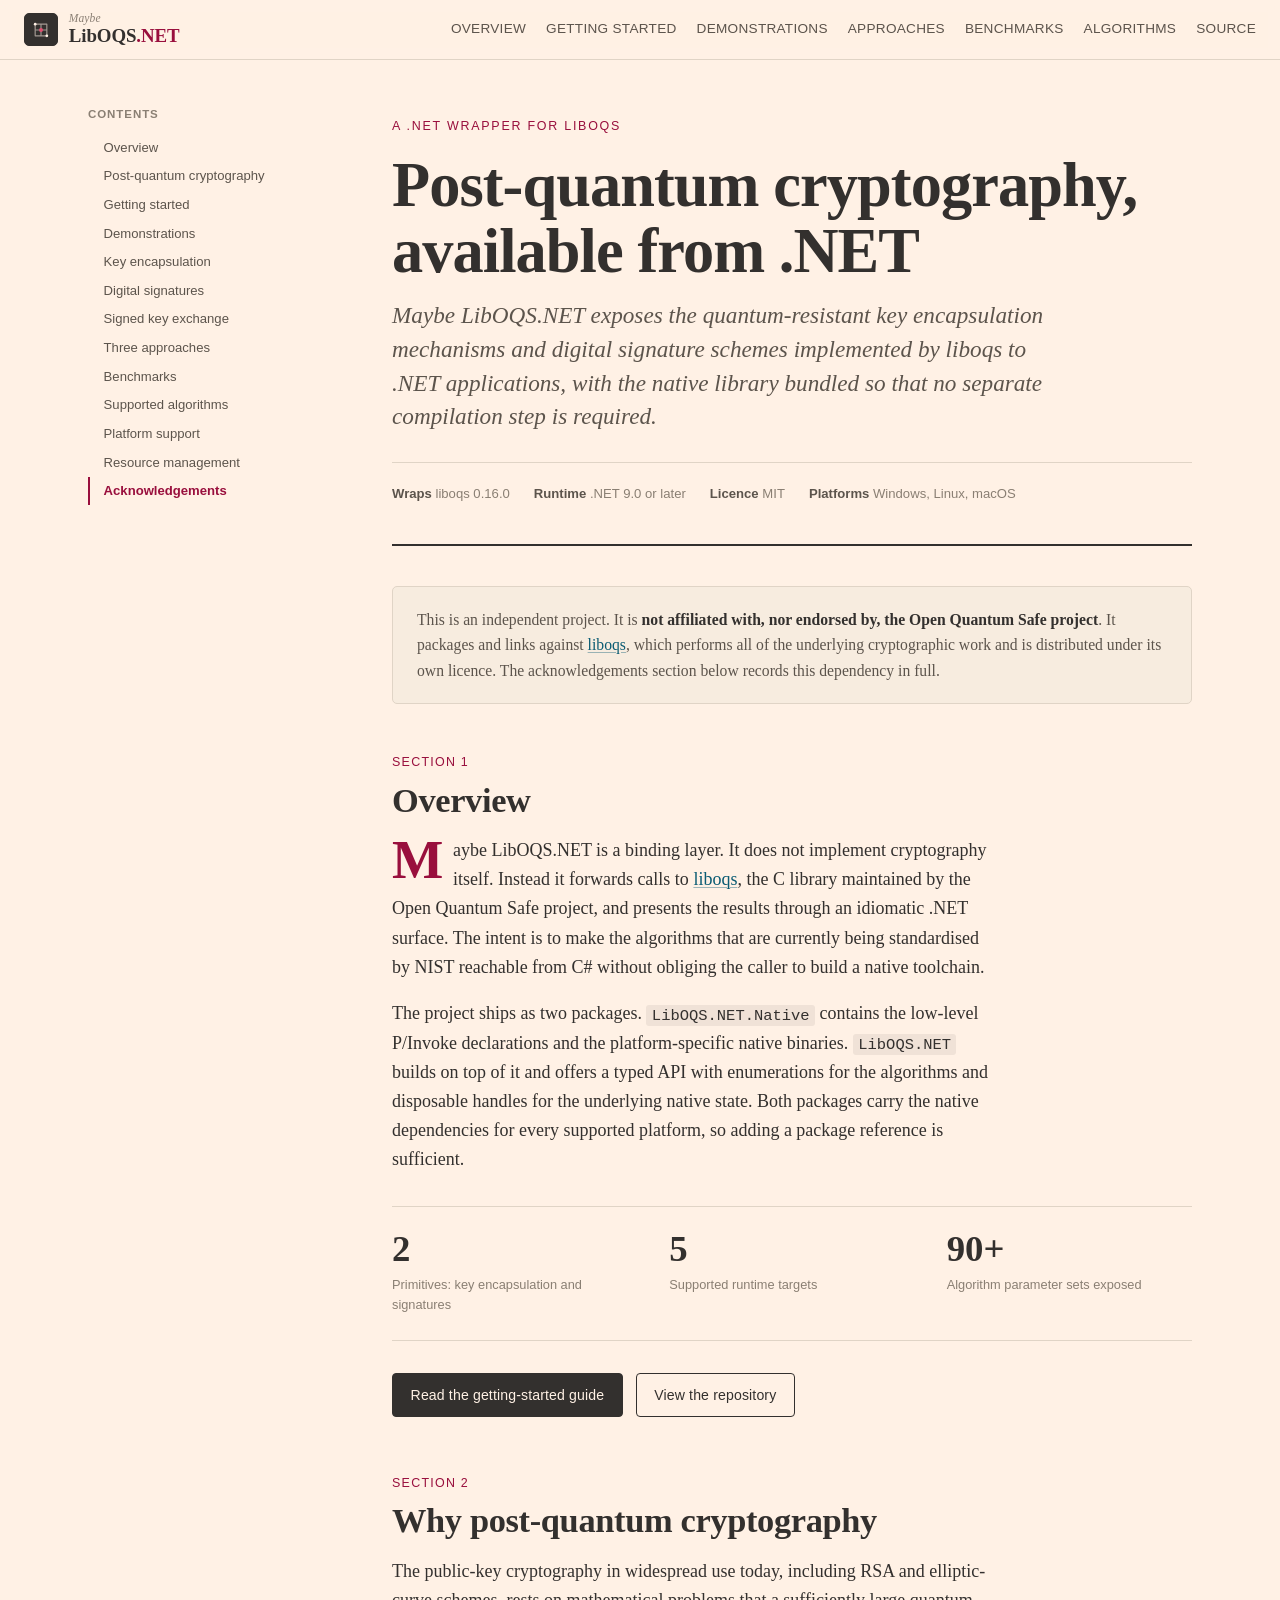
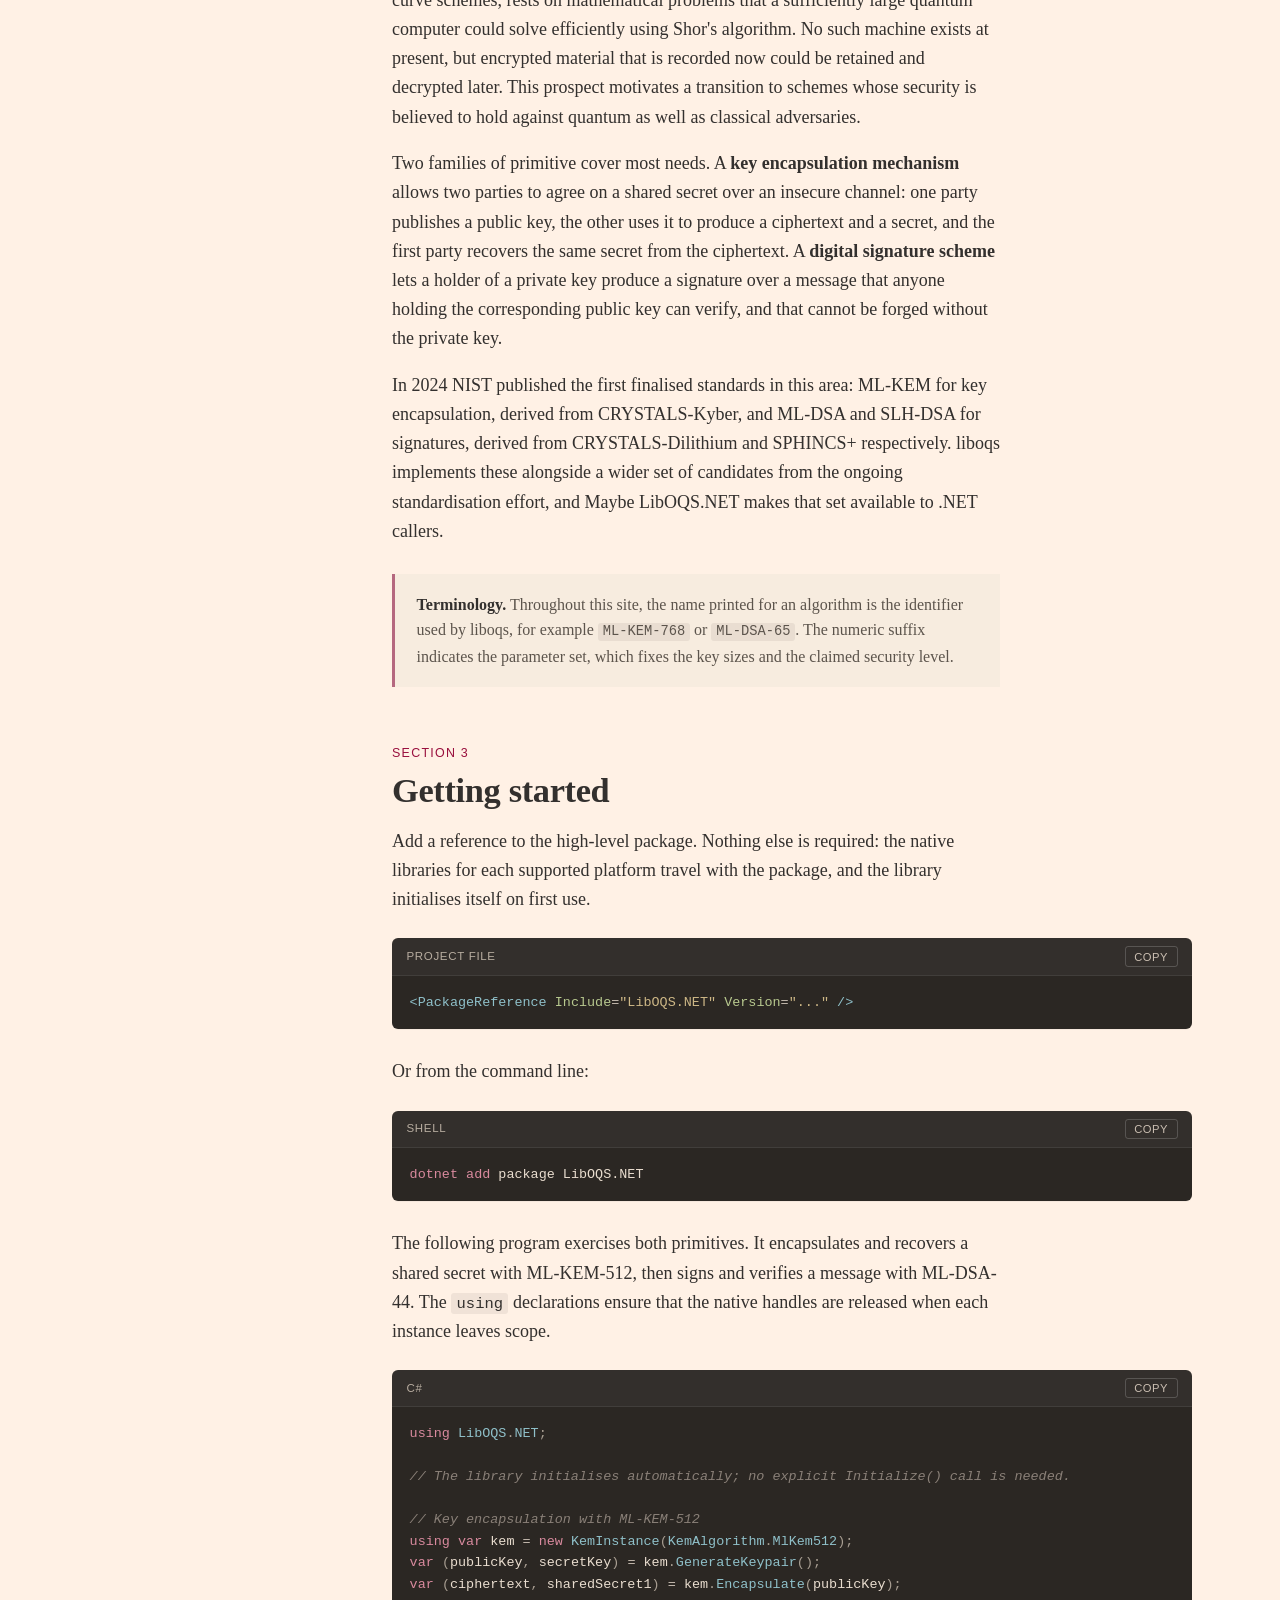
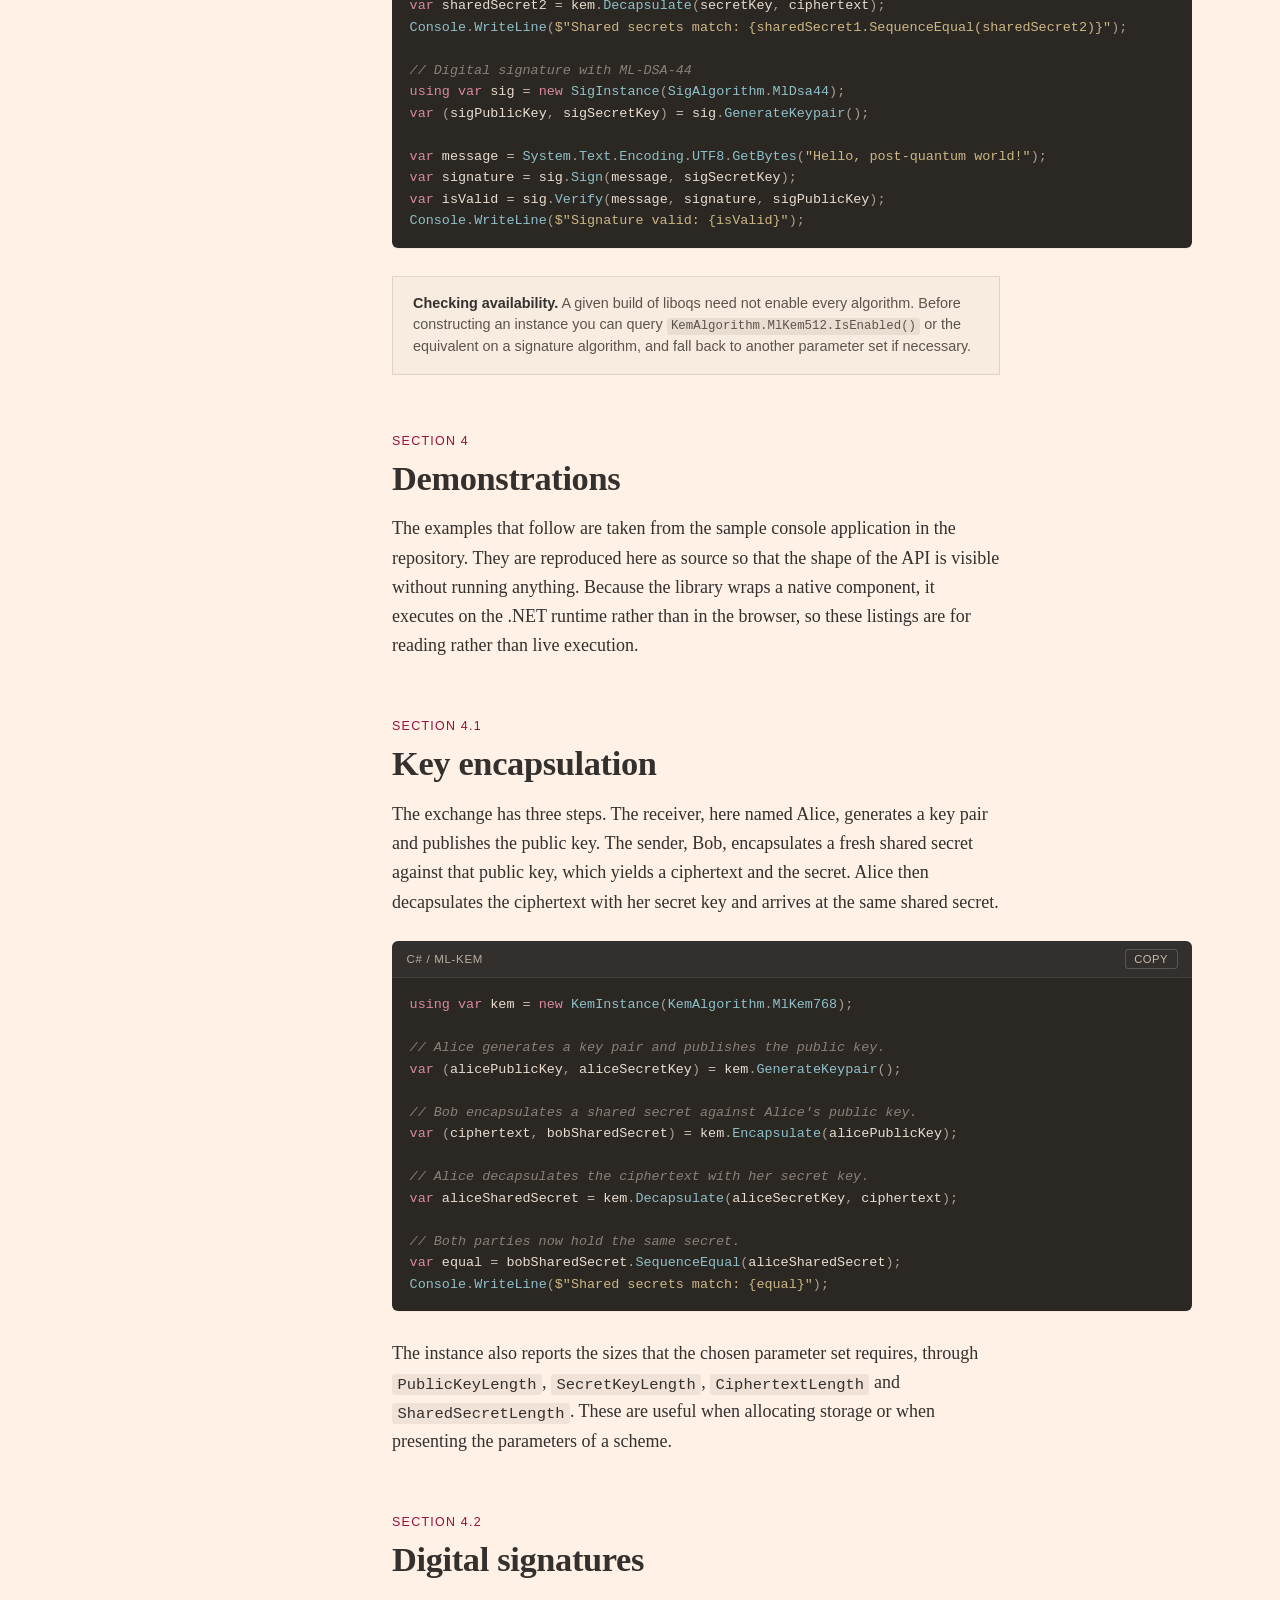
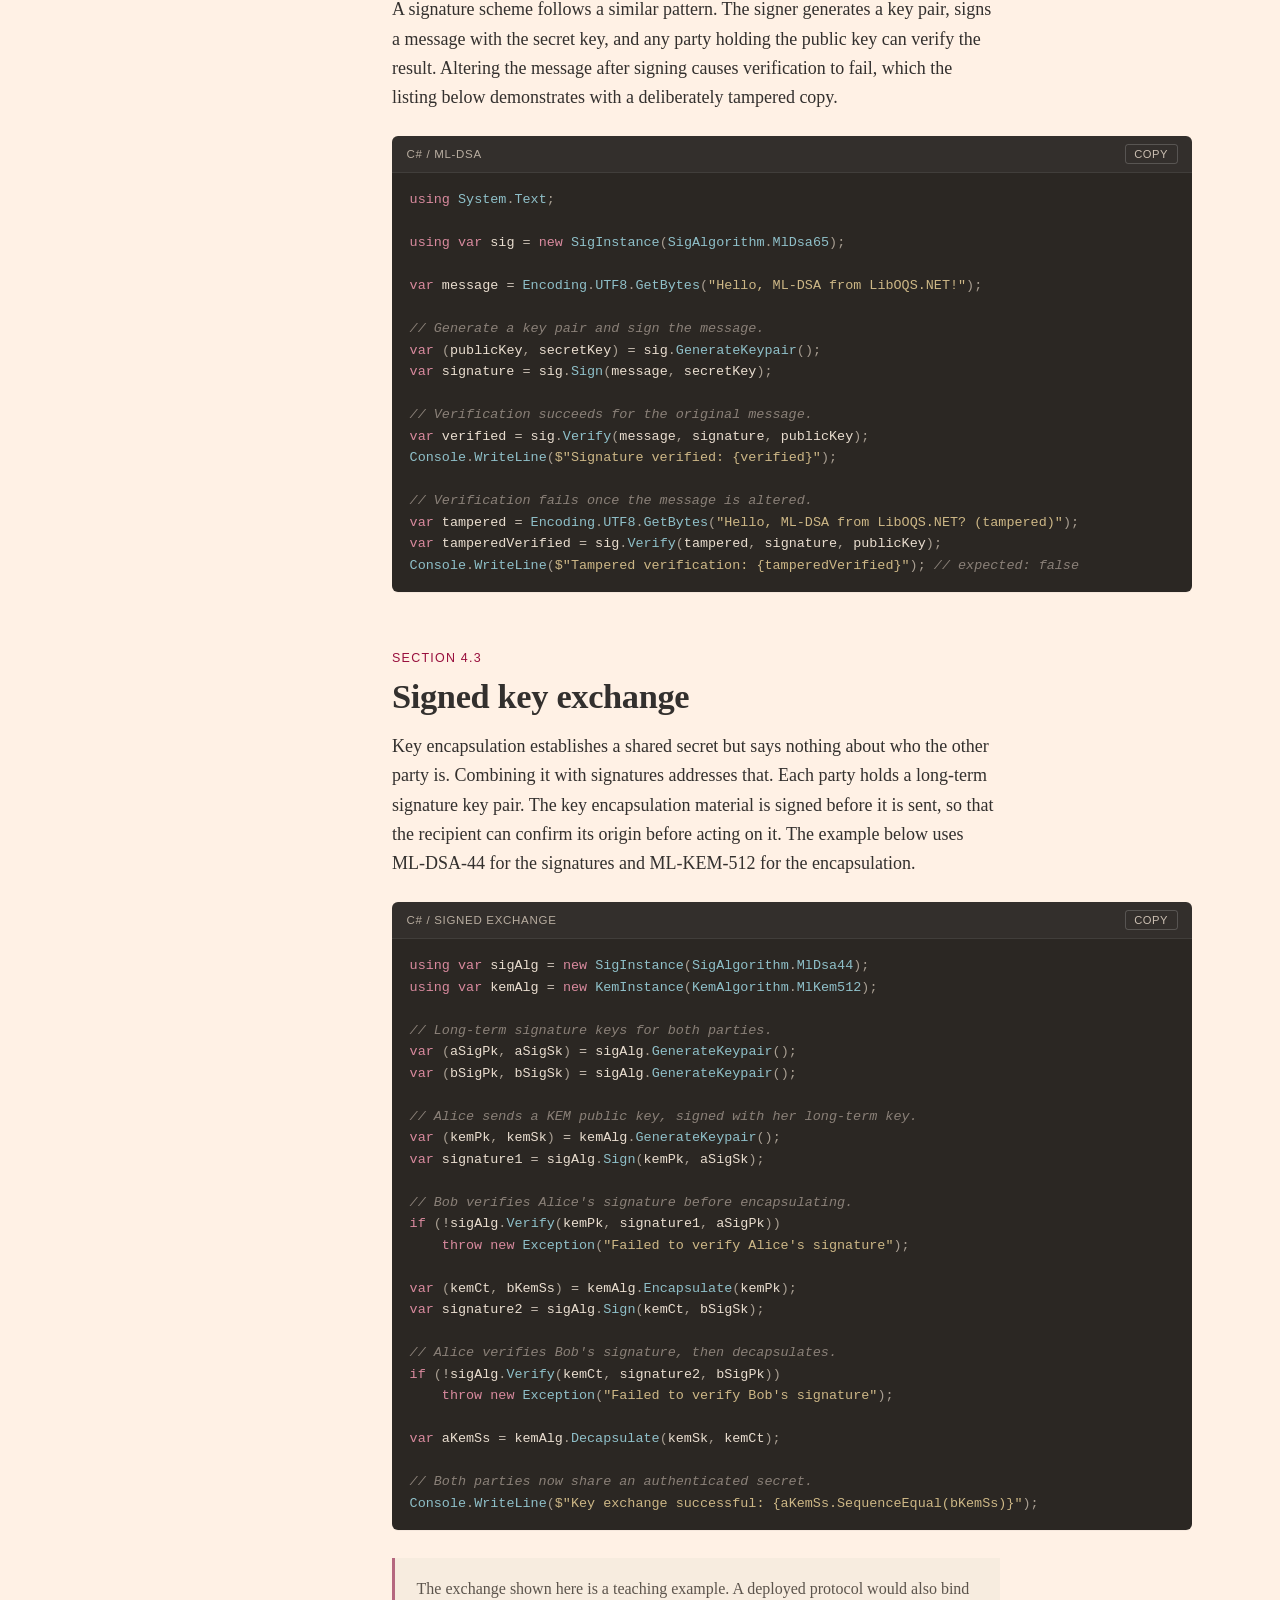
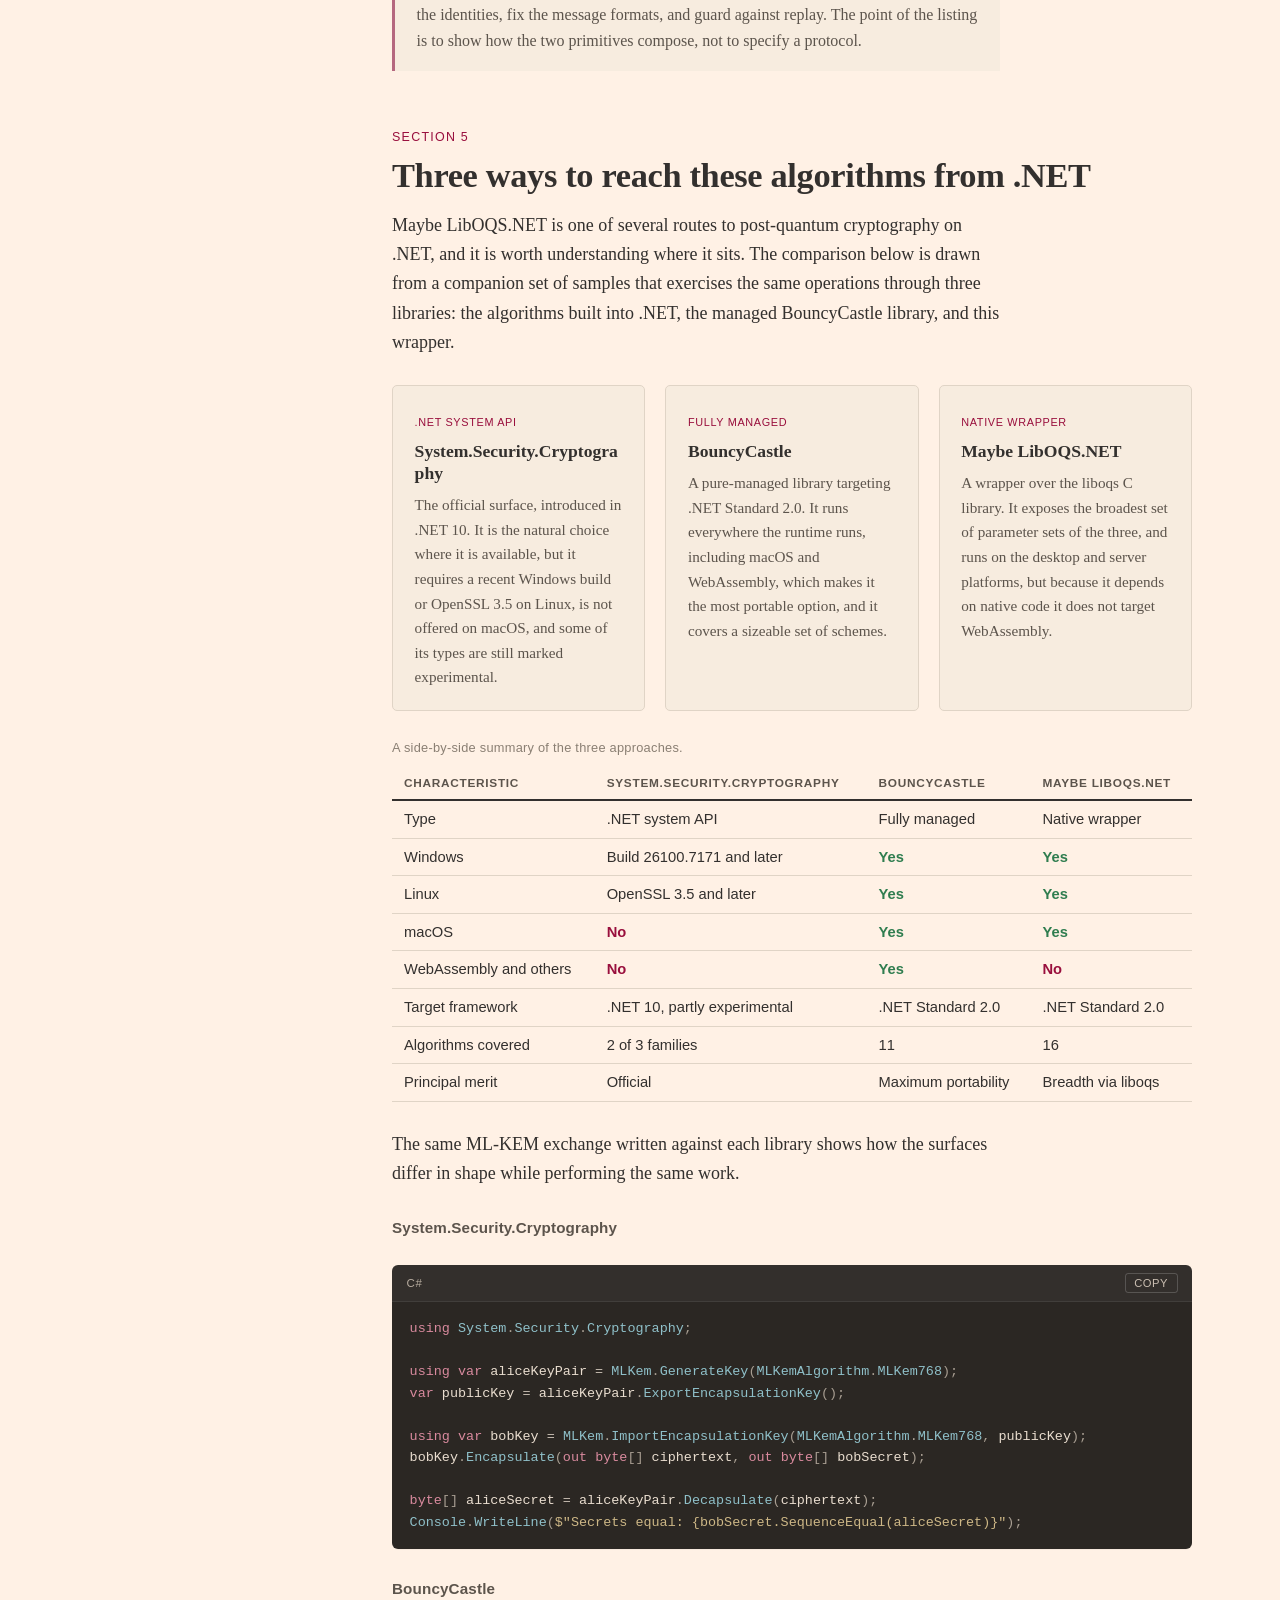
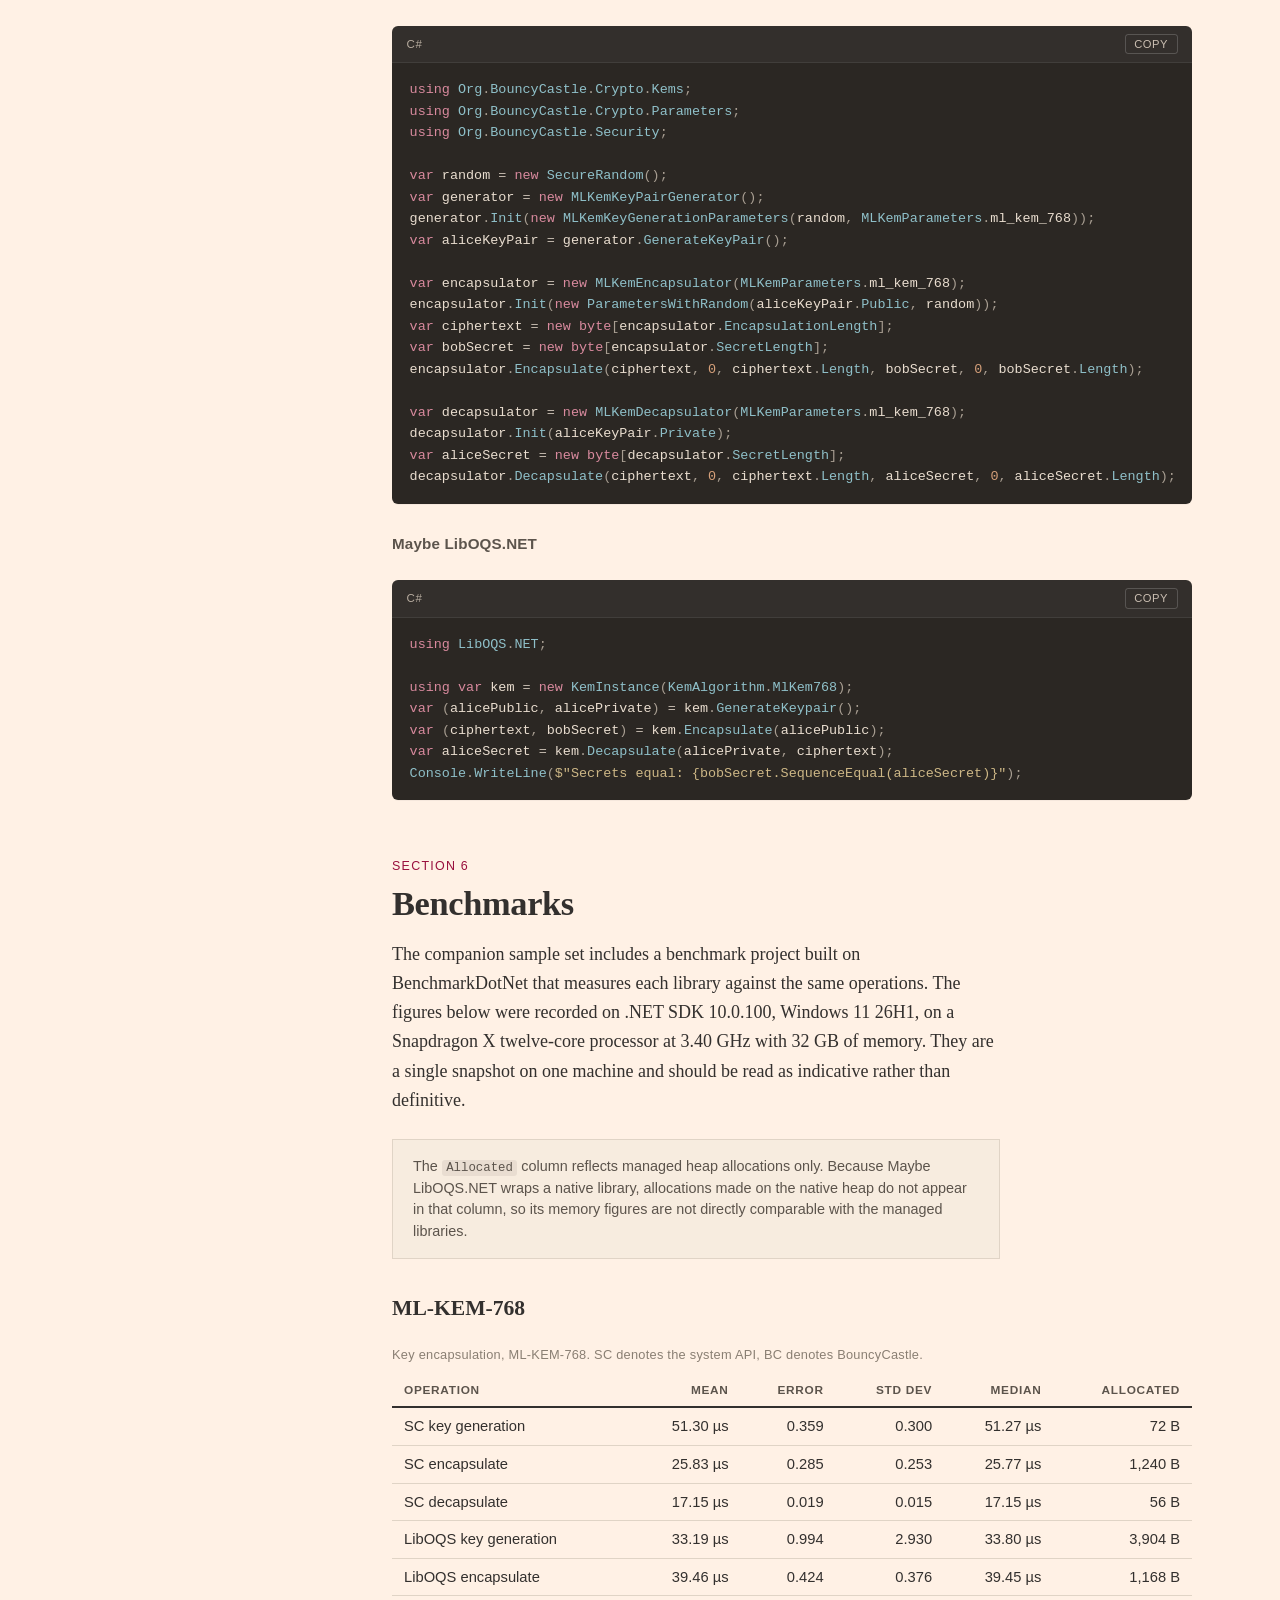
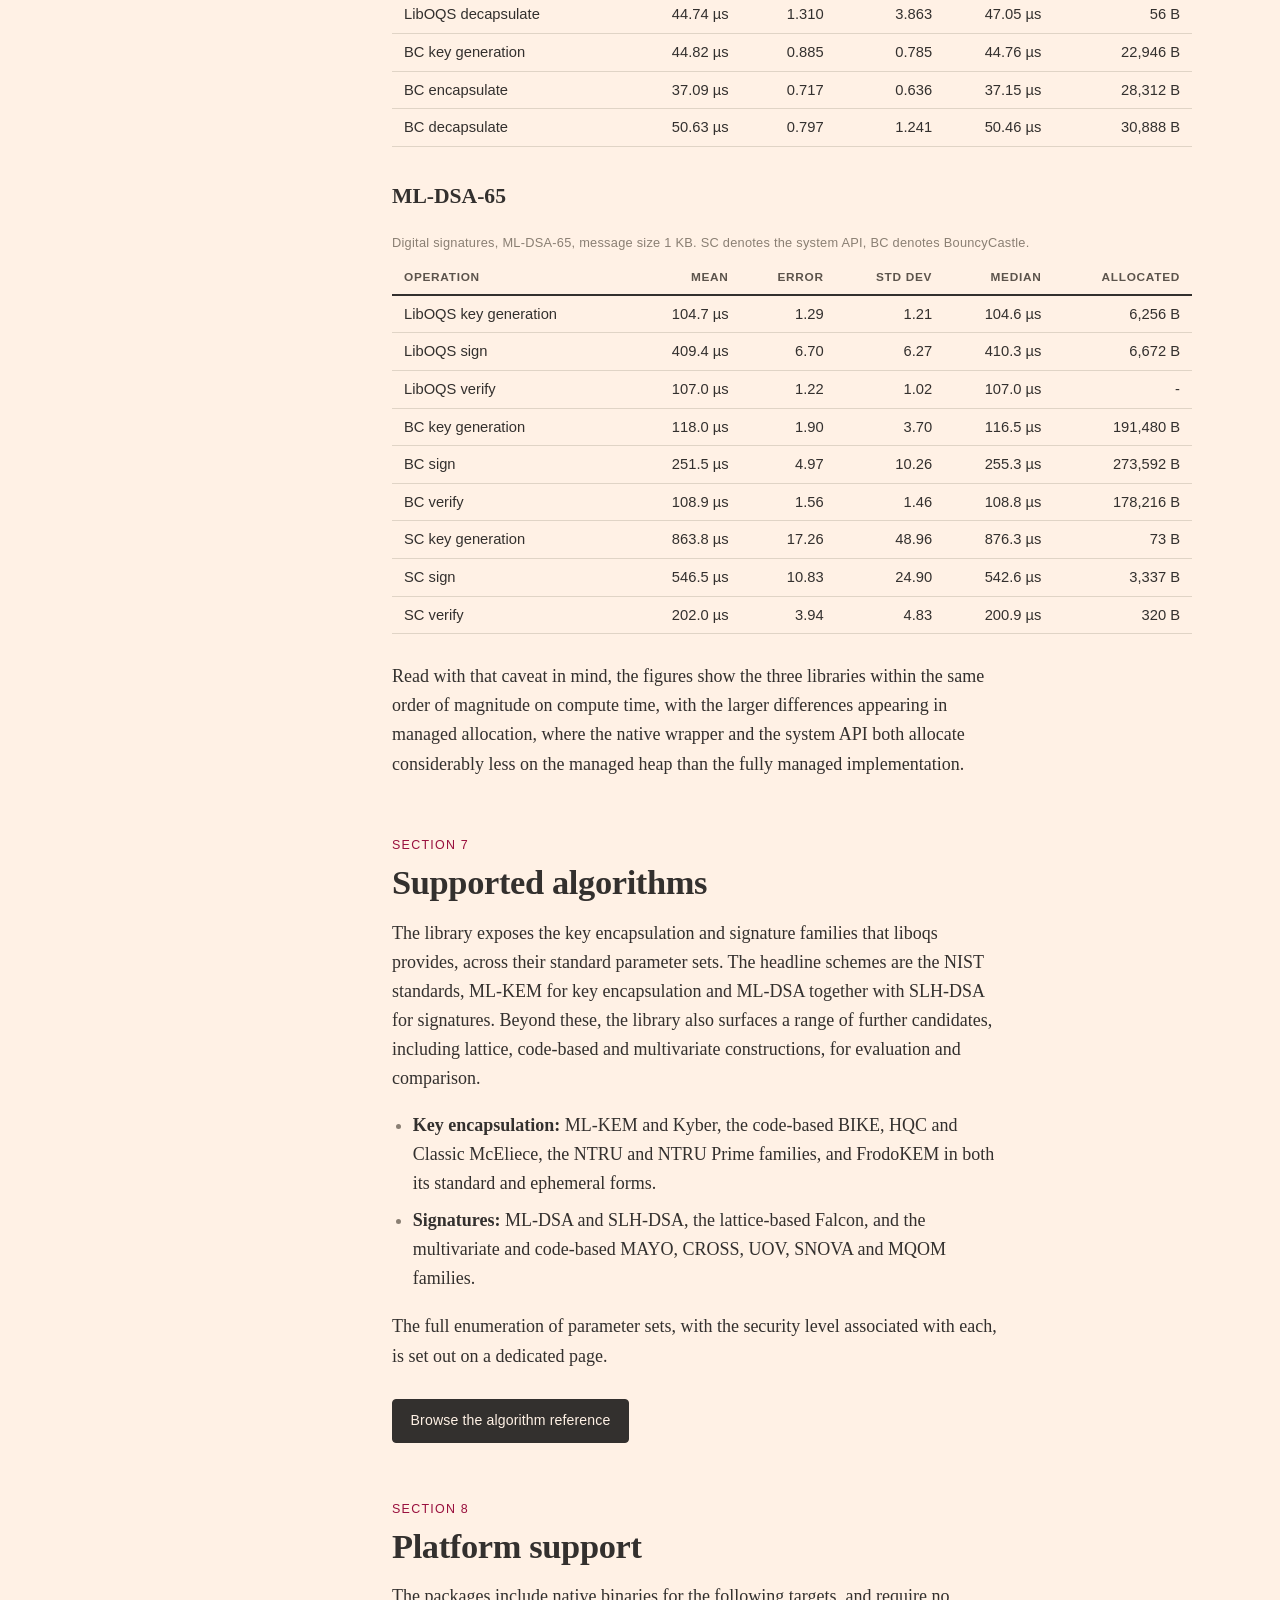
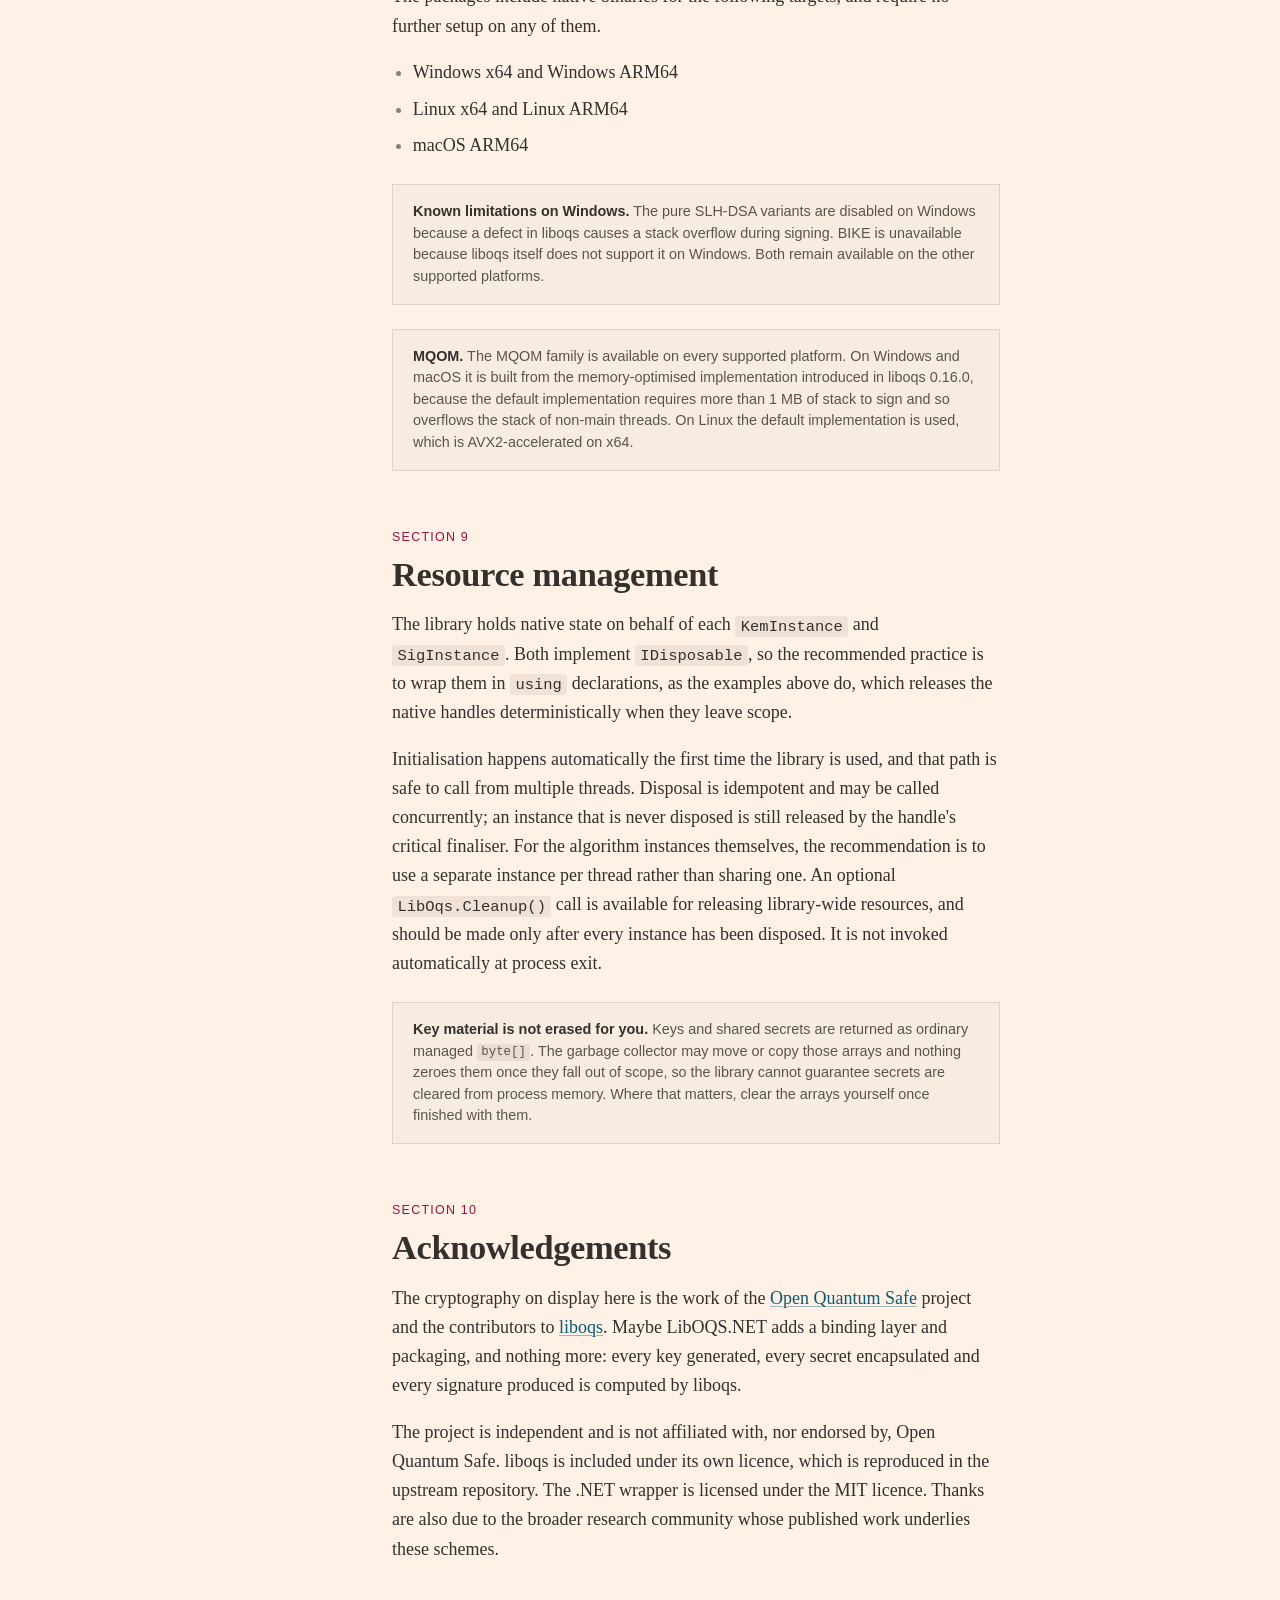
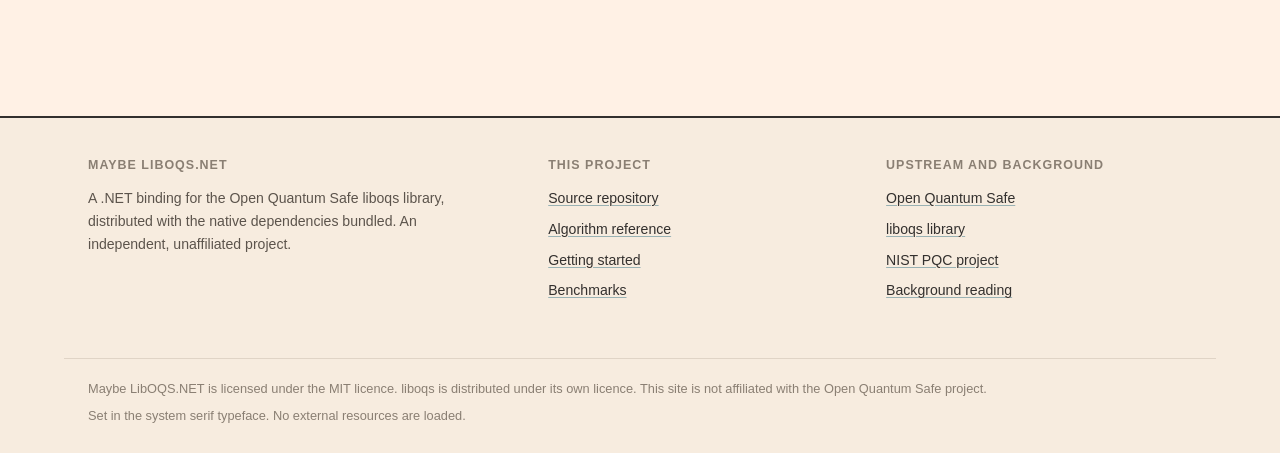
==== website/index.html @ e43b8e1c "Fix native interop lifetime and validation bugs 1. Move KemInstance/SigInstance onto SafeHandle: uns" ====
<!DOCTYPE html>
<html lang="en">
<head>
  <meta charset="utf-8">
  <meta name="viewport" content="width=device-width, initial-scale=1">
  <title>Maybe LibOQS.NET: post-quantum cryptography for .NET</title>
  <meta name="description" content="Maybe LibOQS.NET provides .NET bindings for liboqs, the Open Quantum Safe C library of quantum-resistant key encapsulation mechanisms and digital signatures. An unaffiliated wrapper that bundles liboqs.">
  <link rel="icon" href="favicon.svg" type="image/svg+xml">
  <link rel="stylesheet" href="assets/styles.css">
</head>
<body>

  <header class="site-header">
    <a class="site-header__brand" href="index.html" aria-label="Maybe LibOQS.NET, home">
      <span class="brand-mark" aria-hidden="true">
        <svg viewBox="0 0 24 24" fill="none" xmlns="http://www.w3.org/2000/svg">
          <g stroke="#fff1e5" stroke-width="1.4" stroke-linecap="round">
            <path d="M5 5h14M5 12h14M5 19h14M5 5v14M12 5v14M19 5v14" opacity="0.55"/>
          </g>
          <circle cx="5" cy="5" r="1.6" fill="#fff1e5"/>
          <circle cx="19" cy="19" r="1.6" fill="#fff1e5"/>
          <circle cx="12" cy="12" r="2.4" fill="#e0506f"/>
        </svg>
      </span>
      <span class="brand-word">
        <span class="brand-word__kicker">Maybe</span>
        <span class="brand-word__name">LibOQS<span class="brand-word__dot">.NET</span></span>
      </span>
    </a>
    <button class="nav-toggle" aria-expanded="false" aria-controls="primary-nav">Menu</button>
    <nav class="site-nav" id="primary-nav" aria-label="Primary">
      <a href="#overview">Overview</a>
      <a href="#getting-started">Getting started</a>
      <a href="#demonstrations">Demonstrations</a>
      <a href="#approaches">Approaches</a>
      <a href="#benchmarks">Benchmarks</a>
      <a href="algorithms.html">Algorithms</a>
      <a href="https://github.com/filipw/maybe-liboqs-dotnet">Source</a>
    </nav>
  </header>

  <div class="shell">

    <aside class="toc" aria-label="Table of contents">
      <h2>Contents</h2>
      <nav>
        <ol>
          <li><a href="#overview">Overview</a></li>
          <li><a href="#background">Post-quantum cryptography</a></li>
          <li><a href="#getting-started">Getting started</a></li>
          <li><a href="#demonstrations">Demonstrations</a></li>
          <li><a href="#kem">Key encapsulation</a></li>
          <li><a href="#signatures">Digital signatures</a></li>
          <li><a href="#key-exchange">Signed key exchange</a></li>
          <li><a href="#approaches">Three approaches</a></li>
          <li><a href="#benchmarks">Benchmarks</a></li>
          <li><a href="#algorithms">Supported algorithms</a></li>
          <li><a href="#platforms">Platform support</a></li>
          <li><a href="#memory">Resource management</a></li>
          <li><a href="#acknowledgements">Acknowledgements</a></li>
        </ol>
      </nav>
    </aside>

    <main>

      <div class="masthead">
        <p class="masthead__kicker">A .NET wrapper for liboqs</p>
        <h1>Post-quantum cryptography, available from .NET</h1>
        <p class="masthead__standfirst">
          Maybe LibOQS.NET exposes the quantum-resistant key encapsulation mechanisms and
          digital signature schemes implemented by liboqs to .NET applications, with the
          native library bundled so that no separate compilation step is required.
        </p>
        <div class="masthead__meta">
          <span><strong>Wraps</strong> liboqs 0.16.0</span>
          <span><strong>Runtime</strong> .NET 9.0 or later</span>
          <span><strong>Licence</strong> MIT</span>
          <span><strong>Platforms</strong> Windows, Linux, macOS</span>
        </div>
      </div>

      <div class="credit">
        <p>
          This is an independent project. It is <strong>not affiliated with, nor endorsed by,
          the Open Quantum Safe project</strong>. It packages and links against
          <a href="https://github.com/open-quantum-safe/liboqs">liboqs</a>, which performs all of
          the underlying cryptographic work and is distributed under its own licence. The
          acknowledgements section below records this dependency in full.
        </p>
      </div>

      <section id="overview" class="has-dropcap">
        <span class="section-number">Section 1</span>
        <h2>Overview</h2>
        <p>
          Maybe LibOQS.NET is a binding layer. It does not implement cryptography itself.
          Instead it forwards calls to <a href="https://openquantumsafe.org/">liboqs</a>, the C
          library maintained by the Open Quantum Safe project, and presents the results through
          an idiomatic .NET surface. The intent is to make the algorithms that are currently
          being standardised by NIST reachable from C# without obliging the caller to build a
          native toolchain.
        </p>
        <p>
          The project ships as two packages. <code>LibOQS.NET.Native</code> contains the
          low-level P/Invoke declarations and the platform-specific native binaries.
          <code>LibOQS.NET</code> builds on top of it and offers a typed API with enumerations
          for the algorithms and disposable handles for the underlying native state. Both
          packages carry the native dependencies for every supported platform, so adding a
          package reference is sufficient.
        </p>

        <div class="stats">
          <div class="stat">
            <div class="stat__figure">2</div>
            <div class="stat__label">Primitives: key encapsulation and signatures</div>
          </div>
          <div class="stat">
            <div class="stat__figure">5</div>
            <div class="stat__label">Supported runtime targets</div>
          </div>
          <div class="stat">
            <div class="stat__figure">90+</div>
            <div class="stat__label">Algorithm parameter sets exposed</div>
          </div>
        </div>

        <div class="btn-row">
          <a class="btn btn--primary" href="#getting-started">Read the getting-started guide</a>
          <a class="btn btn--ghost" href="https://github.com/filipw/maybe-liboqs-dotnet">View the repository</a>
        </div>
      </section>

      <section id="background">
        <span class="section-number">Section 2</span>
        <h2>Why post-quantum cryptography</h2>
        <p>
          The public-key cryptography in widespread use today, including RSA and elliptic-curve
          schemes, rests on mathematical problems that a sufficiently large quantum computer
          could solve efficiently using Shor's algorithm. No such machine exists at present, but
          encrypted material that is recorded now could be retained and decrypted later. This
          prospect motivates a transition to schemes whose security is believed to hold against
          quantum as well as classical adversaries.
        </p>
        <p>
          Two families of primitive cover most needs. A <strong>key encapsulation mechanism</strong>
          allows two parties to agree on a shared secret over an insecure channel: one party
          publishes a public key, the other uses it to produce a ciphertext and a secret, and the
          first party recovers the same secret from the ciphertext. A <strong>digital signature
          scheme</strong> lets a holder of a private key produce a signature over a message that
          anyone holding the corresponding public key can verify, and that cannot be forged
          without the private key.
        </p>
        <p>
          In 2024 NIST published the first finalised standards in this area: ML-KEM for key
          encapsulation, derived from CRYSTALS-Kyber, and ML-DSA and SLH-DSA for signatures,
          derived from CRYSTALS-Dilithium and SPHINCS+ respectively. liboqs implements these
          alongside a wider set of candidates from the ongoing standardisation effort, and Maybe
          LibOQS.NET makes that set available to .NET callers.
        </p>
        <div class="aside">
          <p>
            <strong>Terminology.</strong> Throughout this site, the name printed for an algorithm
            is the identifier used by liboqs, for example <code>ML-KEM-768</code> or
            <code>ML-DSA-65</code>. The numeric suffix indicates the parameter set, which fixes
            the key sizes and the claimed security level.
          </p>
        </div>
      </section>

      <section id="getting-started">
        <span class="section-number">Section 3</span>
        <h2>Getting started</h2>
        <p>
          Add a reference to the high-level package. Nothing else is required: the native
          libraries for each supported platform travel with the package, and the library
          initialises itself on first use.
        </p>

        <div class="codeblock">
          <div class="codeblock__bar"><span>Project file</span><button class="codeblock__copy" data-label="Copy">Copy</button></div>
          <pre><code class="language-xml">&lt;PackageReference Include="LibOQS.NET" Version="..." /&gt;</code></pre>
        </div>

        <p>Or from the command line:</p>

        <div class="codeblock">
          <div class="codeblock__bar"><span>Shell</span><button class="codeblock__copy" data-label="Copy">Copy</button></div>
          <pre><code class="language-bash">dotnet add package LibOQS.NET</code></pre>
        </div>

        <p>
          The following program exercises both primitives. It encapsulates and recovers a shared
          secret with ML-KEM-512, then signs and verifies a message with ML-DSA-44. The
          <code>using</code> declarations ensure that the native handles are released when each
          instance leaves scope.
        </p>

        <div class="codeblock">
          <div class="codeblock__bar"><span>C#</span><button class="codeblock__copy" data-label="Copy">Copy</button></div>
          <pre><code class="language-csharp">using LibOQS.NET;

// The library initialises automatically; no explicit Initialize() call is needed.

// Key encapsulation with ML-KEM-512
using var kem = new KemInstance(KemAlgorithm.MlKem512);
var (publicKey, secretKey) = kem.GenerateKeypair();
var (ciphertext, sharedSecret1) = kem.Encapsulate(publicKey);
var sharedSecret2 = kem.Decapsulate(secretKey, ciphertext);
Console.WriteLine($"Shared secrets match: {sharedSecret1.SequenceEqual(sharedSecret2)}");

// Digital signature with ML-DSA-44
using var sig = new SigInstance(SigAlgorithm.MlDsa44);
var (sigPublicKey, sigSecretKey) = sig.GenerateKeypair();

var message = System.Text.Encoding.UTF8.GetBytes("Hello, post-quantum world!");
var signature = sig.Sign(message, sigSecretKey);
var isValid = sig.Verify(message, signature, sigPublicKey);
Console.WriteLine($"Signature valid: {isValid}");</code></pre>
        </div>

        <div class="note">
          <strong>Checking availability.</strong> A given build of liboqs need not enable every
          algorithm. Before constructing an instance you can query
          <code>KemAlgorithm.MlKem512.IsEnabled()</code> or the equivalent on a signature
          algorithm, and fall back to another parameter set if necessary.
        </div>
      </section>

      <section id="demonstrations">
        <span class="section-number">Section 4</span>
        <h2>Demonstrations</h2>
        <p>
          The examples that follow are taken from the sample console application in the
          repository. They are reproduced here as source so that the shape of the API is visible
          without running anything. Because the library wraps a native component, it executes on
          the .NET runtime rather than in the browser, so these listings are for reading rather
          than live execution.
        </p>
      </section>

      <section id="kem">
        <span class="section-number">Section 4.1</span>
        <h2>Key encapsulation</h2>
        <p>
          The exchange has three steps. The receiver, here named Alice, generates a key pair and
          publishes the public key. The sender, Bob, encapsulates a fresh shared secret against
          that public key, which yields a ciphertext and the secret. Alice then decapsulates the
          ciphertext with her secret key and arrives at the same shared secret.
        </p>
        <div class="codeblock">
          <div class="codeblock__bar"><span>C# / ML-KEM</span><button class="codeblock__copy" data-label="Copy">Copy</button></div>
          <pre><code class="language-csharp">using var kem = new KemInstance(KemAlgorithm.MlKem768);

// Alice generates a key pair and publishes the public key.
var (alicePublicKey, aliceSecretKey) = kem.GenerateKeypair();

// Bob encapsulates a shared secret against Alice's public key.
var (ciphertext, bobSharedSecret) = kem.Encapsulate(alicePublicKey);

// Alice decapsulates the ciphertext with her secret key.
var aliceSharedSecret = kem.Decapsulate(aliceSecretKey, ciphertext);

// Both parties now hold the same secret.
var equal = bobSharedSecret.SequenceEqual(aliceSharedSecret);
Console.WriteLine($"Shared secrets match: {equal}");</code></pre>
        </div>
        <p>
          The instance also reports the sizes that the chosen parameter set requires, through
          <code>PublicKeyLength</code>, <code>SecretKeyLength</code>, <code>CiphertextLength</code>
          and <code>SharedSecretLength</code>. These are useful when allocating storage or when
          presenting the parameters of a scheme.
        </p>
      </section>

      <section id="signatures">
        <span class="section-number">Section 4.2</span>
        <h2>Digital signatures</h2>
        <p>
          A signature scheme follows a similar pattern. The signer generates a key pair, signs a
          message with the secret key, and any party holding the public key can verify the
          result. Altering the message after signing causes verification to fail, which the
          listing below demonstrates with a deliberately tampered copy.
        </p>
        <div class="codeblock">
          <div class="codeblock__bar"><span>C# / ML-DSA</span><button class="codeblock__copy" data-label="Copy">Copy</button></div>
          <pre><code class="language-csharp">using System.Text;

using var sig = new SigInstance(SigAlgorithm.MlDsa65);

var message = Encoding.UTF8.GetBytes("Hello, ML-DSA from LibOQS.NET!");

// Generate a key pair and sign the message.
var (publicKey, secretKey) = sig.GenerateKeypair();
var signature = sig.Sign(message, secretKey);

// Verification succeeds for the original message.
var verified = sig.Verify(message, signature, publicKey);
Console.WriteLine($"Signature verified: {verified}");

// Verification fails once the message is altered.
var tampered = Encoding.UTF8.GetBytes("Hello, ML-DSA from LibOQS.NET? (tampered)");
var tamperedVerified = sig.Verify(tampered, signature, publicKey);
Console.WriteLine($"Tampered verification: {tamperedVerified}"); // expected: false</code></pre>
        </div>
      </section>

      <section id="key-exchange">
        <span class="section-number">Section 4.3</span>
        <h2>Signed key exchange</h2>
        <p>
          Key encapsulation establishes a shared secret but says nothing about who the other
          party is. Combining it with signatures addresses that. Each party holds a long-term
          signature key pair. The key encapsulation material is signed before it is sent, so that
          the recipient can confirm its origin before acting on it. The example below uses
          ML-DSA-44 for the signatures and ML-KEM-512 for the encapsulation.
        </p>
        <div class="codeblock">
          <div class="codeblock__bar"><span>C# / Signed exchange</span><button class="codeblock__copy" data-label="Copy">Copy</button></div>
          <pre><code class="language-csharp">using var sigAlg = new SigInstance(SigAlgorithm.MlDsa44);
using var kemAlg = new KemInstance(KemAlgorithm.MlKem512);

// Long-term signature keys for both parties.
var (aSigPk, aSigSk) = sigAlg.GenerateKeypair();
var (bSigPk, bSigSk) = sigAlg.GenerateKeypair();

// Alice sends a KEM public key, signed with her long-term key.
var (kemPk, kemSk) = kemAlg.GenerateKeypair();
var signature1 = sigAlg.Sign(kemPk, aSigSk);

// Bob verifies Alice's signature before encapsulating.
if (!sigAlg.Verify(kemPk, signature1, aSigPk))
    throw new Exception("Failed to verify Alice's signature");

var (kemCt, bKemSs) = kemAlg.Encapsulate(kemPk);
var signature2 = sigAlg.Sign(kemCt, bSigSk);

// Alice verifies Bob's signature, then decapsulates.
if (!sigAlg.Verify(kemCt, signature2, bSigPk))
    throw new Exception("Failed to verify Bob's signature");

var aKemSs = kemAlg.Decapsulate(kemSk, kemCt);

// Both parties now share an authenticated secret.
Console.WriteLine($"Key exchange successful: {aKemSs.SequenceEqual(bKemSs)}");</code></pre>
        </div>
        <div class="aside">
          <p>
            The exchange shown here is a teaching example. A deployed protocol would also bind the
            identities, fix the message formats, and guard against replay. The point of the
            listing is to show how the two primitives compose, not to specify a protocol.
          </p>
        </div>
      </section>

      <section id="approaches">
        <span class="section-number">Section 5</span>
        <h2>Three ways to reach these algorithms from .NET</h2>
        <p>
          Maybe LibOQS.NET is one of several routes to post-quantum cryptography on .NET, and it
          is worth understanding where it sits. The comparison below is drawn from a companion
          set of samples that exercises the same operations through three libraries: the
          algorithms built into .NET, the managed BouncyCastle library, and this wrapper.
        </p>

        <div class="cards">
          <div class="card">
            <span class="card__tag">.NET System API</span>
            <h3>System.Security.Cryptography</h3>
            <p>
              The official surface, introduced in .NET 10. It is the natural choice where it is
              available, but it requires a recent Windows build or OpenSSL 3.5 on Linux, is not
              offered on macOS, and some of its types are still marked experimental.
            </p>
          </div>
          <div class="card">
            <span class="card__tag">Fully managed</span>
            <h3>BouncyCastle</h3>
            <p>
              A pure-managed library targeting .NET Standard 2.0. It runs everywhere the runtime
              runs, including macOS and WebAssembly, which makes it the most portable option, and
              it covers a sizeable set of schemes.
            </p>
          </div>
          <div class="card">
            <span class="card__tag">Native wrapper</span>
            <h3>Maybe LibOQS.NET</h3>
            <p>
              A wrapper over the liboqs C library. It exposes the broadest set of parameter sets
              of the three, and runs on the desktop and server platforms, but because it depends
              on native code it does not target WebAssembly.
            </p>
          </div>
        </div>

        <div class="table-wrap">
          <table>
            <caption>A side-by-side summary of the three approaches.</caption>
            <thead>
              <tr>
                <th scope="col">Characteristic</th>
                <th scope="col">System.Security.Cryptography</th>
                <th scope="col">BouncyCastle</th>
                <th scope="col">Maybe LibOQS.NET</th>
              </tr>
            </thead>
            <tbody>
              <tr><th scope="row">Type</th><td>.NET system API</td><td>Fully managed</td><td>Native wrapper</td></tr>
              <tr><th scope="row">Windows</th><td>Build 26100.7171 and later</td><td class="yes">Yes</td><td class="yes">Yes</td></tr>
              <tr><th scope="row">Linux</th><td>OpenSSL 3.5 and later</td><td class="yes">Yes</td><td class="yes">Yes</td></tr>
              <tr><th scope="row">macOS</th><td class="no">No</td><td class="yes">Yes</td><td class="yes">Yes</td></tr>
              <tr><th scope="row">WebAssembly and others</th><td class="no">No</td><td class="yes">Yes</td><td class="no">No</td></tr>
              <tr><th scope="row">Target framework</th><td>.NET 10, partly experimental</td><td>.NET Standard 2.0</td><td>.NET Standard 2.0</td></tr>
              <tr><th scope="row">Algorithms covered</th><td>2 of 3 families</td><td>11</td><td>16</td></tr>
              <tr><th scope="row">Principal merit</th><td>Official</td><td>Maximum portability</td><td>Breadth via liboqs</td></tr>
            </tbody>
          </table>
        </div>

        <p>
          The same ML-KEM exchange written against each library shows how the surfaces differ in
          shape while performing the same work.
        </p>

        <h4>System.Security.Cryptography</h4>
        <div class="codeblock">
          <div class="codeblock__bar"><span>C#</span><button class="codeblock__copy" data-label="Copy">Copy</button></div>
          <pre><code class="language-csharp">using System.Security.Cryptography;

using var aliceKeyPair = MLKem.GenerateKey(MLKemAlgorithm.MLKem768);
var publicKey = aliceKeyPair.ExportEncapsulationKey();

using var bobKey = MLKem.ImportEncapsulationKey(MLKemAlgorithm.MLKem768, publicKey);
bobKey.Encapsulate(out byte[] ciphertext, out byte[] bobSecret);

byte[] aliceSecret = aliceKeyPair.Decapsulate(ciphertext);
Console.WriteLine($"Secrets equal: {bobSecret.SequenceEqual(aliceSecret)}");</code></pre>
        </div>

        <h4>BouncyCastle</h4>
        <div class="codeblock">
          <div class="codeblock__bar"><span>C#</span><button class="codeblock__copy" data-label="Copy">Copy</button></div>
          <pre><code class="language-csharp">using Org.BouncyCastle.Crypto.Kems;
using Org.BouncyCastle.Crypto.Parameters;
using Org.BouncyCastle.Security;

var random = new SecureRandom();
var generator = new MLKemKeyPairGenerator();
generator.Init(new MLKemKeyGenerationParameters(random, MLKemParameters.ml_kem_768));
var aliceKeyPair = generator.GenerateKeyPair();

var encapsulator = new MLKemEncapsulator(MLKemParameters.ml_kem_768);
encapsulator.Init(new ParametersWithRandom(aliceKeyPair.Public, random));
var ciphertext = new byte[encapsulator.EncapsulationLength];
var bobSecret = new byte[encapsulator.SecretLength];
encapsulator.Encapsulate(ciphertext, 0, ciphertext.Length, bobSecret, 0, bobSecret.Length);

var decapsulator = new MLKemDecapsulator(MLKemParameters.ml_kem_768);
decapsulator.Init(aliceKeyPair.Private);
var aliceSecret = new byte[decapsulator.SecretLength];
decapsulator.Decapsulate(ciphertext, 0, ciphertext.Length, aliceSecret, 0, aliceSecret.Length);</code></pre>
        </div>

        <h4>Maybe LibOQS.NET</h4>
        <div class="codeblock">
          <div class="codeblock__bar"><span>C#</span><button class="codeblock__copy" data-label="Copy">Copy</button></div>
          <pre><code class="language-csharp">using LibOQS.NET;

using var kem = new KemInstance(KemAlgorithm.MlKem768);
var (alicePublic, alicePrivate) = kem.GenerateKeypair();
var (ciphertext, bobSecret) = kem.Encapsulate(alicePublic);
var aliceSecret = kem.Decapsulate(alicePrivate, ciphertext);
Console.WriteLine($"Secrets equal: {bobSecret.SequenceEqual(aliceSecret)}");</code></pre>
        </div>
      </section>

      <section id="benchmarks">
        <span class="section-number">Section 6</span>
        <h2>Benchmarks</h2>
        <p>
          The companion sample set includes a benchmark project built on BenchmarkDotNet that
          measures each library against the same operations. The figures below were recorded on
          .NET SDK 10.0.100, Windows 11 26H1, on a Snapdragon X twelve-core processor at 3.40 GHz
          with 32 GB of memory. They are a single snapshot on one machine and should be read as
          indicative rather than definitive.
        </p>

        <div class="note">
          The <code>Allocated</code> column reflects managed heap allocations only. Because Maybe
          LibOQS.NET wraps a native library, allocations made on the native heap do not appear in
          that column, so its memory figures are not directly comparable with the managed
          libraries.
        </div>

        <h3>ML-KEM-768</h3>
        <div class="table-wrap">
          <table>
            <caption>Key encapsulation, ML-KEM-768. SC denotes the system API, BC denotes BouncyCastle.</caption>
            <thead>
              <tr>
                <th scope="col">Operation</th>
                <th scope="col" class="num">Mean</th>
                <th scope="col" class="num">Error</th>
                <th scope="col" class="num">Std dev</th>
                <th scope="col" class="num">Median</th>
                <th scope="col" class="num">Allocated</th>
              </tr>
            </thead>
            <tbody>
              <tr><th scope="row">SC key generation</th><td class="num">51.30 µs</td><td class="num">0.359</td><td class="num">0.300</td><td class="num">51.27 µs</td><td class="num">72 B</td></tr>
              <tr><th scope="row">SC encapsulate</th><td class="num">25.83 µs</td><td class="num">0.285</td><td class="num">0.253</td><td class="num">25.77 µs</td><td class="num">1,240 B</td></tr>
              <tr><th scope="row">SC decapsulate</th><td class="num">17.15 µs</td><td class="num">0.019</td><td class="num">0.015</td><td class="num">17.15 µs</td><td class="num">56 B</td></tr>
              <tr><th scope="row">LibOQS key generation</th><td class="num">33.19 µs</td><td class="num">0.994</td><td class="num">2.930</td><td class="num">33.80 µs</td><td class="num">3,904 B</td></tr>
              <tr><th scope="row">LibOQS encapsulate</th><td class="num">39.46 µs</td><td class="num">0.424</td><td class="num">0.376</td><td class="num">39.45 µs</td><td class="num">1,168 B</td></tr>
              <tr><th scope="row">LibOQS decapsulate</th><td class="num">44.74 µs</td><td class="num">1.310</td><td class="num">3.863</td><td class="num">47.05 µs</td><td class="num">56 B</td></tr>
              <tr><th scope="row">BC key generation</th><td class="num">44.82 µs</td><td class="num">0.885</td><td class="num">0.785</td><td class="num">44.76 µs</td><td class="num">22,946 B</td></tr>
              <tr><th scope="row">BC encapsulate</th><td class="num">37.09 µs</td><td class="num">0.717</td><td class="num">0.636</td><td class="num">37.15 µs</td><td class="num">28,312 B</td></tr>
              <tr><th scope="row">BC decapsulate</th><td class="num">50.63 µs</td><td class="num">0.797</td><td class="num">1.241</td><td class="num">50.46 µs</td><td class="num">30,888 B</td></tr>
            </tbody>
          </table>
        </div>

        <h3>ML-DSA-65</h3>
        <div class="table-wrap">
          <table>
            <caption>Digital signatures, ML-DSA-65, message size 1 KB. SC denotes the system API, BC denotes BouncyCastle.</caption>
            <thead>
              <tr>
                <th scope="col">Operation</th>
                <th scope="col" class="num">Mean</th>
                <th scope="col" class="num">Error</th>
                <th scope="col" class="num">Std dev</th>
                <th scope="col" class="num">Median</th>
                <th scope="col" class="num">Allocated</th>
              </tr>
            </thead>
            <tbody>
              <tr><th scope="row">LibOQS key generation</th><td class="num">104.7 µs</td><td class="num">1.29</td><td class="num">1.21</td><td class="num">104.6 µs</td><td class="num">6,256 B</td></tr>
              <tr><th scope="row">LibOQS sign</th><td class="num">409.4 µs</td><td class="num">6.70</td><td class="num">6.27</td><td class="num">410.3 µs</td><td class="num">6,672 B</td></tr>
              <tr><th scope="row">LibOQS verify</th><td class="num">107.0 µs</td><td class="num">1.22</td><td class="num">1.02</td><td class="num">107.0 µs</td><td class="num">-</td></tr>
              <tr><th scope="row">BC key generation</th><td class="num">118.0 µs</td><td class="num">1.90</td><td class="num">3.70</td><td class="num">116.5 µs</td><td class="num">191,480 B</td></tr>
              <tr><th scope="row">BC sign</th><td class="num">251.5 µs</td><td class="num">4.97</td><td class="num">10.26</td><td class="num">255.3 µs</td><td class="num">273,592 B</td></tr>
              <tr><th scope="row">BC verify</th><td class="num">108.9 µs</td><td class="num">1.56</td><td class="num">1.46</td><td class="num">108.8 µs</td><td class="num">178,216 B</td></tr>
              <tr><th scope="row">SC key generation</th><td class="num">863.8 µs</td><td class="num">17.26</td><td class="num">48.96</td><td class="num">876.3 µs</td><td class="num">73 B</td></tr>
              <tr><th scope="row">SC sign</th><td class="num">546.5 µs</td><td class="num">10.83</td><td class="num">24.90</td><td class="num">542.6 µs</td><td class="num">3,337 B</td></tr>
              <tr><th scope="row">SC verify</th><td class="num">202.0 µs</td><td class="num">3.94</td><td class="num">4.83</td><td class="num">200.9 µs</td><td class="num">320 B</td></tr>
            </tbody>
          </table>
        </div>
        <p>
          Read with that caveat in mind, the figures show the three libraries within the same
          order of magnitude on compute time, with the larger differences appearing in managed
          allocation, where the native wrapper and the system API both allocate considerably less
          on the managed heap than the fully managed implementation.
        </p>
      </section>

      <section id="algorithms">
        <span class="section-number">Section 7</span>
        <h2>Supported algorithms</h2>
        <p>
          The library exposes the key encapsulation and signature families that liboqs provides,
          across their standard parameter sets. The headline schemes are the NIST standards,
          ML-KEM for key encapsulation and ML-DSA together with SLH-DSA for signatures. Beyond
          these, the library also surfaces a range of further candidates, including lattice,
          code-based and multivariate constructions, for evaluation and comparison.
        </p>
        <ul>
          <li>
            <strong>Key encapsulation:</strong> ML-KEM and Kyber, the code-based BIKE, HQC and
            Classic McEliece, the NTRU and NTRU Prime families, and FrodoKEM in both its standard
            and ephemeral forms.
          </li>
          <li>
            <strong>Signatures:</strong> ML-DSA and SLH-DSA, the lattice-based Falcon, and the
            multivariate and code-based MAYO, CROSS, UOV, SNOVA and MQOM families.
          </li>
        </ul>
        <p>
          The full enumeration of parameter sets, with the security level associated with each,
          is set out on a dedicated page.
        </p>
        <div class="btn-row">
          <a class="btn btn--primary" href="algorithms.html">Browse the algorithm reference</a>
        </div>
      </section>

      <section id="platforms">
        <span class="section-number">Section 8</span>
        <h2>Platform support</h2>
        <p>
          The packages include native binaries for the following targets, and require no further
          setup on any of them.
        </p>
        <ul>
          <li>Windows x64 and Windows ARM64</li>
          <li>Linux x64 and Linux ARM64</li>
          <li>macOS ARM64</li>
        </ul>
        <div class="note">
          <strong>Known limitations on Windows.</strong> The pure SLH-DSA variants are disabled on
          Windows because a defect in liboqs causes a stack overflow during signing. BIKE is
          unavailable because liboqs itself does not support it on Windows. Both remain available
          on the other supported platforms.
        </div>
        <div class="note">
          <strong>MQOM.</strong> The MQOM family is available on every supported platform. On
          Windows and macOS it is built from the memory-optimised implementation introduced in
          liboqs 0.16.0, because the default implementation requires more than 1 MB of stack to
          sign and so overflows the stack of non-main threads. On Linux the default implementation
          is used, which is AVX2-accelerated on x64.
        </div>
      </section>

      <section id="memory">
        <span class="section-number">Section 9</span>
        <h2>Resource management</h2>
        <p>
          The library holds native state on behalf of each <code>KemInstance</code> and
          <code>SigInstance</code>. Both implement <code>IDisposable</code>, so the recommended
          practice is to wrap them in <code>using</code> declarations, as the examples above do,
          which releases the native handles deterministically when they leave scope.
        </p>
        <p>
          Initialisation happens automatically the first time the library is used, and that path
          is safe to call from multiple threads. Disposal is idempotent and may be called
          concurrently; an instance that is never disposed is still released by the handle's
          critical finaliser. For the algorithm instances themselves, the recommendation is to use
          a separate instance per thread rather than sharing one. An optional
          <code>LibOqs.Cleanup()</code> call is available for releasing library-wide resources, and
          should be made only after every instance has been disposed. It is not invoked
          automatically at process exit.
        </p>
        <div class="note">
          <strong>Key material is not erased for you.</strong> Keys and shared secrets are returned
          as ordinary managed <code>byte[]</code>. The garbage collector may move or copy those
          arrays and nothing zeroes them once they fall out of scope, so the library cannot
          guarantee secrets are cleared from process memory. Where that matters, clear the arrays
          yourself once finished with them.
        </div>
      </section>

      <section id="acknowledgements">
        <span class="section-number">Section 10</span>
        <h2>Acknowledgements</h2>
        <p>
          The cryptography on display here is the work of the
          <a href="https://openquantumsafe.org/">Open Quantum Safe</a> project and the
          contributors to <a href="https://github.com/open-quantum-safe/liboqs">liboqs</a>. Maybe
          LibOQS.NET adds a binding layer and packaging, and nothing more: every key generated,
          every secret encapsulated and every signature produced is computed by liboqs.
        </p>
        <p>
          The project is independent and is not affiliated with, nor endorsed by, Open Quantum
          Safe. liboqs is included under its own licence, which is reproduced in the upstream
          repository. The .NET wrapper is licensed under the MIT licence. Thanks are also due to
          the broader research community whose published work underlies these schemes.
        </p>
      </section>

    </main>
  </div>

  <footer class="site-footer">
    <div class="site-footer__inner">
      <div>
        <h3>Maybe LibOQS.NET</h3>
        <p style="max-width: 24rem;">
          A .NET binding for the Open Quantum Safe liboqs library, distributed with the native
          dependencies bundled. An independent, unaffiliated project.
        </p>
      </div>
      <div>
        <h3>This project</h3>
        <ul>
          <li><a href="https://github.com/filipw/maybe-liboqs-dotnet">Source repository</a></li>
          <li><a href="algorithms.html">Algorithm reference</a></li>
          <li><a href="#getting-started">Getting started</a></li>
          <li><a href="#benchmarks">Benchmarks</a></li>
        </ul>
      </div>
      <div>
        <h3>Upstream and background</h3>
        <ul>
          <li><a href="https://openquantumsafe.org/">Open Quantum Safe</a></li>
          <li><a href="https://github.com/open-quantum-safe/liboqs">liboqs library</a></li>
          <li><a href="https://csrc.nist.gov/projects/post-quantum-cryptography">NIST PQC project</a></li>
          <li><a href="https://www.strathweb.com/2023/02/post-quantum-cryptography-in-net/">Background reading</a></li>
        </ul>
      </div>
    </div>
    <div class="site-footer__colophon">
      <p>
        Maybe LibOQS.NET is licensed under the MIT licence. liboqs is distributed under its own
        licence. This site is not affiliated with the Open Quantum Safe project.
      </p>
      <p>Set in the system serif typeface. No external resources are loaded.</p>
    </div>
  </footer>

  <script src="assets/highlight.js"></script>
  <script src="assets/site.js"></script>
</body>
</html>
---- website/assets/styles.css ----
/* ==========================================================================
   Maybe LibOQS.NET - project site
   Visual language inspired by long-form editorial typography:
   warm paper background, serif body text, a single restrained accent.
   No external fonts or stylesheets are loaded; system serifs are used so
   the page renders identically offline.
   ========================================================================== */

:root {
  /* Palette */
  --paper:        #fff1e5; /* warm editorial cream */
  --paper-deep:   #f7ecdf; /* slightly deeper panel */
  --paper-edge:   #efe0d2; /* hairline tint */
  --ink:          #33302e; /* primary text */
  --ink-soft:     #5c544c; /* secondary text */
  --ink-faint:    #8a7f73; /* captions, meta */
  --rule:         #e0d4c6; /* horizontal rules and borders */
  --accent:       #990f3d; /* claret, used sparingly */
  --accent-soft:  #b5687f;
  --link:         #0a5b73; /* teal for inline links */
  --link-visited: #1a4c5e;
  --code-bg:      #2b2723; /* dark code surface */
  --code-ink:     #f3eadf;

  /* Type */
  --serif:  Georgia, "Times New Roman", "Source Serif Pro", Cambria, serif;
  --sans:   "Helvetica Neue", Helvetica, Arial, system-ui, sans-serif;
  --mono:   "SFMono-Regular", "Consolas", "Liberation Mono", Menlo, monospace;

  /* Metrics */
  --measure: 38rem;
  --gutter: 2rem;
  --header-h: 3.75rem;
}

/* ----- Reset / base --------------------------------------------------------- */

*,
*::before,
*::after { box-sizing: border-box; }

html {
  scroll-behavior: smooth;
  scroll-padding-top: calc(var(--header-h) + 1rem);
  -webkit-text-size-adjust: 100%;
}

body {
  margin: 0;
  background: var(--paper);
  color: var(--ink);
  font-family: var(--serif);
  font-size: 1.125rem;
  line-height: 1.62;
  font-kerning: normal;
  text-rendering: optimizeLegibility;
  -webkit-font-smoothing: antialiased;
}

img, svg { max-width: 100%; height: auto; }

a {
  color: var(--link);
  text-decoration: underline;
  text-underline-offset: 0.12em;
  text-decoration-thickness: 0.06em;
  text-decoration-color: rgba(10, 91, 115, 0.4);
}
a:hover { text-decoration-color: currentColor; }
a:visited { color: var(--link-visited); }

::selection { background: rgba(153, 15, 61, 0.15); }

/* ----- Header --------------------------------------------------------------- */

.site-header {
  position: sticky;
  top: 0;
  z-index: 40;
  height: var(--header-h);
  display: flex;
  align-items: center;
  gap: 1rem;
  padding: 0 1.5rem;
  background: rgba(255, 241, 229, 0.94);
  backdrop-filter: saturate(140%) blur(6px);
  border-bottom: 1px solid var(--rule);
}

.site-header__brand {
  display: flex;
  align-items: center;
  gap: 0.7rem;
  color: var(--ink);
  text-decoration: none;
  white-space: nowrap;
}
.site-header__brand:hover { text-decoration: none; }
.site-header__brand:hover .brand-mark { border-color: var(--accent); }

.brand-mark {
  display: inline-flex;
  align-items: center;
  justify-content: center;
  width: 2.1rem;
  height: 2.1rem;
  flex: none;
  border: 1.5px solid var(--ink);
  border-radius: 5px;
  background: var(--ink);
  transition: border-color 0.15s ease;
}
.brand-mark svg { width: 1.25rem; height: 1.25rem; display: block; }

.brand-word {
  display: inline-flex;
  flex-direction: column;
  line-height: 1;
}
.brand-word__kicker {
  font-family: var(--serif);
  font-style: italic;
  font-size: 0.72rem;
  letter-spacing: 0.01em;
  color: var(--ink-faint);
  margin-bottom: 0.12rem;
}
.brand-word__name {
  font-family: var(--serif);
  font-weight: 700;
  font-size: 1.18rem;
  letter-spacing: -0.005em;
  color: var(--ink);
}
.brand-word__dot { color: var(--accent); }

.site-nav {
  margin-left: auto;
  display: flex;
  align-items: center;
  gap: 1.25rem;
  font-family: var(--sans);
  font-size: 0.85rem;
  letter-spacing: 0.02em;
}
.site-nav a {
  color: var(--ink-soft);
  text-decoration: none;
  text-transform: uppercase;
}
.site-nav a:hover { color: var(--accent); }

.nav-toggle {
  display: none;
  margin-left: auto;
  background: none;
  border: 1px solid var(--rule);
  border-radius: 3px;
  padding: 0.35rem 0.55rem;
  font-family: var(--sans);
  font-size: 0.8rem;
  color: var(--ink);
  cursor: pointer;
}

/* ----- Layout shell --------------------------------------------------------- */

.shell {
  display: grid;
  grid-template-columns: 16rem minmax(0, 1fr);
  gap: 3rem;
  max-width: 72rem;
  margin: 0 auto;
  padding: 0 1.5rem;
}

/* Table of contents (left rail) */
.toc {
  position: sticky;
  top: calc(var(--header-h) + 1.5rem);
  align-self: start;
  height: calc(100vh - var(--header-h) - 3rem);
  overflow-y: auto;
  padding: 1.5rem 0 2rem;
  font-family: var(--sans);
  font-size: 0.82rem;
  line-height: 1.5;
}
.toc h2 {
  font-size: 0.72rem;
  text-transform: uppercase;
  letter-spacing: 0.08em;
  color: var(--ink-faint);
  margin: 0 0 0.75rem;
  font-weight: 700;
}
.toc ol { list-style: none; margin: 0; padding: 0; }
.toc li { margin: 0; }
.toc a {
  display: block;
  padding: 0.28rem 0 0.28rem 0.85rem;
  border-left: 2px solid transparent;
  color: var(--ink-soft);
  text-decoration: none;
}
.toc a:hover { color: var(--ink); }
.toc a.is-active {
  color: var(--accent);
  border-left-color: var(--accent);
  font-weight: 600;
}

main { padding: 0 0 6rem; min-width: 0; }

/* ----- Masthead / hero ------------------------------------------------------ */

.masthead {
  padding: 3.5rem 0 2.5rem;
  border-bottom: 2px solid var(--ink);
  margin-bottom: 2.5rem;
}
.masthead__kicker {
  font-family: var(--sans);
  font-size: 0.78rem;
  text-transform: uppercase;
  letter-spacing: 0.14em;
  color: var(--accent);
  margin: 0 0 1rem;
}
.masthead h1 {
  font-size: clamp(2.4rem, 6vw, 3.9rem);
  line-height: 1.05;
  letter-spacing: -0.015em;
  margin: 0 0 1rem;
  font-weight: 700;
}
.masthead__standfirst {
  font-size: clamp(1.2rem, 2.4vw, 1.45rem);
  line-height: 1.45;
  color: var(--ink-soft);
  max-width: 42rem;
  margin: 0;
  font-style: italic;
}
.masthead__meta {
  margin-top: 1.75rem;
  padding-top: 1.25rem;
  border-top: 1px solid var(--rule);
  font-family: var(--sans);
  font-size: 0.82rem;
  color: var(--ink-faint);
  display: flex;
  flex-wrap: wrap;
  gap: 0.4rem 1.5rem;
}
.masthead__meta strong { color: var(--ink-soft); font-weight: 600; }

/* ----- Sections / prose ----------------------------------------------------- */

section { margin: 0 0 3.5rem; scroll-margin-top: calc(var(--header-h) + 1rem); }

.section-number {
  font-family: var(--sans);
  font-size: 0.78rem;
  letter-spacing: 0.1em;
  color: var(--accent);
  text-transform: uppercase;
  display: block;
  margin-bottom: 0.5rem;
}

h2 {
  font-size: clamp(1.7rem, 3.5vw, 2.15rem);
  line-height: 1.15;
  letter-spacing: -0.01em;
  margin: 0 0 1rem;
  font-weight: 700;
}
h3 {
  font-size: 1.35rem;
  line-height: 1.25;
  margin: 2.25rem 0 0.85rem;
  font-weight: 700;
}
h4 {
  font-family: var(--sans);
  font-size: 0.95rem;
  letter-spacing: 0.01em;
  margin: 1.75rem 0 0.6rem;
  font-weight: 700;
  color: var(--ink-soft);
}

p { max-width: var(--measure); margin: 0 0 1.1rem; }
section > p,
section > ul,
section > ol { max-width: var(--measure); }

.lead {
  font-size: 1.22rem;
  line-height: 1.55;
  color: var(--ink-soft);
}

ul, ol { padding-left: 1.3rem; margin: 0 0 1.2rem; }
li { margin: 0 0 0.45rem; }
li::marker { color: var(--ink-faint); }

strong { font-weight: 700; }
em { font-style: italic; }

abbr[title] { text-decoration: none; border-bottom: 1px dotted var(--ink-faint); cursor: help; }

hr {
  border: 0;
  border-top: 1px solid var(--rule);
  margin: 2.5rem 0;
}

/* Drop cap on the opening section for editorial flavour */
.has-dropcap > p:first-of-type::first-letter {
  font-size: 3.4rem;
  line-height: 0.82;
  float: left;
  padding: 0.1rem 0.6rem 0 0;
  color: var(--accent);
  font-weight: 700;
}

/* ----- Pull quote / aside --------------------------------------------------- */

.aside {
  max-width: var(--measure);
  margin: 1.75rem 0;
  padding: 1.1rem 1.35rem;
  background: var(--paper-deep);
  border-left: 3px solid var(--accent-soft);
  font-size: 1rem;
  color: var(--ink-soft);
}
.aside p:last-child { margin-bottom: 0; }
.aside strong { color: var(--ink); }

.note {
  max-width: var(--measure);
  margin: 1.5rem 0;
  padding: 1rem 1.25rem;
  border: 1px solid var(--rule);
  background: var(--paper-deep);
  font-family: var(--sans);
  font-size: 0.9rem;
  line-height: 1.5;
  color: var(--ink-soft);
}
.note strong { color: var(--ink); }

/* ----- Code ----------------------------------------------------------------- */

code {
  font-family: var(--mono);
  font-size: 0.86em;
  background: rgba(43, 39, 35, 0.07);
  padding: 0.1em 0.35em;
  border-radius: 3px;
}

.codeblock {
  position: relative;
  margin: 1.5rem 0 1.75rem;
  background: var(--code-bg);
  border-radius: 6px;
  overflow: hidden;
  box-shadow: 0 1px 0 rgba(0,0,0,0.04);
}
.codeblock__bar {
  display: flex;
  align-items: center;
  justify-content: space-between;
  padding: 0.5rem 0.9rem;
  background: rgba(255,255,255,0.04);
  border-bottom: 1px solid rgba(255,255,255,0.07);
  font-family: var(--sans);
  font-size: 0.72rem;
  letter-spacing: 0.06em;
  text-transform: uppercase;
  color: #b8ada0;
}
.codeblock__copy {
  background: none;
  border: 1px solid rgba(255,255,255,0.18);
  color: #cbbfb2;
  border-radius: 3px;
  padding: 0.2rem 0.55rem;
  font-family: var(--sans);
  font-size: 0.7rem;
  letter-spacing: 0.04em;
  cursor: pointer;
  text-transform: uppercase;
}
.codeblock__copy:hover { color: #fff; border-color: rgba(255,255,255,0.4); }
.codeblock__copy.is-done { color: #8fce9b; border-color: rgba(143,206,155,0.5); }

.codeblock pre {
  margin: 0;
  padding: 1rem 1.1rem;
  overflow-x: auto;
  font-family: var(--mono);
  font-size: 0.84rem;
  line-height: 1.6;
  color: #e9ddcf;
  tab-size: 4;
}
.codeblock pre code {
  background: none;
  padding: 0;
  font-size: inherit;
  border-radius: 0;
}

/* Syntax tokens (paired with assets/highlight.js) */
.tok-comment { color: #8a8078; font-style: italic; }
.tok-string  { color: #cdb786; }
.tok-number  { color: #d6a07a; }
.tok-keyword { color: #d98a9e; }
.tok-type    { color: #8fc0c9; }
.tok-attr    { color: #b8c98f; }
.tok-tag     { color: #8fc0c9; }
.tok-op      { color: #c7bdb1; }
.tok-punct   { color: #a89e92; }

/* ----- Tables --------------------------------------------------------------- */

.table-wrap { overflow-x: auto; margin: 1.5rem 0 1.75rem; }

table {
  border-collapse: collapse;
  width: 100%;
  font-size: 0.92rem;
  font-family: var(--sans);
  line-height: 1.4;
}
caption {
  text-align: left;
  font-family: var(--sans);
  font-size: 0.8rem;
  color: var(--ink-faint);
  margin-bottom: 0.6rem;
  letter-spacing: 0.02em;
}
thead th {
  text-align: left;
  font-size: 0.74rem;
  text-transform: uppercase;
  letter-spacing: 0.06em;
  color: var(--ink-soft);
  border-bottom: 2px solid var(--ink);
  padding: 0.5rem 0.75rem;
  white-space: nowrap;
}
tbody td, tbody th {
  padding: 0.5rem 0.75rem;
  border-bottom: 1px solid var(--rule);
  vertical-align: top;
  text-align: left;
  font-weight: 400;
}
tbody tr:hover { background: var(--paper-deep); }
td.num, th.num { text-align: right; font-variant-numeric: tabular-nums; white-space: nowrap; }
.yes { color: #2f7d4f; font-weight: 700; }
.no  { color: var(--accent); font-weight: 700; }

/* ----- Definition grid for "approaches" ------------------------------------- */

.cards {
  display: grid;
  grid-template-columns: repeat(auto-fit, minmax(15rem, 1fr));
  gap: 1.25rem;
  margin: 1.75rem 0;
  max-width: none;
}
.card {
  border: 1px solid var(--rule);
  background: var(--paper-deep);
  padding: 1.25rem 1.35rem;
  border-radius: 5px;
}
.card h3 {
  margin: 0 0 0.5rem;
  font-size: 1.1rem;
  overflow-wrap: break-word;
  word-break: break-word;
  hyphens: auto;
}
.card p { font-size: 0.95rem; color: var(--ink-soft); margin-bottom: 0; }
.card__tag {
  display: inline-block;
  font-family: var(--sans);
  font-size: 0.68rem;
  text-transform: uppercase;
  letter-spacing: 0.06em;
  color: var(--accent);
  margin-bottom: 0.6rem;
}

/* ----- Stat row ------------------------------------------------------------- */

.stats {
  display: grid;
  grid-template-columns: repeat(auto-fit, minmax(9rem, 1fr));
  gap: 1.5rem 2rem;
  margin: 2rem 0;
  padding: 1.5rem 0;
  border-top: 1px solid var(--rule);
  border-bottom: 1px solid var(--rule);
  max-width: none;
}
.stat__figure {
  font-size: 2.3rem;
  line-height: 1;
  font-weight: 700;
  color: var(--ink);
}
.stat__label {
  font-family: var(--sans);
  font-size: 0.8rem;
  color: var(--ink-faint);
  margin-top: 0.4rem;
}

/* ----- Buttons -------------------------------------------------------------- */

.btn-row { display: flex; flex-wrap: wrap; gap: 0.8rem; margin: 1.75rem 0; }
.btn {
  display: inline-block;
  font-family: var(--sans);
  font-size: 0.88rem;
  letter-spacing: 0.01em;
  padding: 0.6rem 1.1rem;
  border-radius: 4px;
  text-decoration: none;
  border: 1px solid var(--ink);
}
.btn--primary { background: var(--ink); color: var(--paper); }
.btn--primary:hover { background: var(--accent); border-color: var(--accent); color: #fff; }
.btn--ghost { background: transparent; color: var(--ink); }
.btn--ghost:hover { border-color: var(--accent); color: var(--accent); }

/* ----- Footer --------------------------------------------------------------- */

.site-footer {
  border-top: 2px solid var(--ink);
  background: var(--paper-deep);
  font-family: var(--sans);
  font-size: 0.88rem;
  color: var(--ink-soft);
}
.site-footer__inner {
  max-width: 72rem;
  margin: 0 auto;
  padding: 2.5rem 1.5rem 3rem;
  display: grid;
  grid-template-columns: 1.4fr 1fr 1fr;
  gap: 2rem;
}
.site-footer h3 {
  font-size: 0.78rem;
  text-transform: uppercase;
  letter-spacing: 0.08em;
  color: var(--ink-faint);
  margin: 0 0 0.85rem;
}
.site-footer ul { list-style: none; padding: 0; margin: 0; }
.site-footer li { margin-bottom: 0.5rem; }
.site-footer a { color: var(--ink); }
.site-footer__colophon {
  border-top: 1px solid var(--rule);
  padding: 1.25rem 1.5rem;
  max-width: 72rem;
  margin: 0 auto;
  font-size: 0.8rem;
  color: var(--ink-faint);
}
.site-footer__colophon p { max-width: none; margin: 0 0 0.4rem; }

/* ----- Credit banner -------------------------------------------------------- */

.credit {
  margin: 0 0 3rem;
  padding: 1.25rem 1.5rem;
  background: var(--paper-deep);
  border: 1px solid var(--rule);
  border-radius: 5px;
  font-size: 0.98rem;
  color: var(--ink-soft);
  max-width: none;
}
.credit p { max-width: none; margin: 0; }
.credit strong { color: var(--ink); }

/* ----- Responsive ----------------------------------------------------------- */

@media (max-width: 60rem) {
  .shell { grid-template-columns: 1fr; gap: 0; }
  .toc {
    position: static;
    height: auto;
    overflow: visible;
    border-bottom: 1px solid var(--rule);
    margin-bottom: 1.5rem;
    display: none;
  }
  .site-footer__inner { grid-template-columns: 1fr; gap: 1.5rem; }
}

@media (max-width: 48rem) {
  body { font-size: 1.05rem; }
  .site-nav { display: none; }
  .site-nav.is-open {
    display: flex;
    position: absolute;
    top: var(--header-h);
    left: 0;
    right: 0;
    flex-direction: column;
    align-items: flex-start;
    gap: 0;
    background: var(--paper);
    border-bottom: 1px solid var(--rule);
    padding: 0.5rem 1.5rem 1rem;
  }
  .site-nav.is-open a { padding: 0.6rem 0; width: 100%; border-bottom: 1px solid var(--rule); }
  .nav-toggle { display: inline-block; }
  .stats { grid-template-columns: repeat(2, 1fr); }
}

@media print {
  .site-header, .toc, .codeblock__copy, .nav-toggle { display: none; }
  body { background: #fff; color: #000; font-size: 11pt; }
  .shell { grid-template-columns: 1fr; }
  .codeblock { background: #f4f4f4; color: #000; border: 1px solid #ccc; }
  .codeblock pre { color: #000; }
}

@media (prefers-reduced-motion: reduce) {
  html { scroll-behavior: auto; }
}
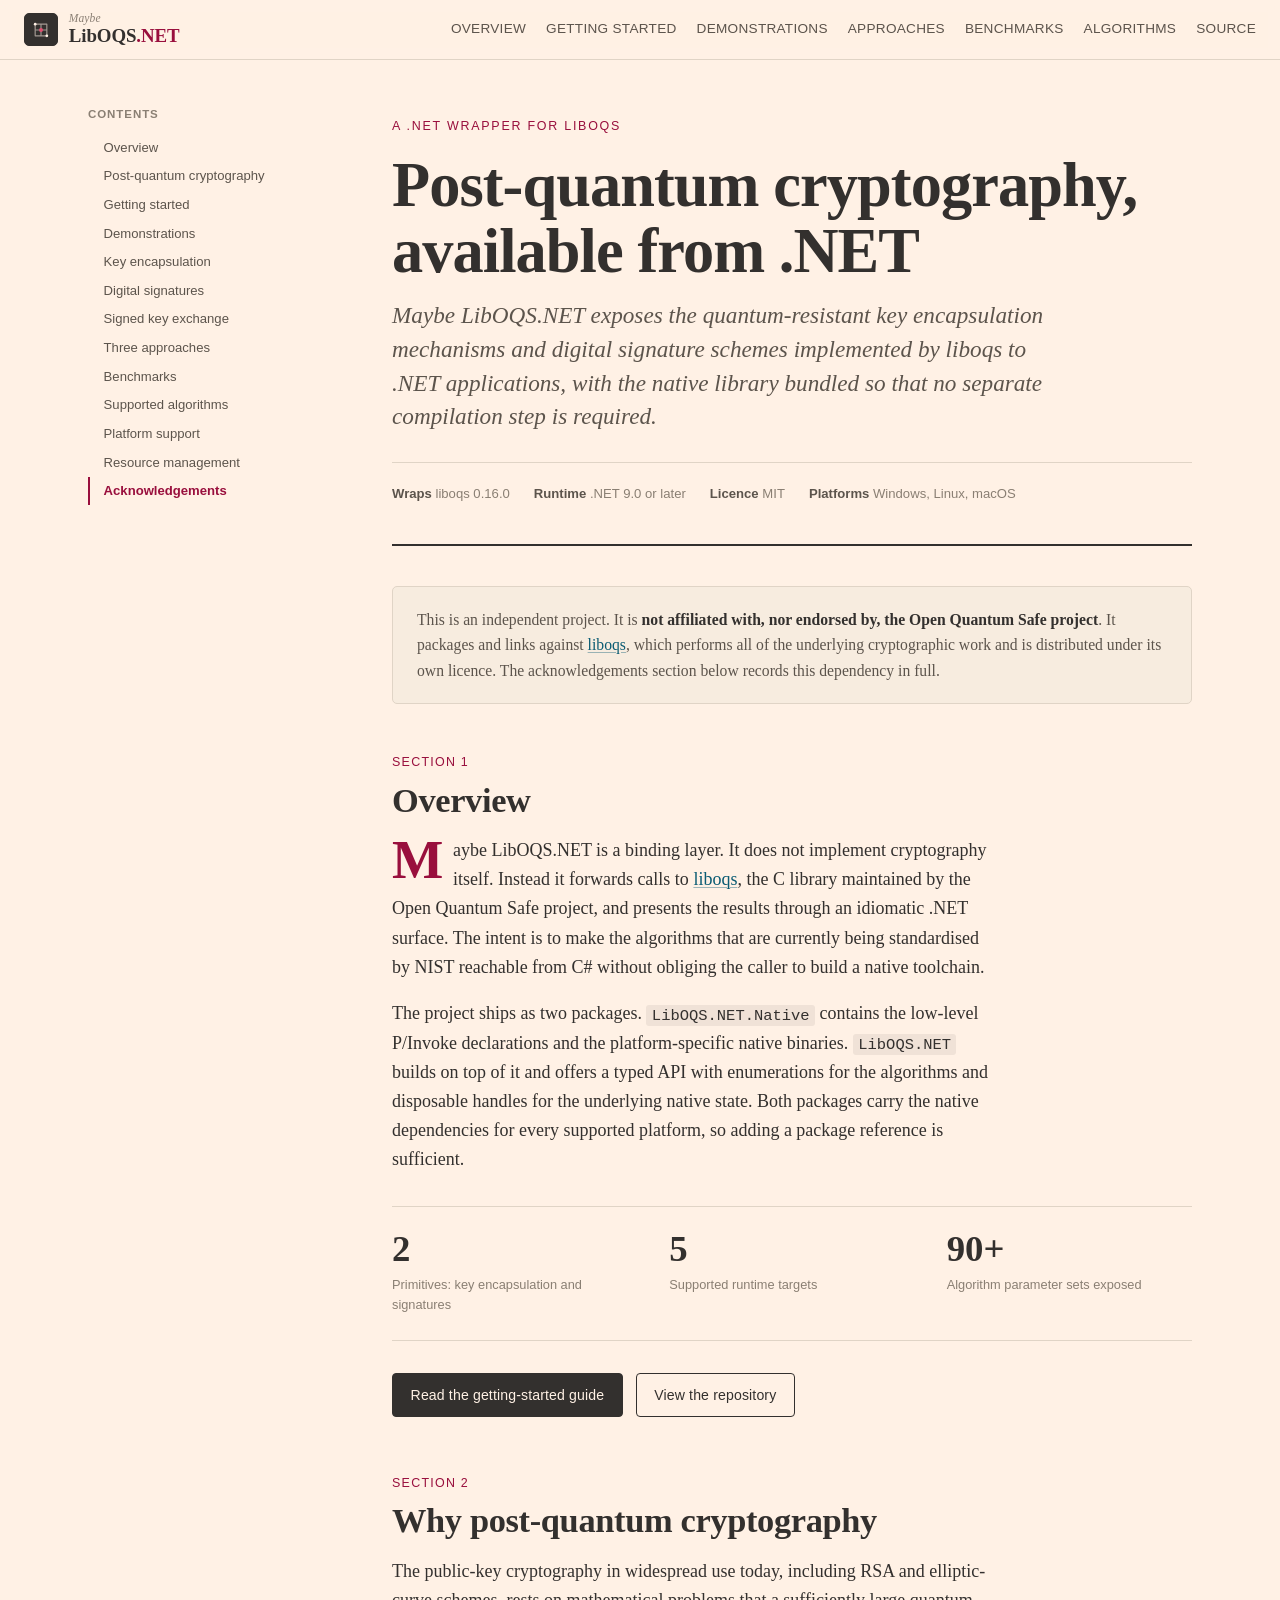
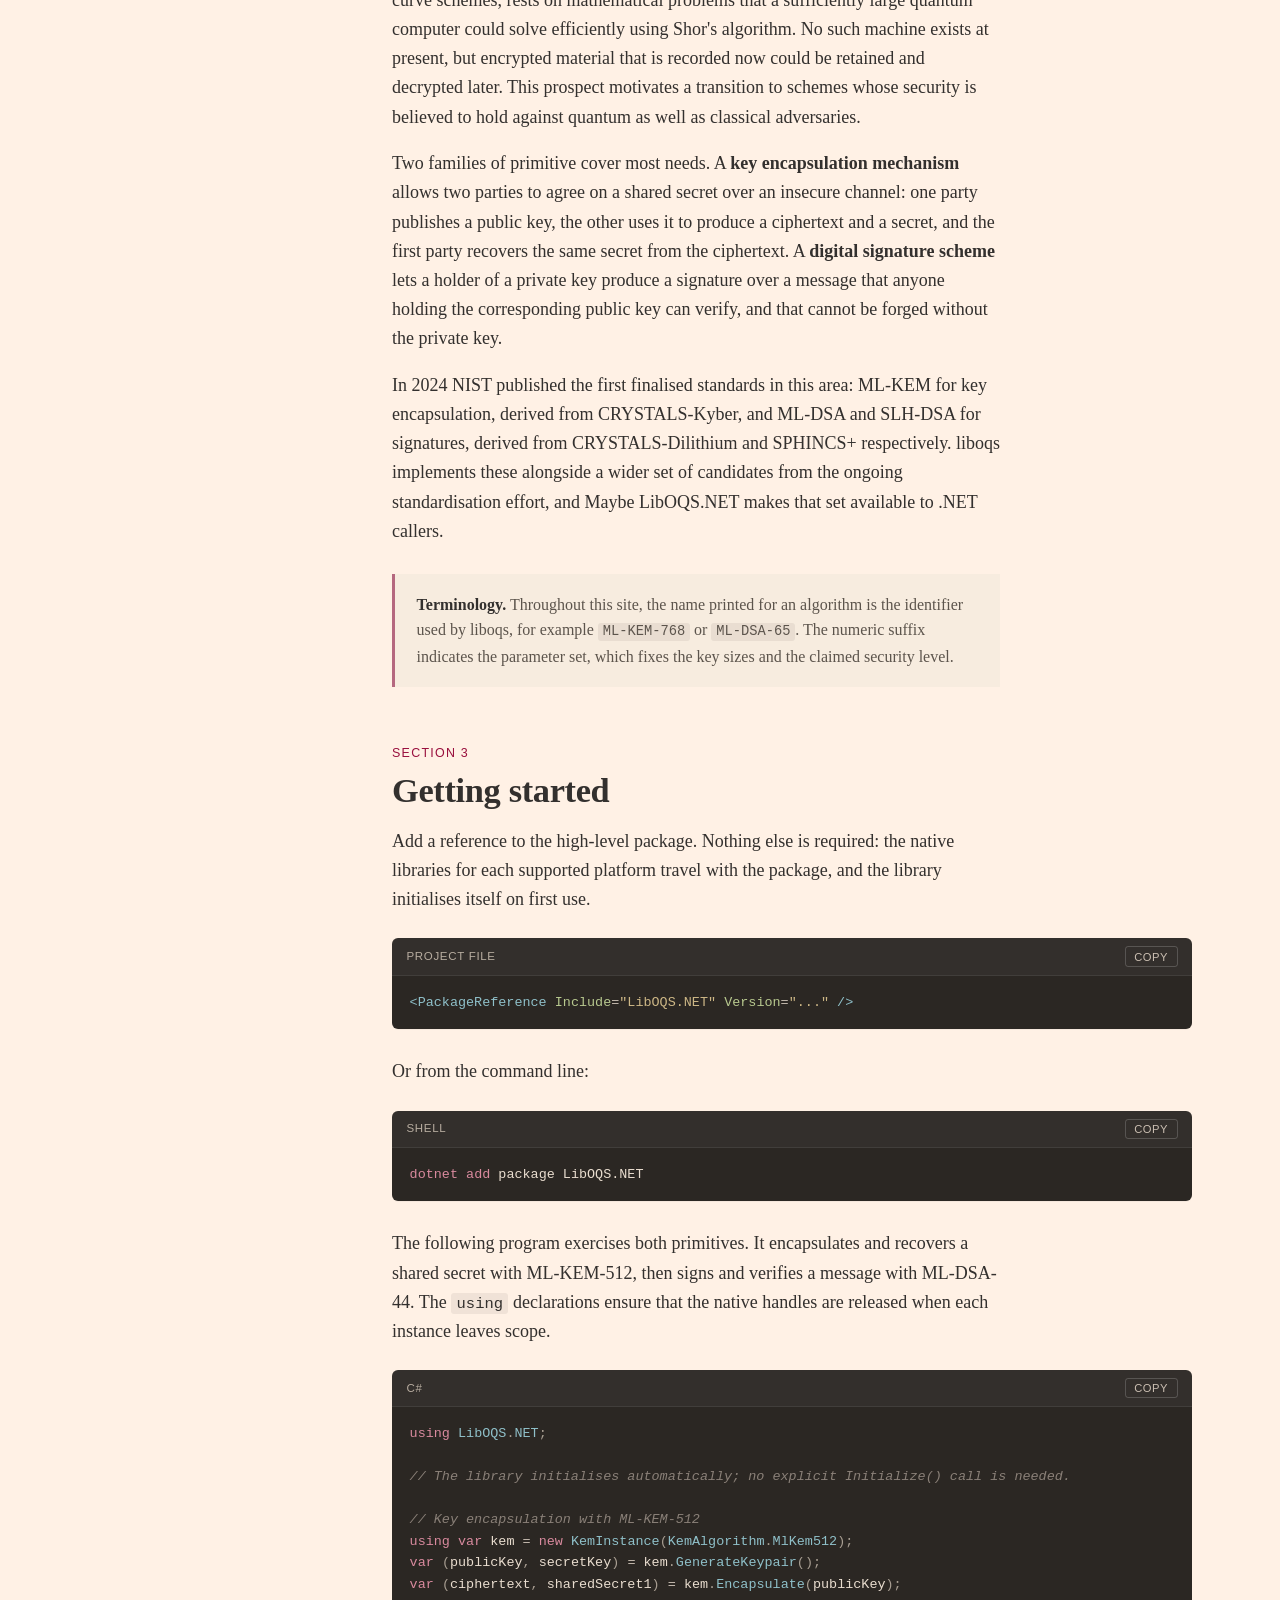
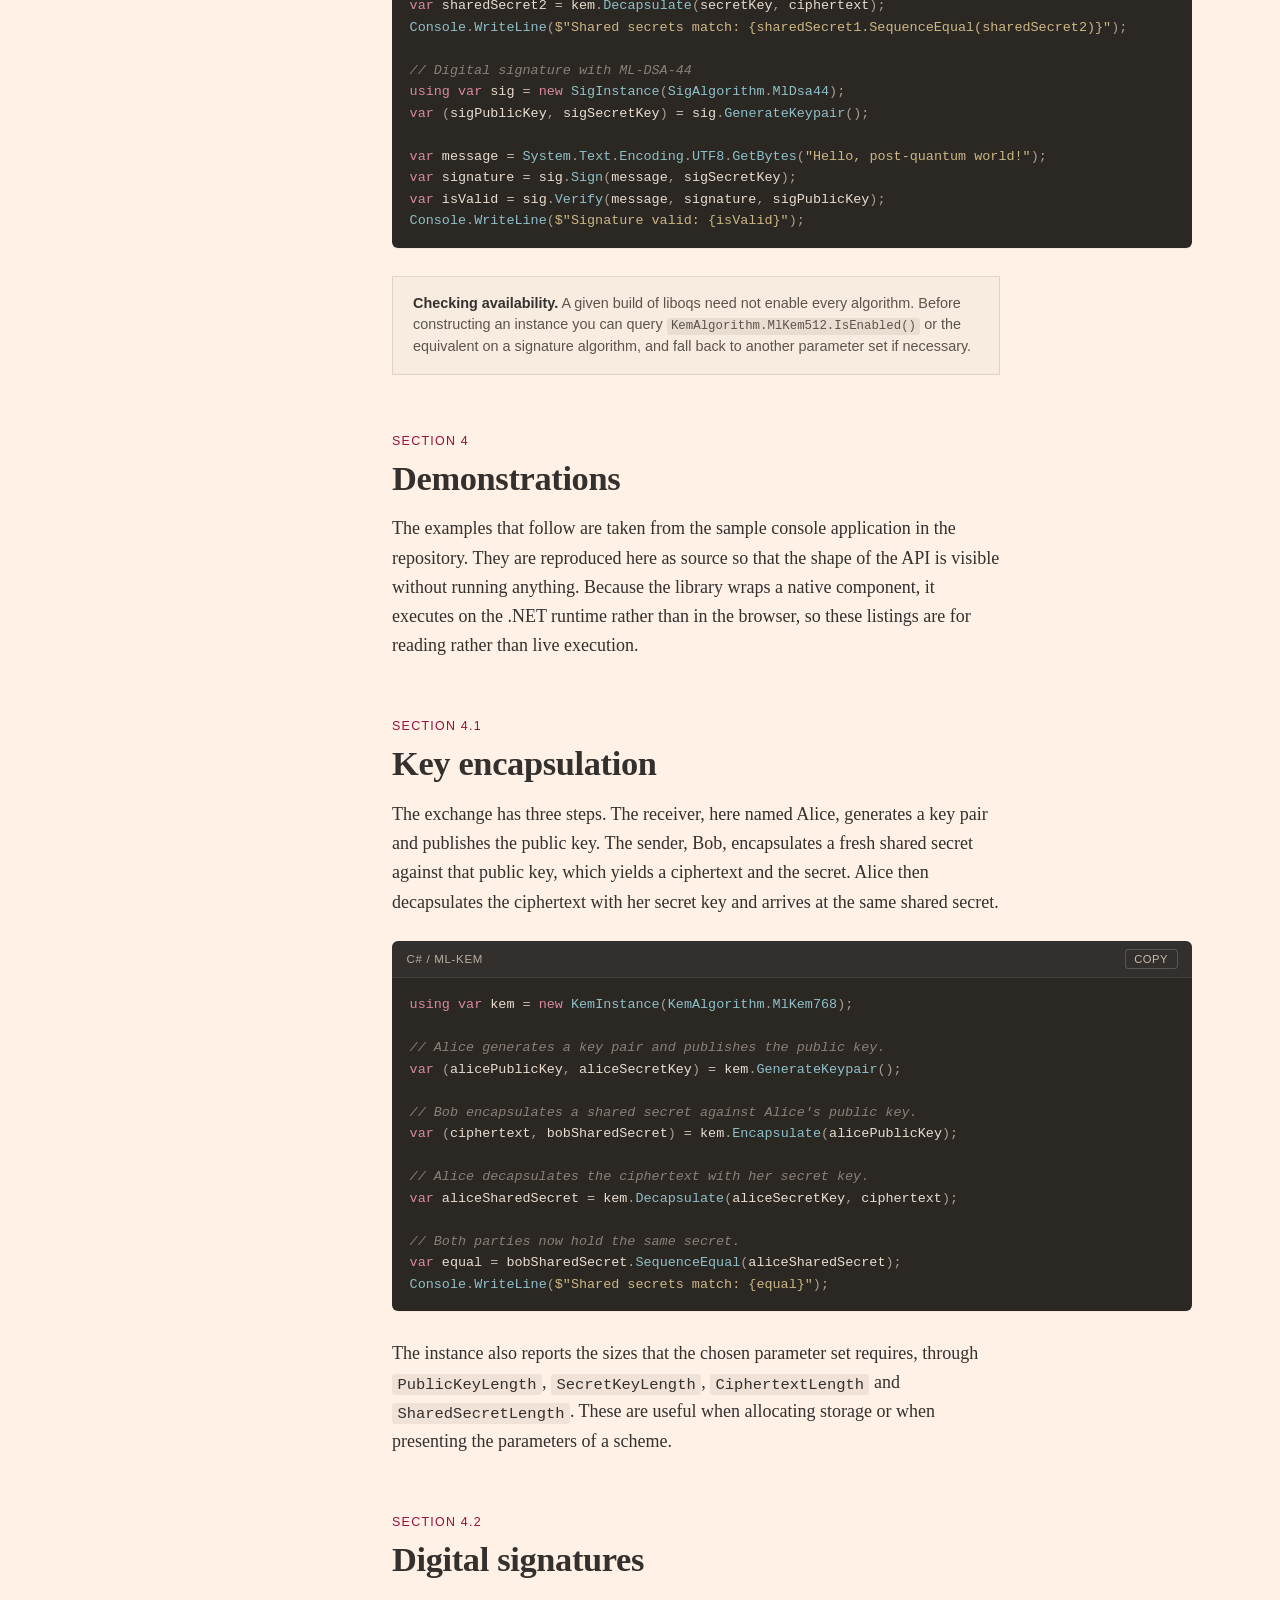
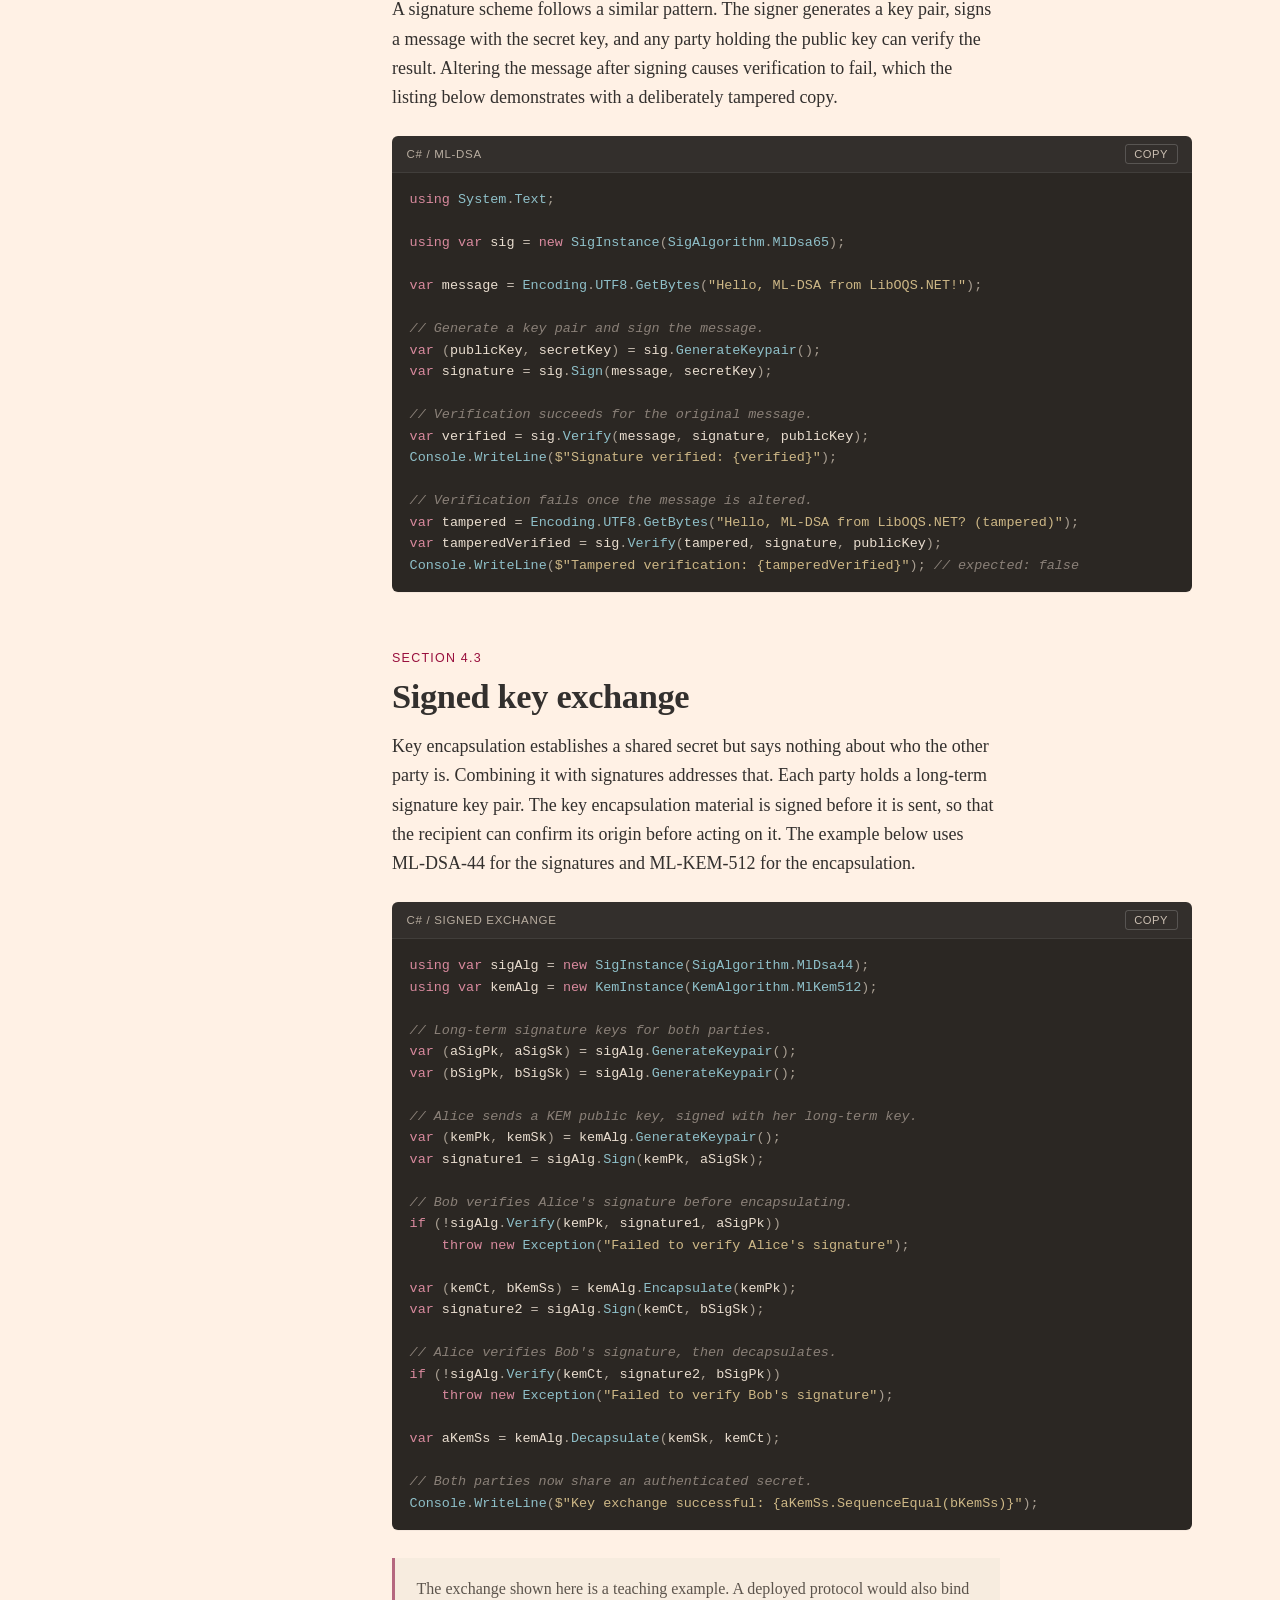
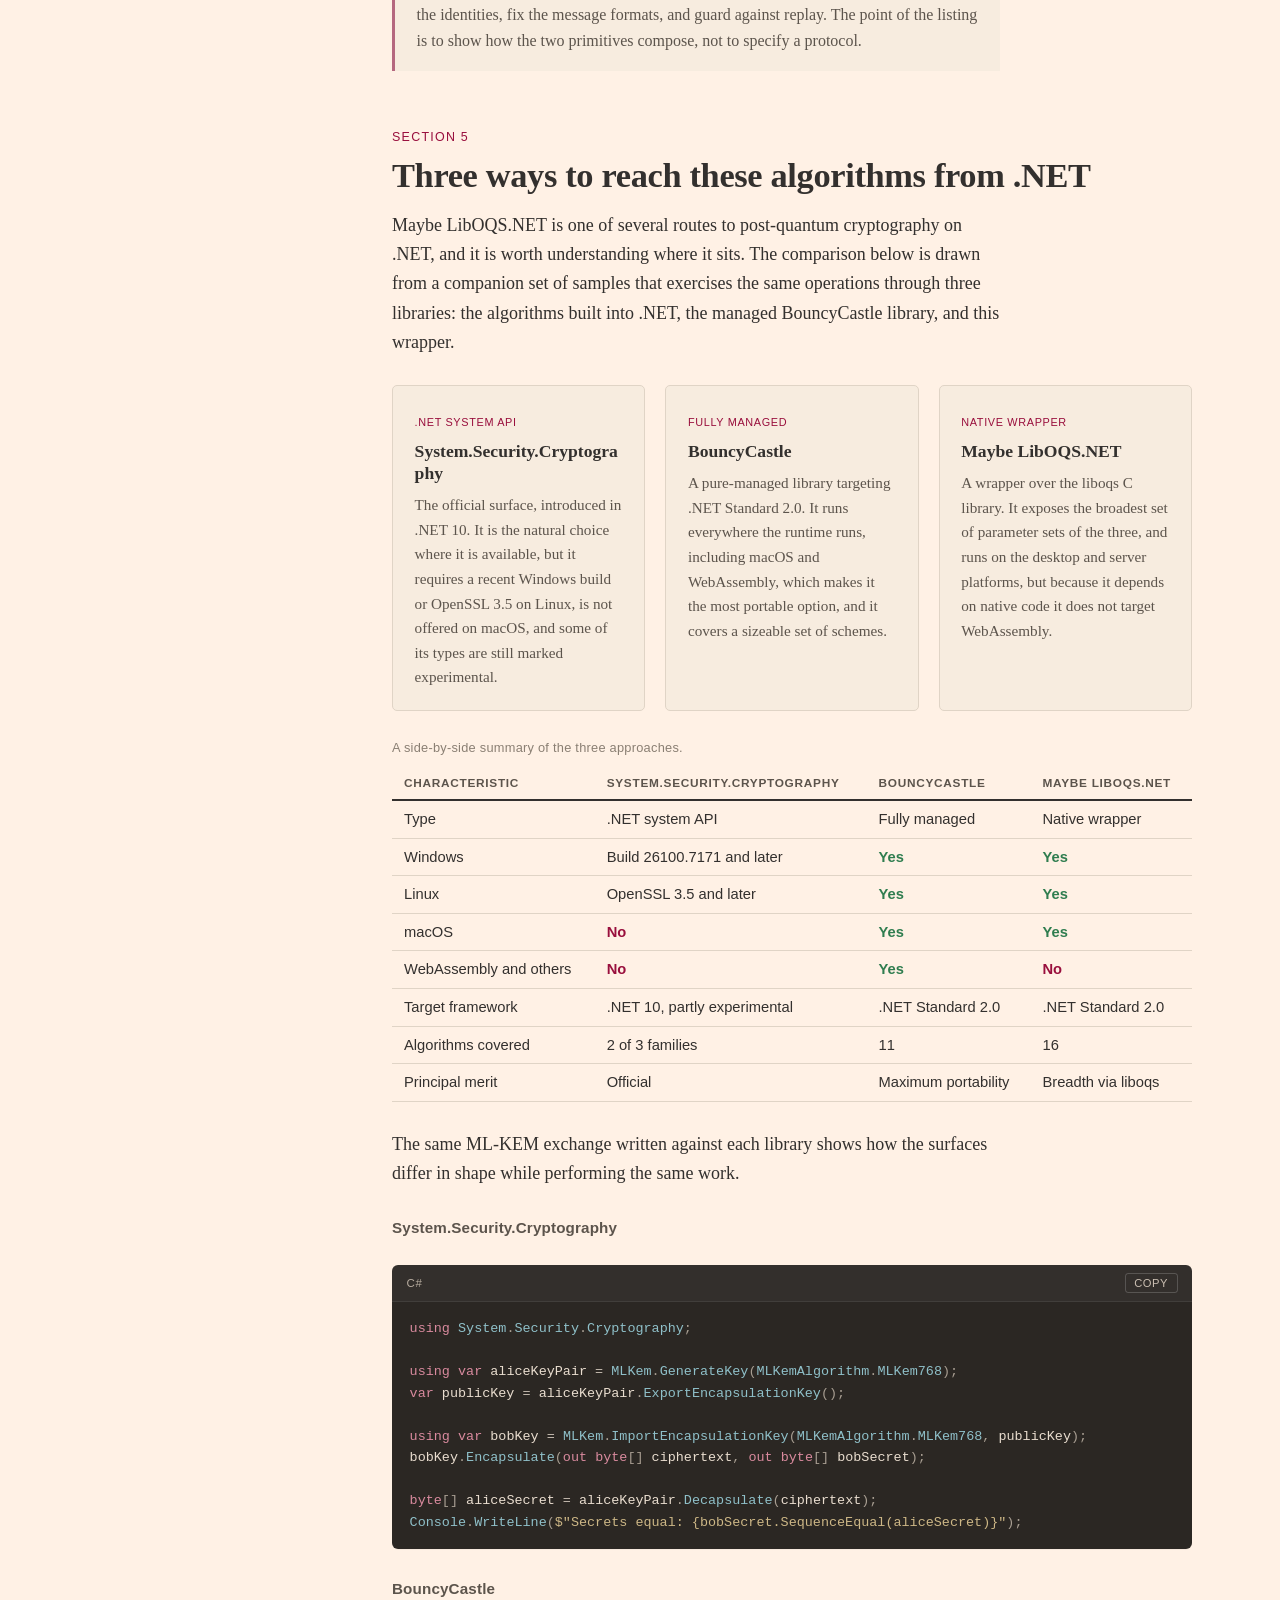
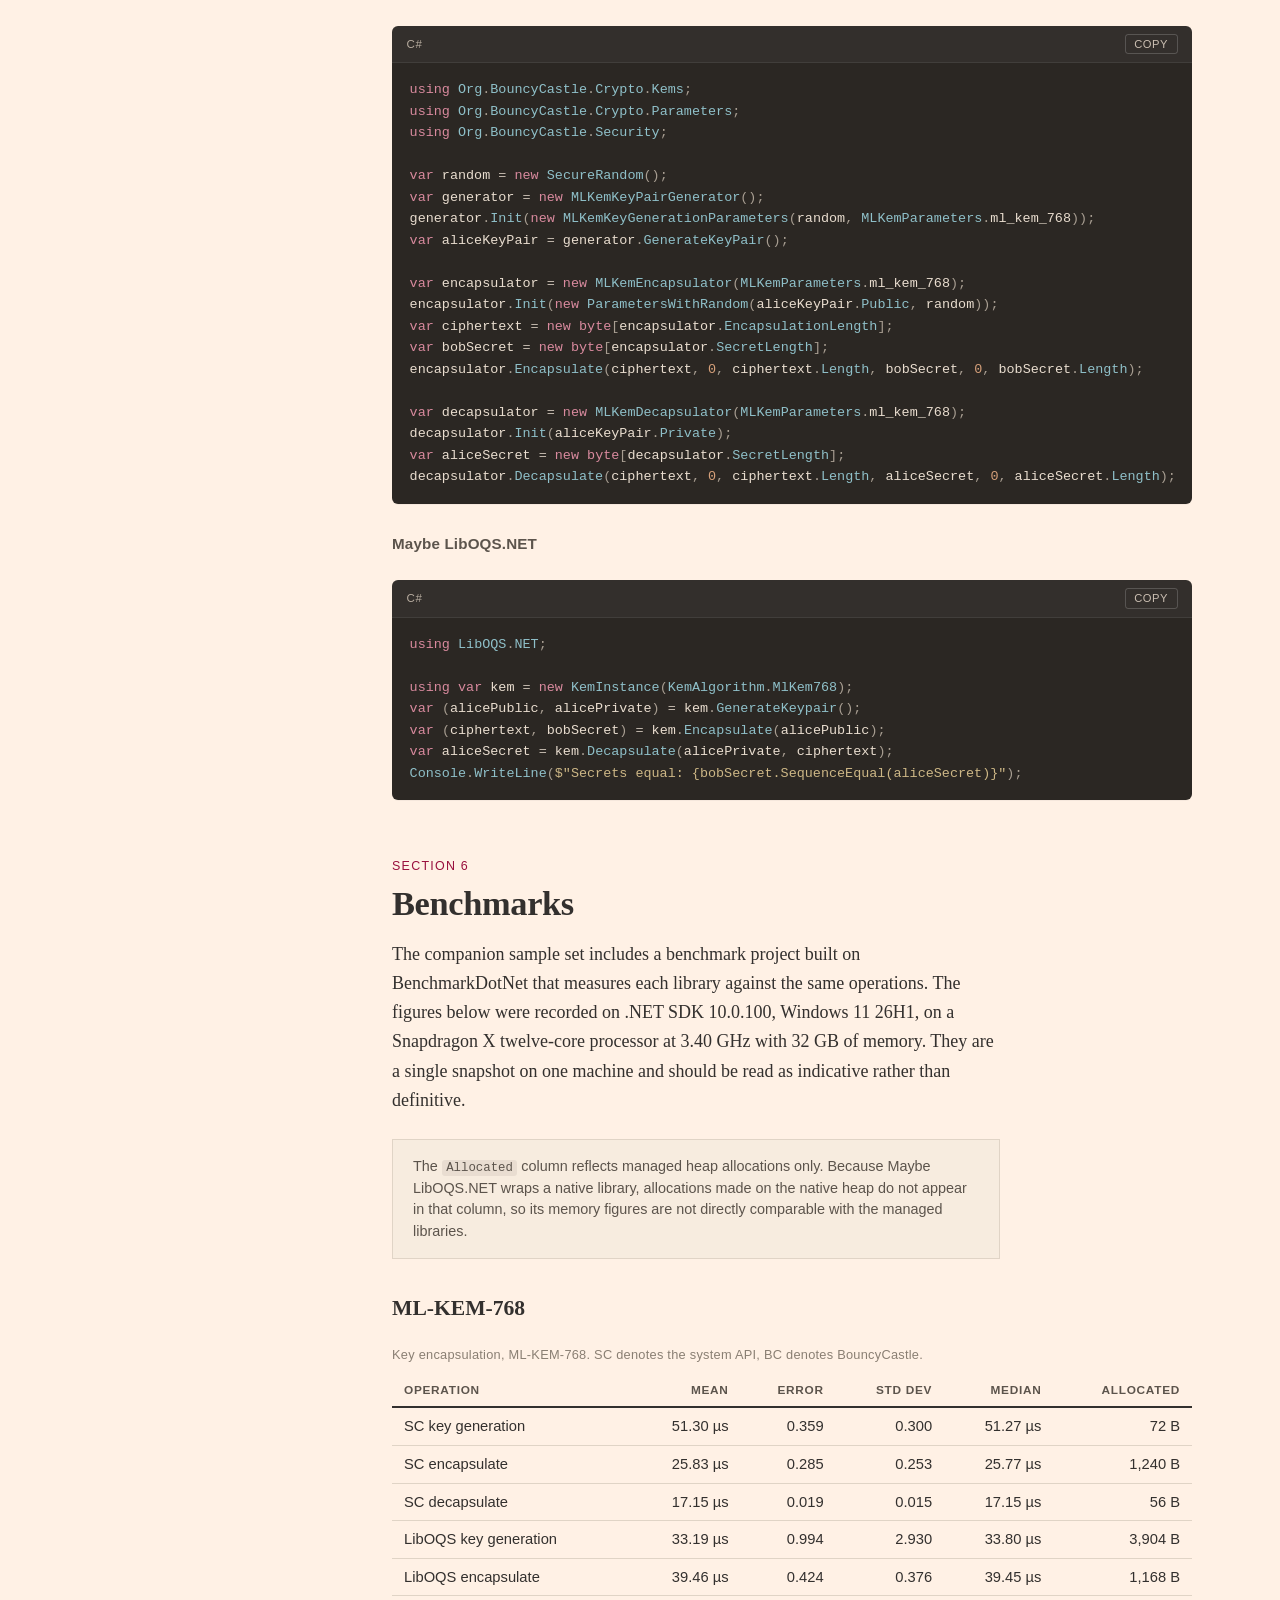
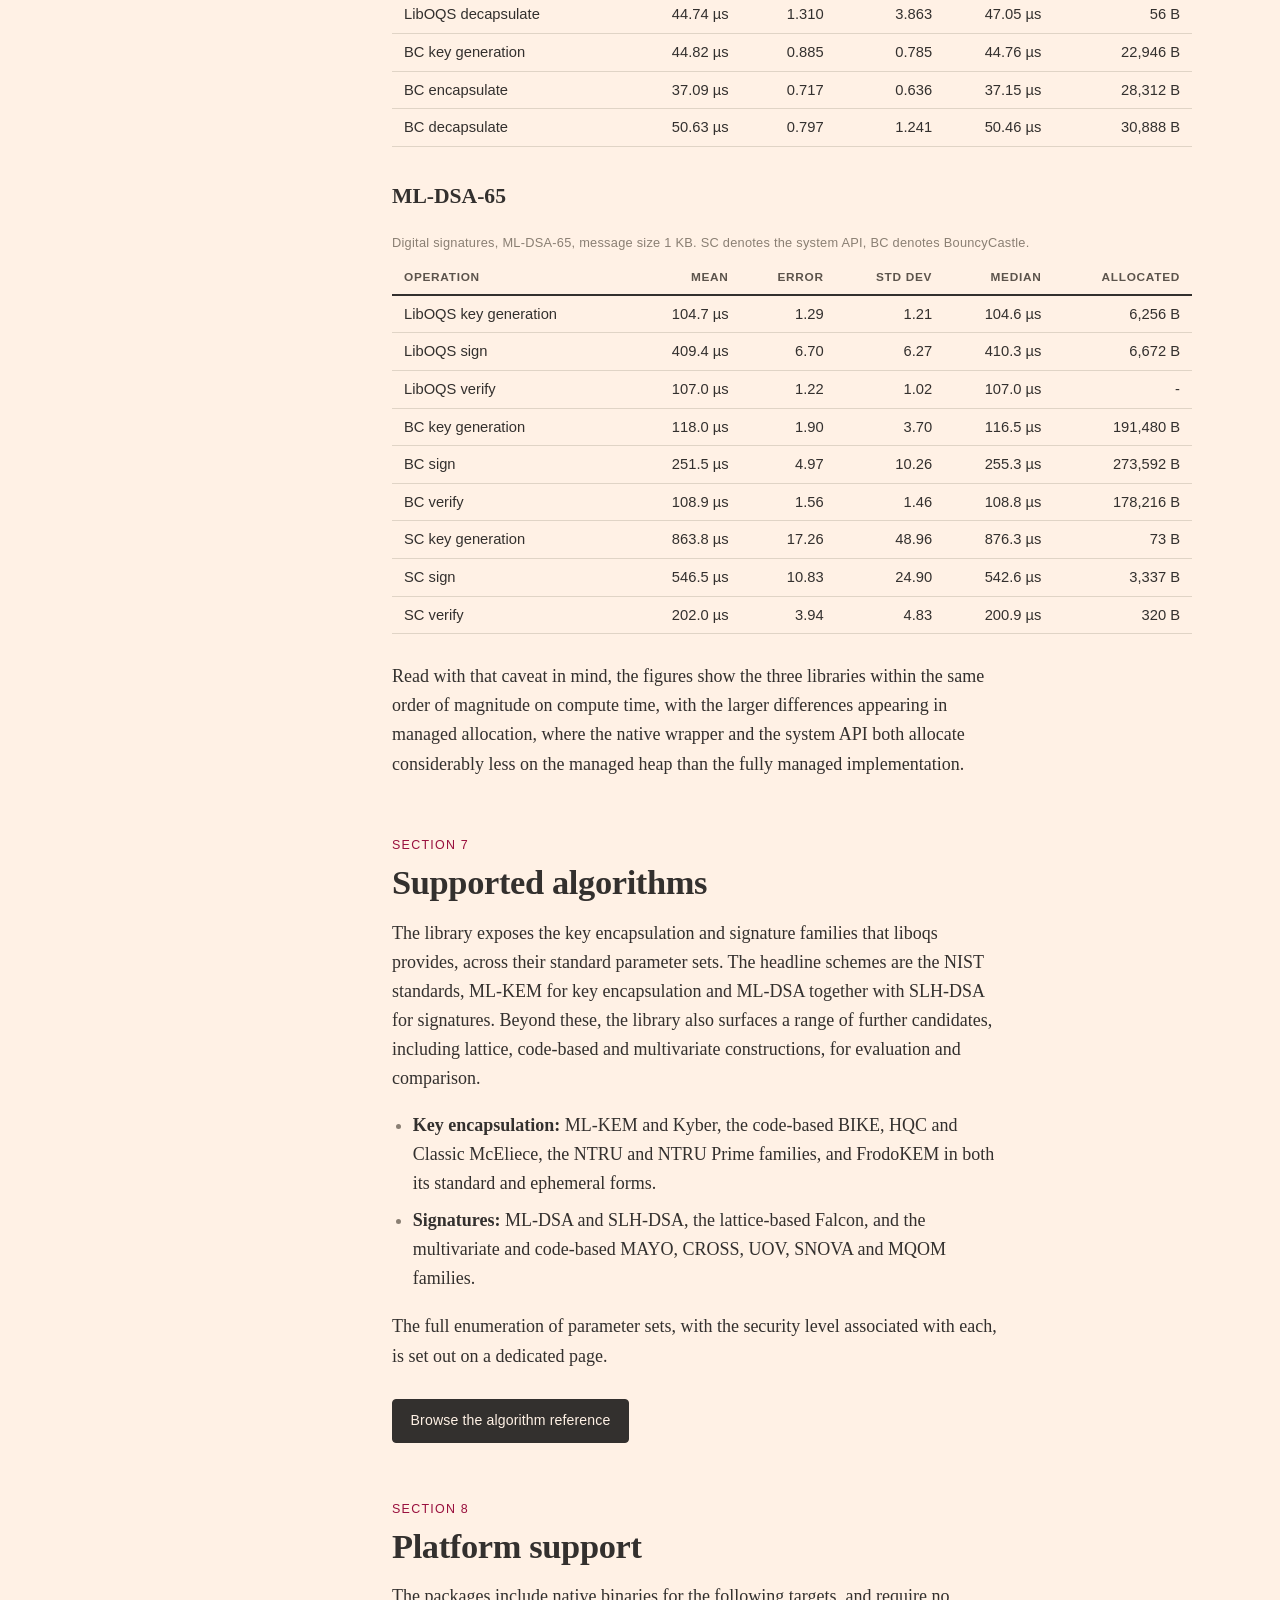
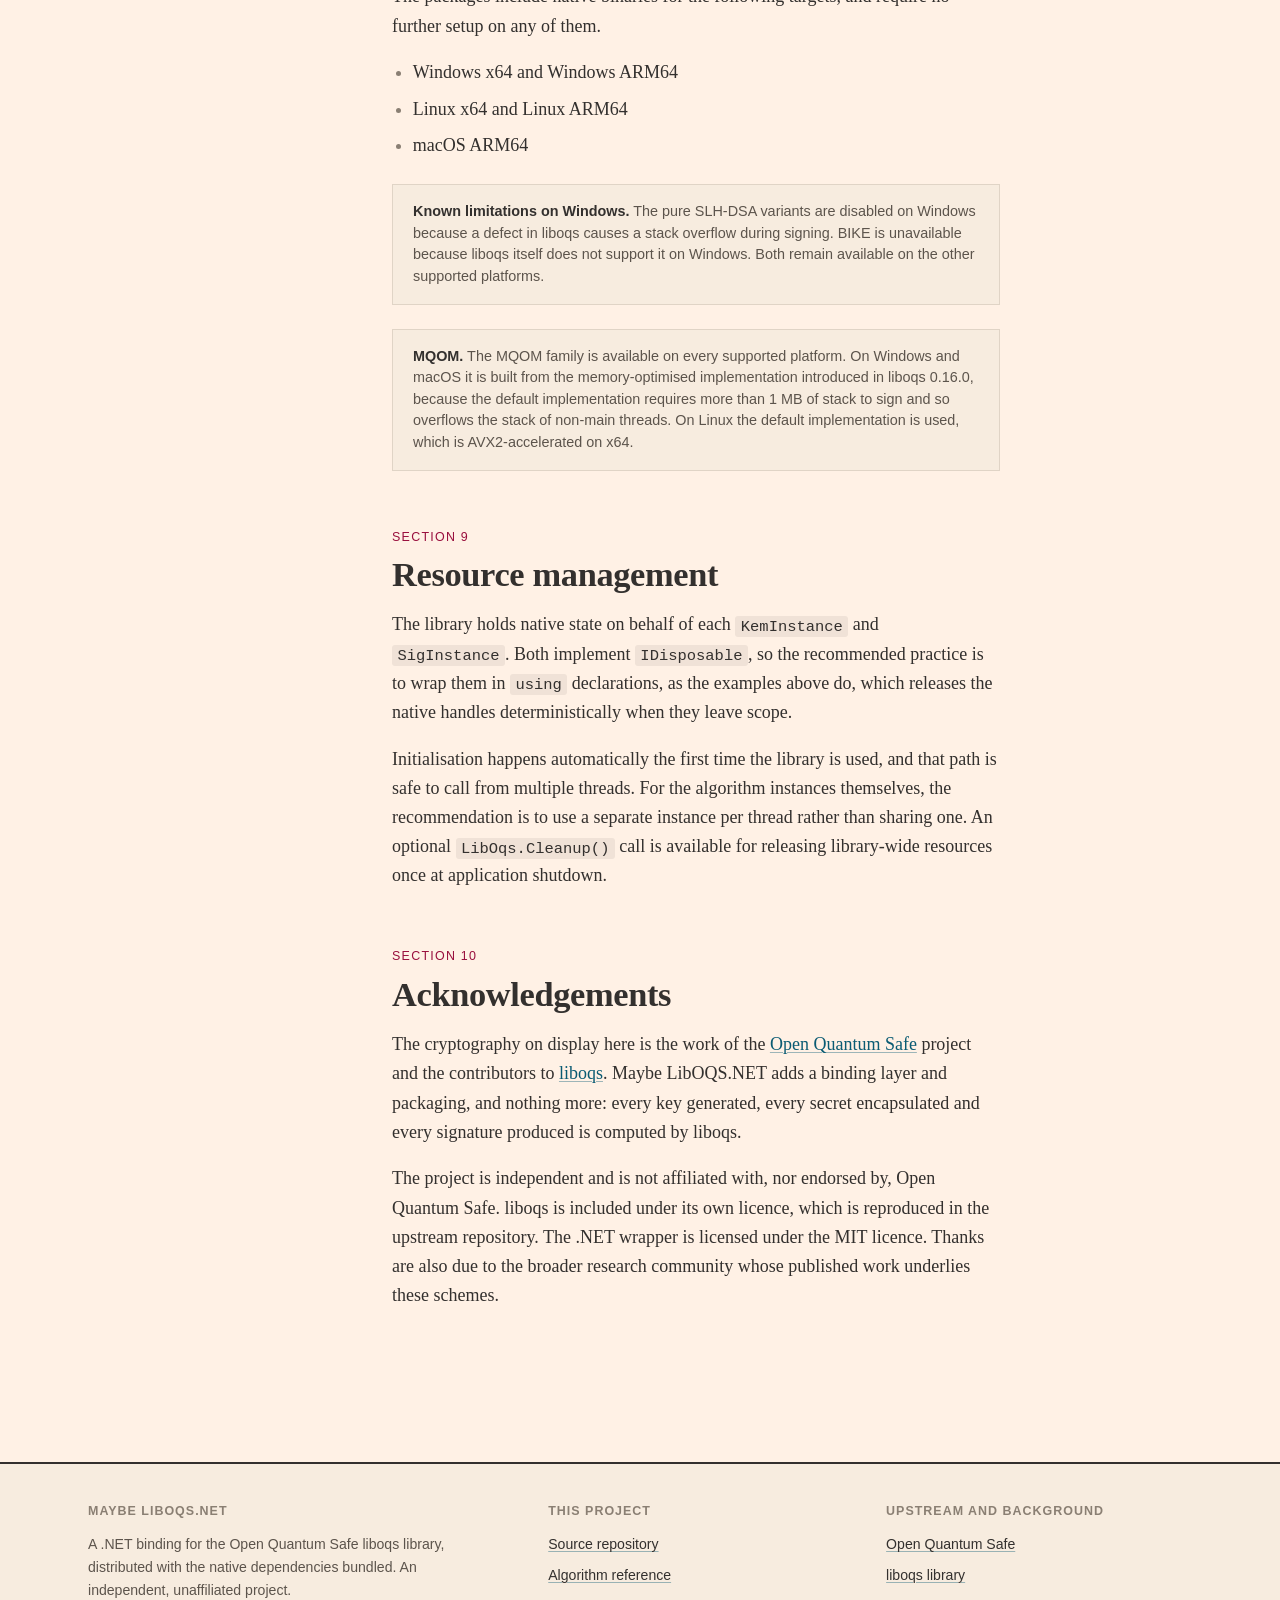
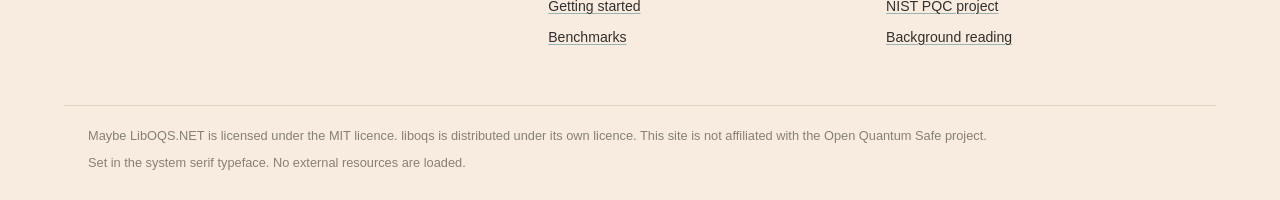
==== commit 56409de8: "Merge pull request #14 from filipw/liboqs-0.16 updated to liboqs 0.16.0" ====
--- a/website/index.html
+++ b/website/index.html
@@ -623,21 +623,11 @@
         </p>
         <p>
           Initialisation happens automatically the first time the library is used, and that path
-          is safe to call from multiple threads. Disposal is idempotent and may be called
-          concurrently; an instance that is never disposed is still released by the handle's
-          critical finaliser. For the algorithm instances themselves, the recommendation is to use
-          a separate instance per thread rather than sharing one. An optional
-          <code>LibOqs.Cleanup()</code> call is available for releasing library-wide resources, and
-          should be made only after every instance has been disposed. It is not invoked
-          automatically at process exit.
-        </p>
-        <div class="note">
-          <strong>Key material is not erased for you.</strong> Keys and shared secrets are returned
-          as ordinary managed <code>byte[]</code>. The garbage collector may move or copy those
-          arrays and nothing zeroes them once they fall out of scope, so the library cannot
-          guarantee secrets are cleared from process memory. Where that matters, clear the arrays
-          yourself once finished with them.
-        </div>
+          is safe to call from multiple threads. For the algorithm instances themselves, the
+          recommendation is to use a separate instance per thread rather than sharing one. An
+          optional <code>LibOqs.Cleanup()</code> call is available for releasing library-wide
+          resources once at application shutdown.
+        </p>
       </section>
 
       <section id="acknowledgements">
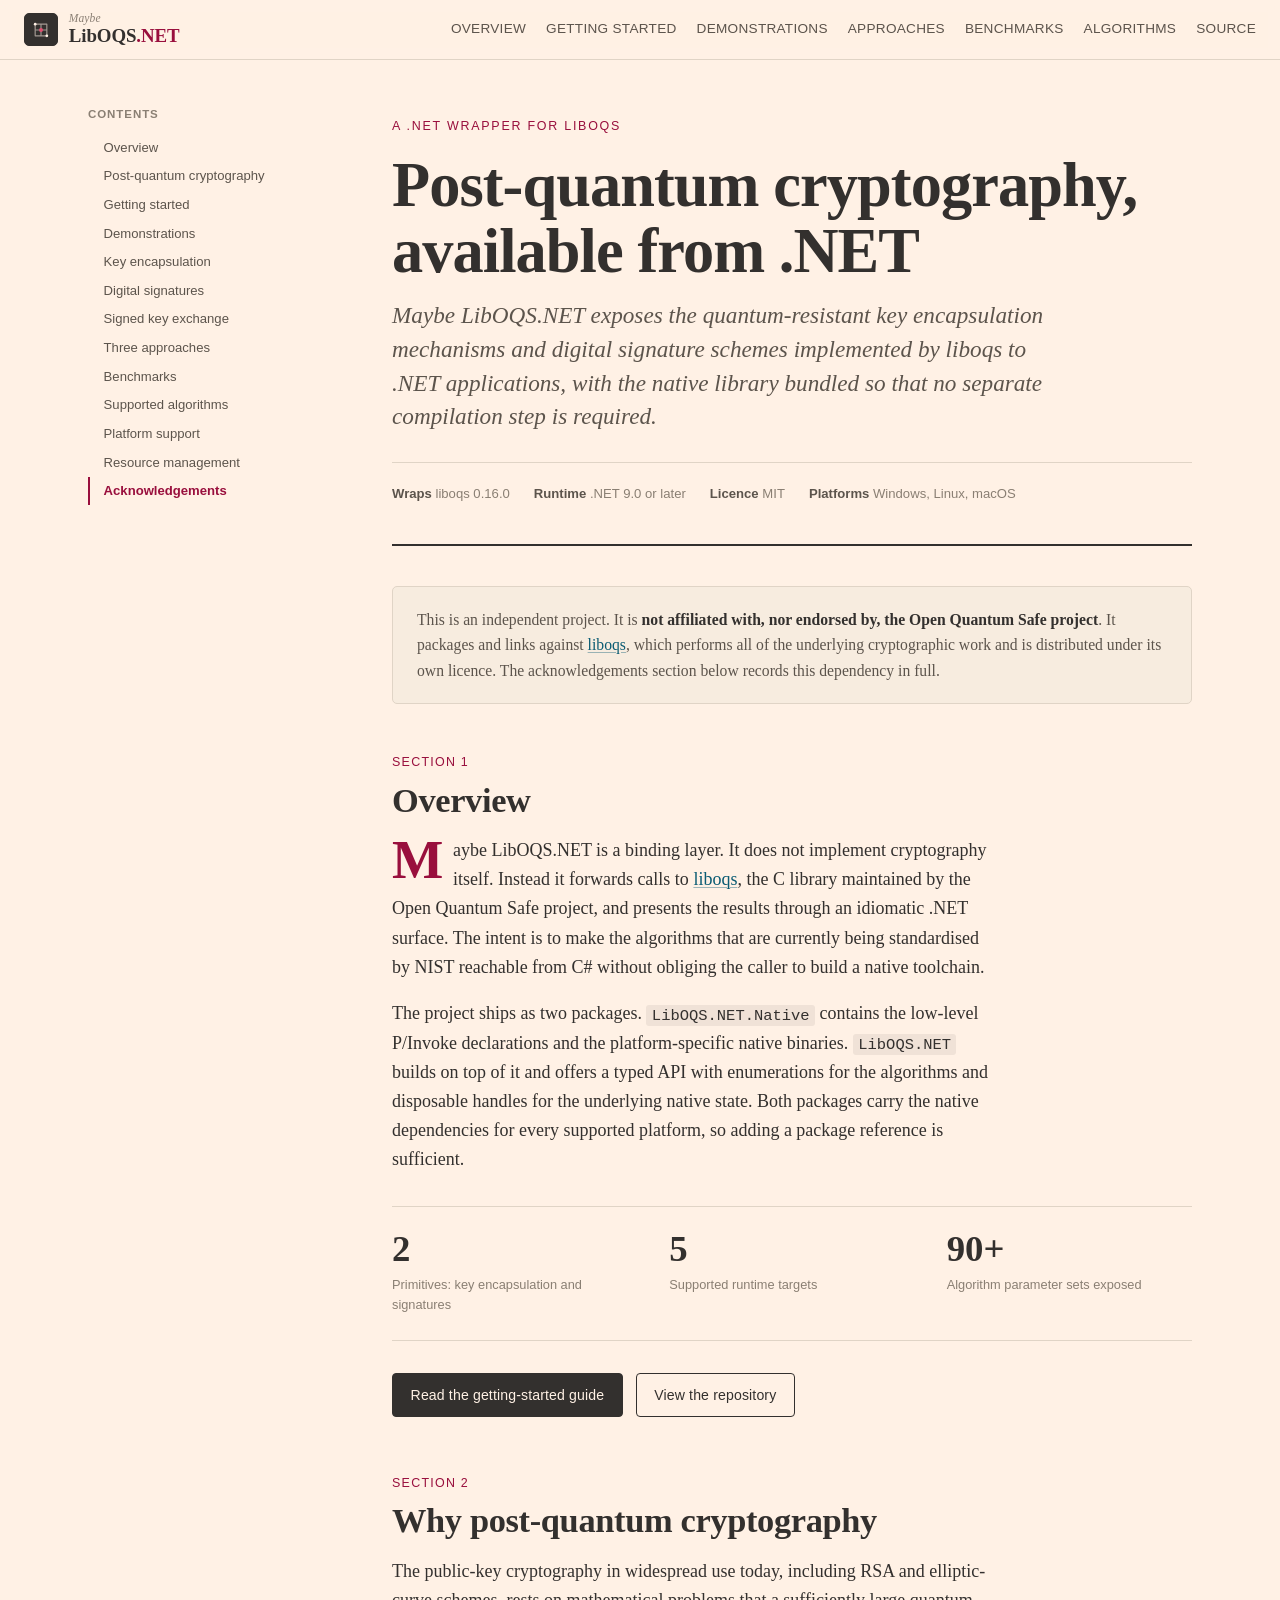
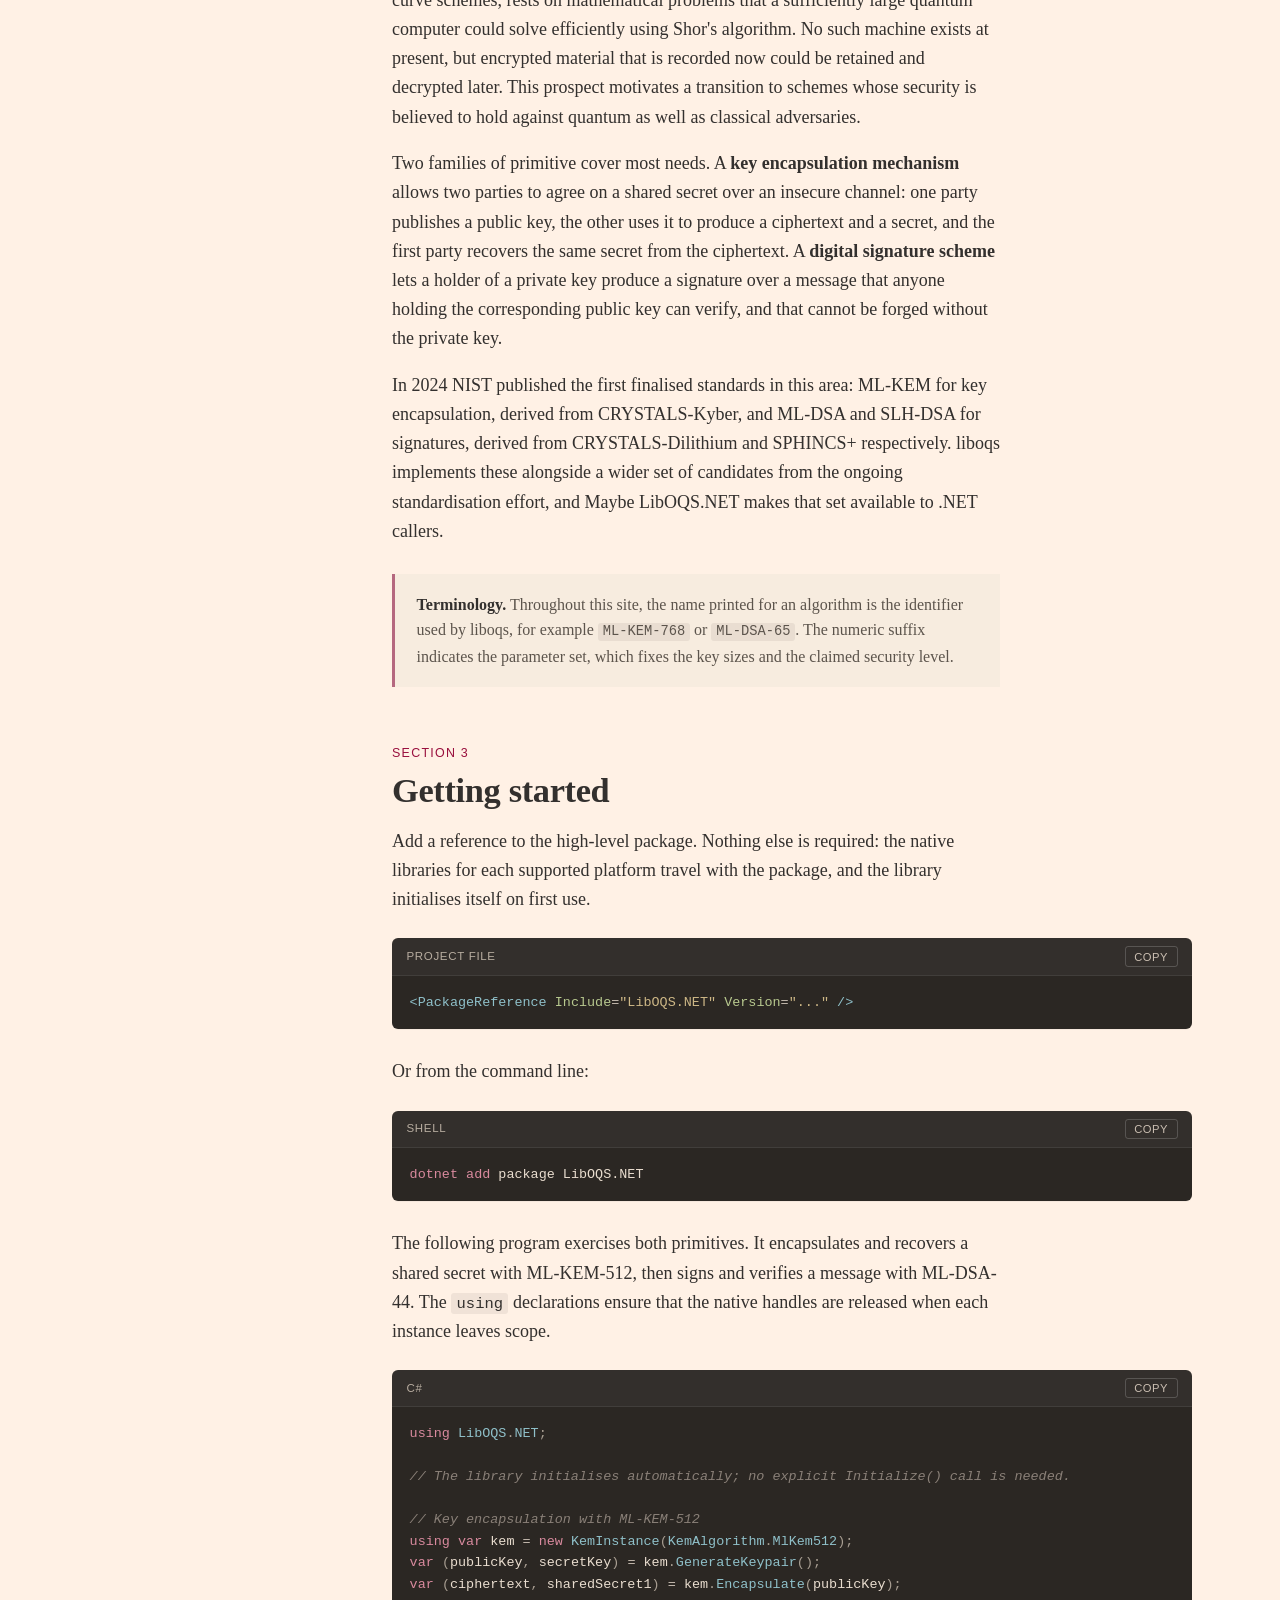
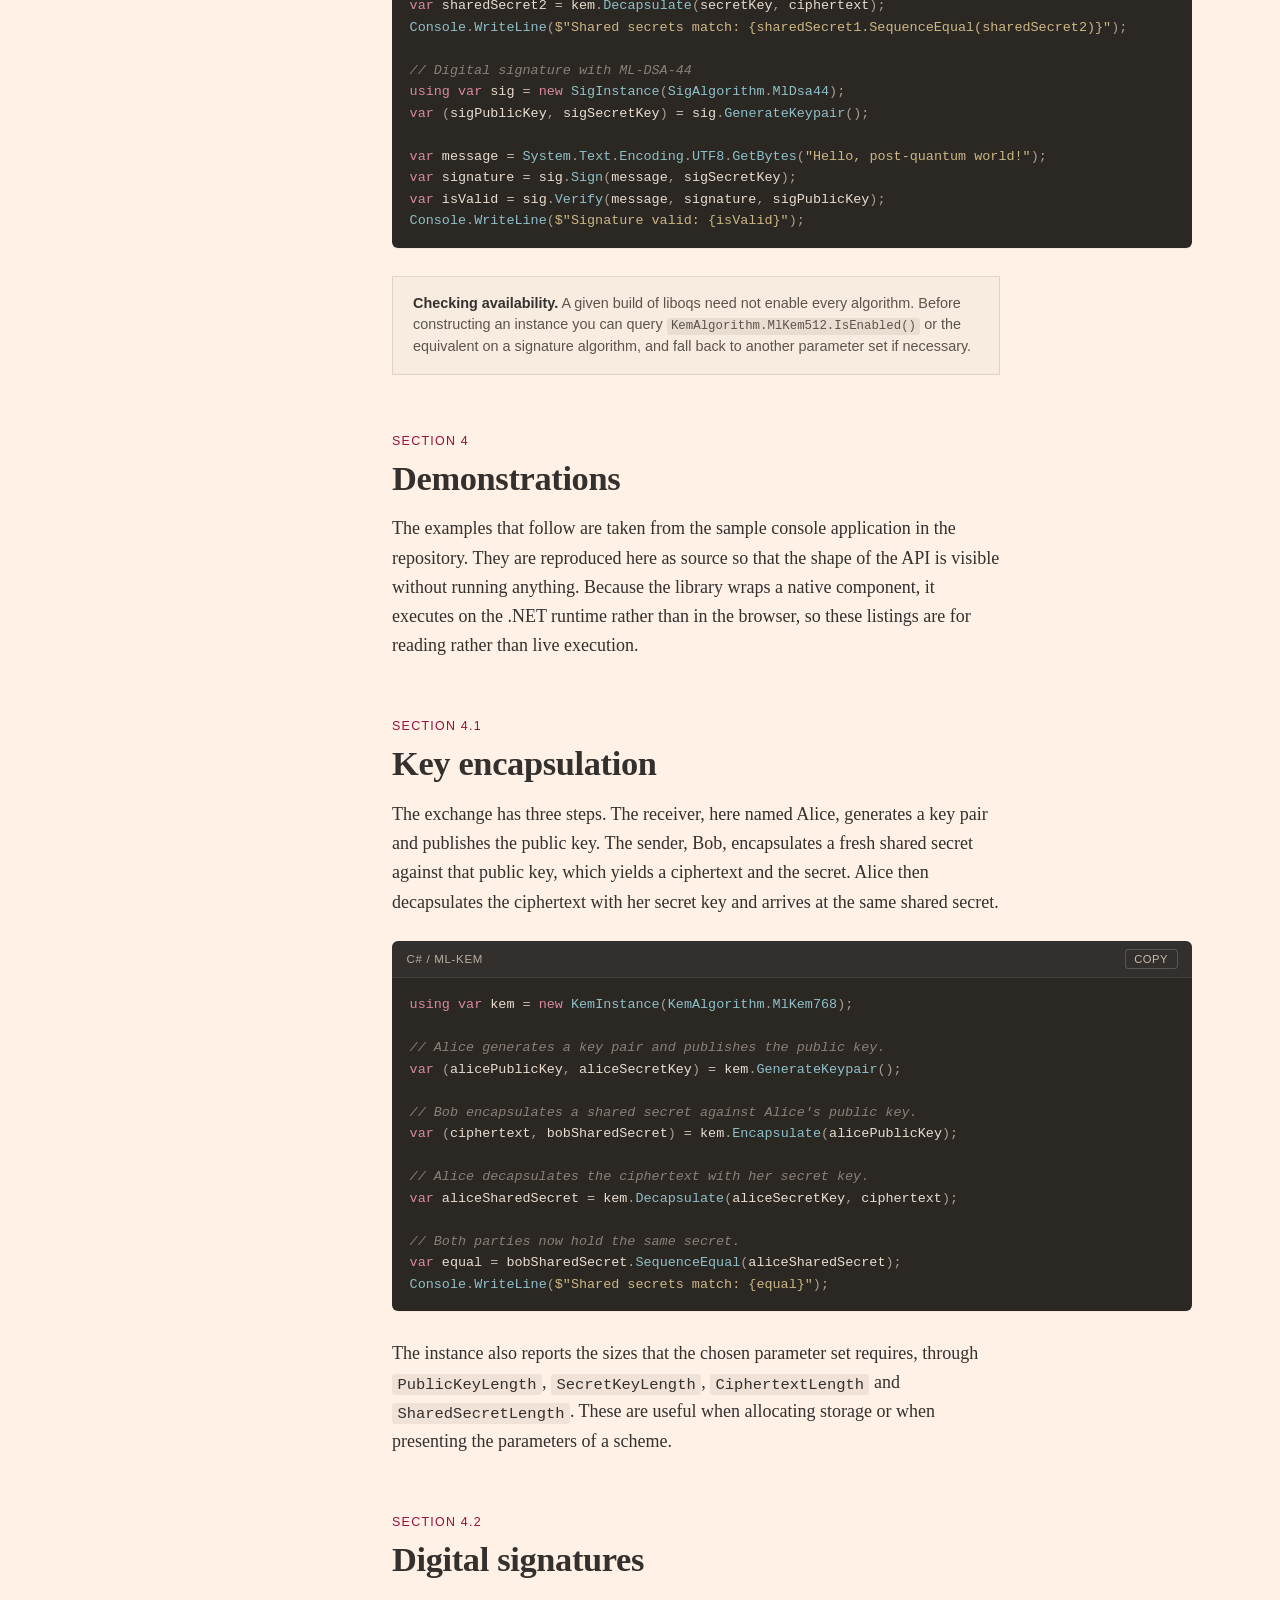
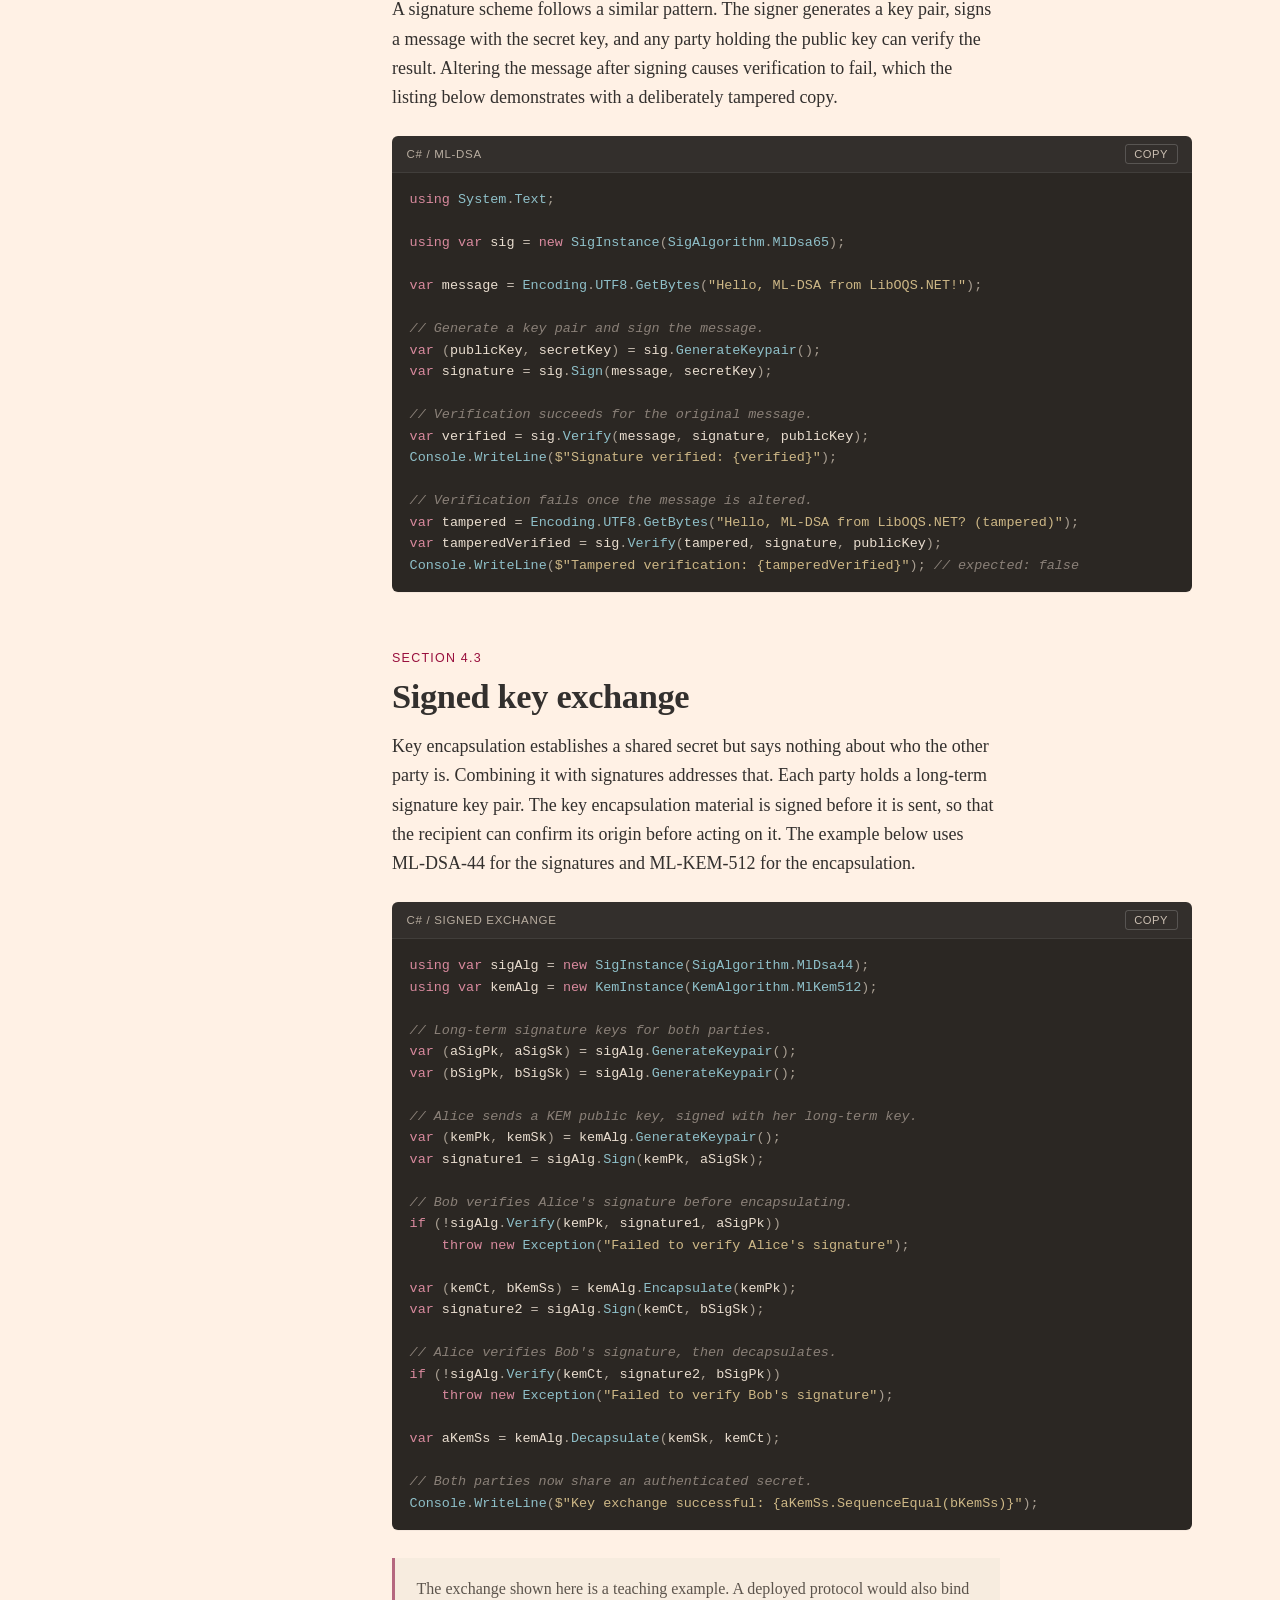
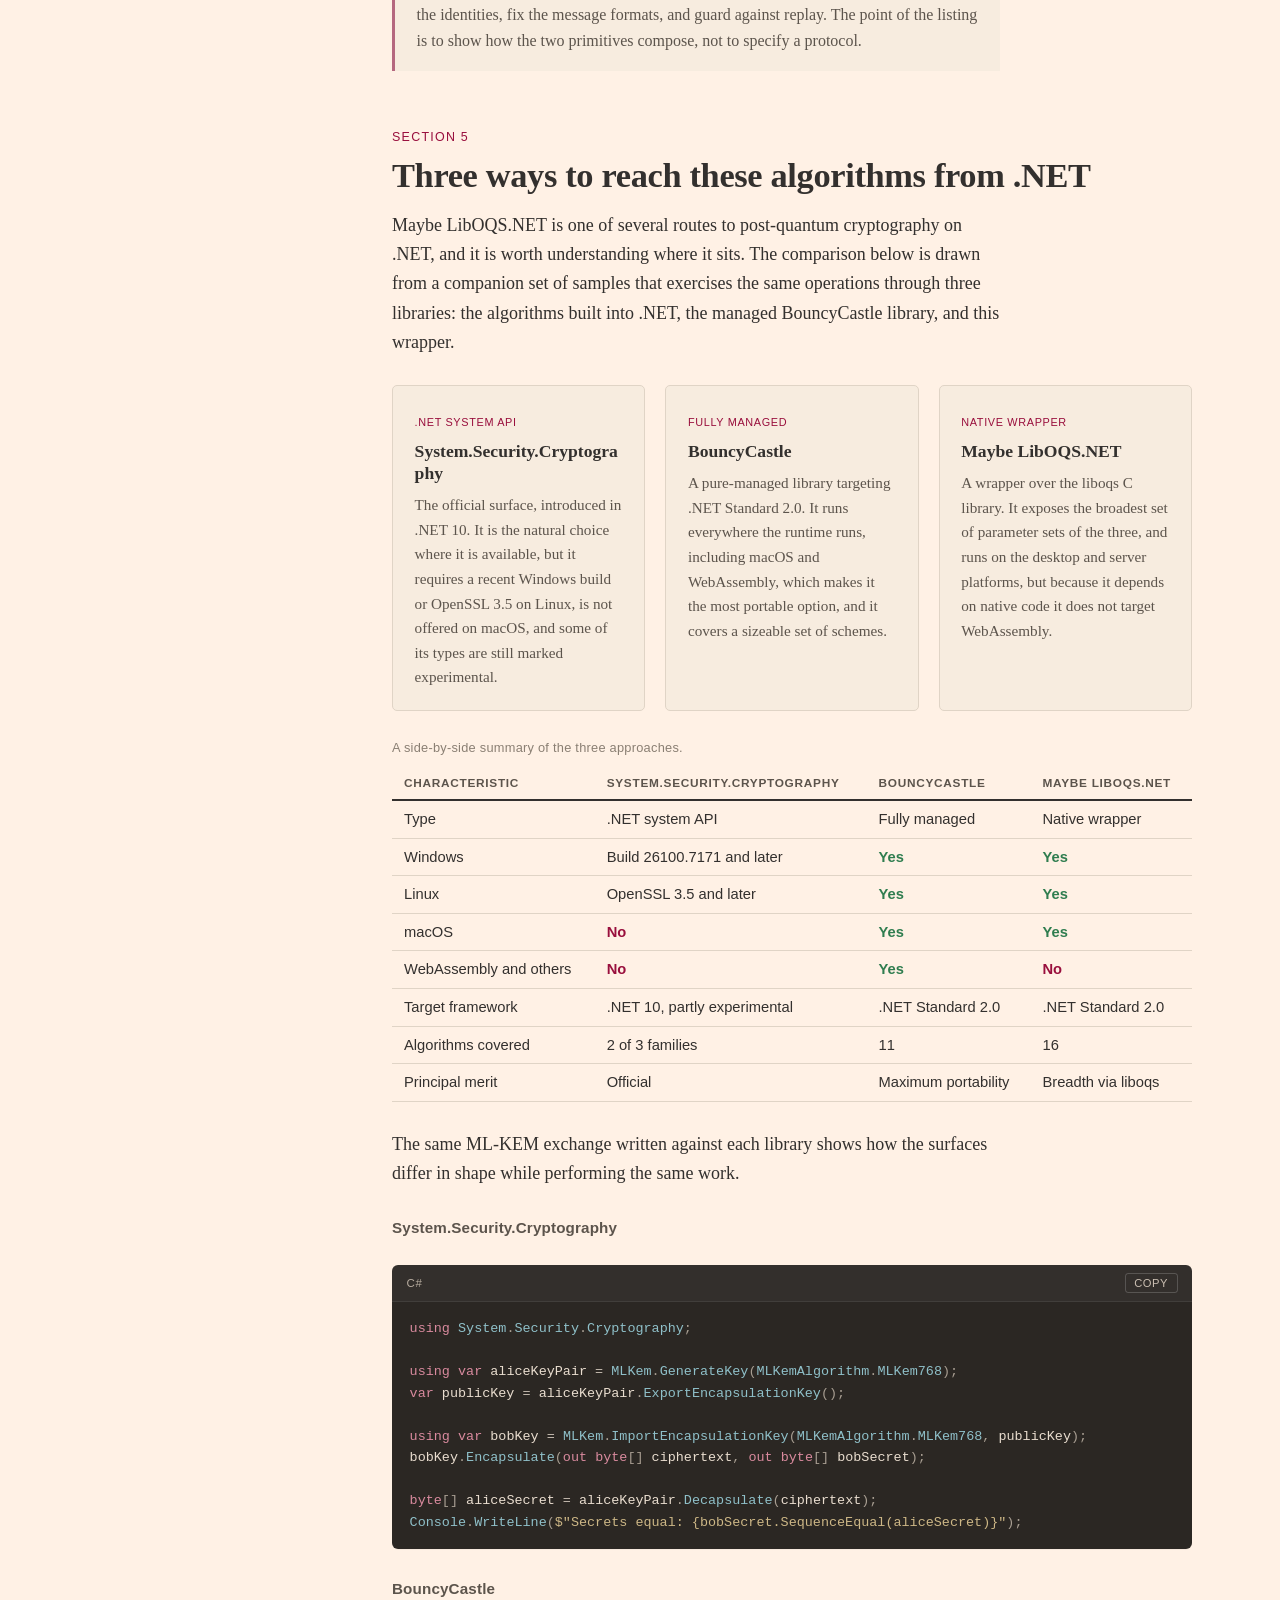
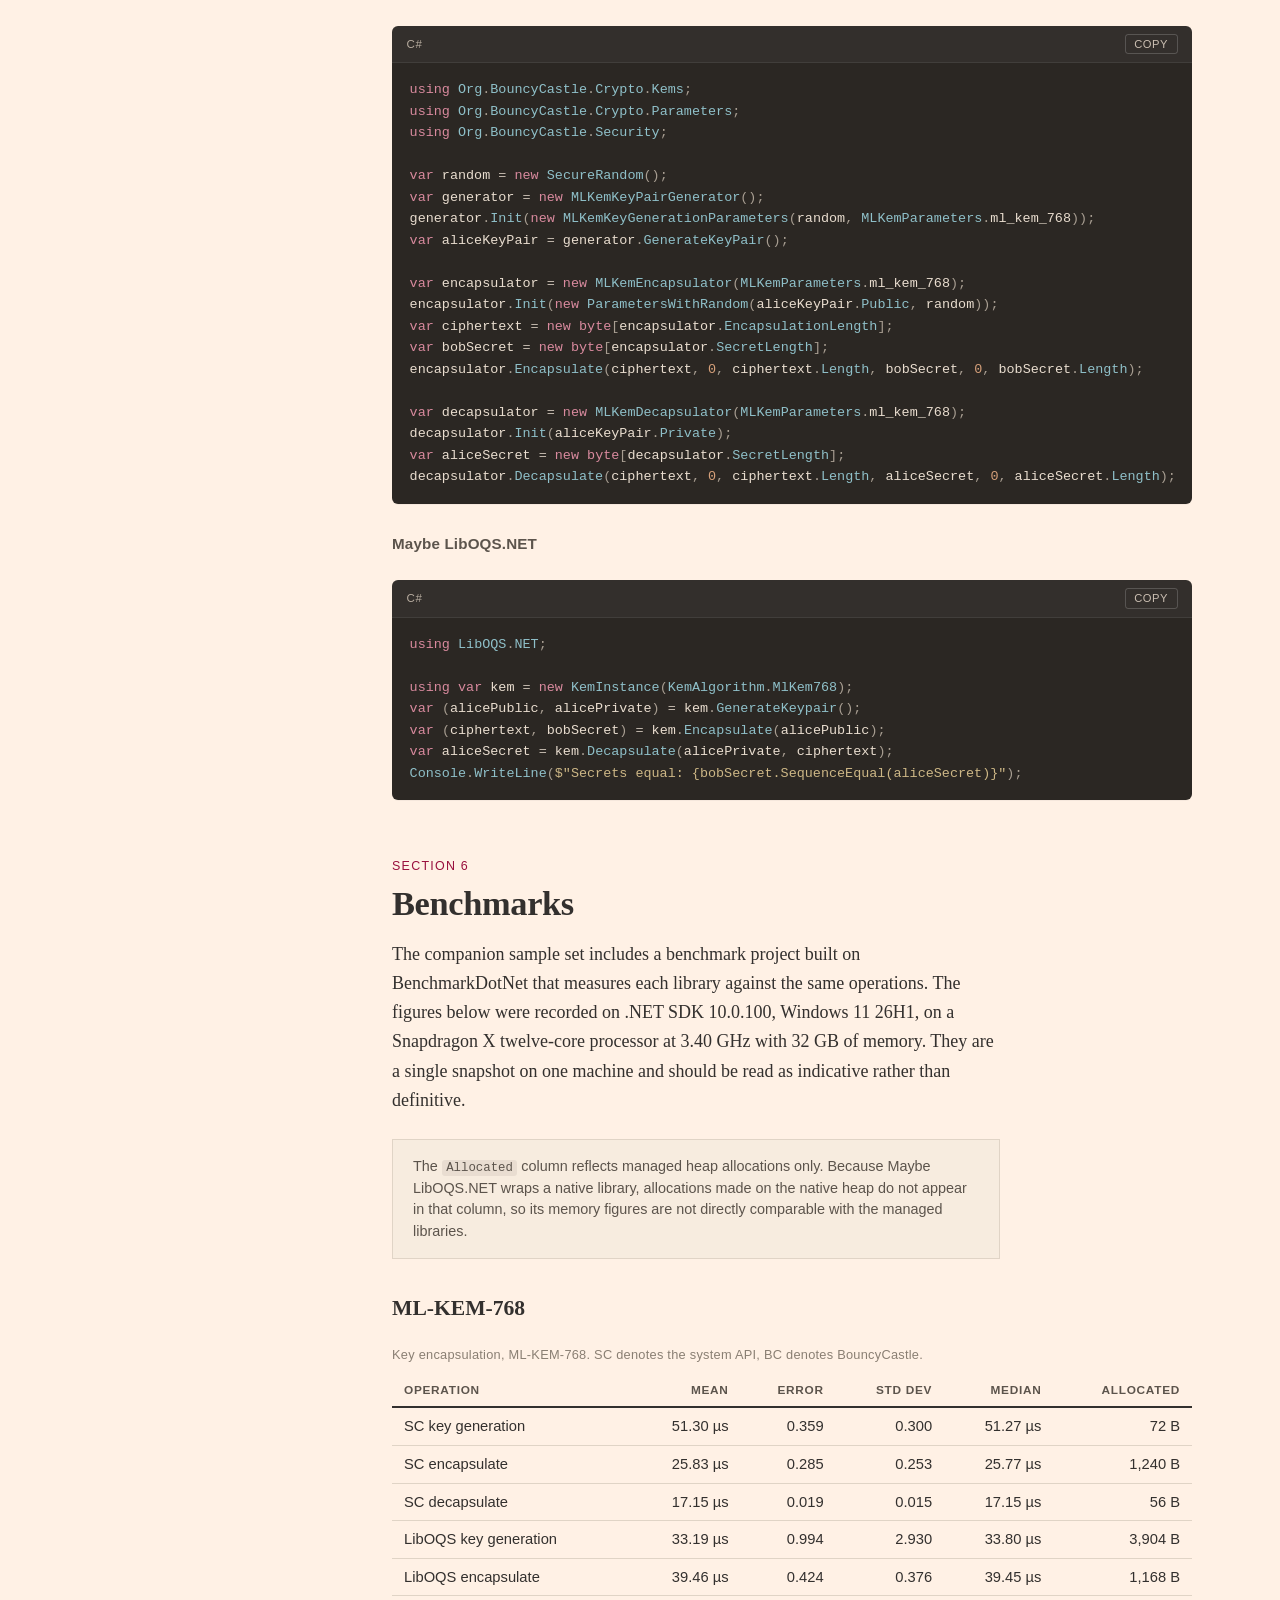
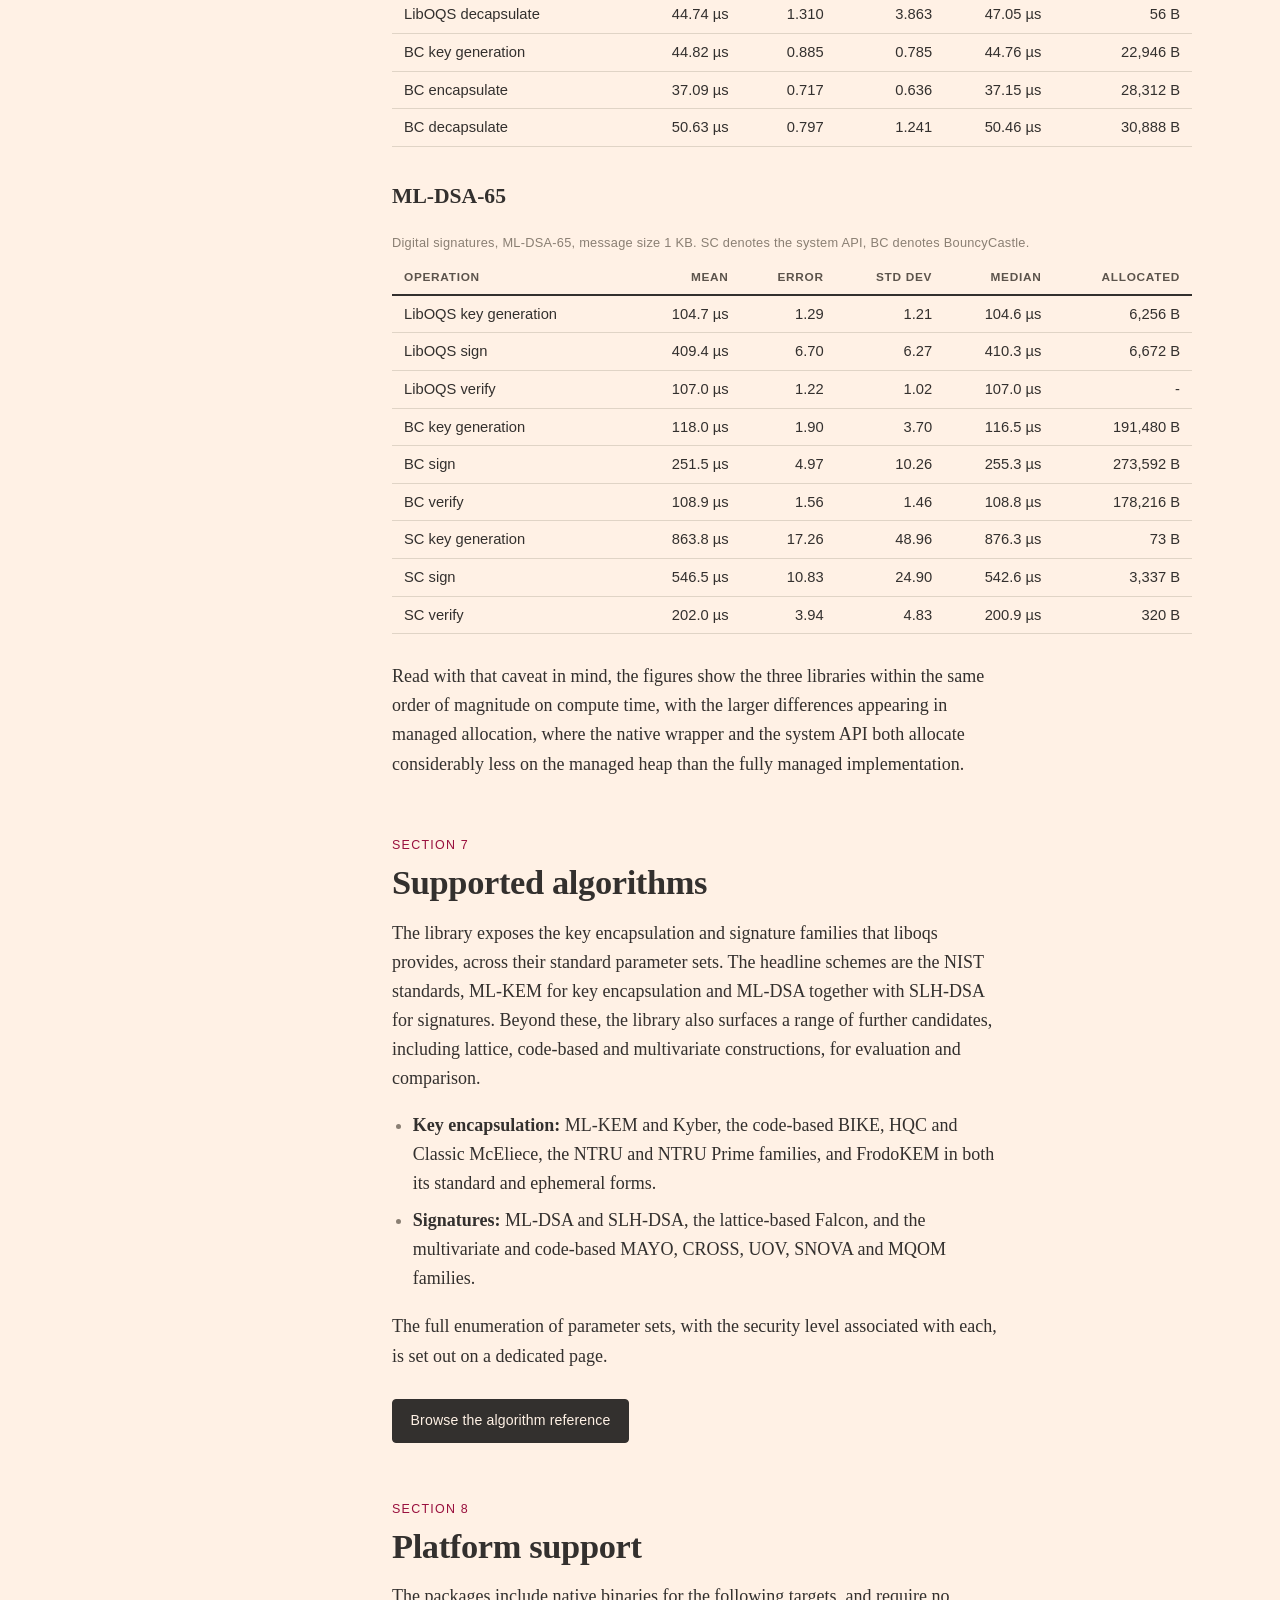
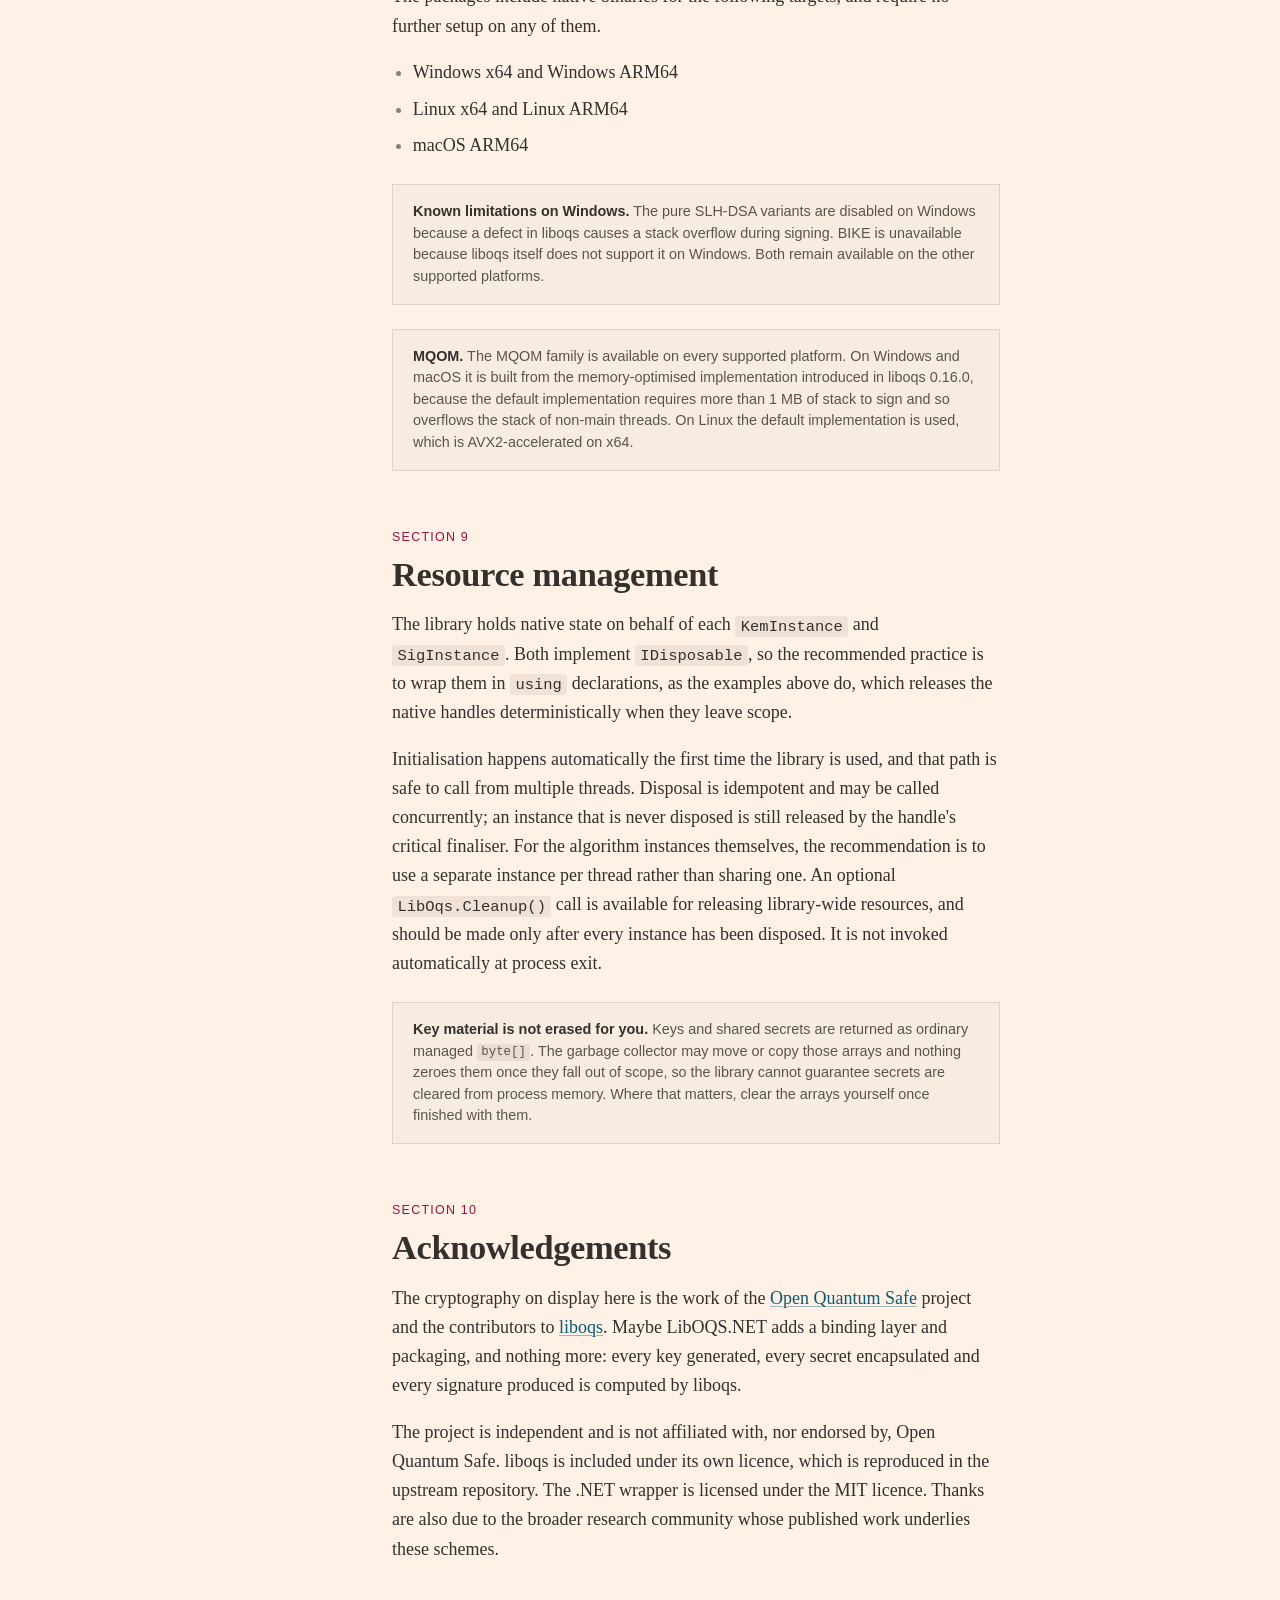
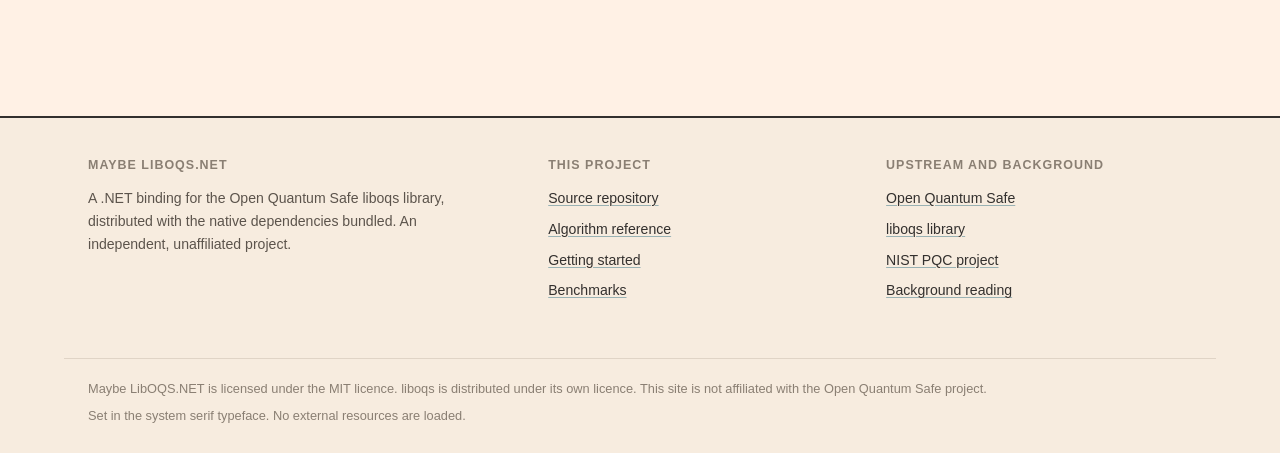
==== commit 32b6734a: "Merge pull request #15 from filipw/bug-fixes Fix native interop lifetime and validation bugs" ====
--- a/website/index.html
+++ b/website/index.html
@@ -623,11 +623,21 @@
         </p>
         <p>
           Initialisation happens automatically the first time the library is used, and that path
-          is safe to call from multiple threads. For the algorithm instances themselves, the
-          recommendation is to use a separate instance per thread rather than sharing one. An
-          optional <code>LibOqs.Cleanup()</code> call is available for releasing library-wide
-          resources once at application shutdown.
-        </p>
+          is safe to call from multiple threads. Disposal is idempotent and may be called
+          concurrently; an instance that is never disposed is still released by the handle's
+          critical finaliser. For the algorithm instances themselves, the recommendation is to use
+          a separate instance per thread rather than sharing one. An optional
+          <code>LibOqs.Cleanup()</code> call is available for releasing library-wide resources, and
+          should be made only after every instance has been disposed. It is not invoked
+          automatically at process exit.
+        </p>
+        <div class="note">
+          <strong>Key material is not erased for you.</strong> Keys and shared secrets are returned
+          as ordinary managed <code>byte[]</code>. The garbage collector may move or copy those
+          arrays and nothing zeroes them once they fall out of scope, so the library cannot
+          guarantee secrets are cleared from process memory. Where that matters, clear the arrays
+          yourself once finished with them.
+        </div>
       </section>
 
       <section id="acknowledgements">
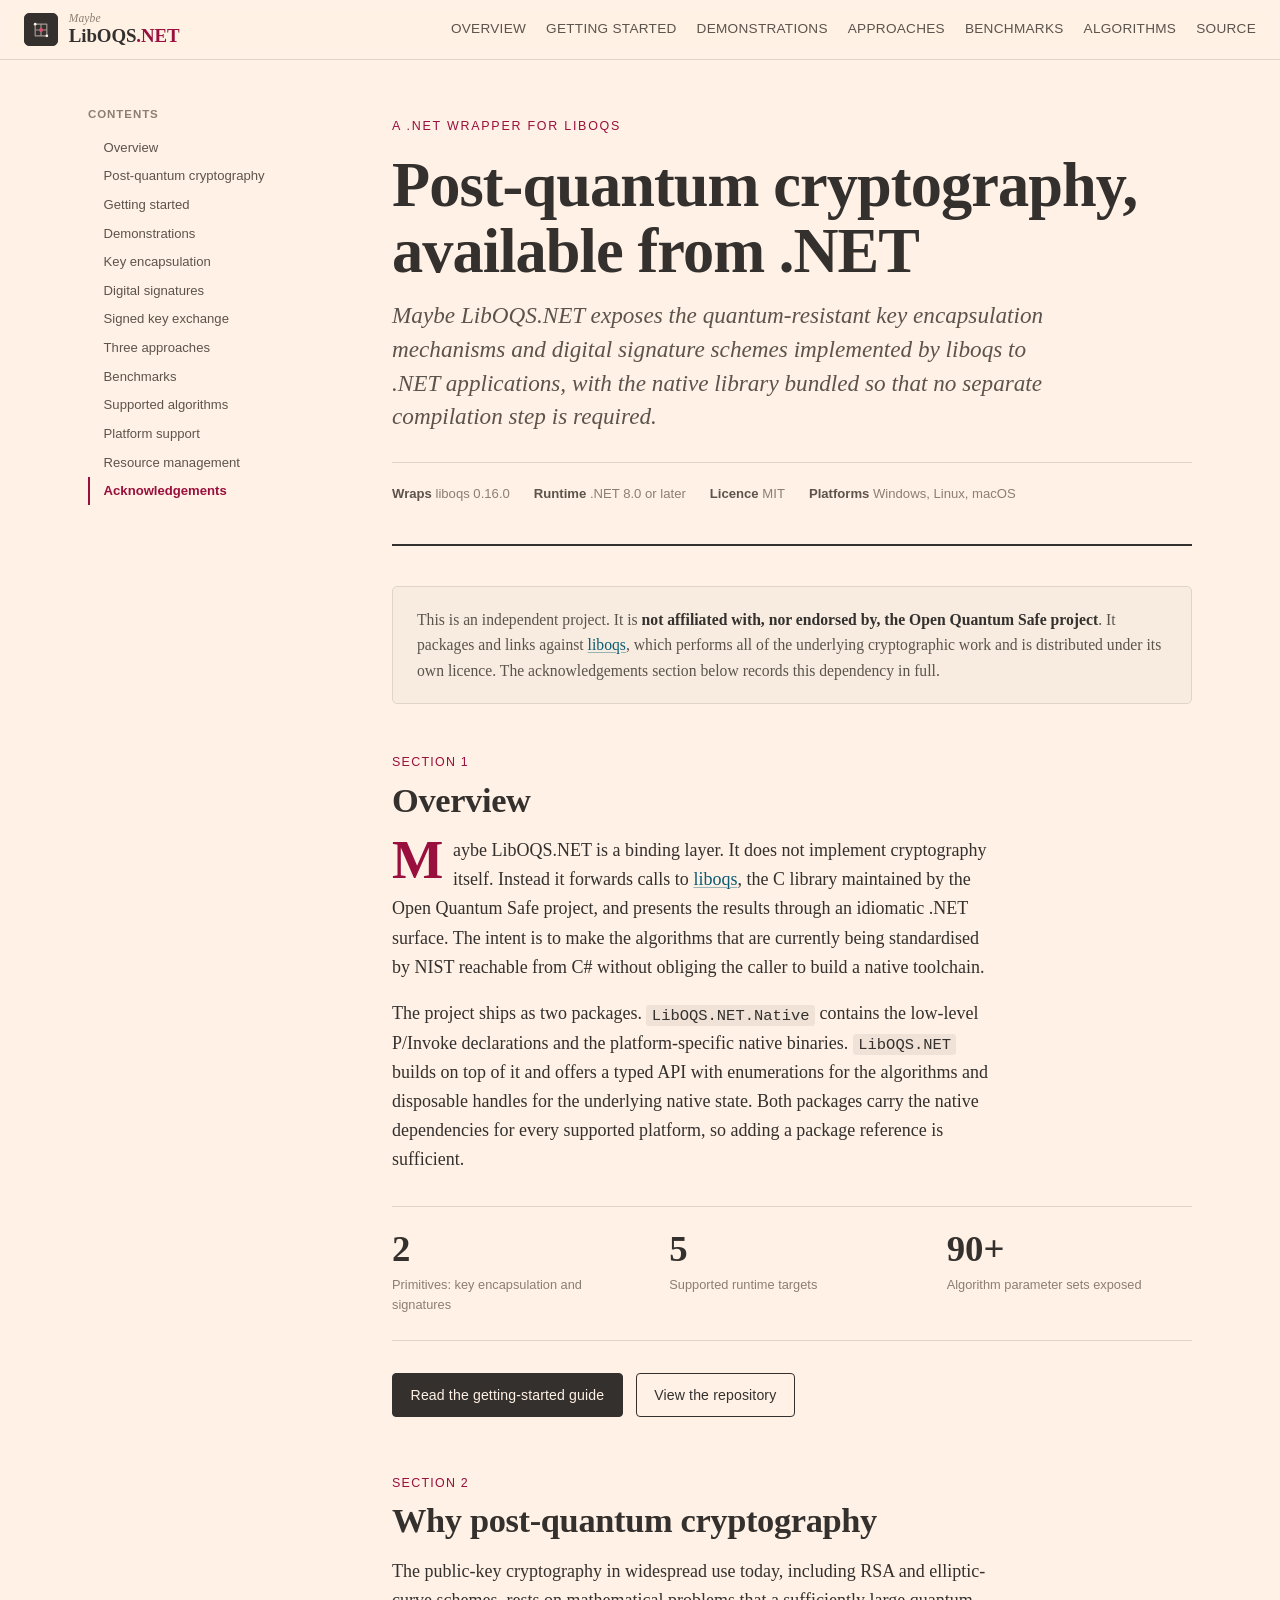
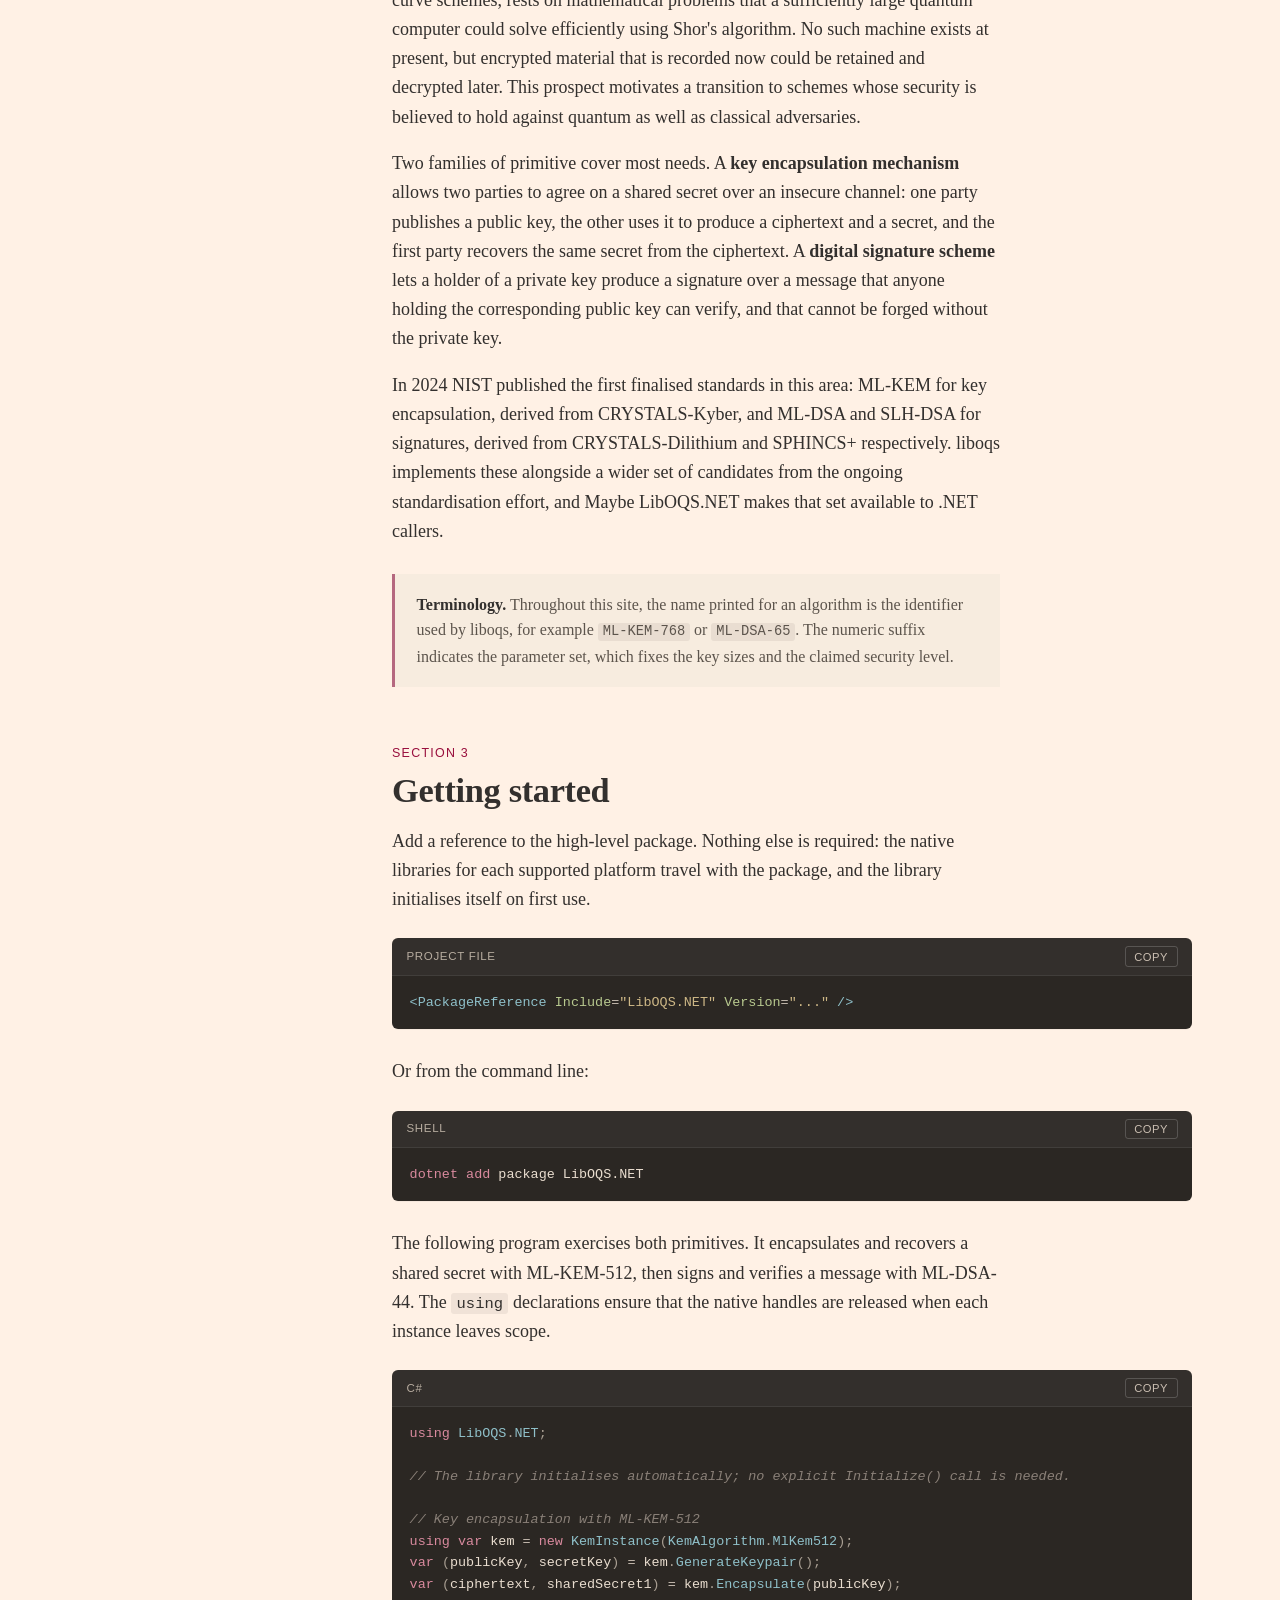
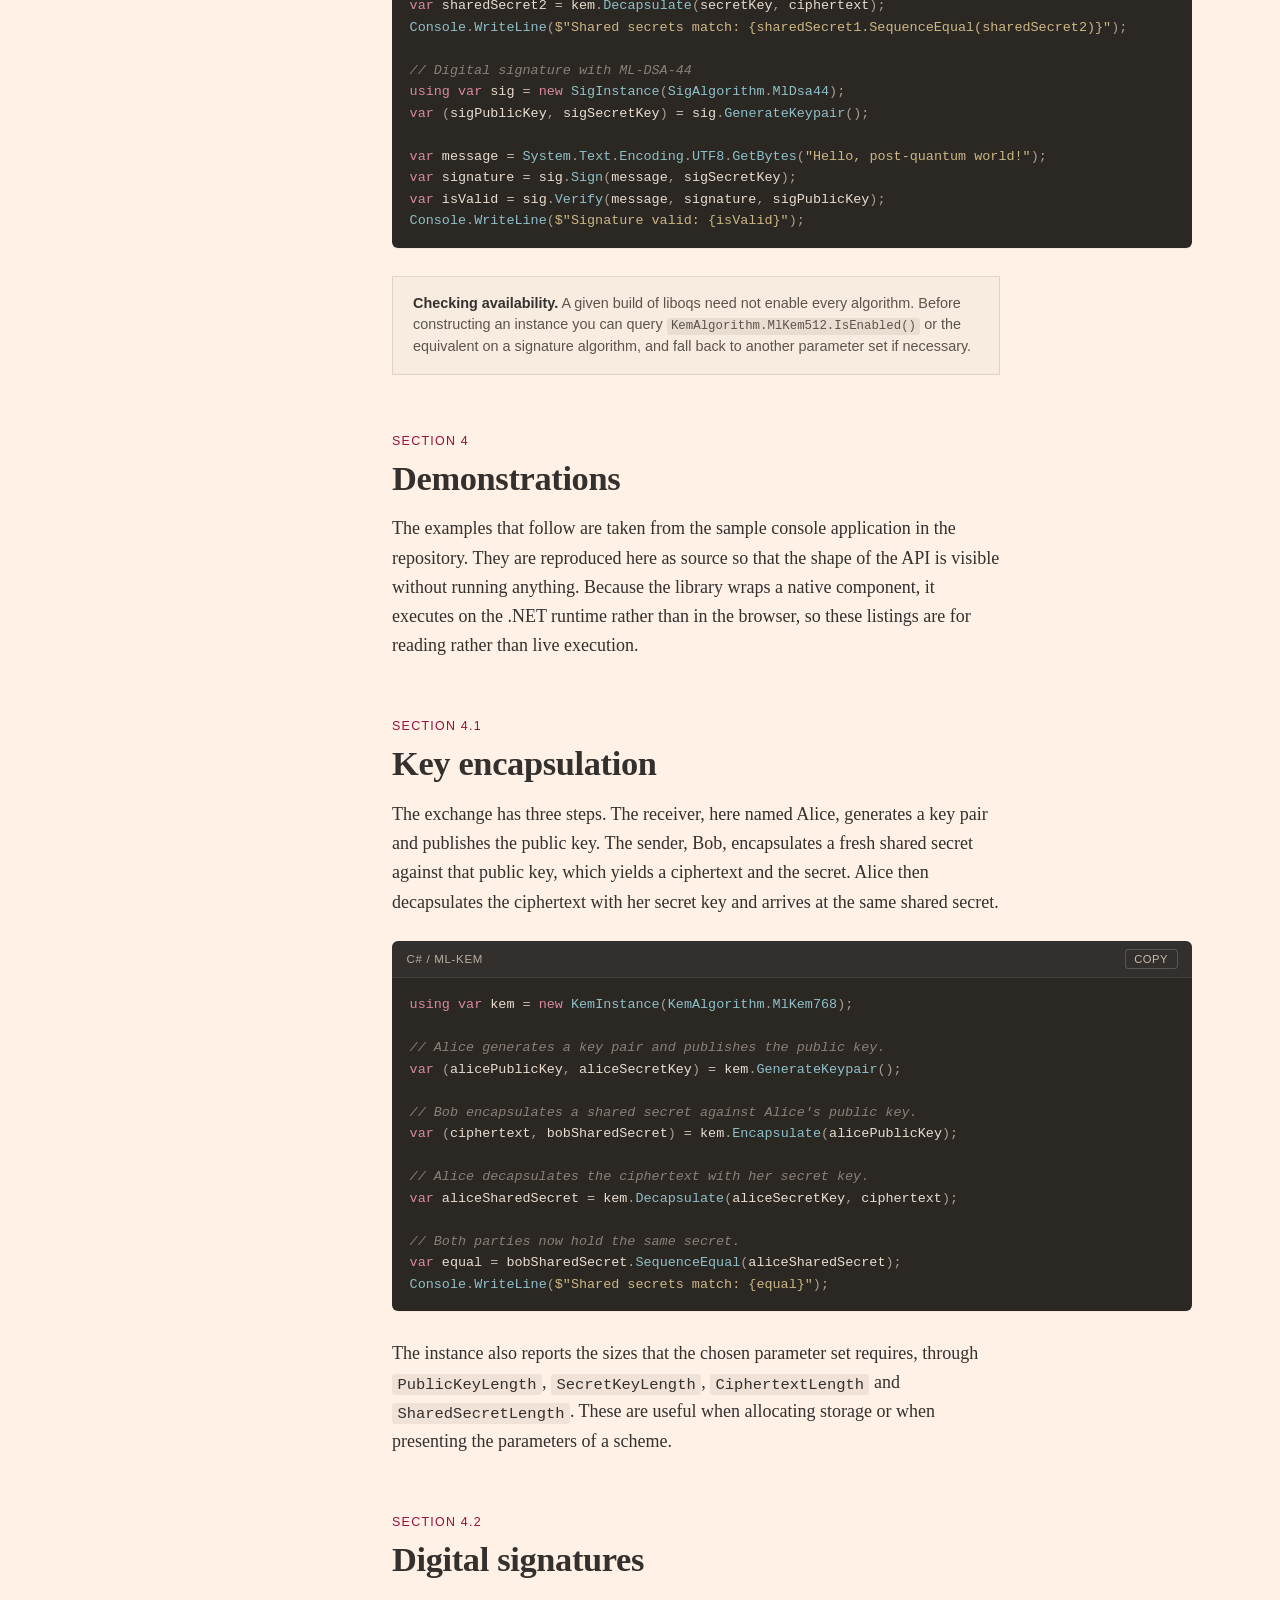
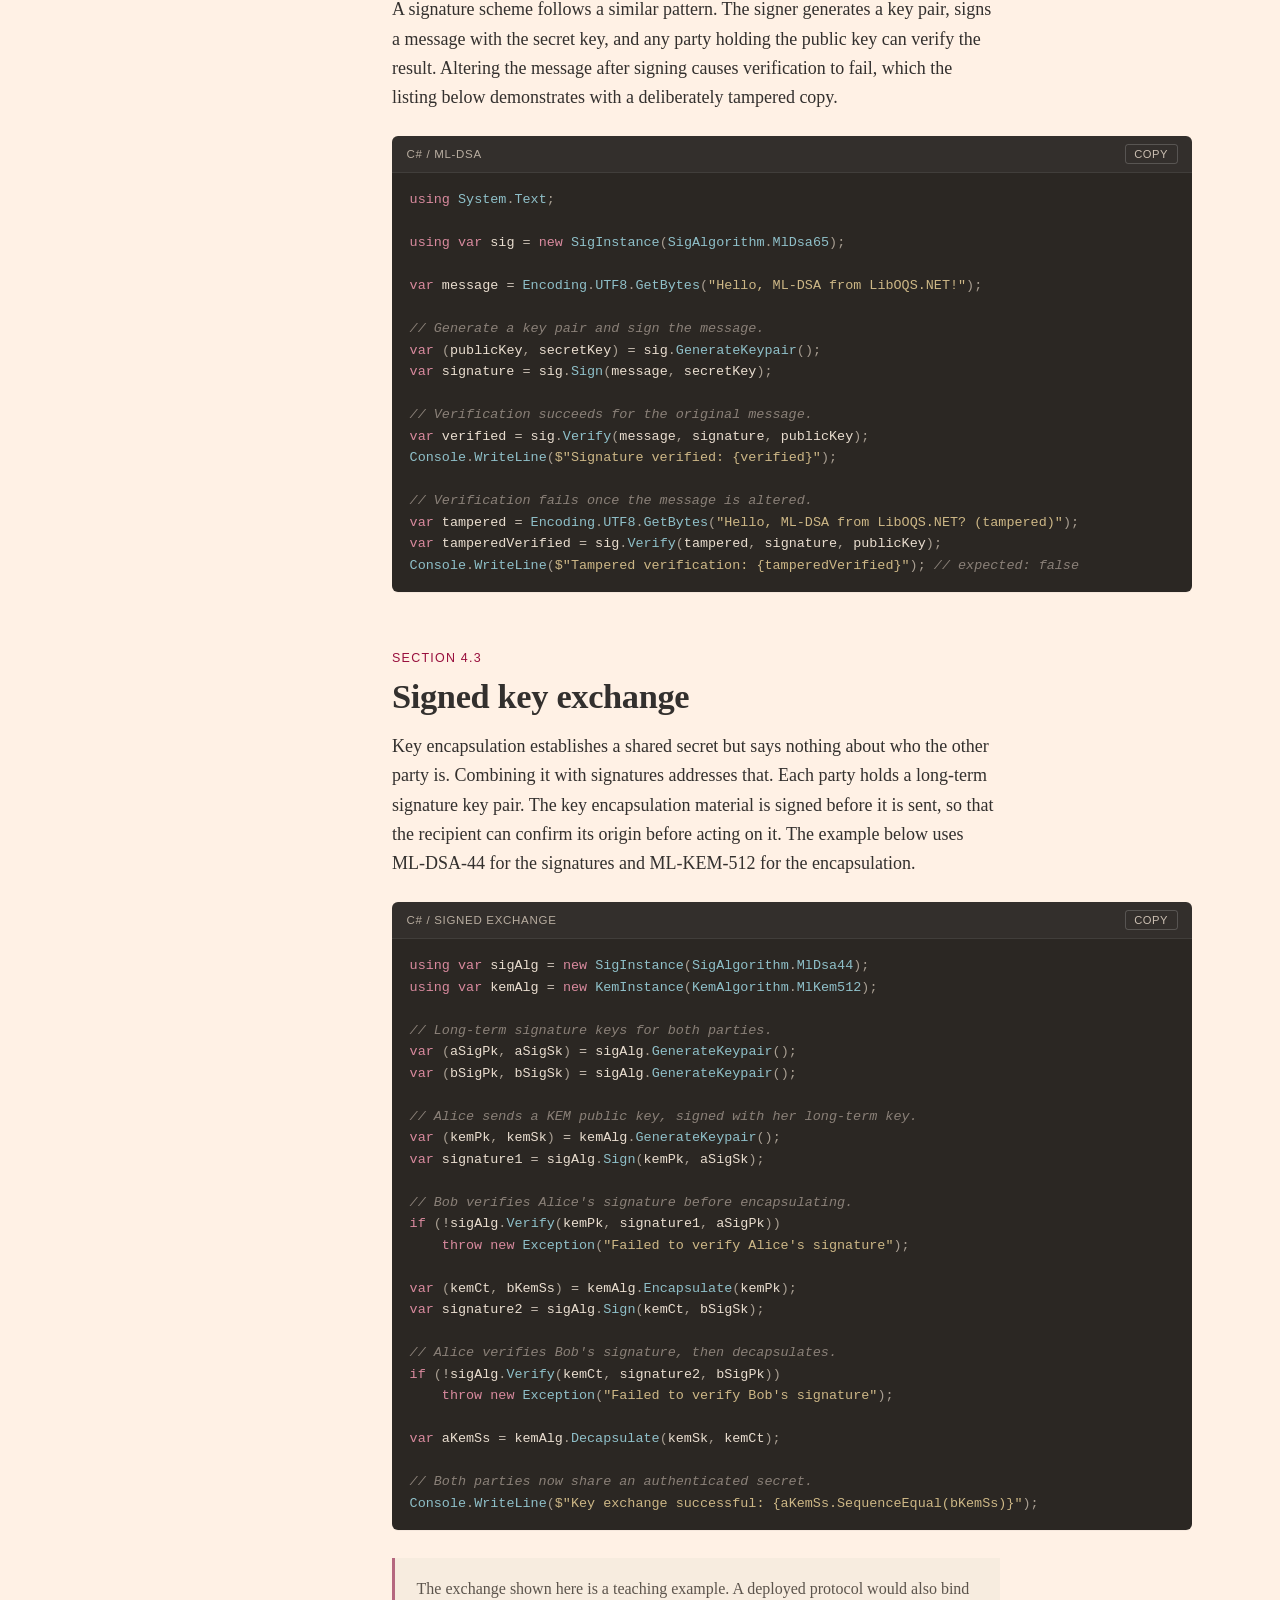
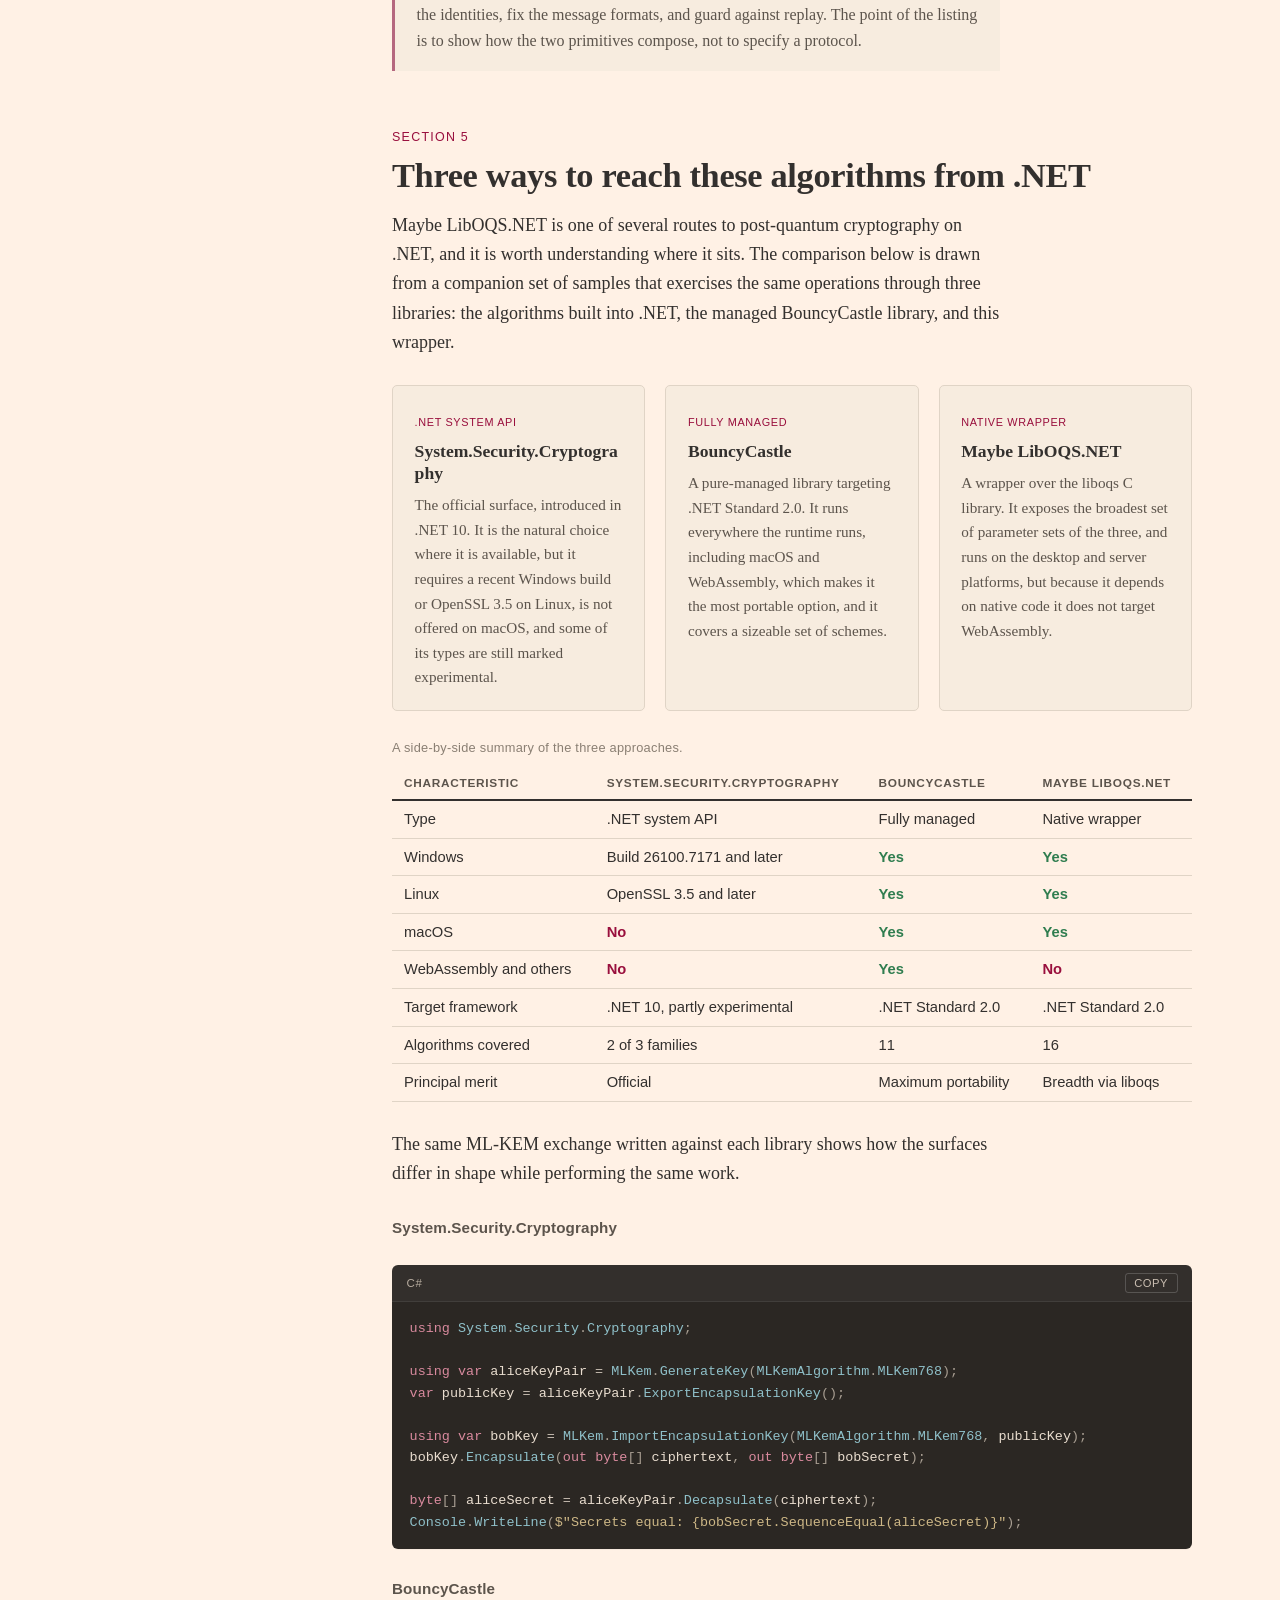
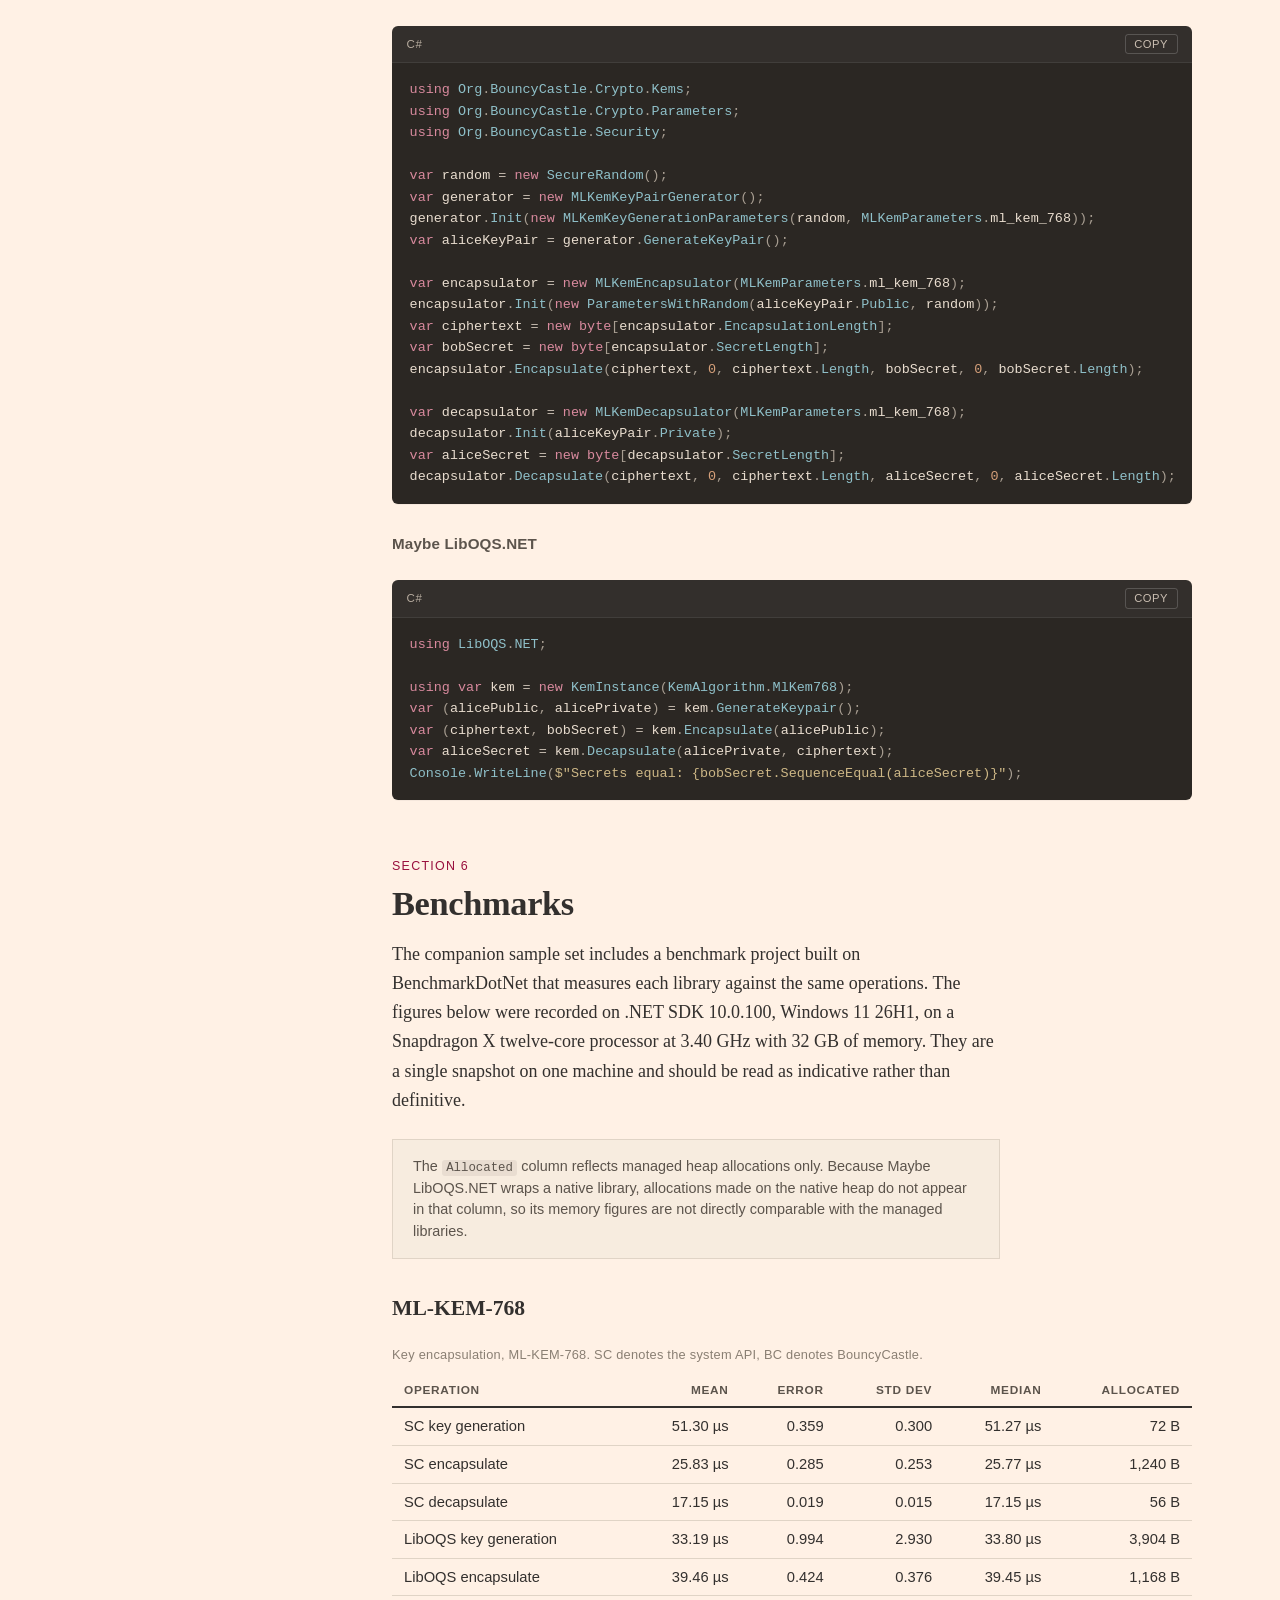
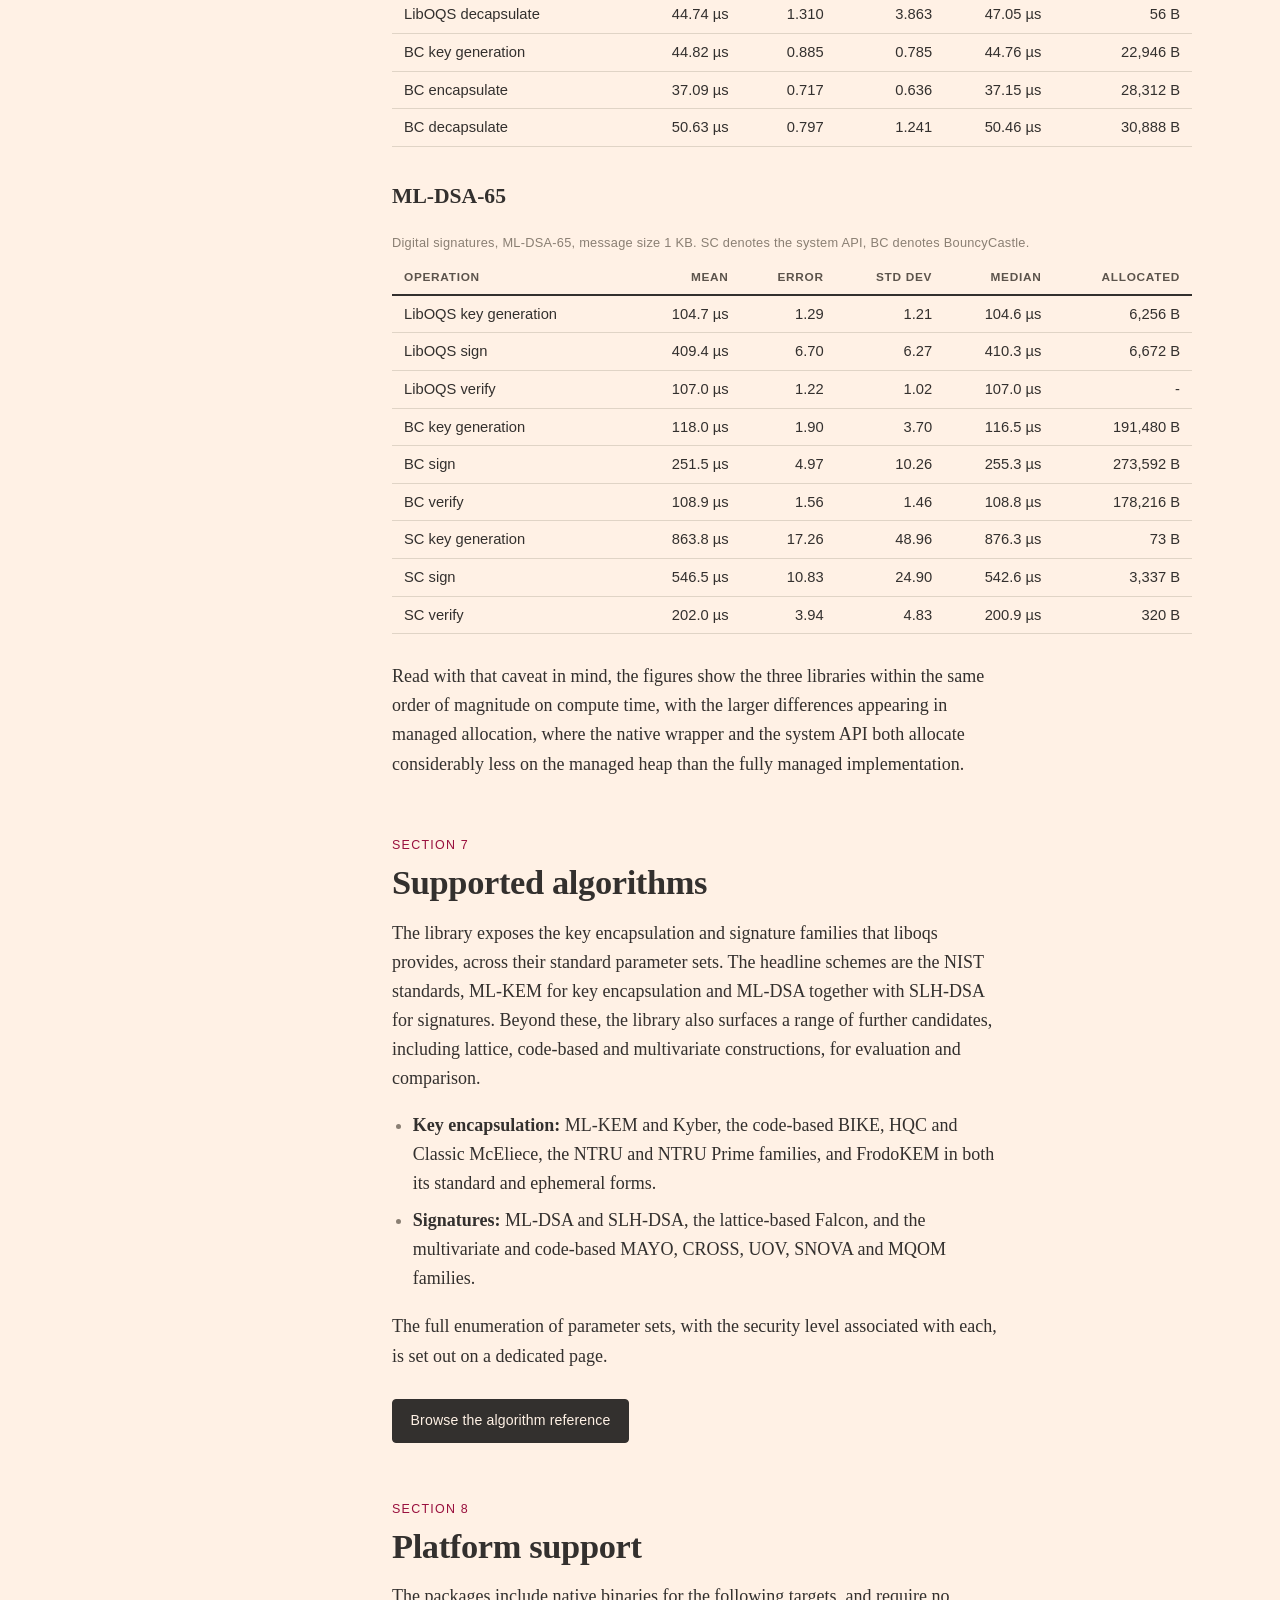
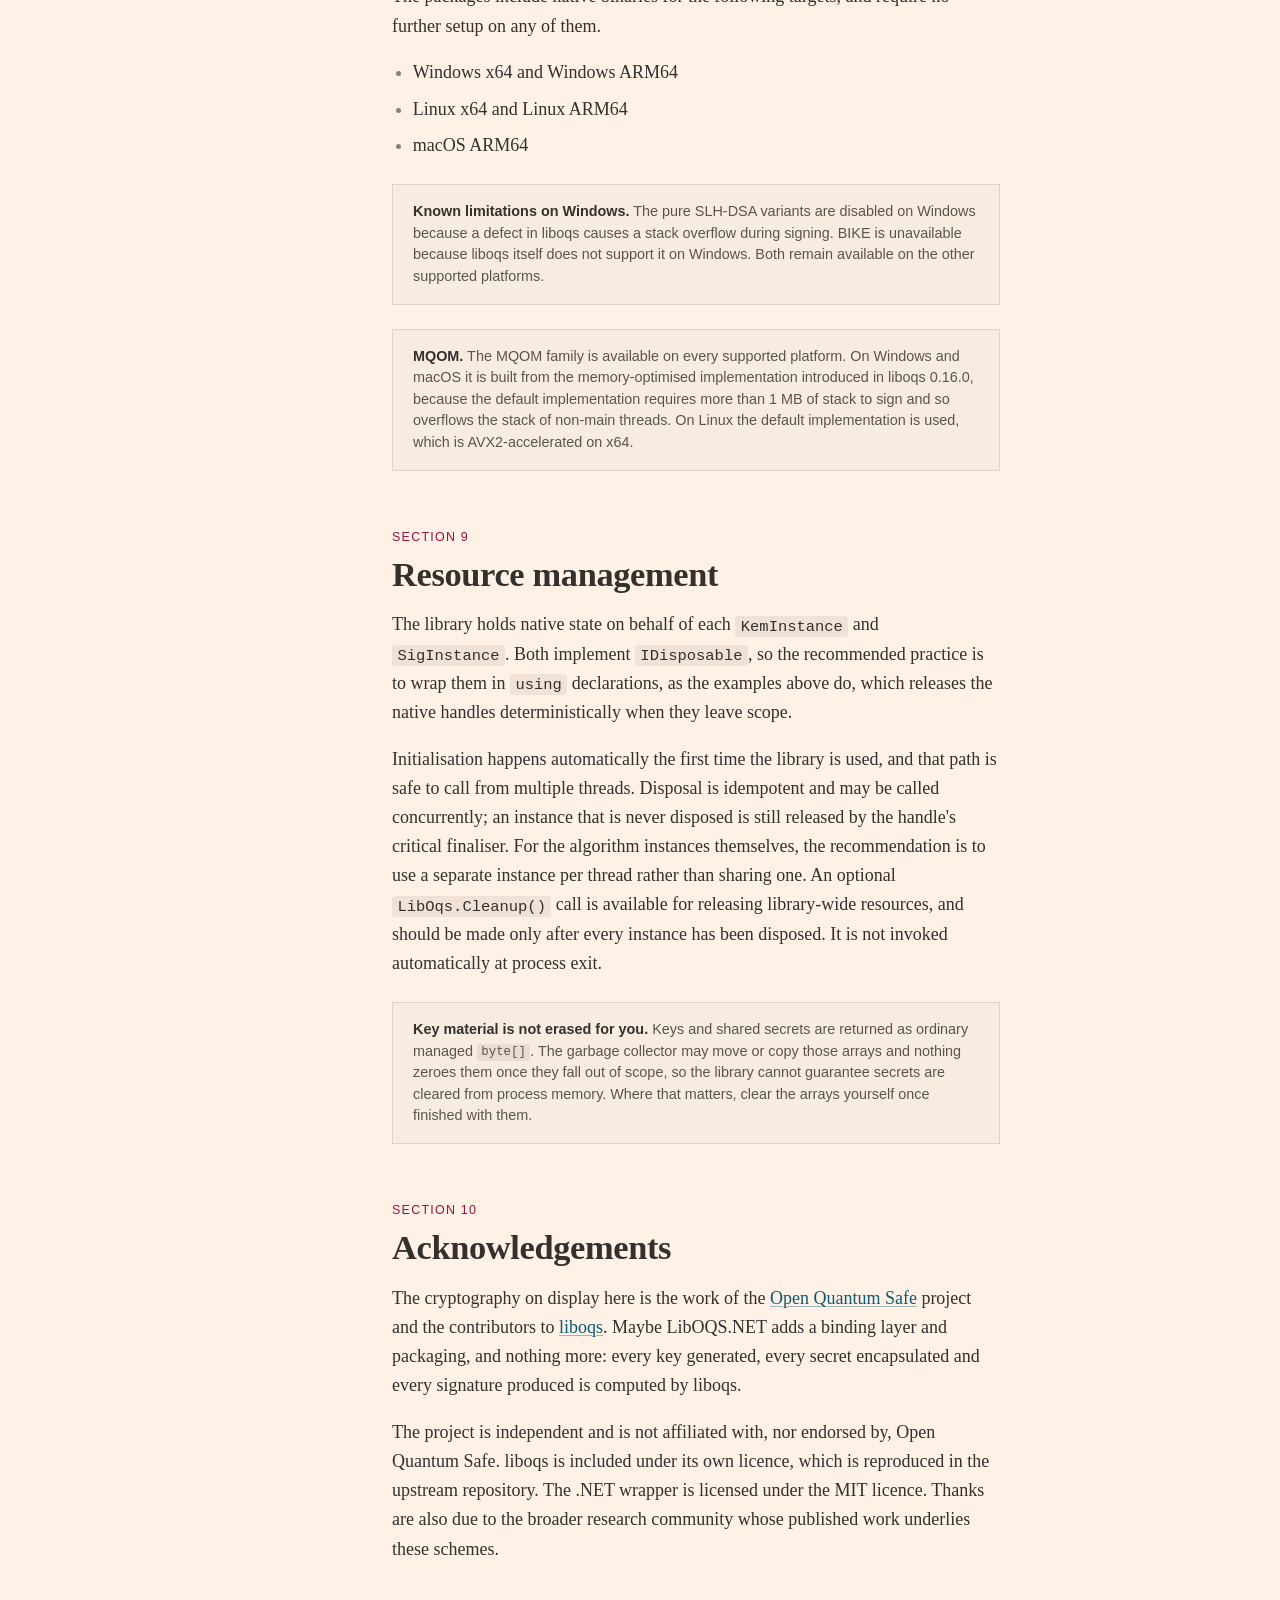
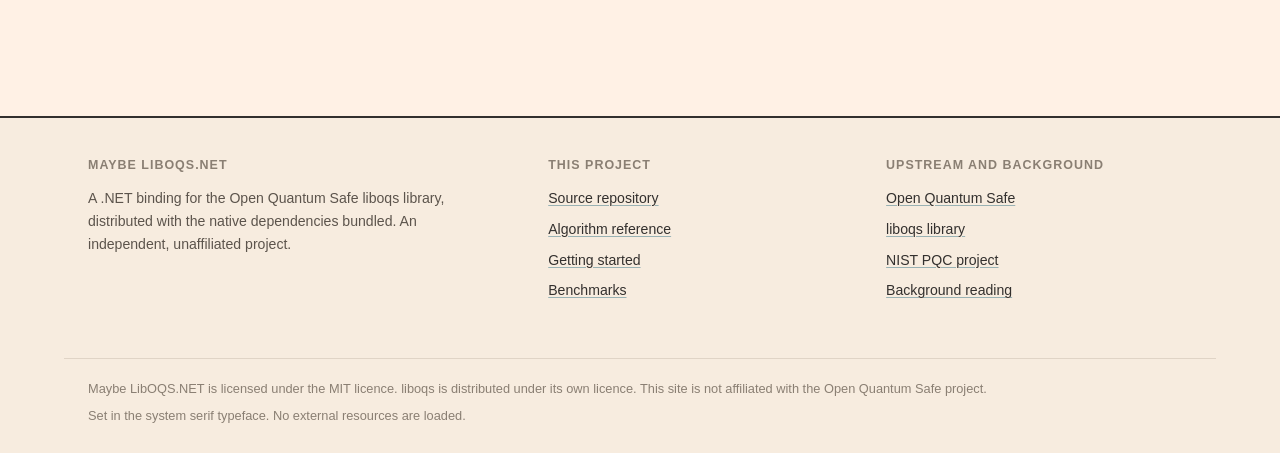
==== commit ed36e08a: "target .net 8 / .net 10" ====
--- a/website/index.html
+++ b/website/index.html
@@ -74,7 +74,7 @@
         </p>
         <div class="masthead__meta">
           <span><strong>Wraps</strong> liboqs 0.16.0</span>
-          <span><strong>Runtime</strong> .NET 9.0 or later</span>
+          <span><strong>Runtime</strong> .NET 8.0 or later</span>
           <span><strong>Licence</strong> MIT</span>
           <span><strong>Platforms</strong> Windows, Linux, macOS</span>
         </div>
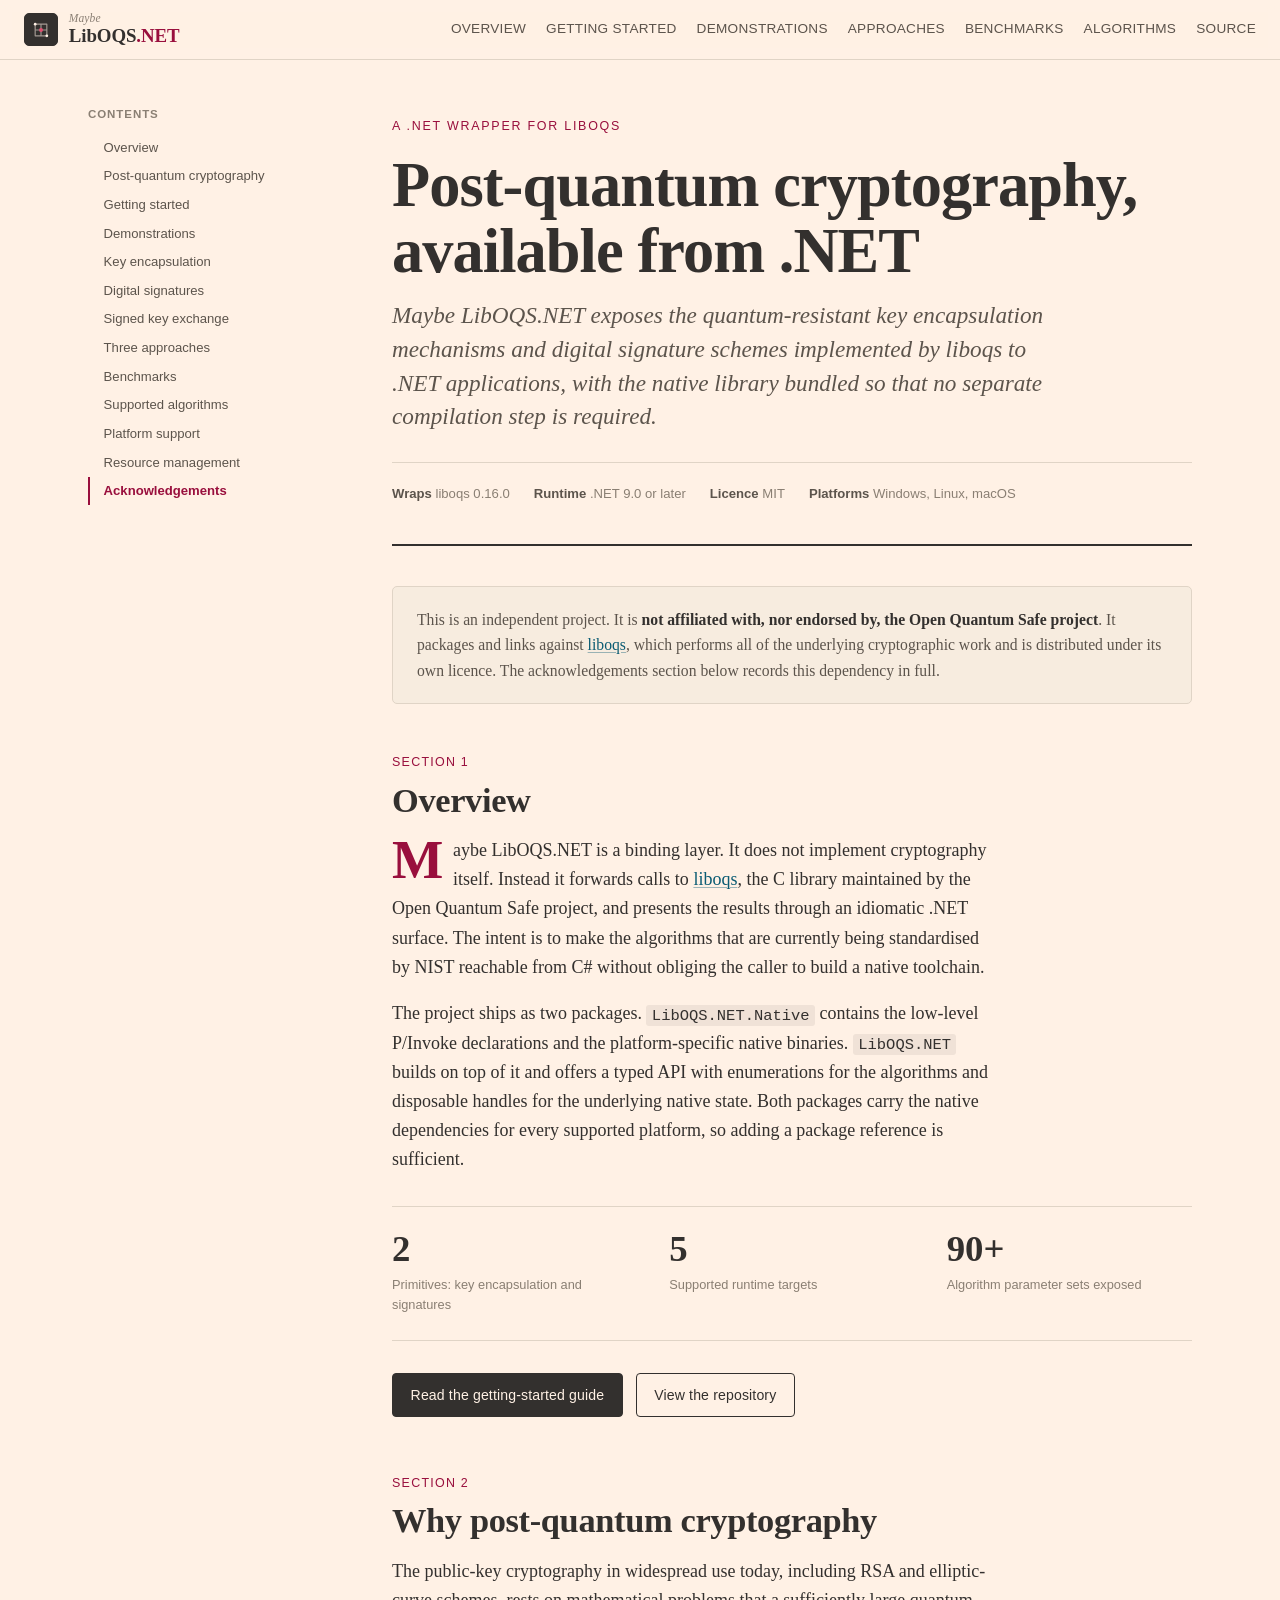
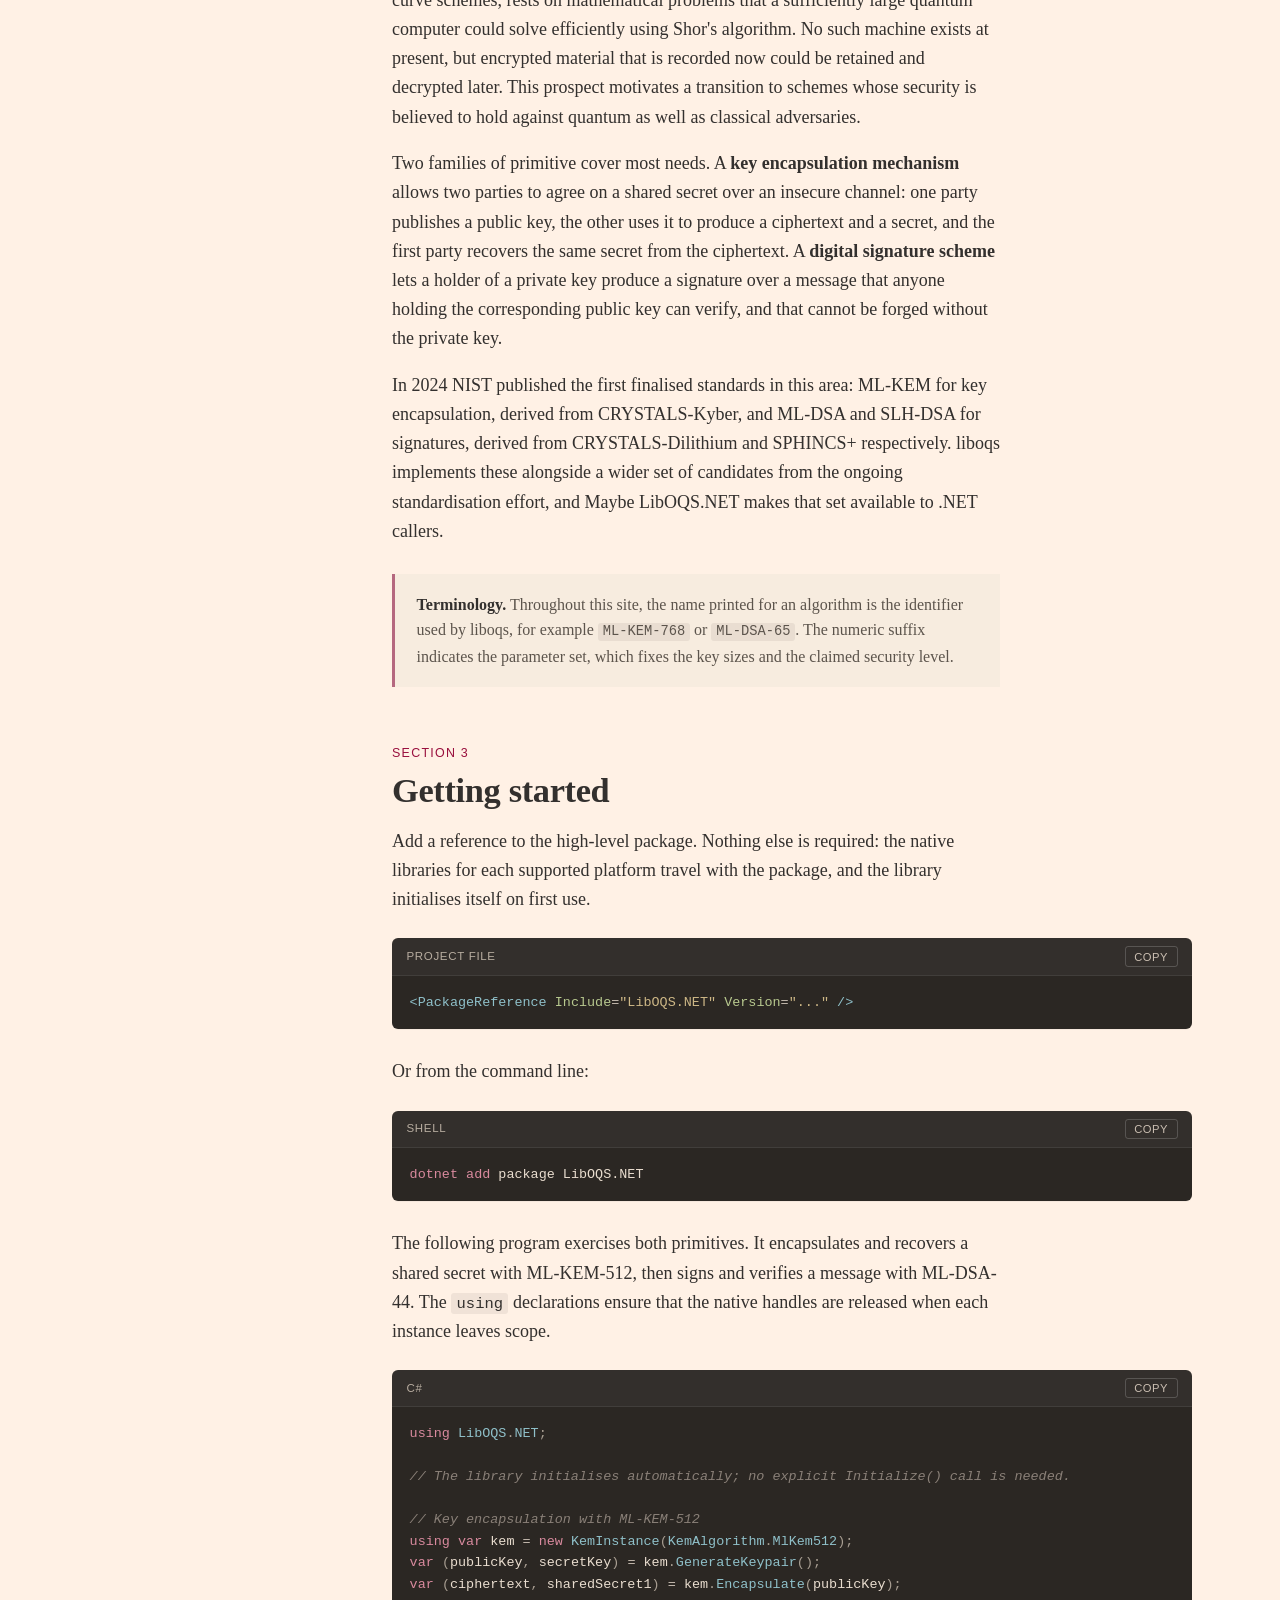
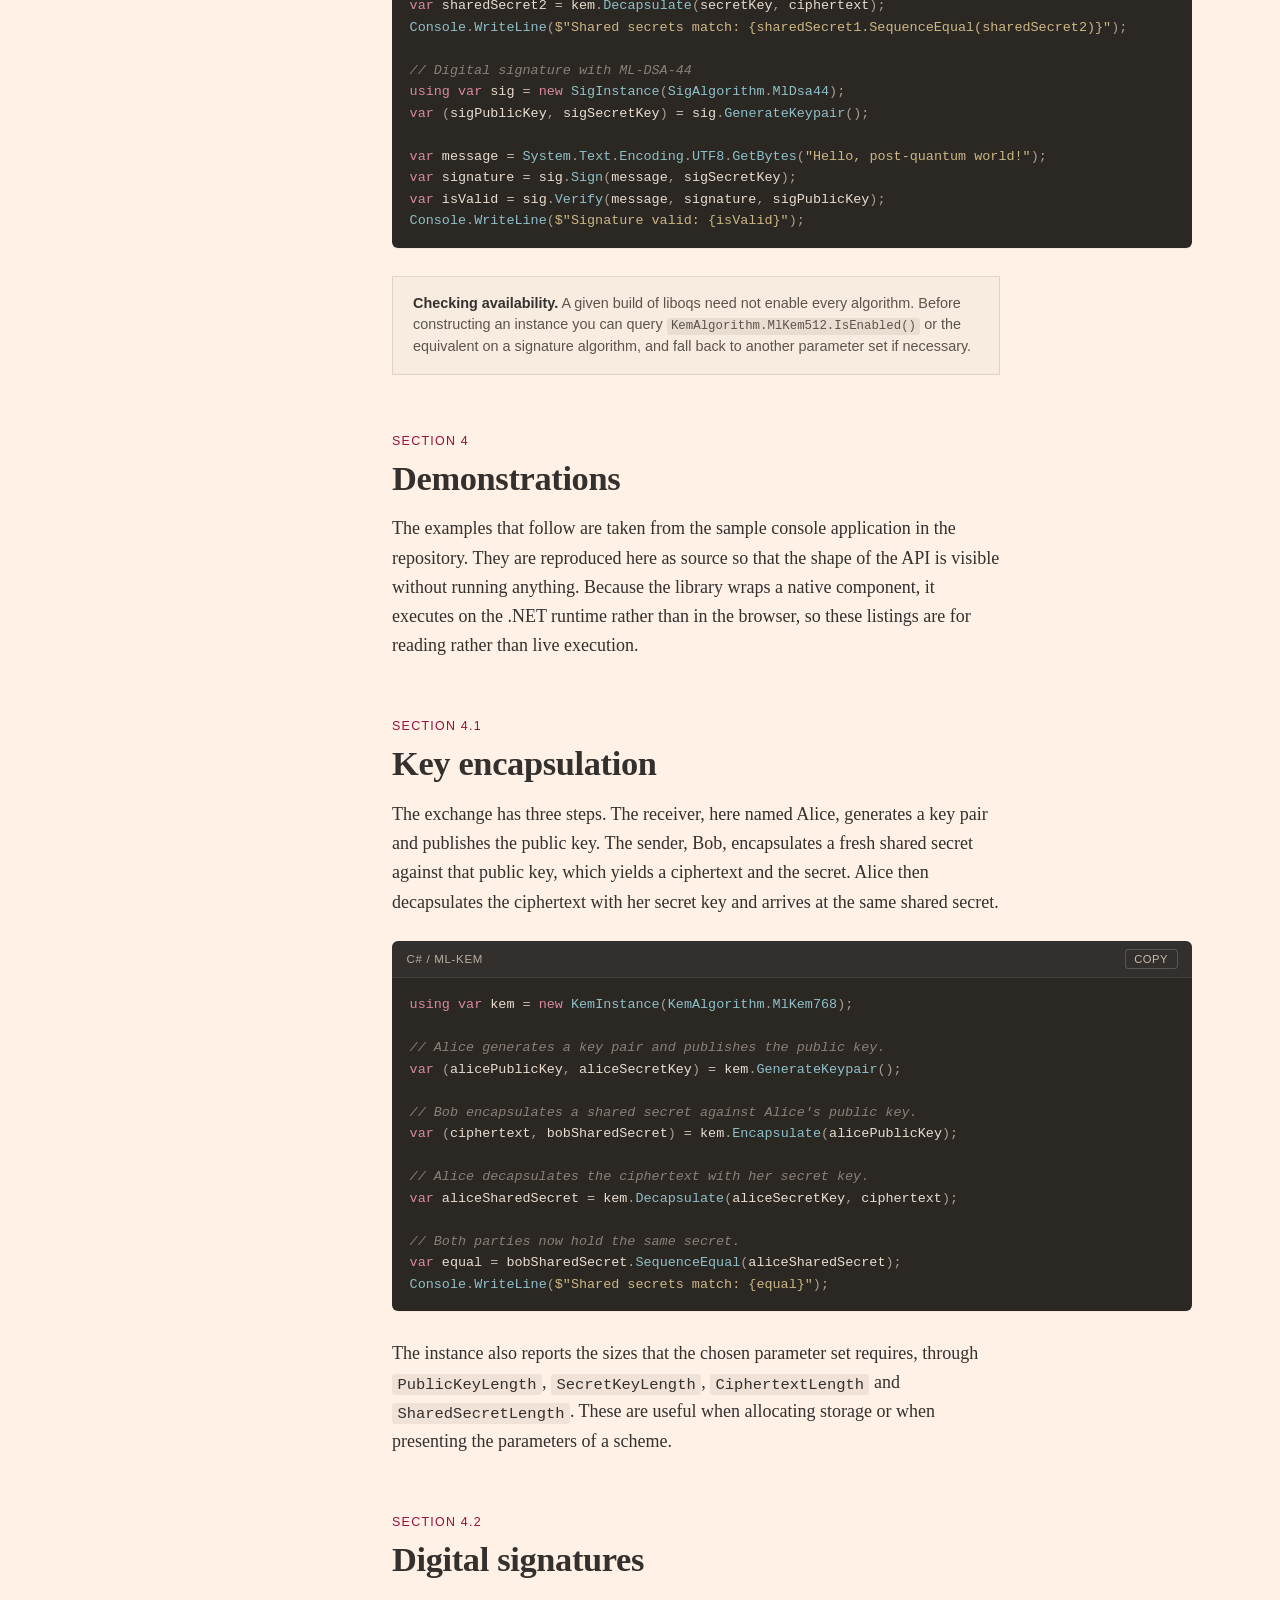
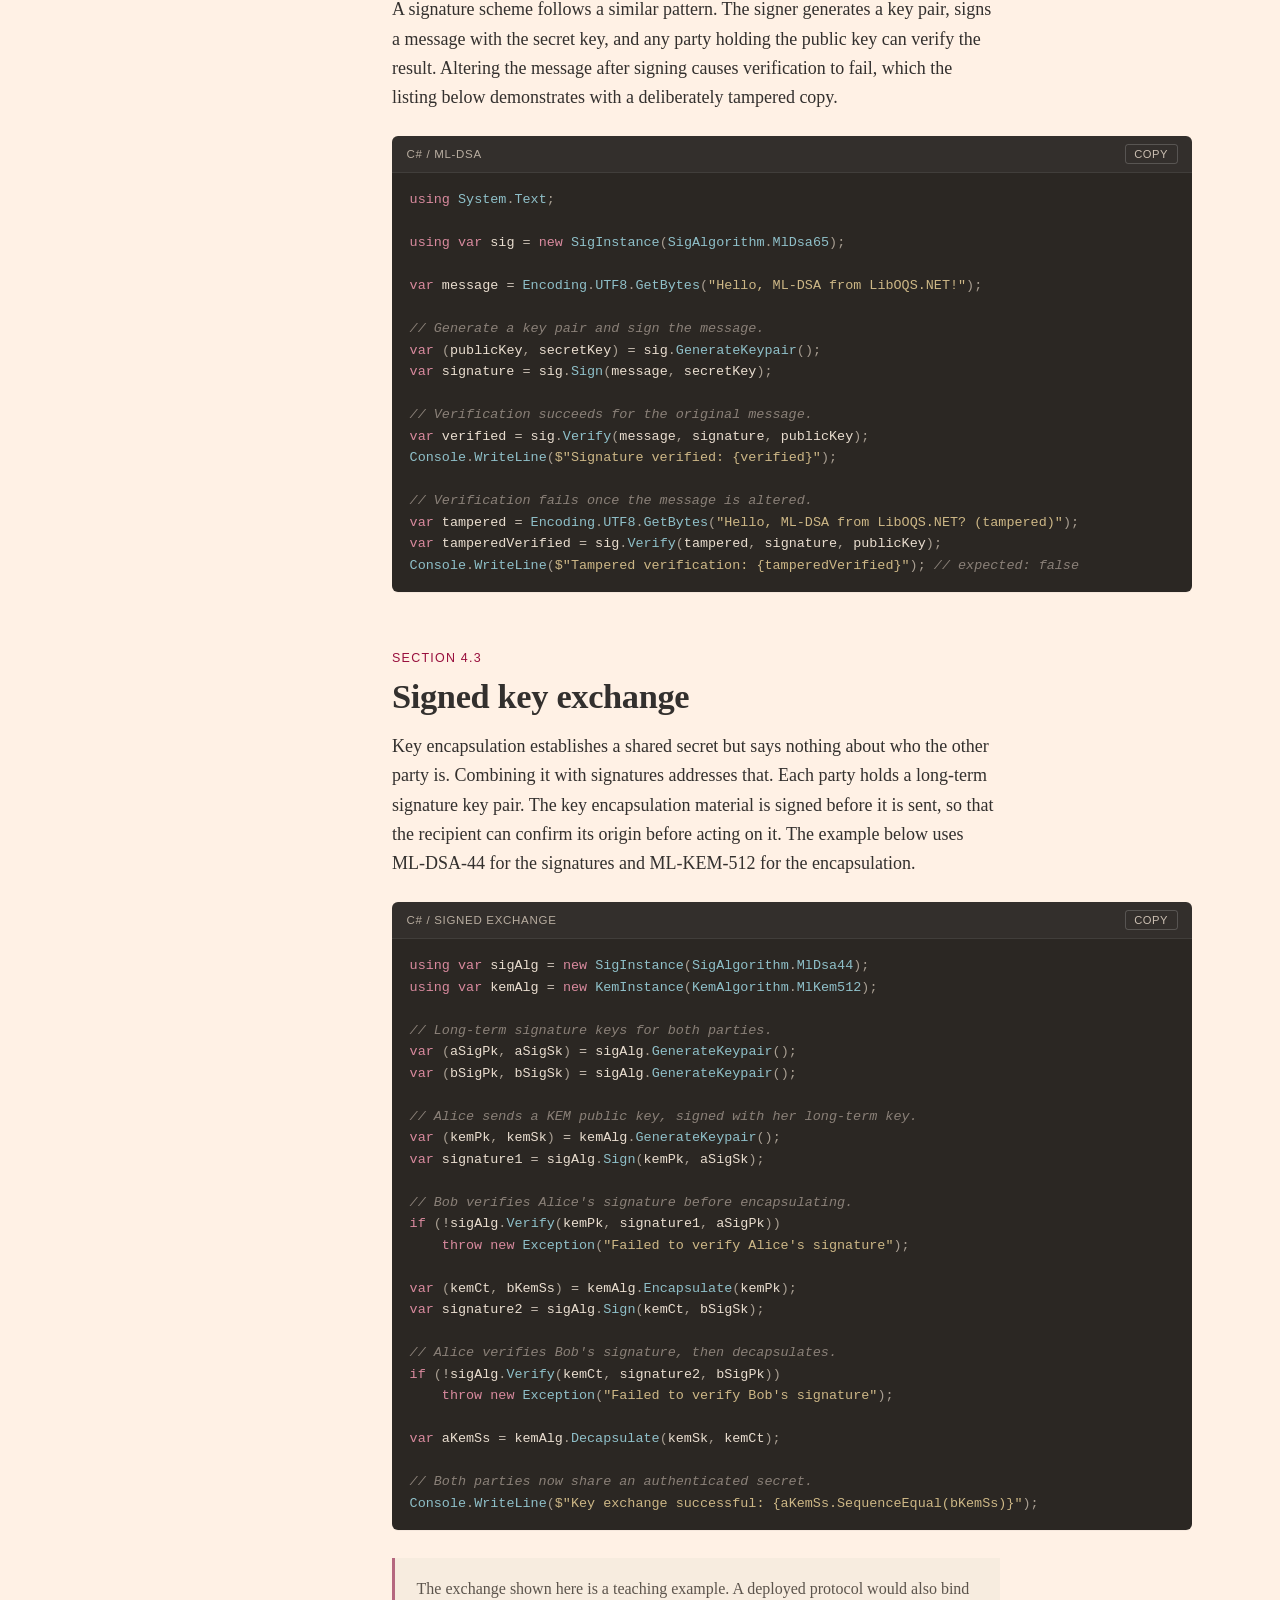
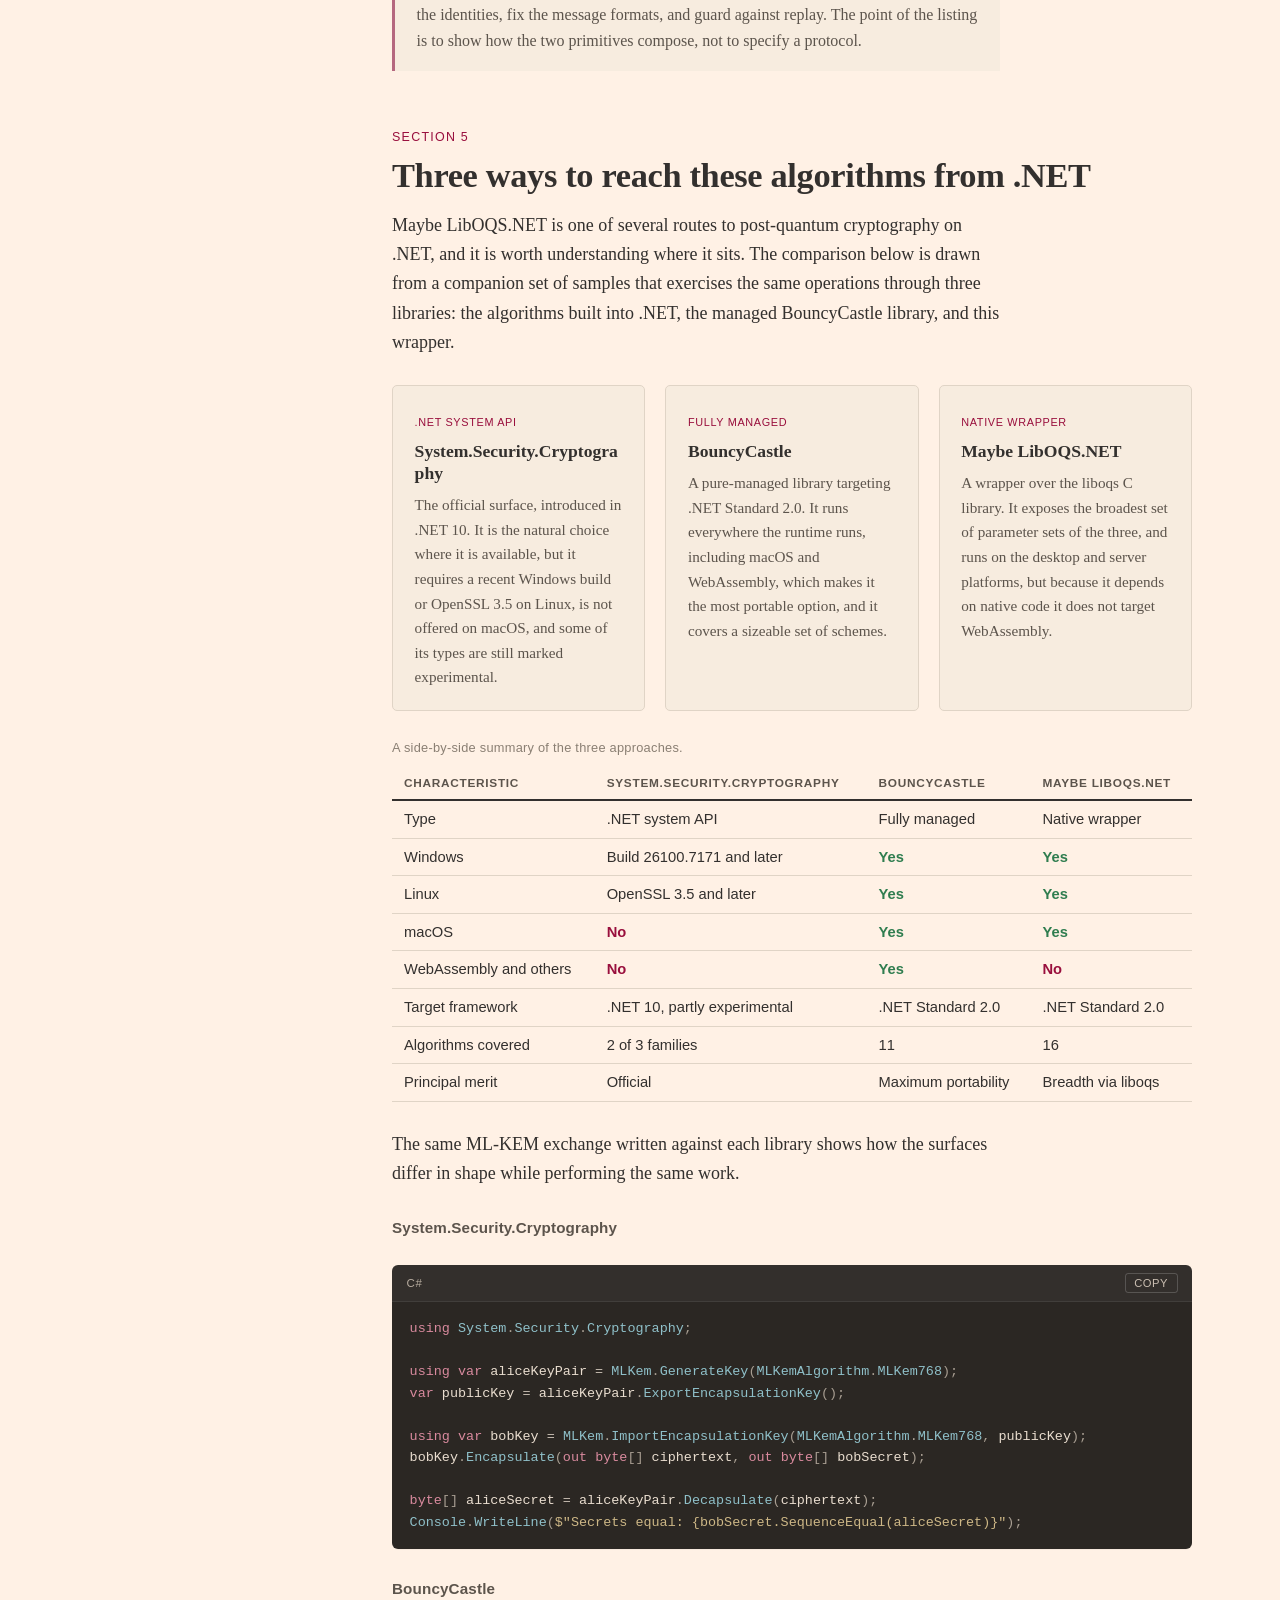
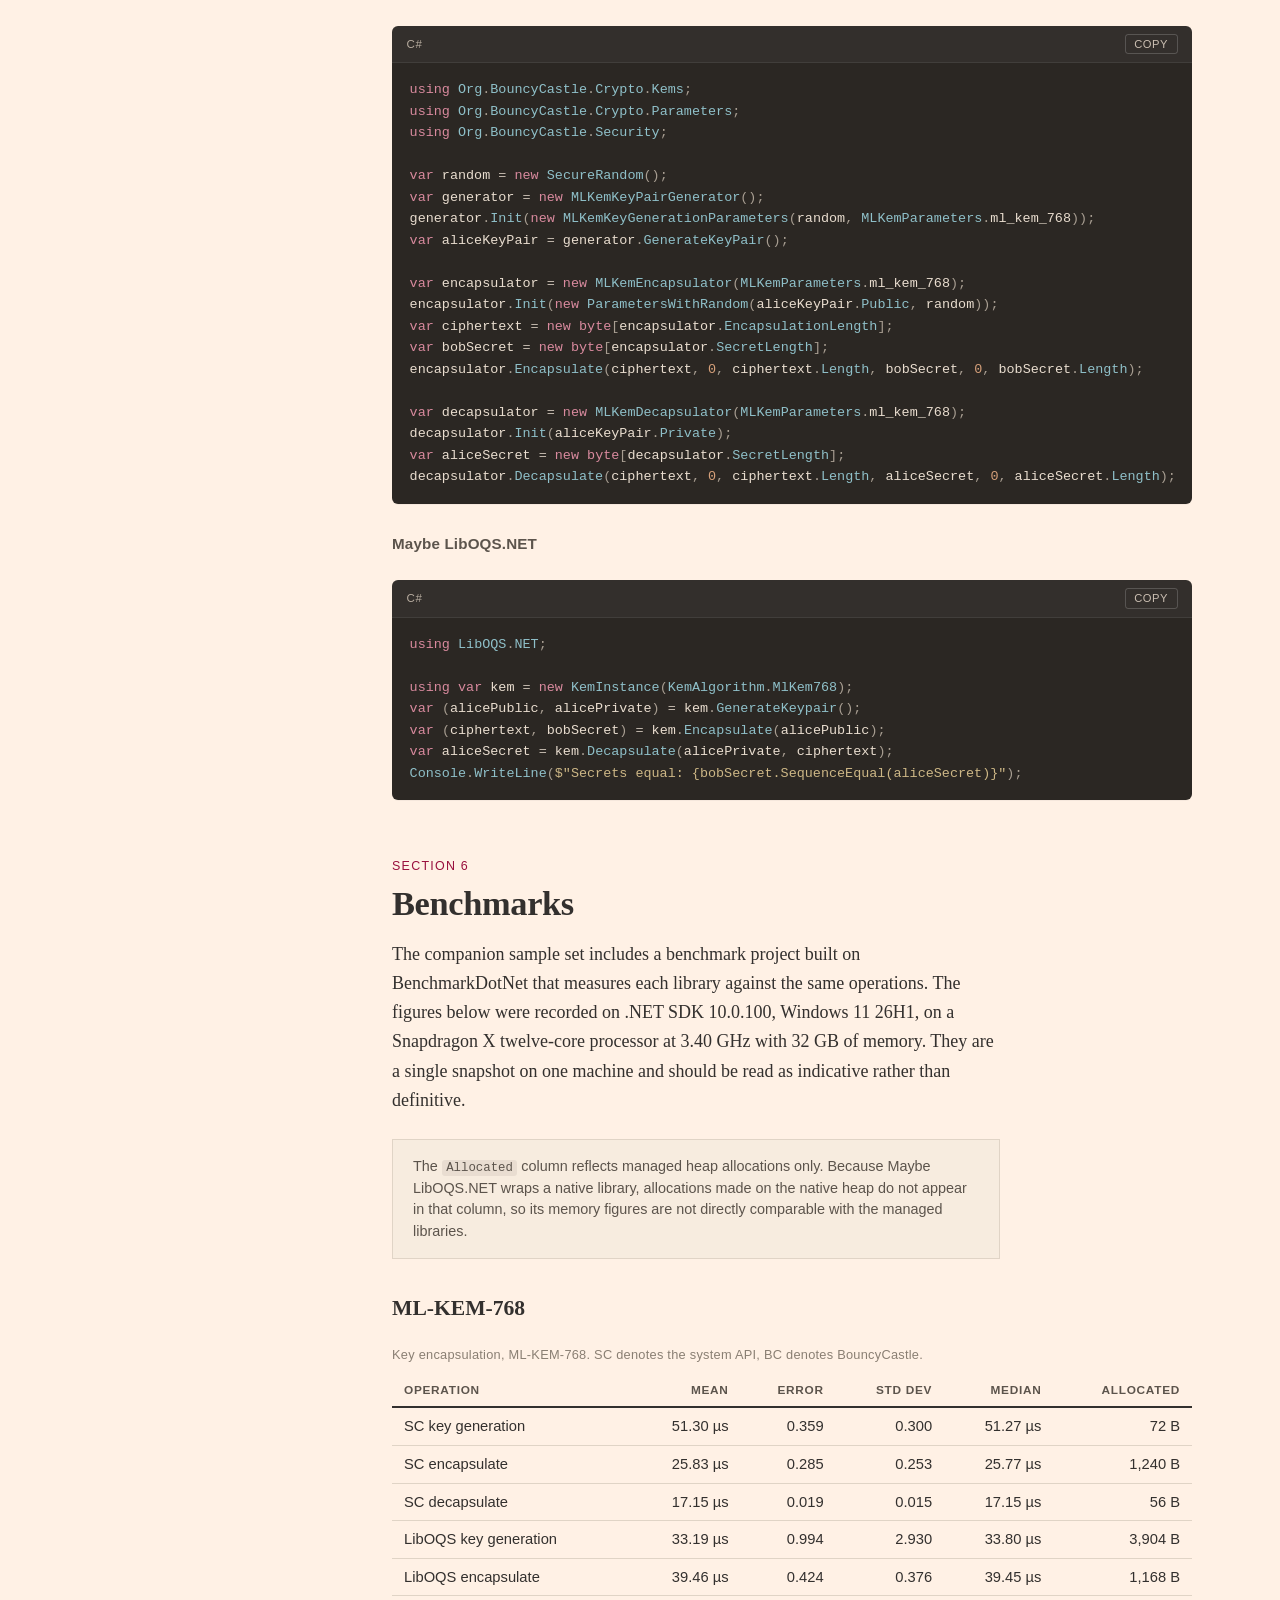
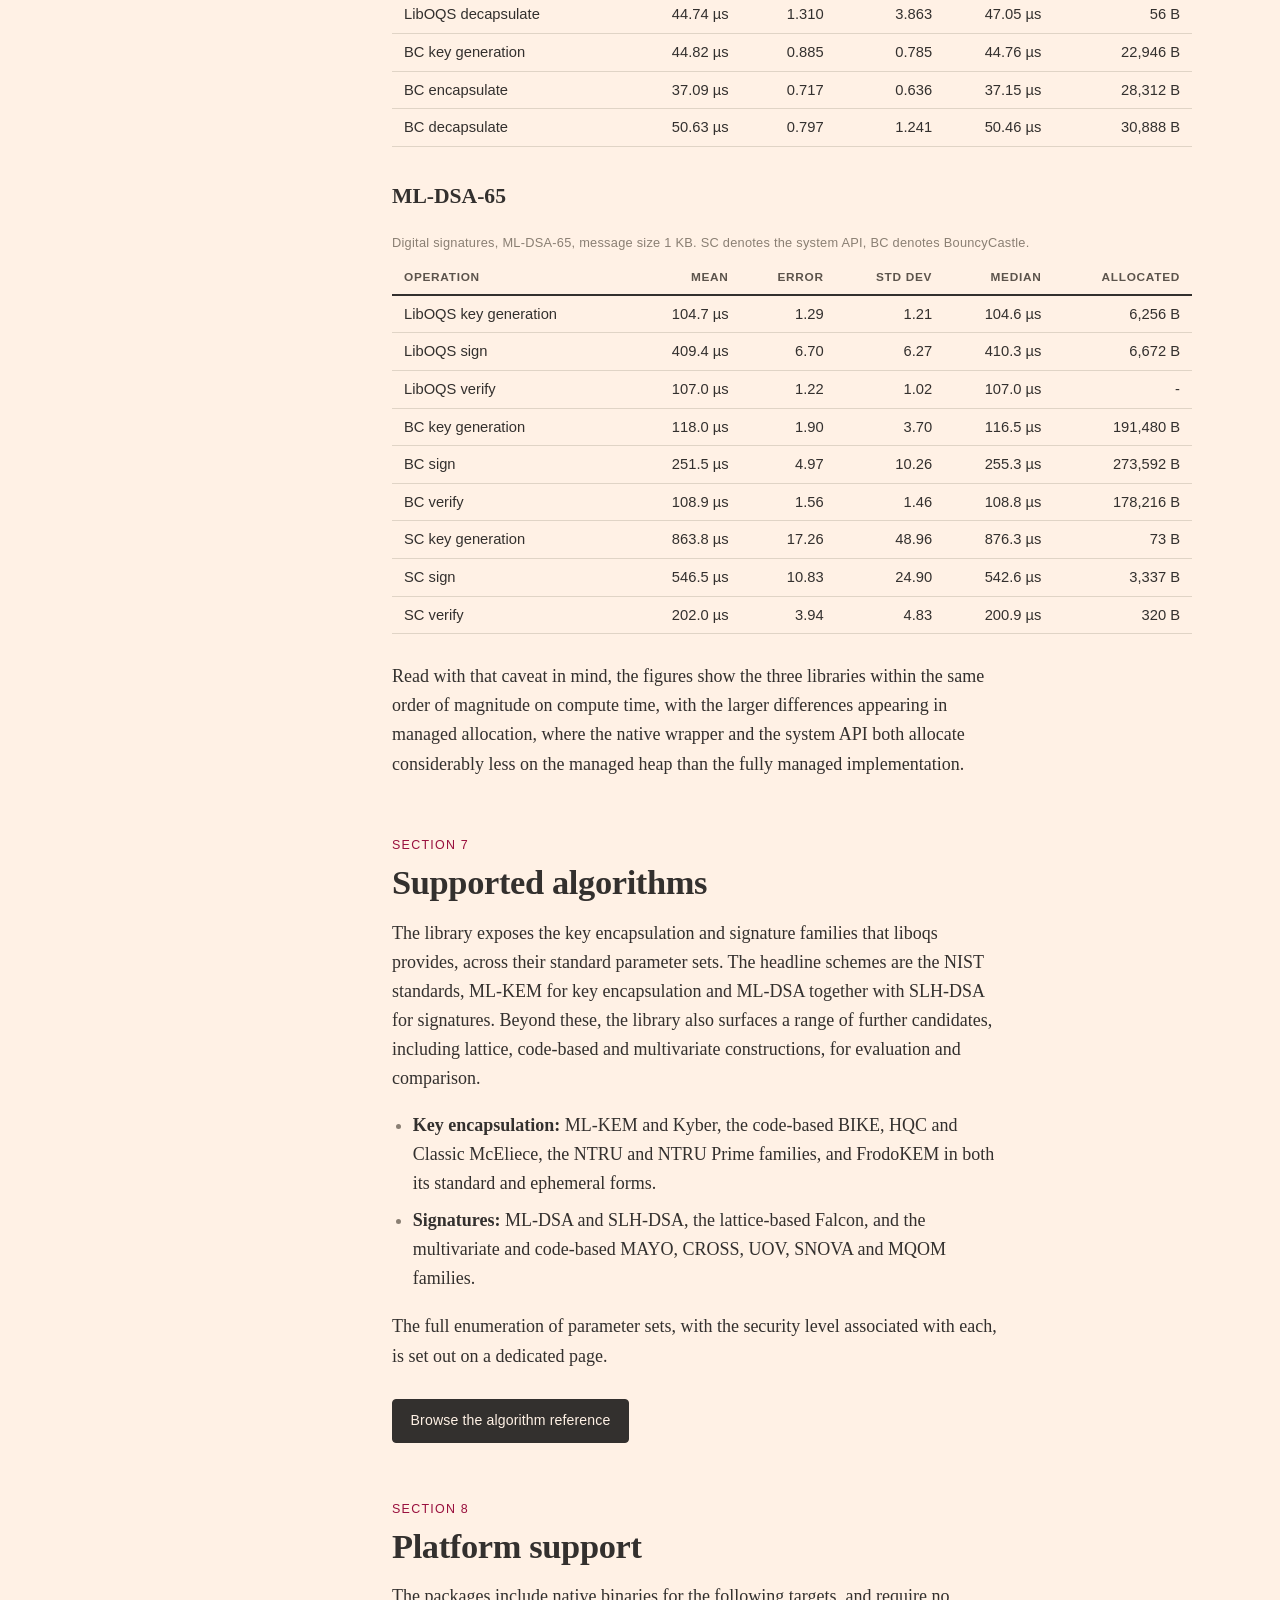
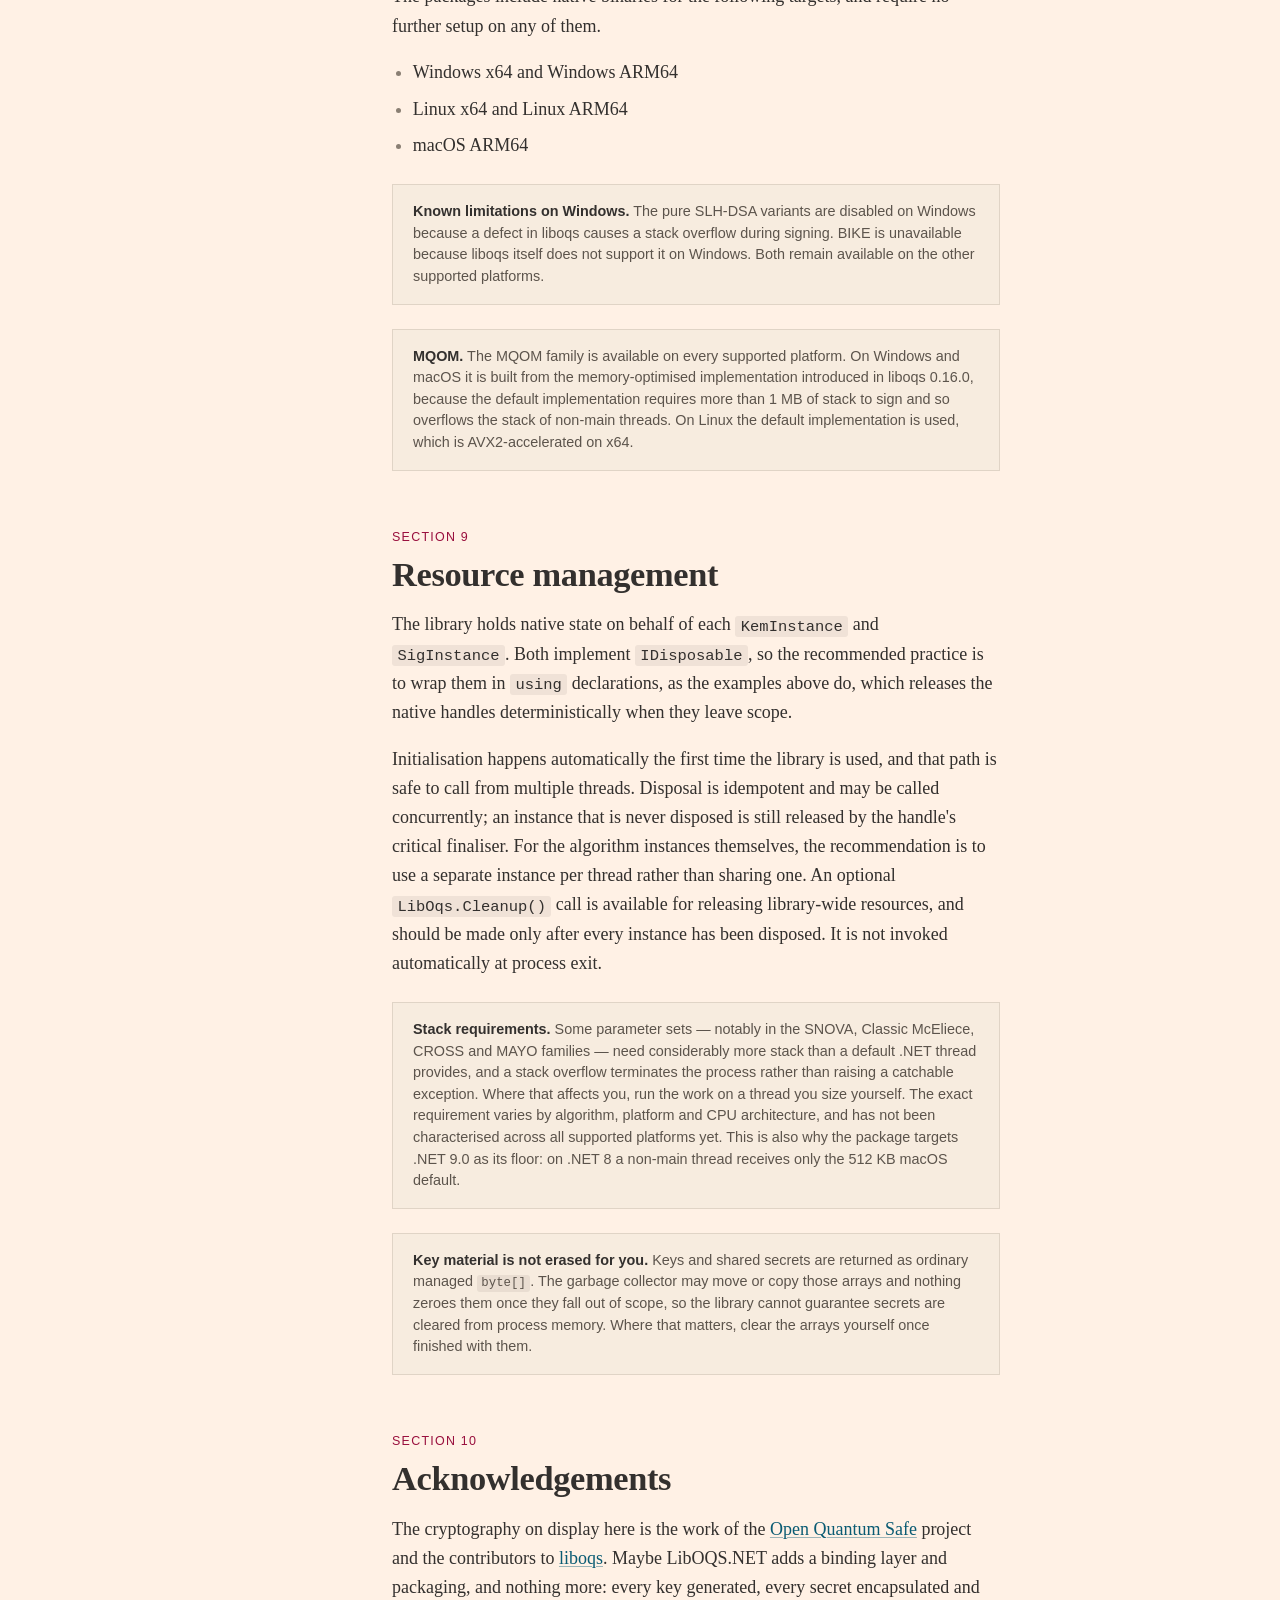
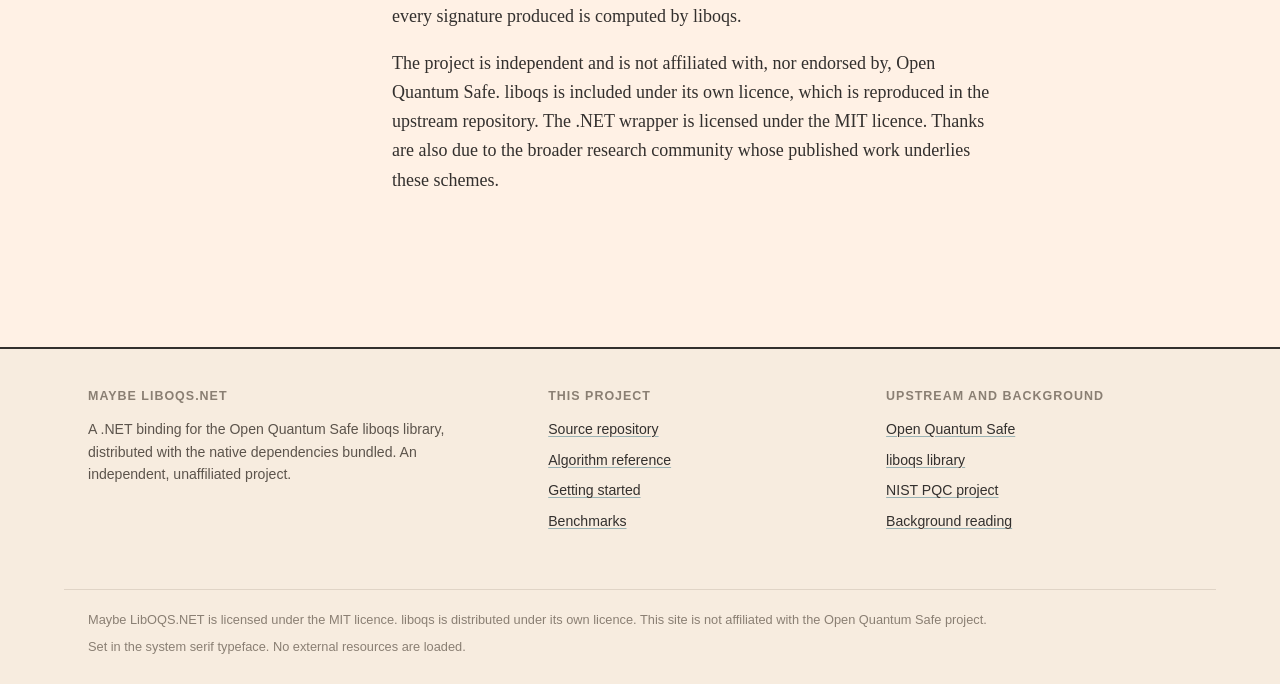
==== commit c057b5fb: "switch to net 9 / net 10 only due to stack sizes on mac" ====
--- a/website/index.html
+++ b/website/index.html
@@ -74,7 +74,7 @@
         </p>
         <div class="masthead__meta">
           <span><strong>Wraps</strong> liboqs 0.16.0</span>
-          <span><strong>Runtime</strong> .NET 8.0 or later</span>
+          <span><strong>Runtime</strong> .NET 9.0 or later</span>
           <span><strong>Licence</strong> MIT</span>
           <span><strong>Platforms</strong> Windows, Linux, macOS</span>
         </div>
@@ -632,6 +632,16 @@
           automatically at process exit.
         </p>
         <div class="note">
+          <strong>Stack requirements.</strong> Some parameter sets &mdash; notably in the SNOVA,
+          Classic McEliece, CROSS and MAYO families &mdash; need considerably more stack than a
+          default .NET thread provides, and a stack overflow terminates the process rather than
+          raising a catchable exception. Where that affects you, run the work on a thread you size
+          yourself. The exact requirement varies by algorithm, platform and CPU architecture, and
+          has not been characterised across all supported platforms yet. This is also why the
+          package targets .NET 9.0 as its floor: on .NET 8 a non-main thread receives only the
+          512 KB macOS default.
+        </div>
+        <div class="note">
           <strong>Key material is not erased for you.</strong> Keys and shared secrets are returned
           as ordinary managed <code>byte[]</code>. The garbage collector may move or copy those
           arrays and nothing zeroes them once they fall out of scope, so the library cannot
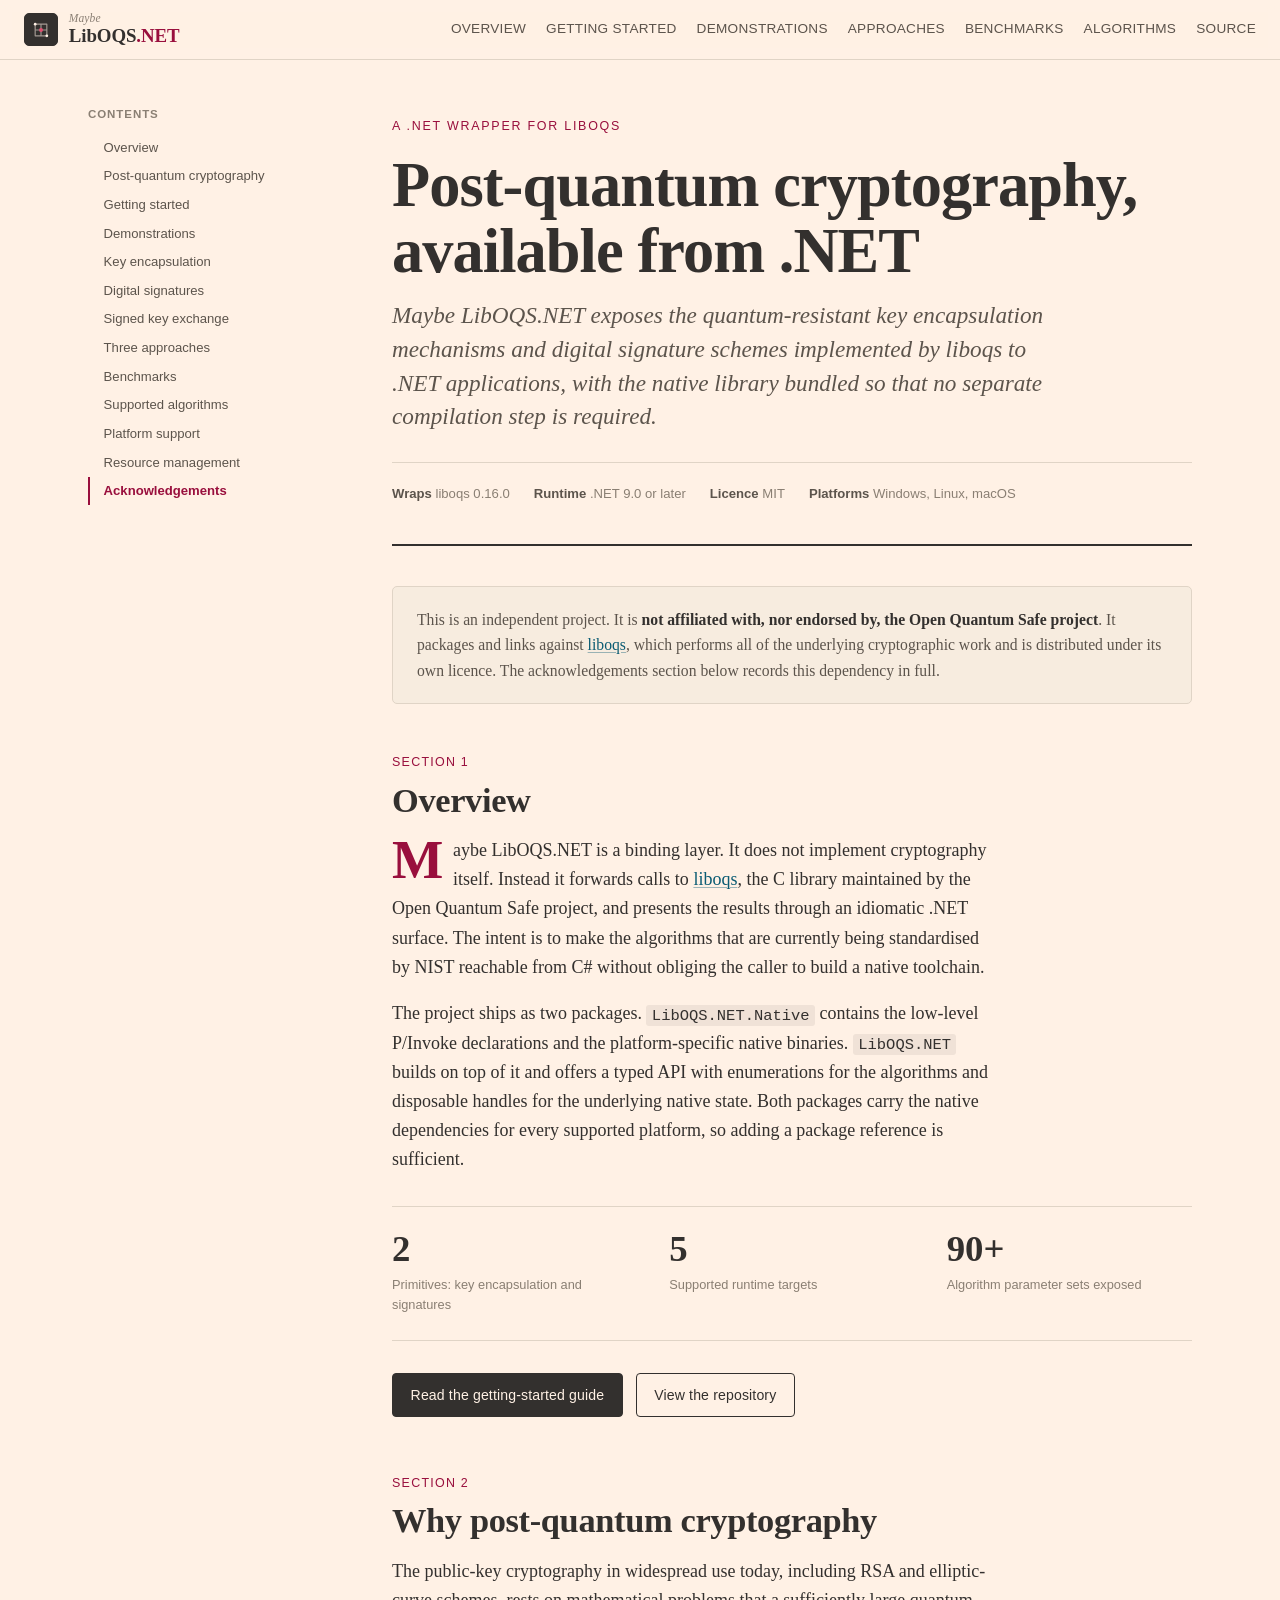
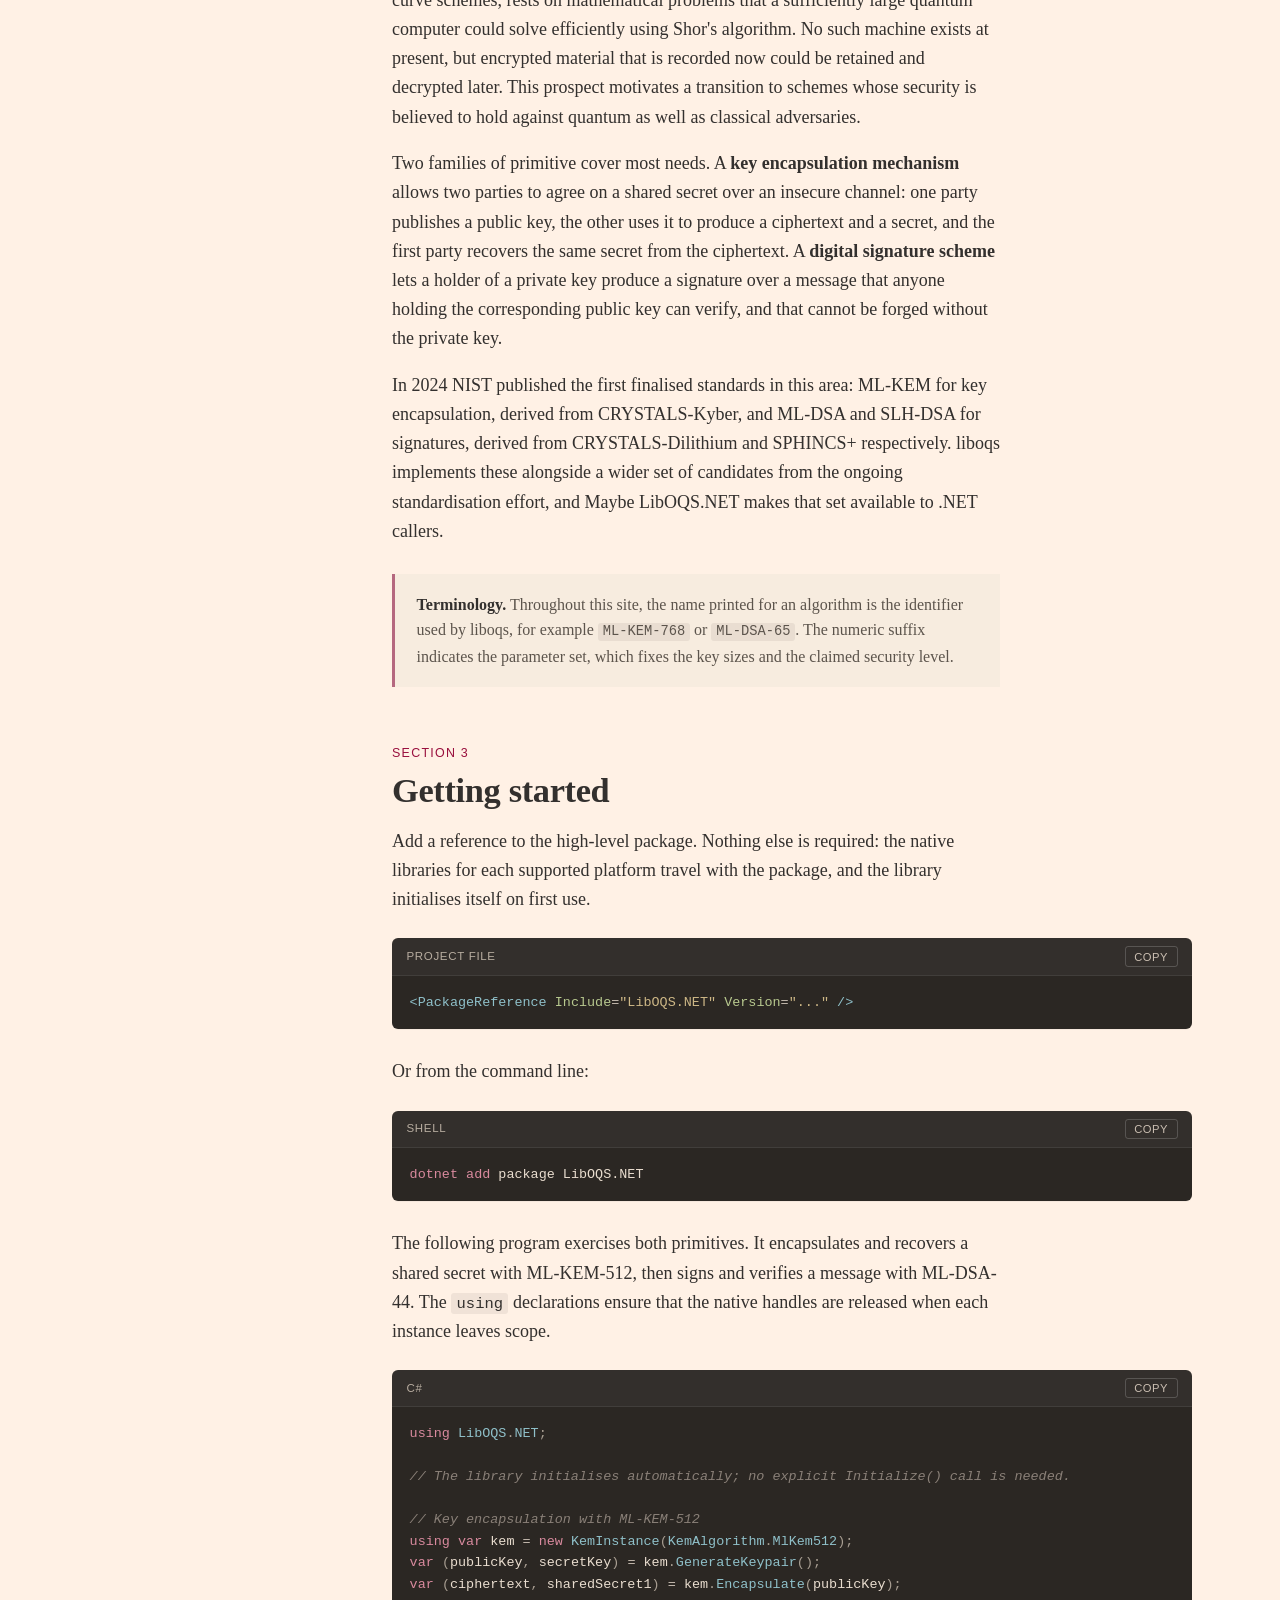
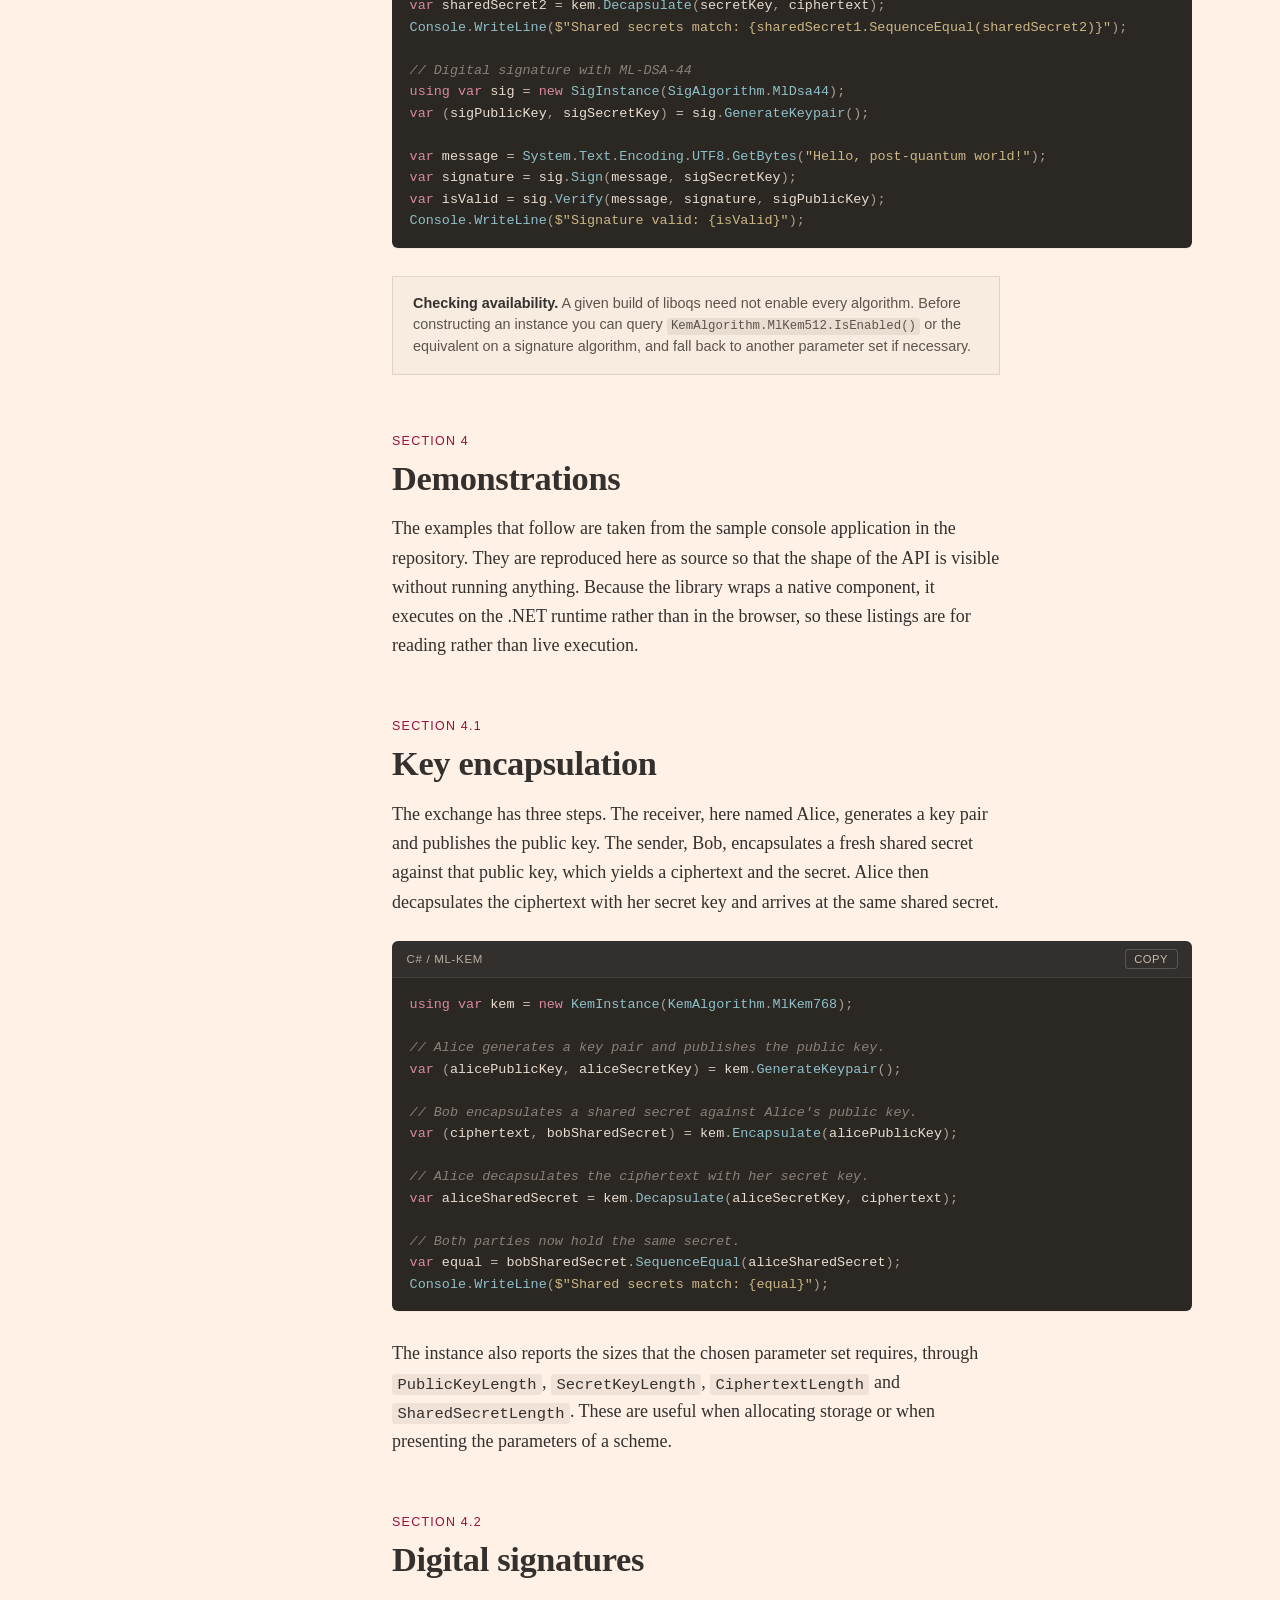
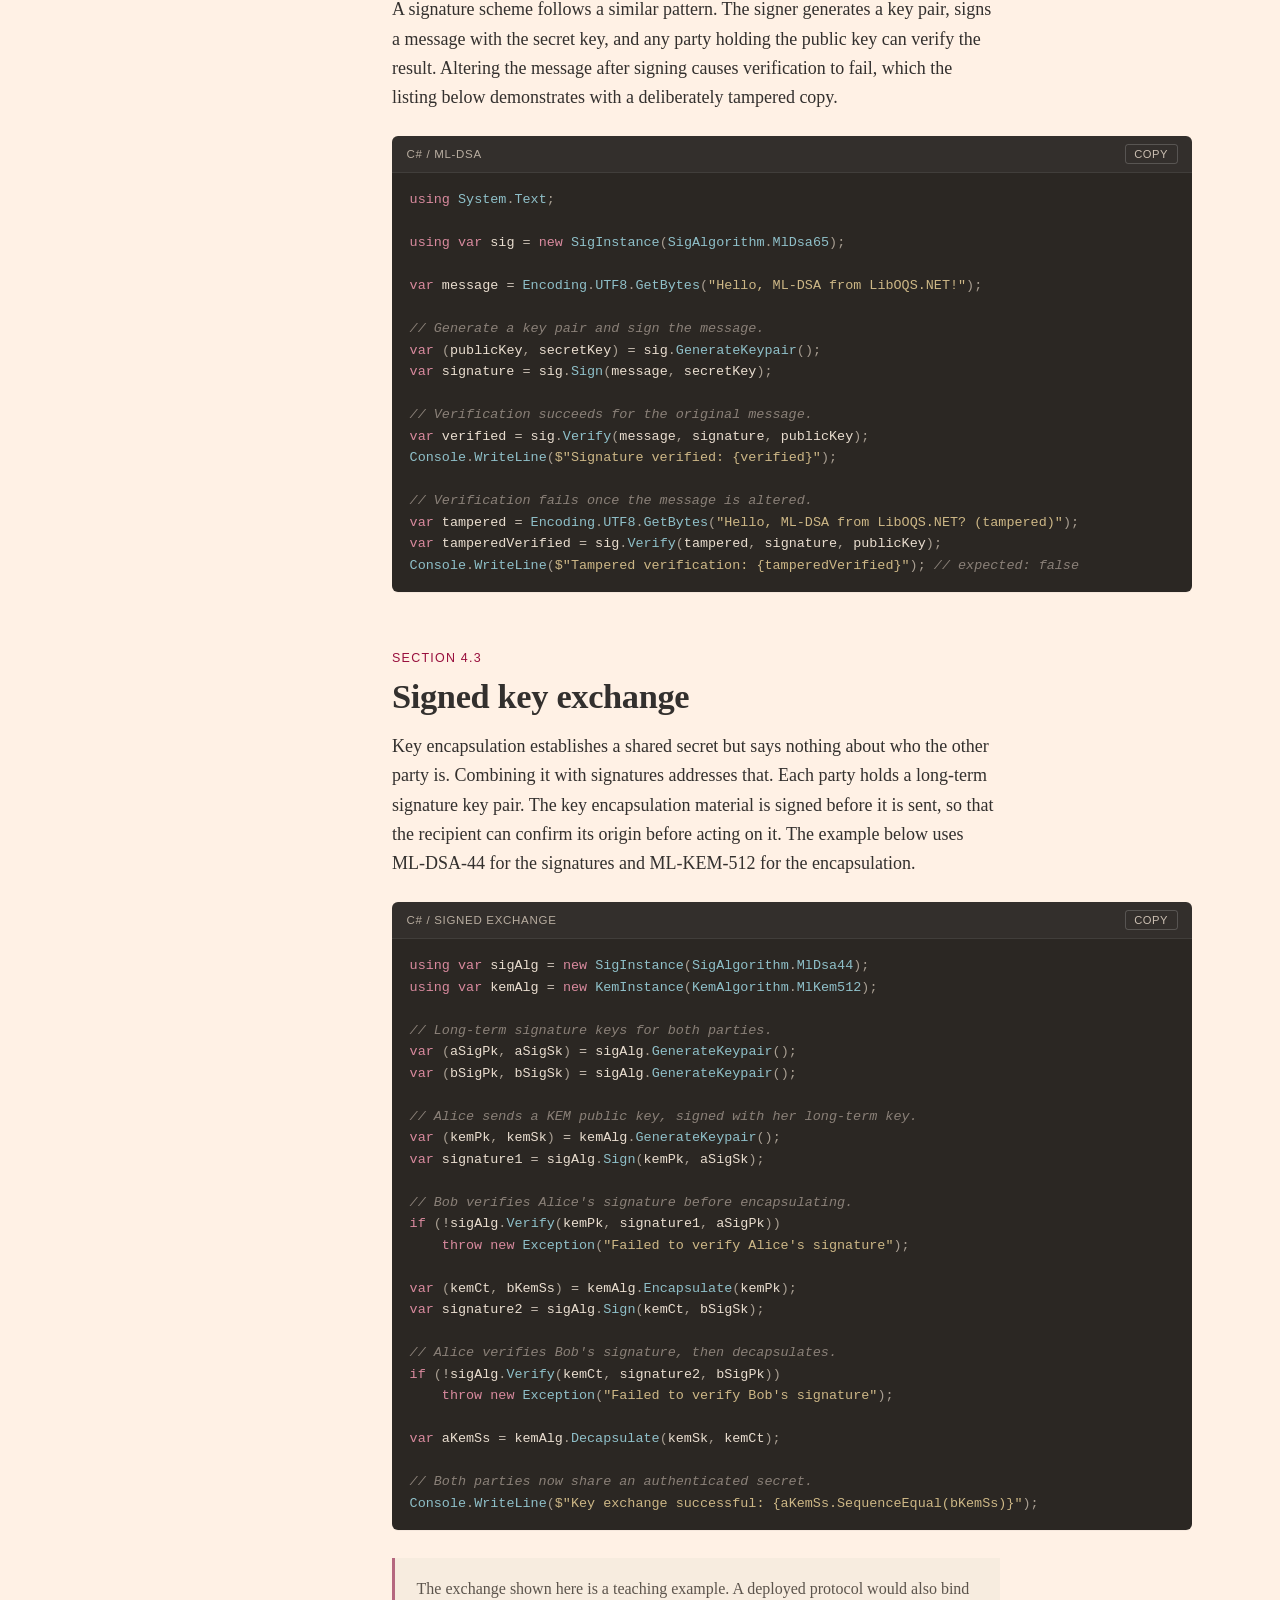
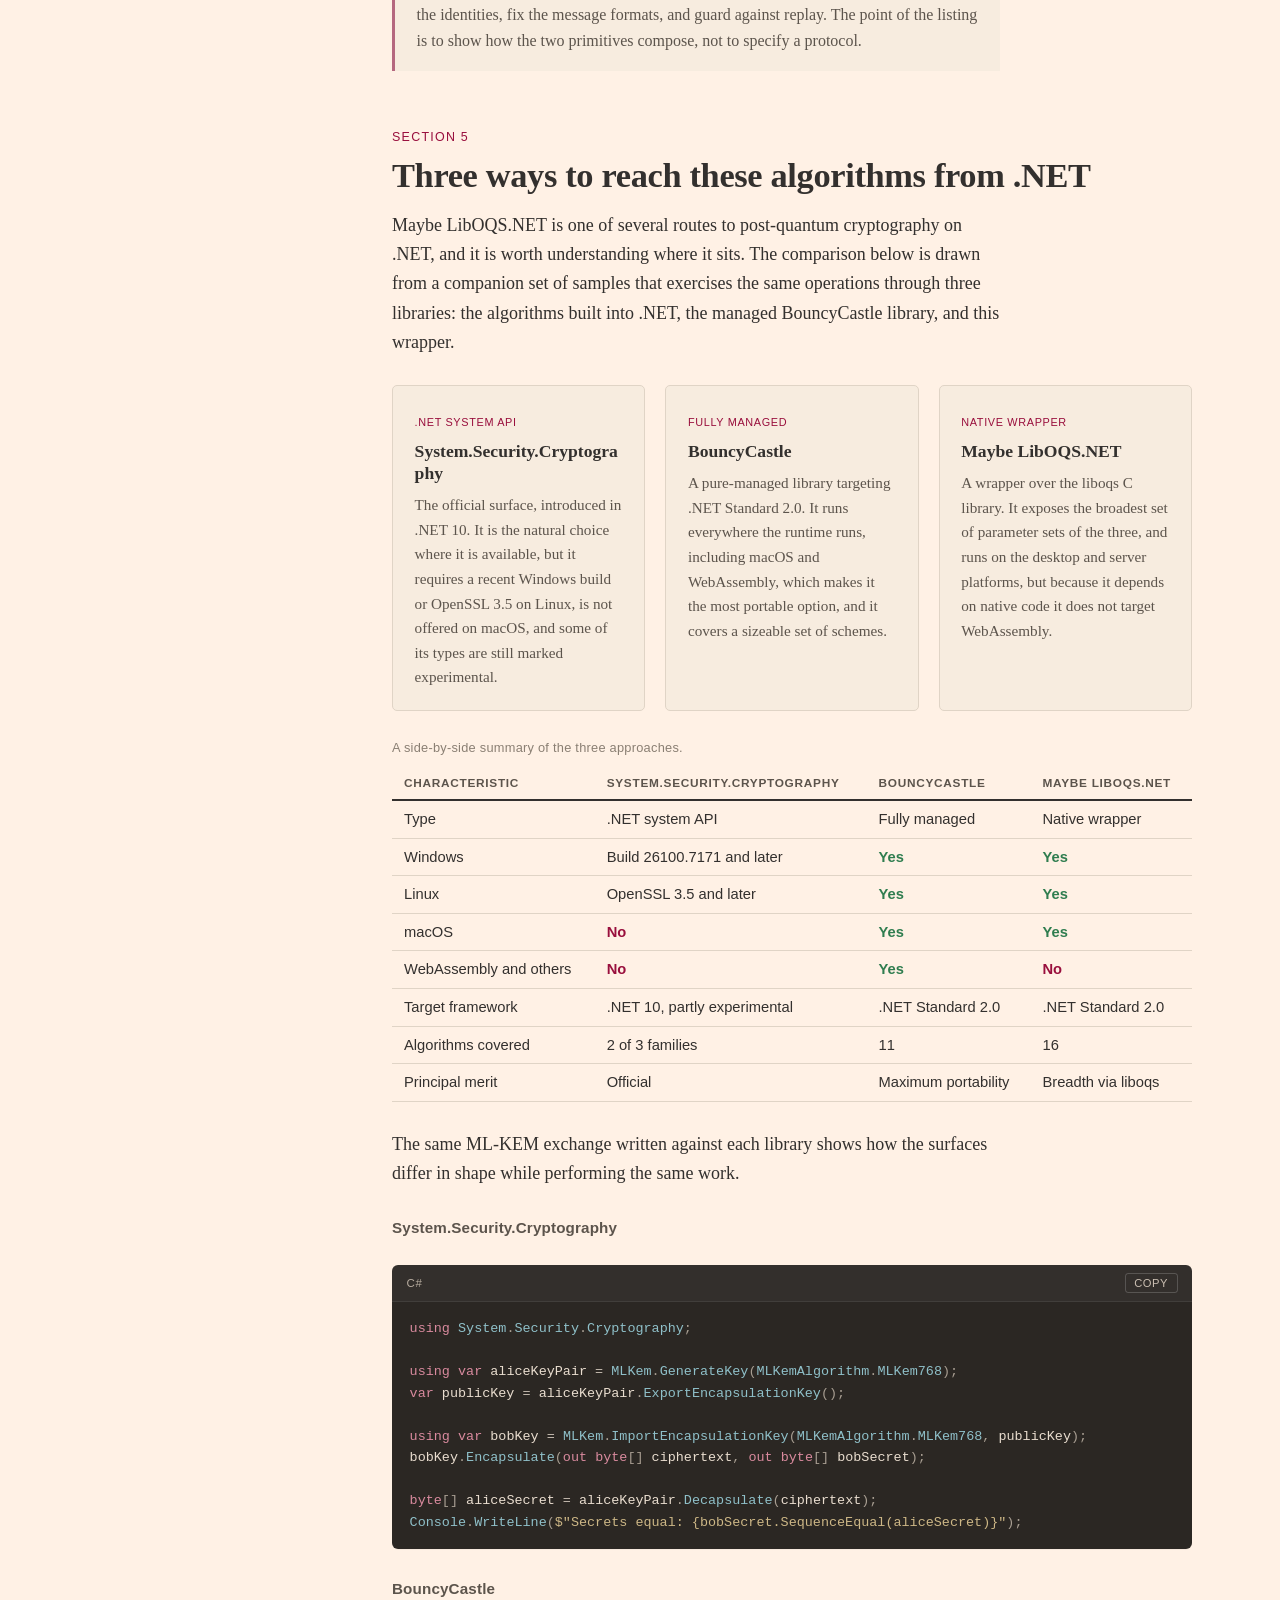
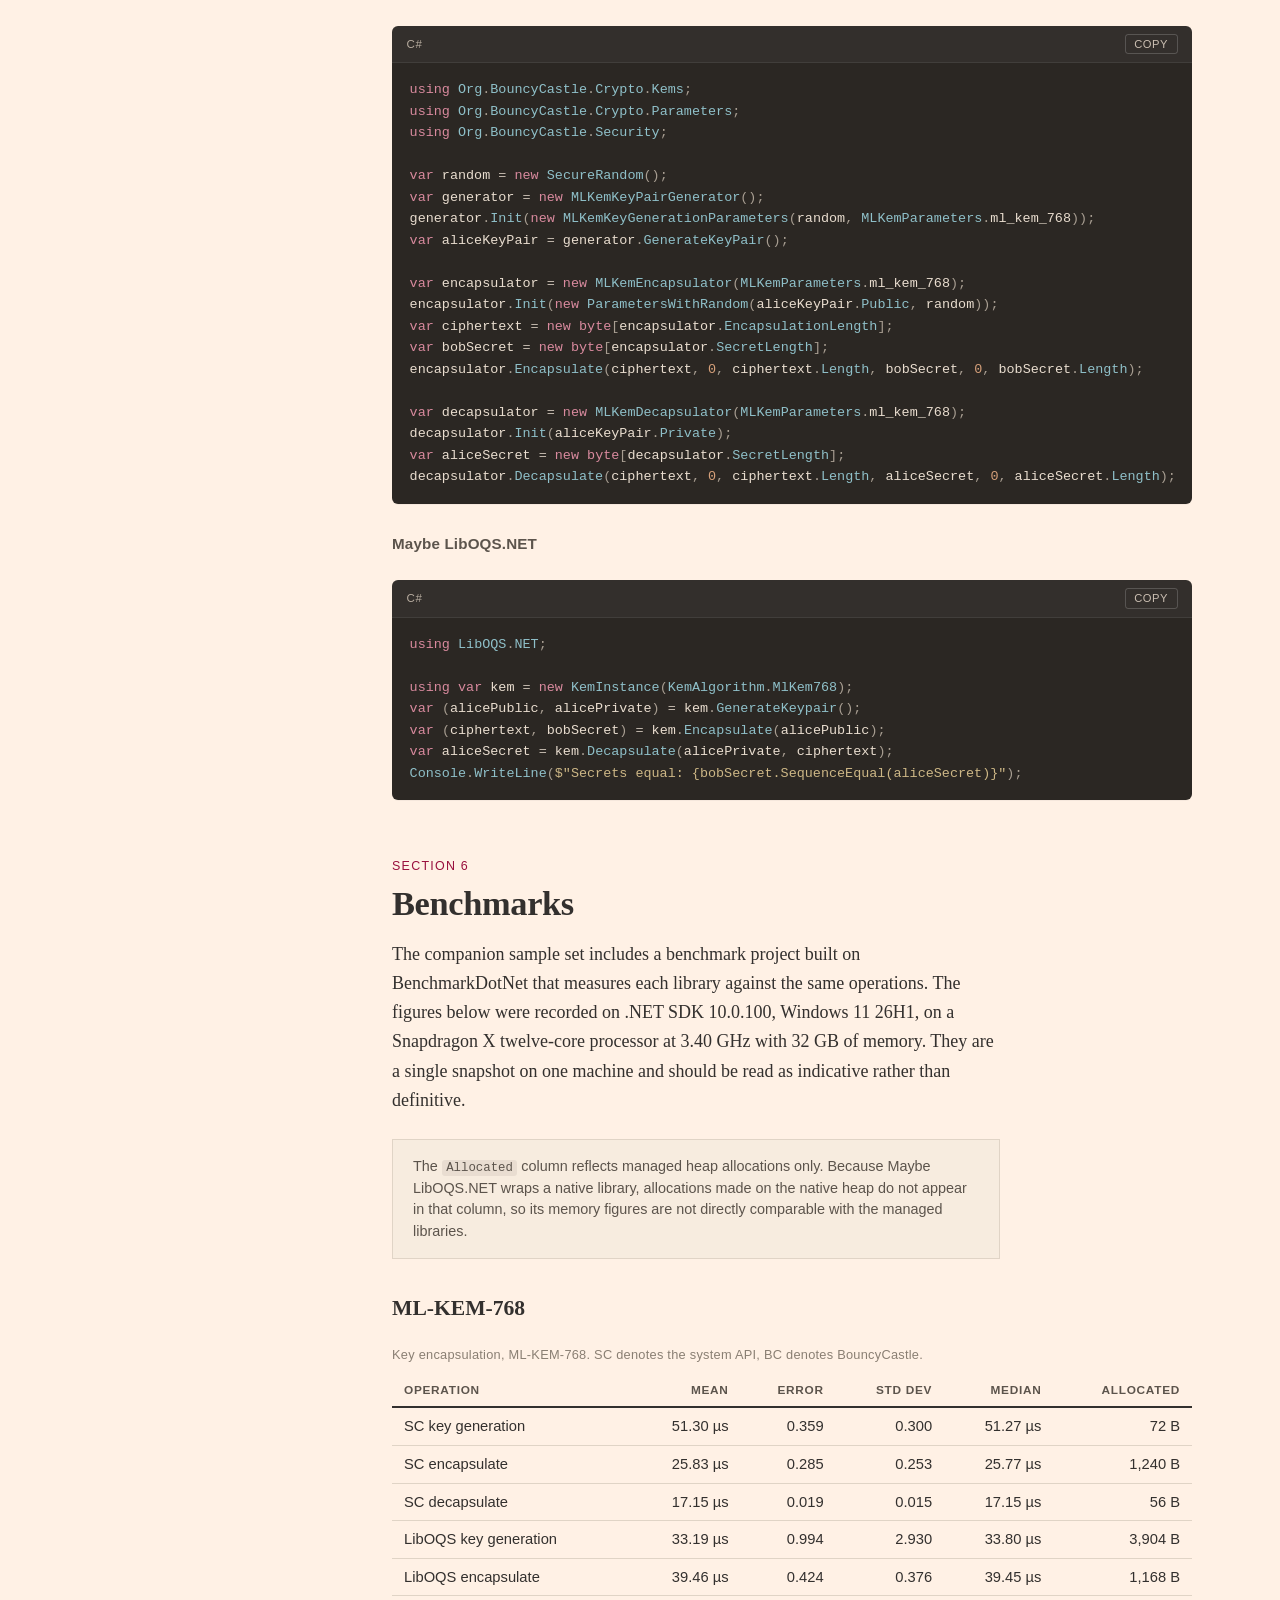
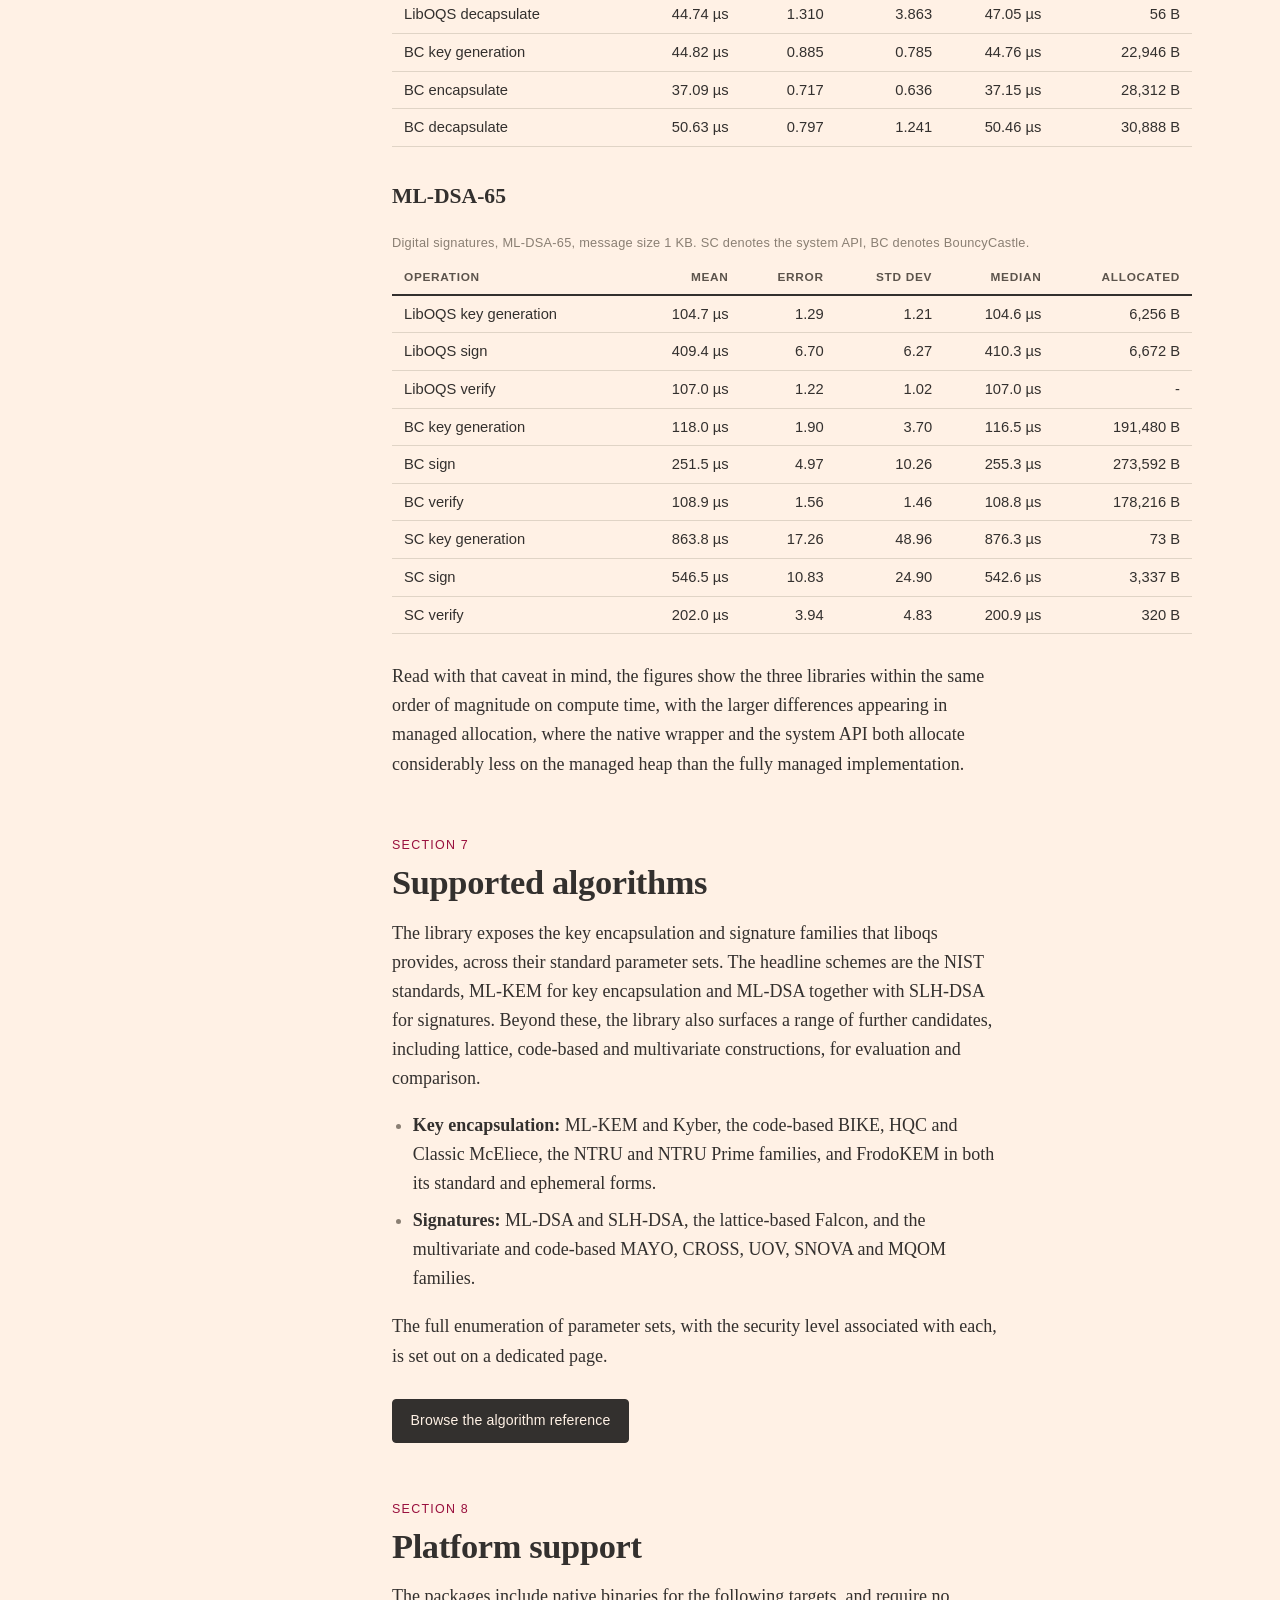
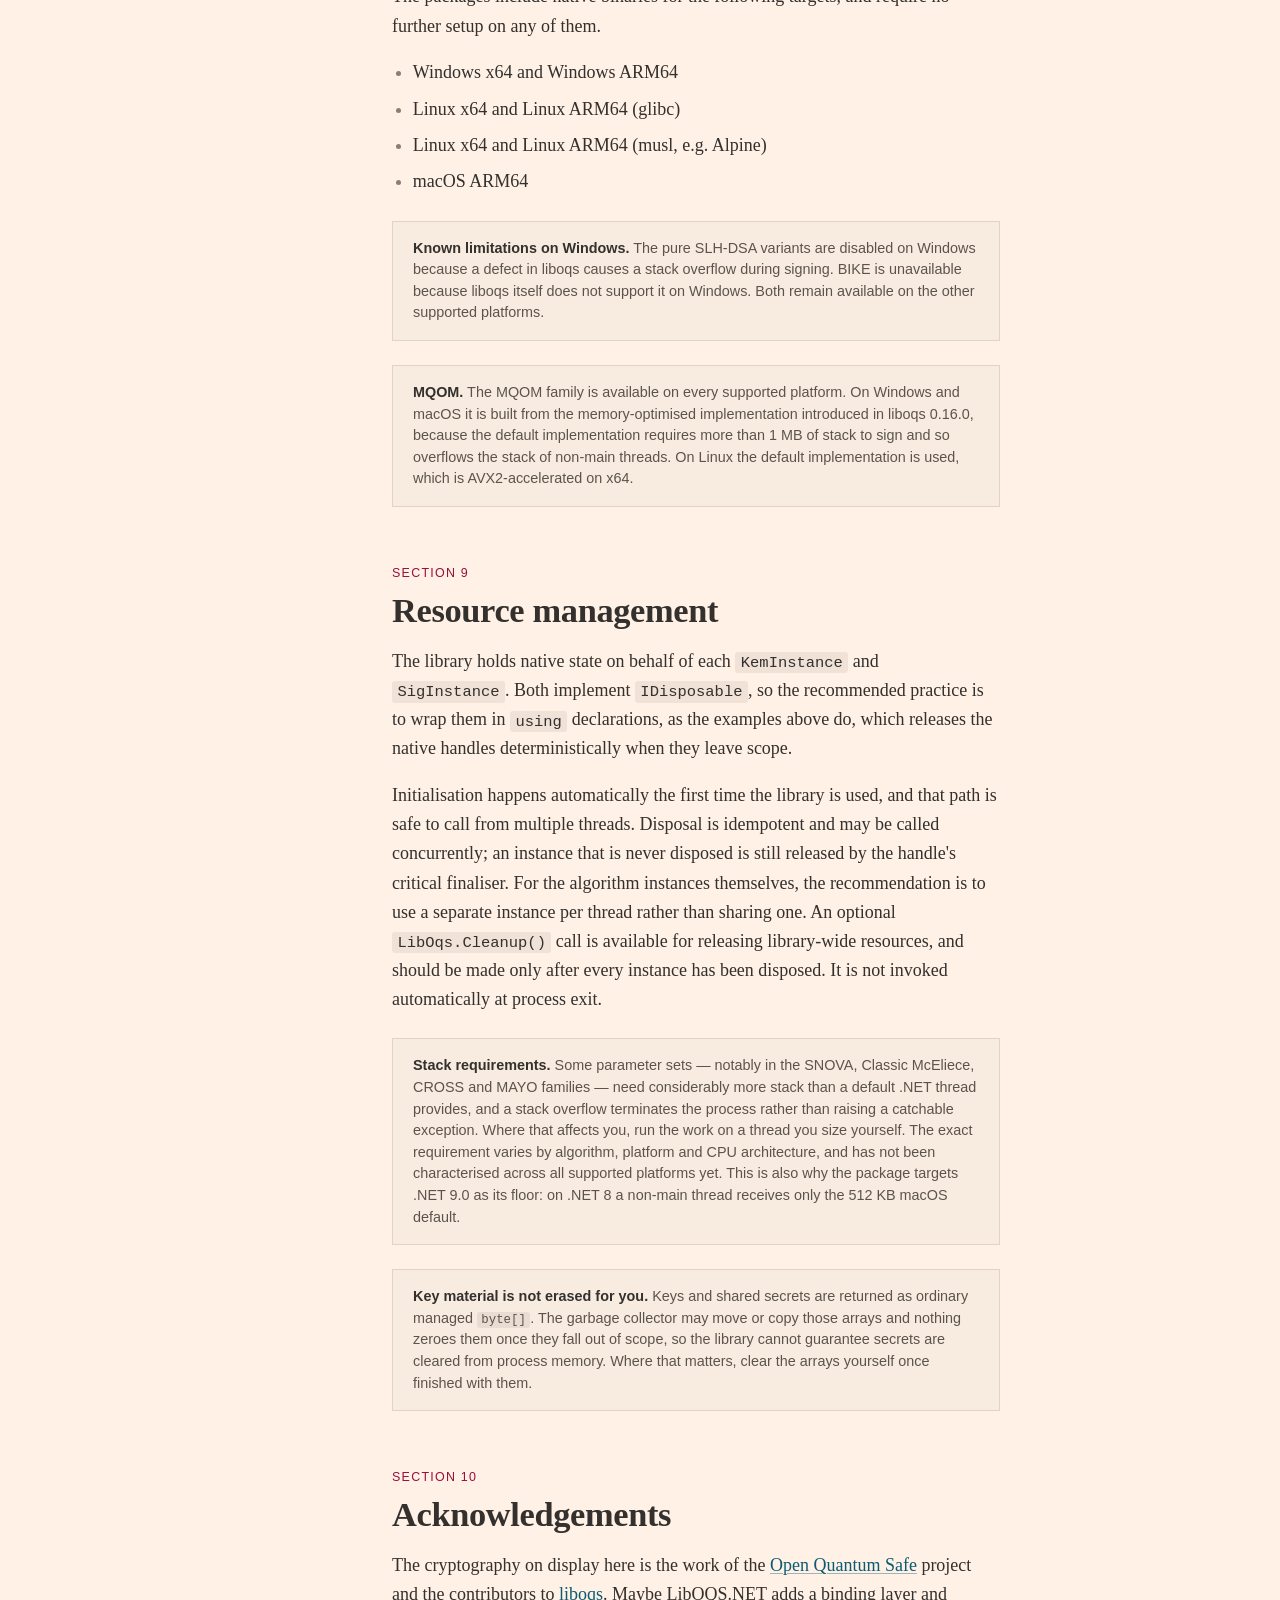
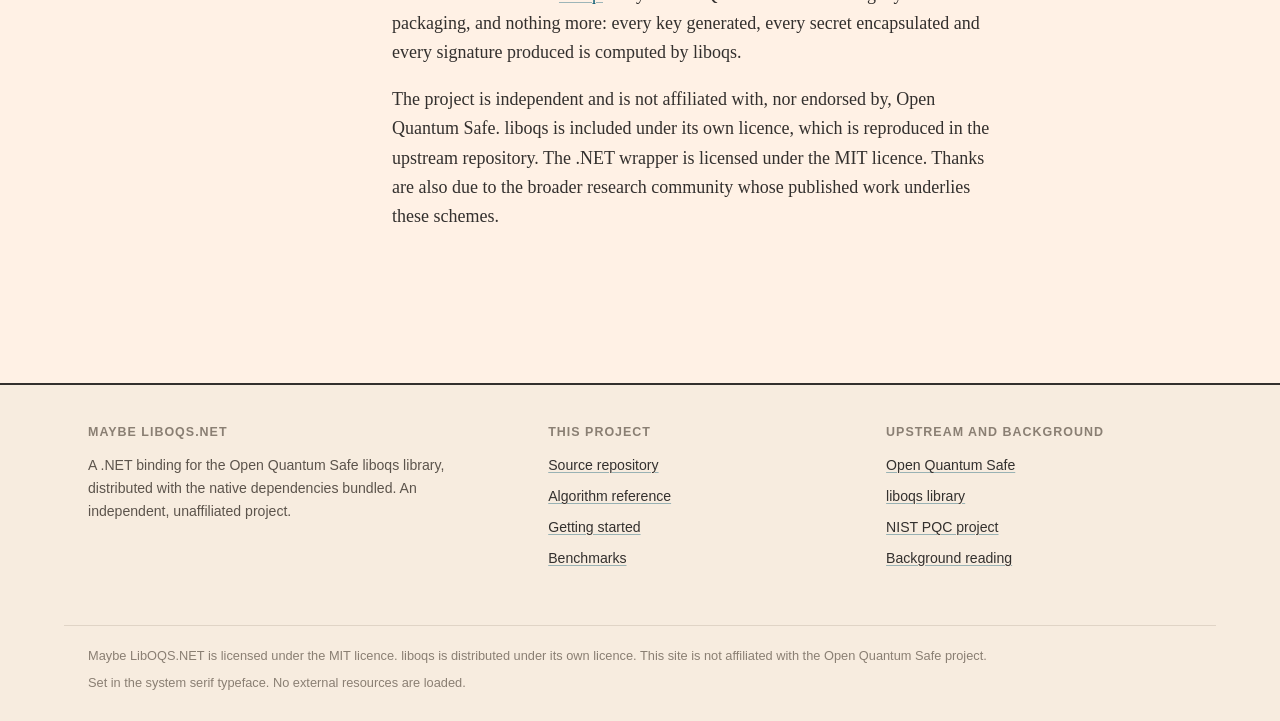
==== commit c5c31293: "musl support" ====
--- a/website/index.html
+++ b/website/index.html
@@ -594,7 +594,8 @@
         </p>
         <ul>
           <li>Windows x64 and Windows ARM64</li>
-          <li>Linux x64 and Linux ARM64</li>
+          <li>Linux x64 and Linux ARM64 (glibc)</li>
+          <li>Linux x64 and Linux ARM64 (musl, e.g. Alpine)</li>
           <li>macOS ARM64</li>
         </ul>
         <div class="note">
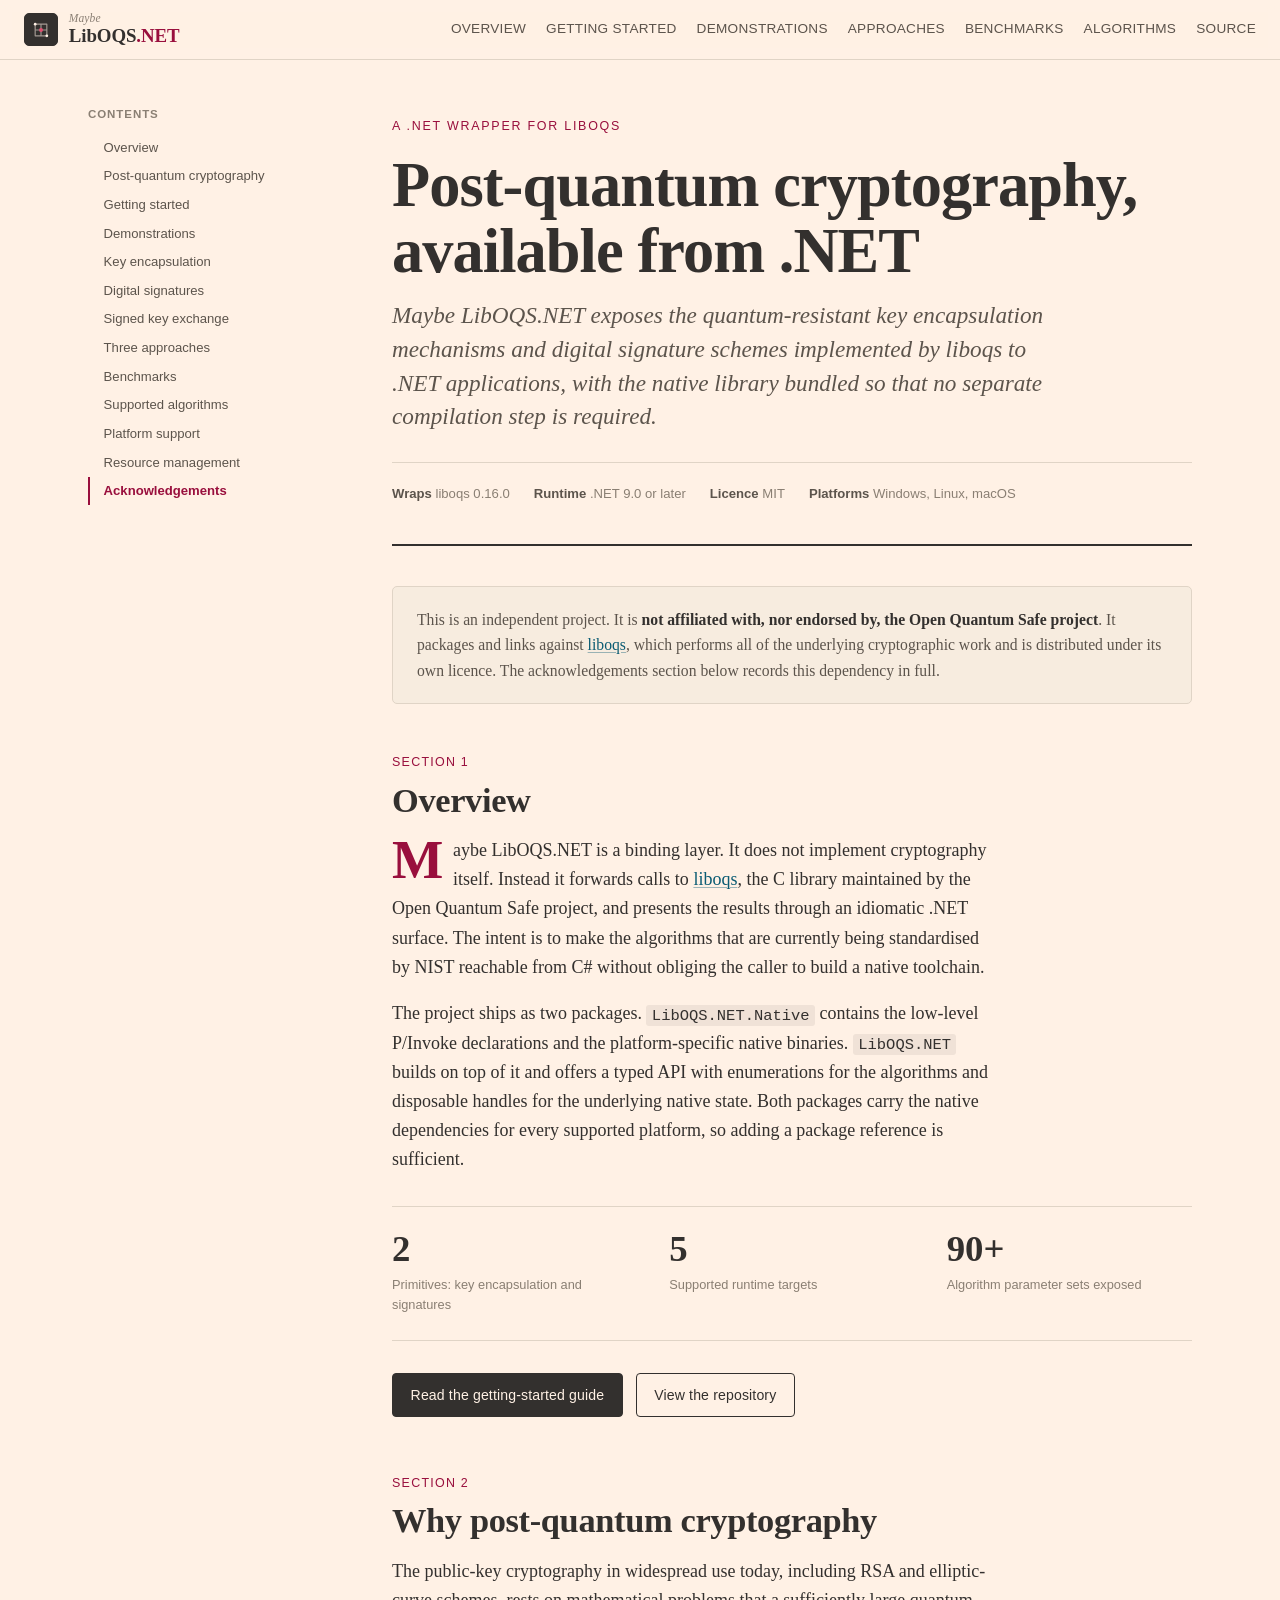
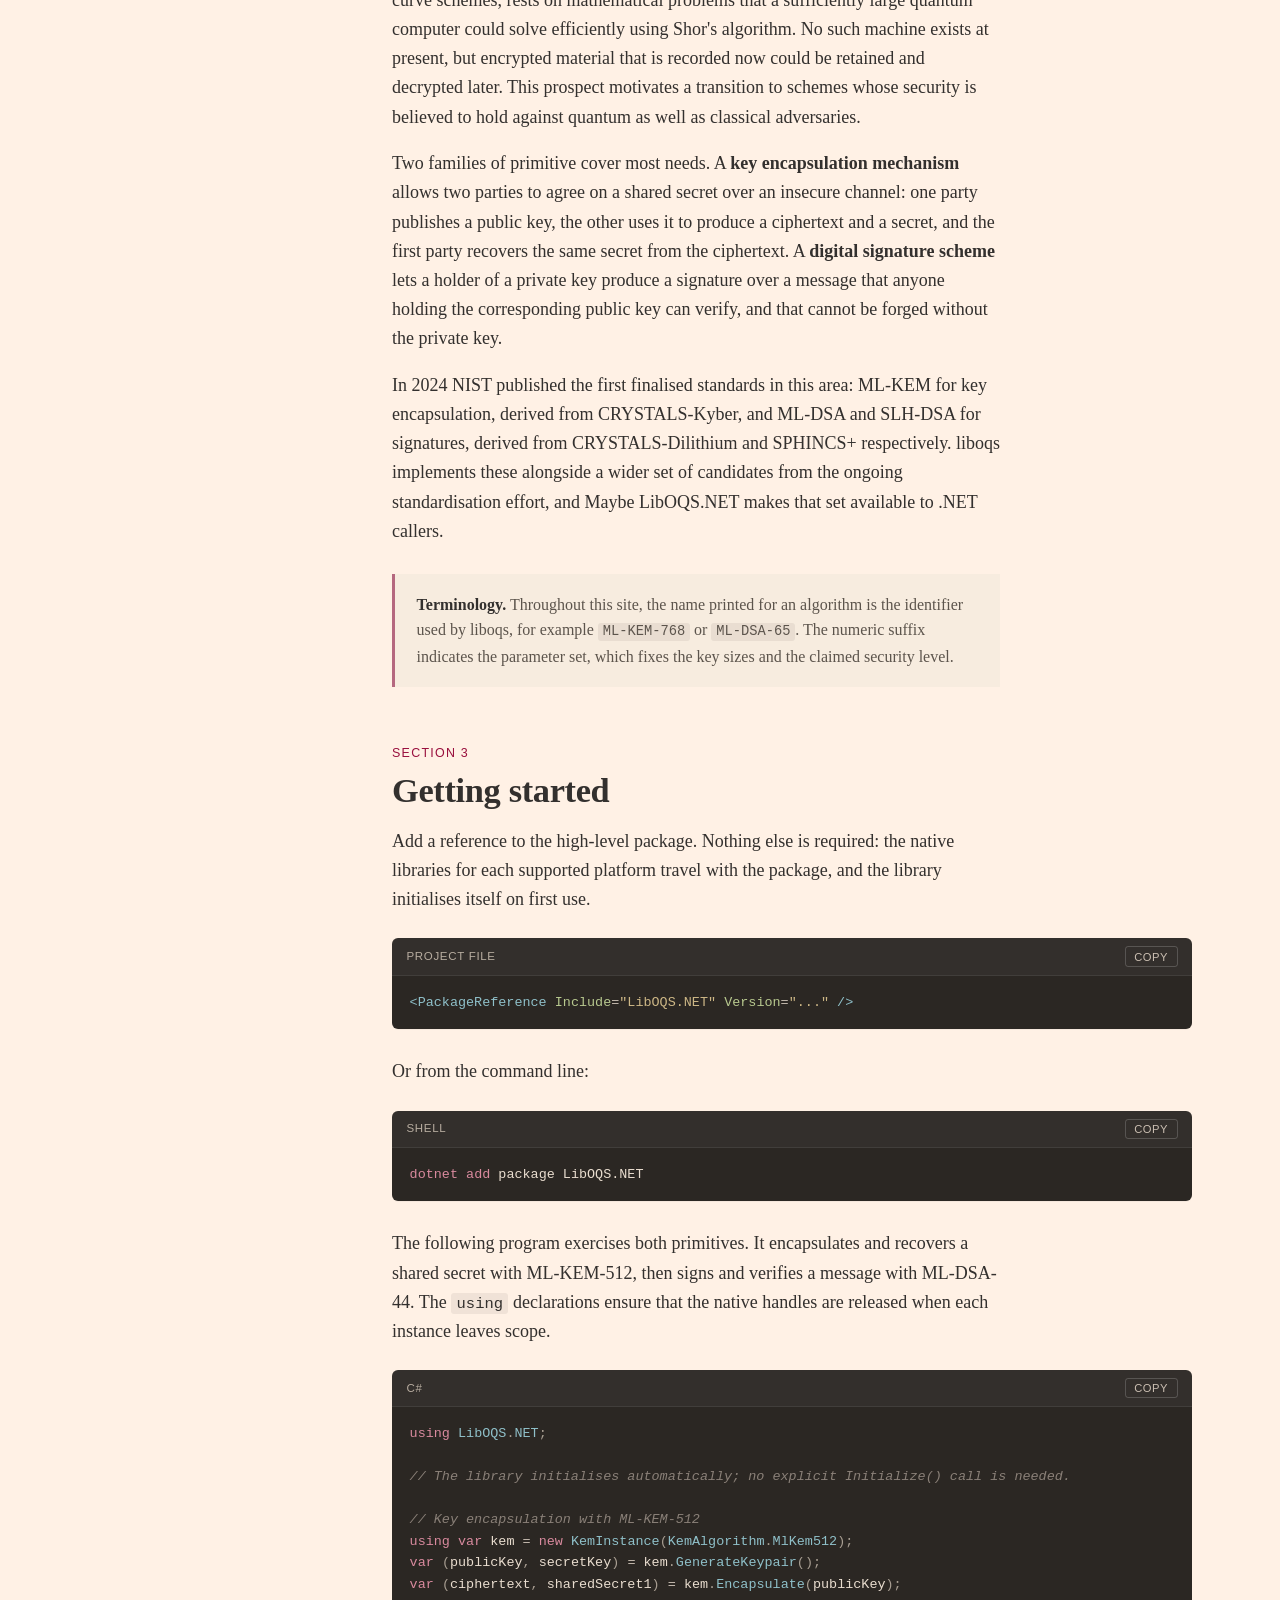
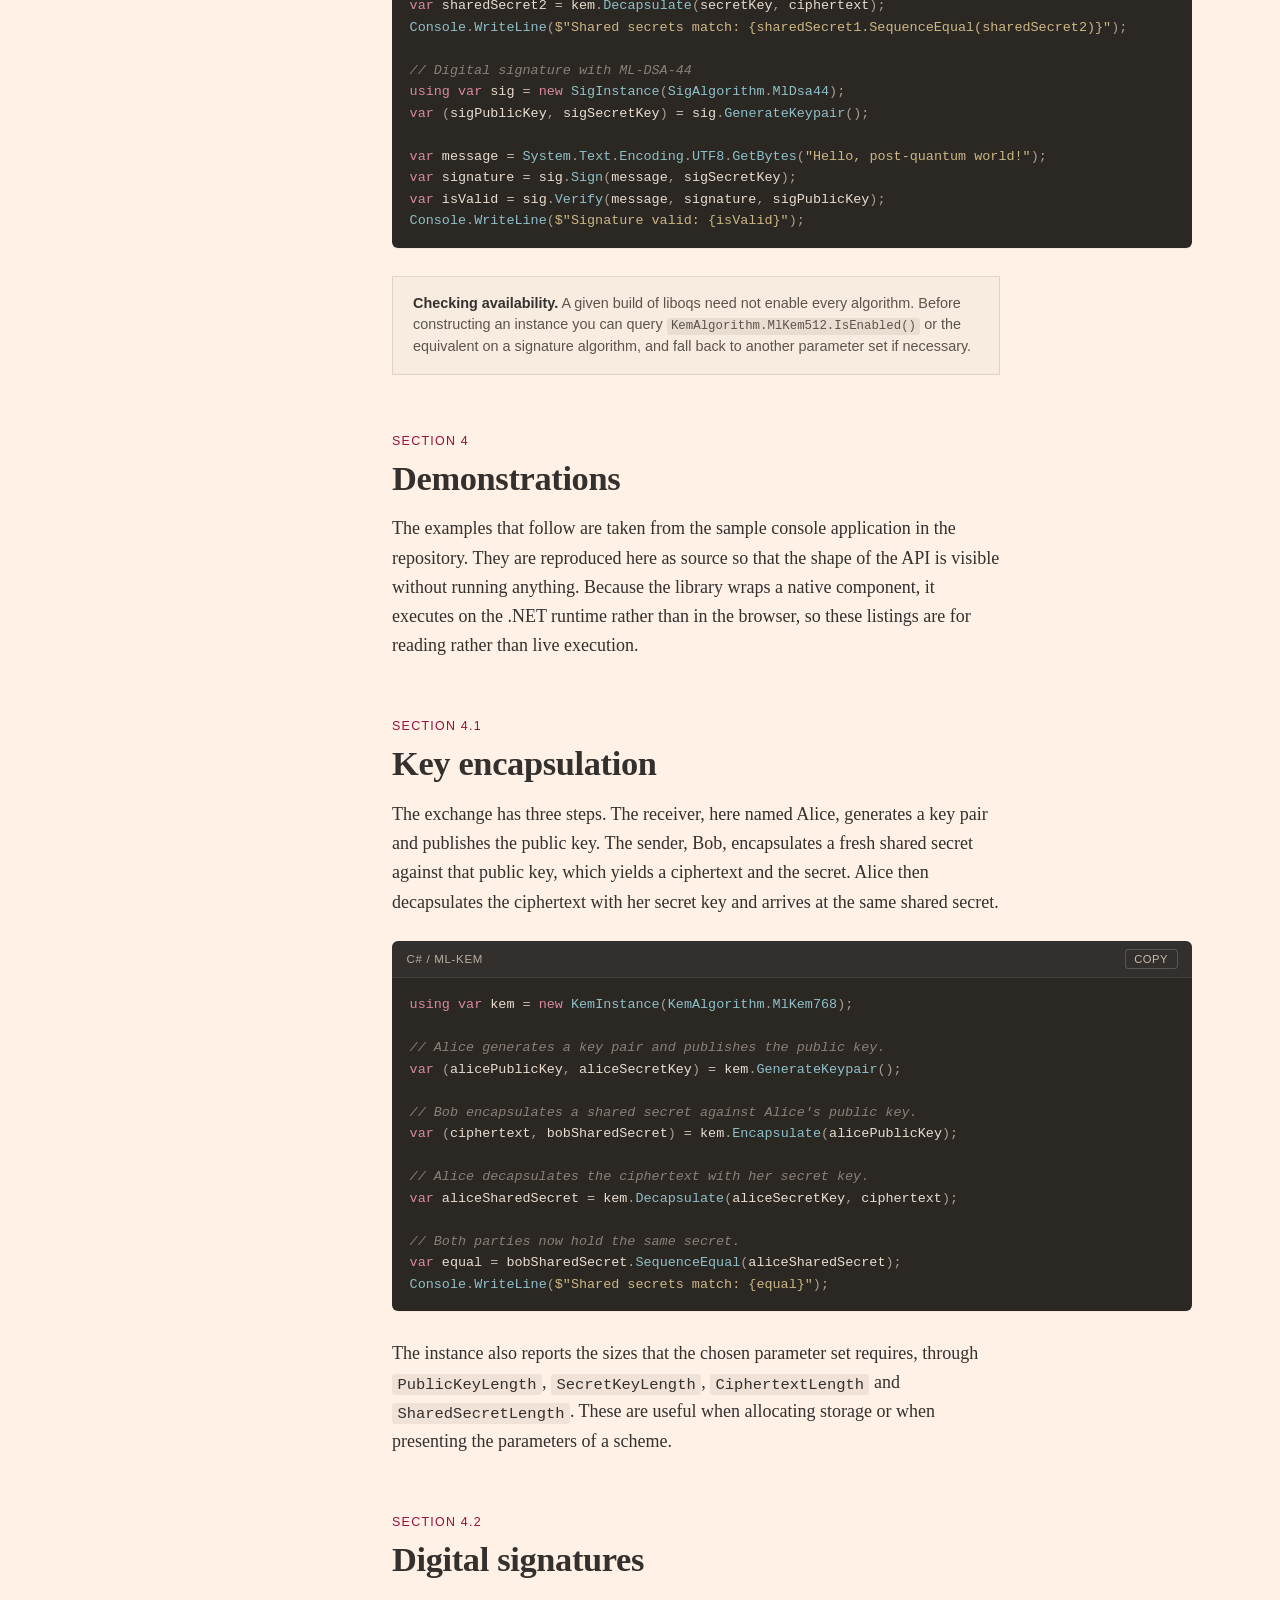
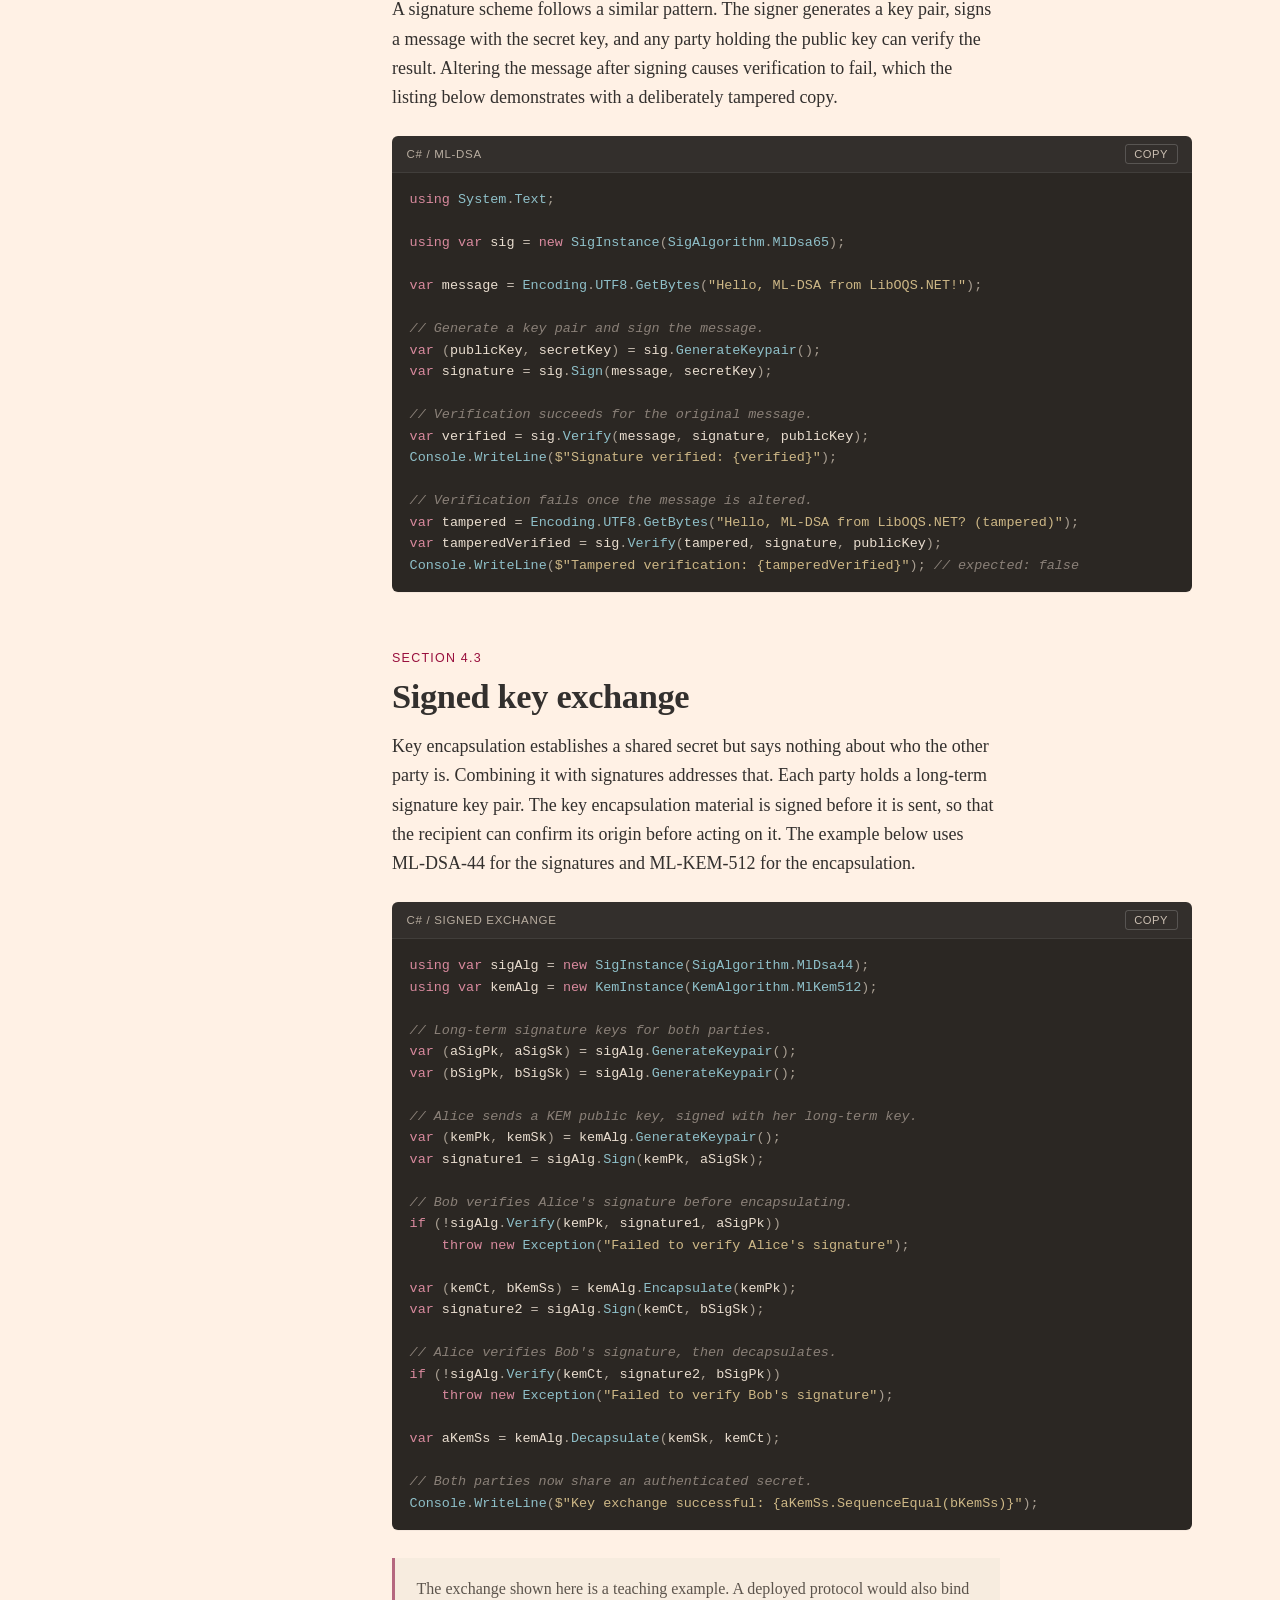
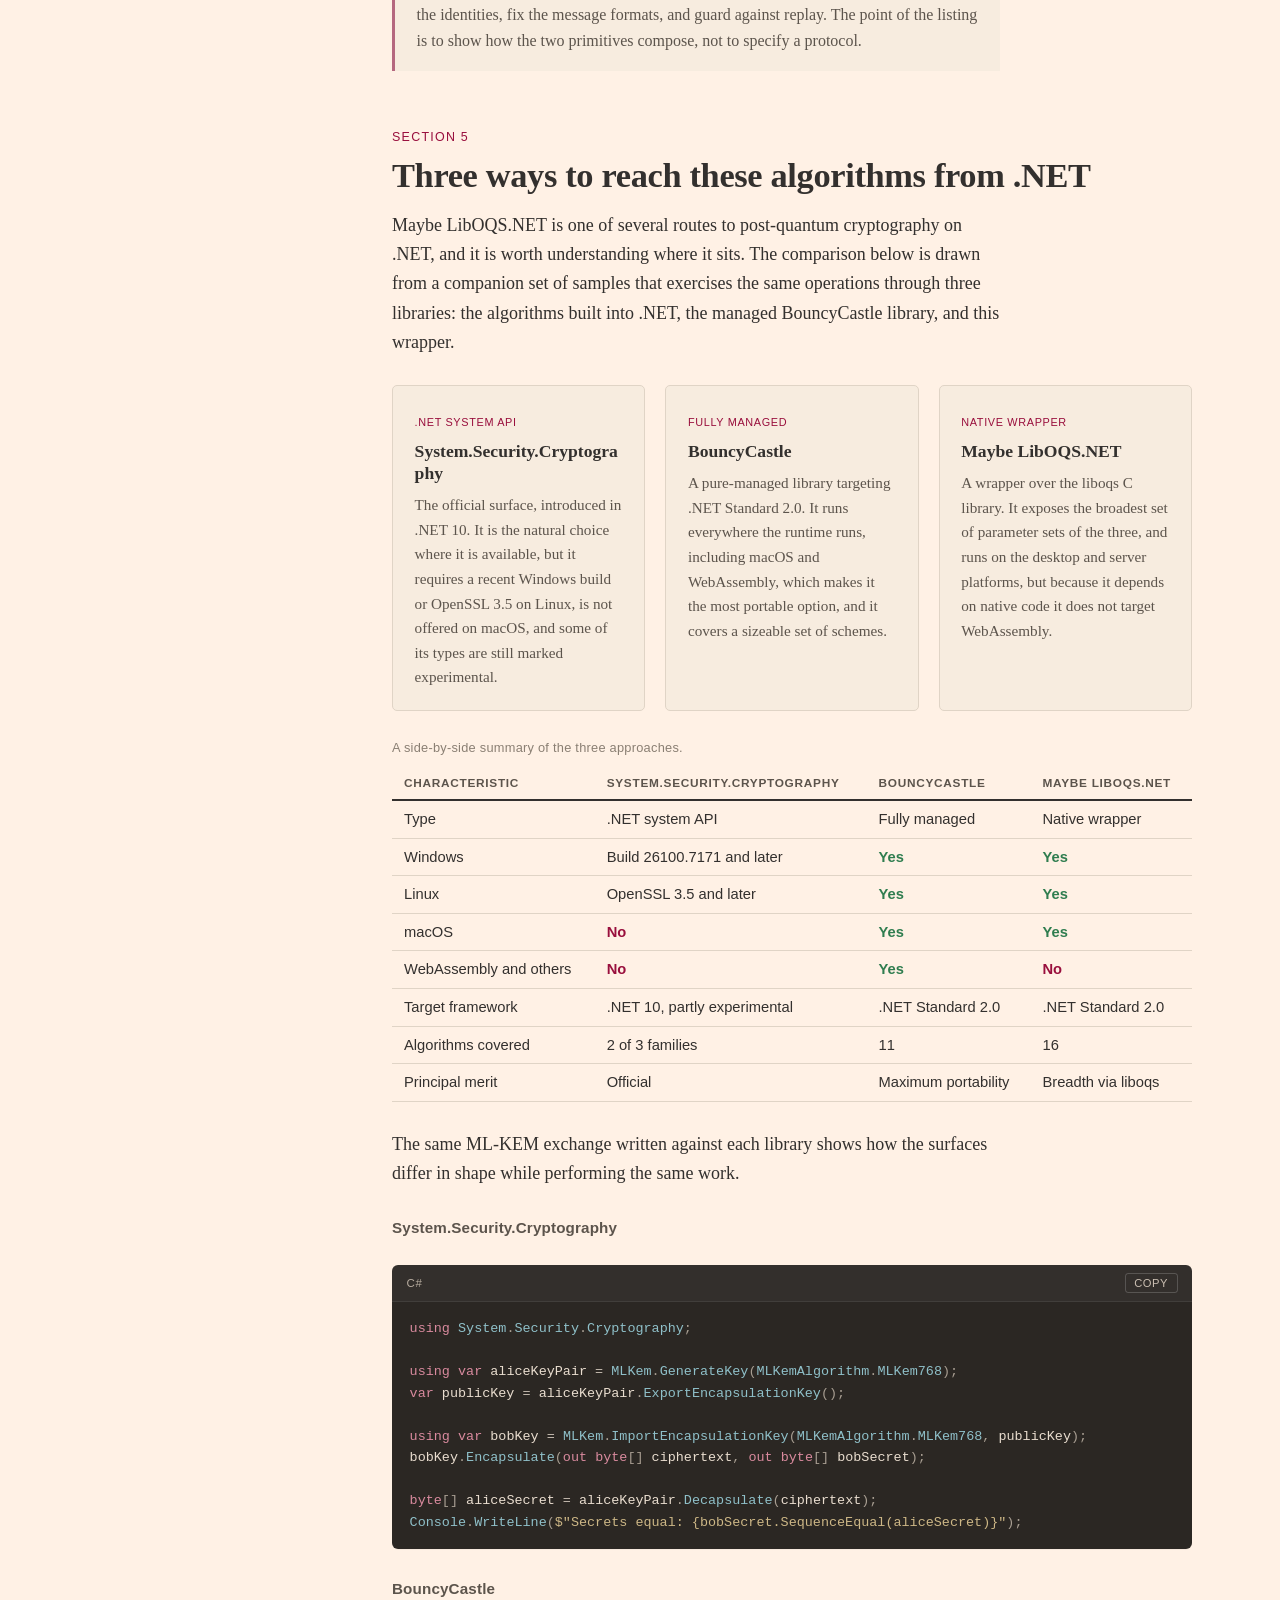
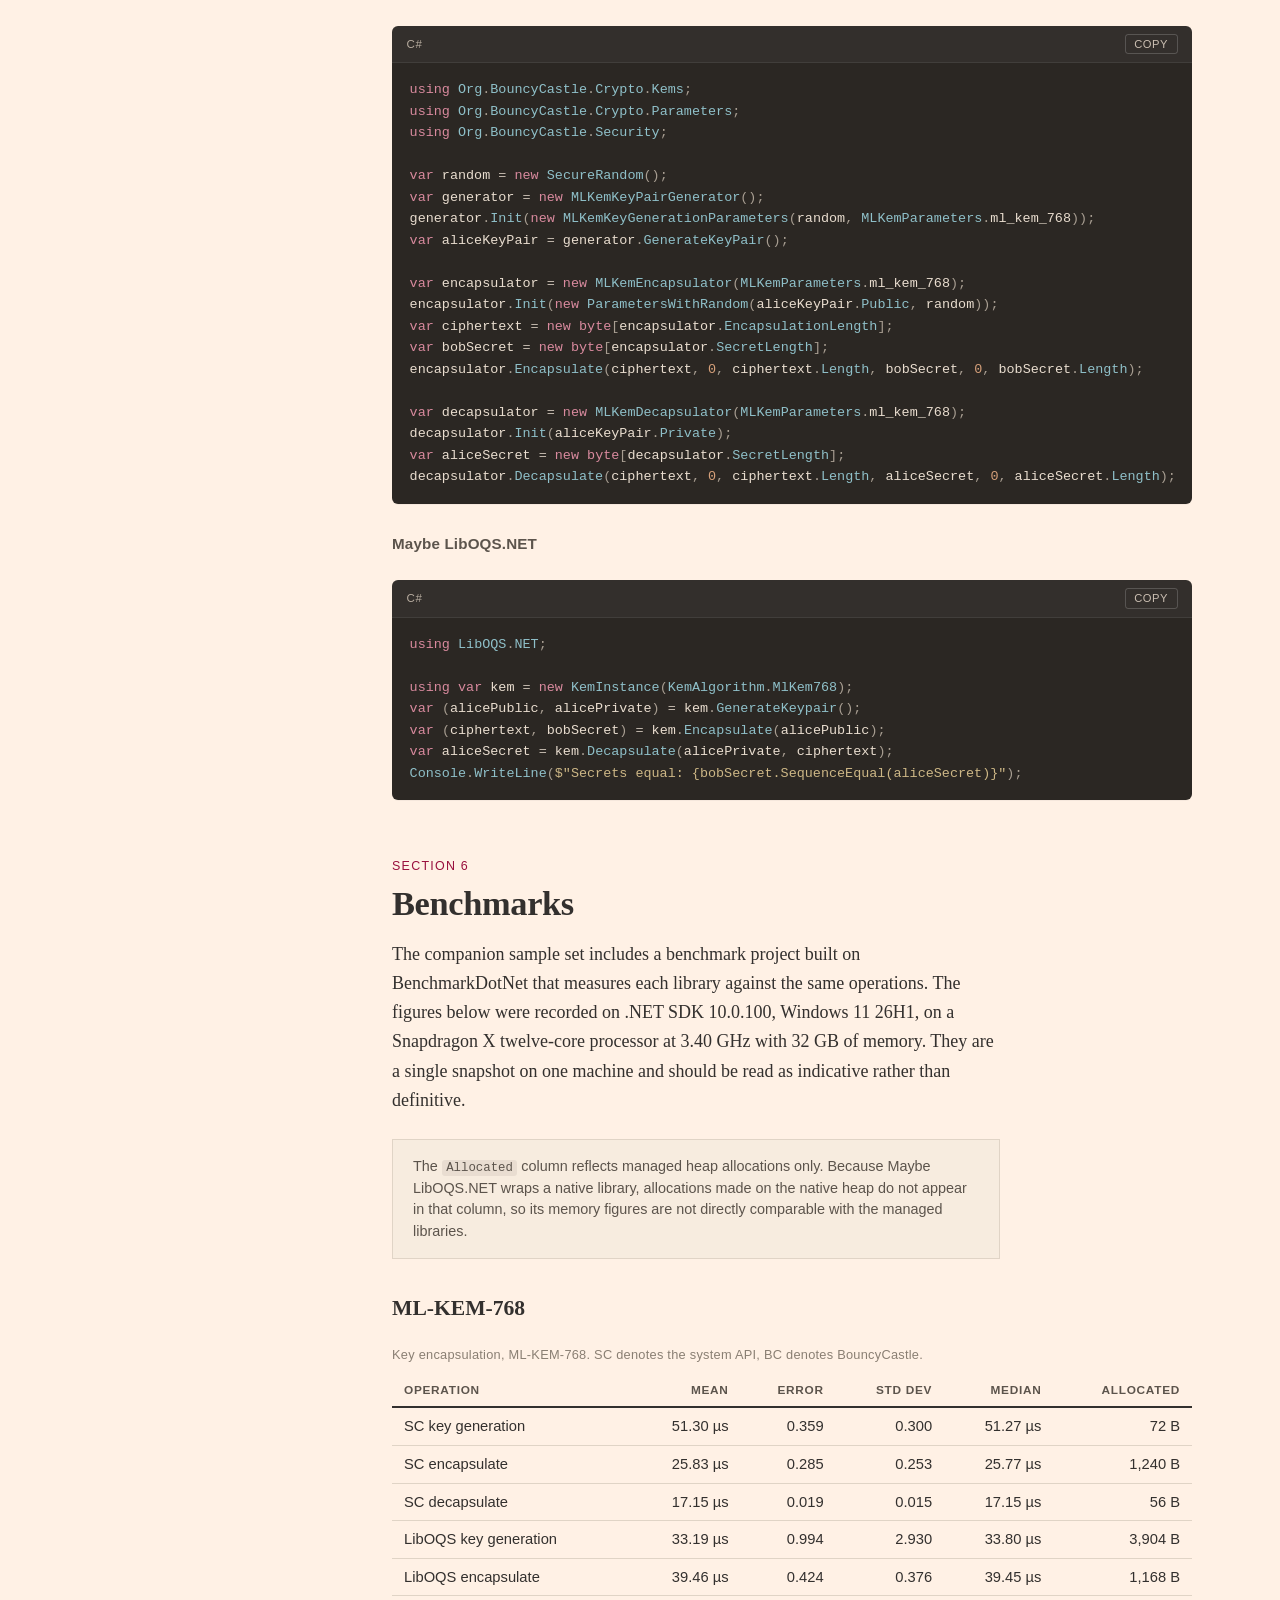
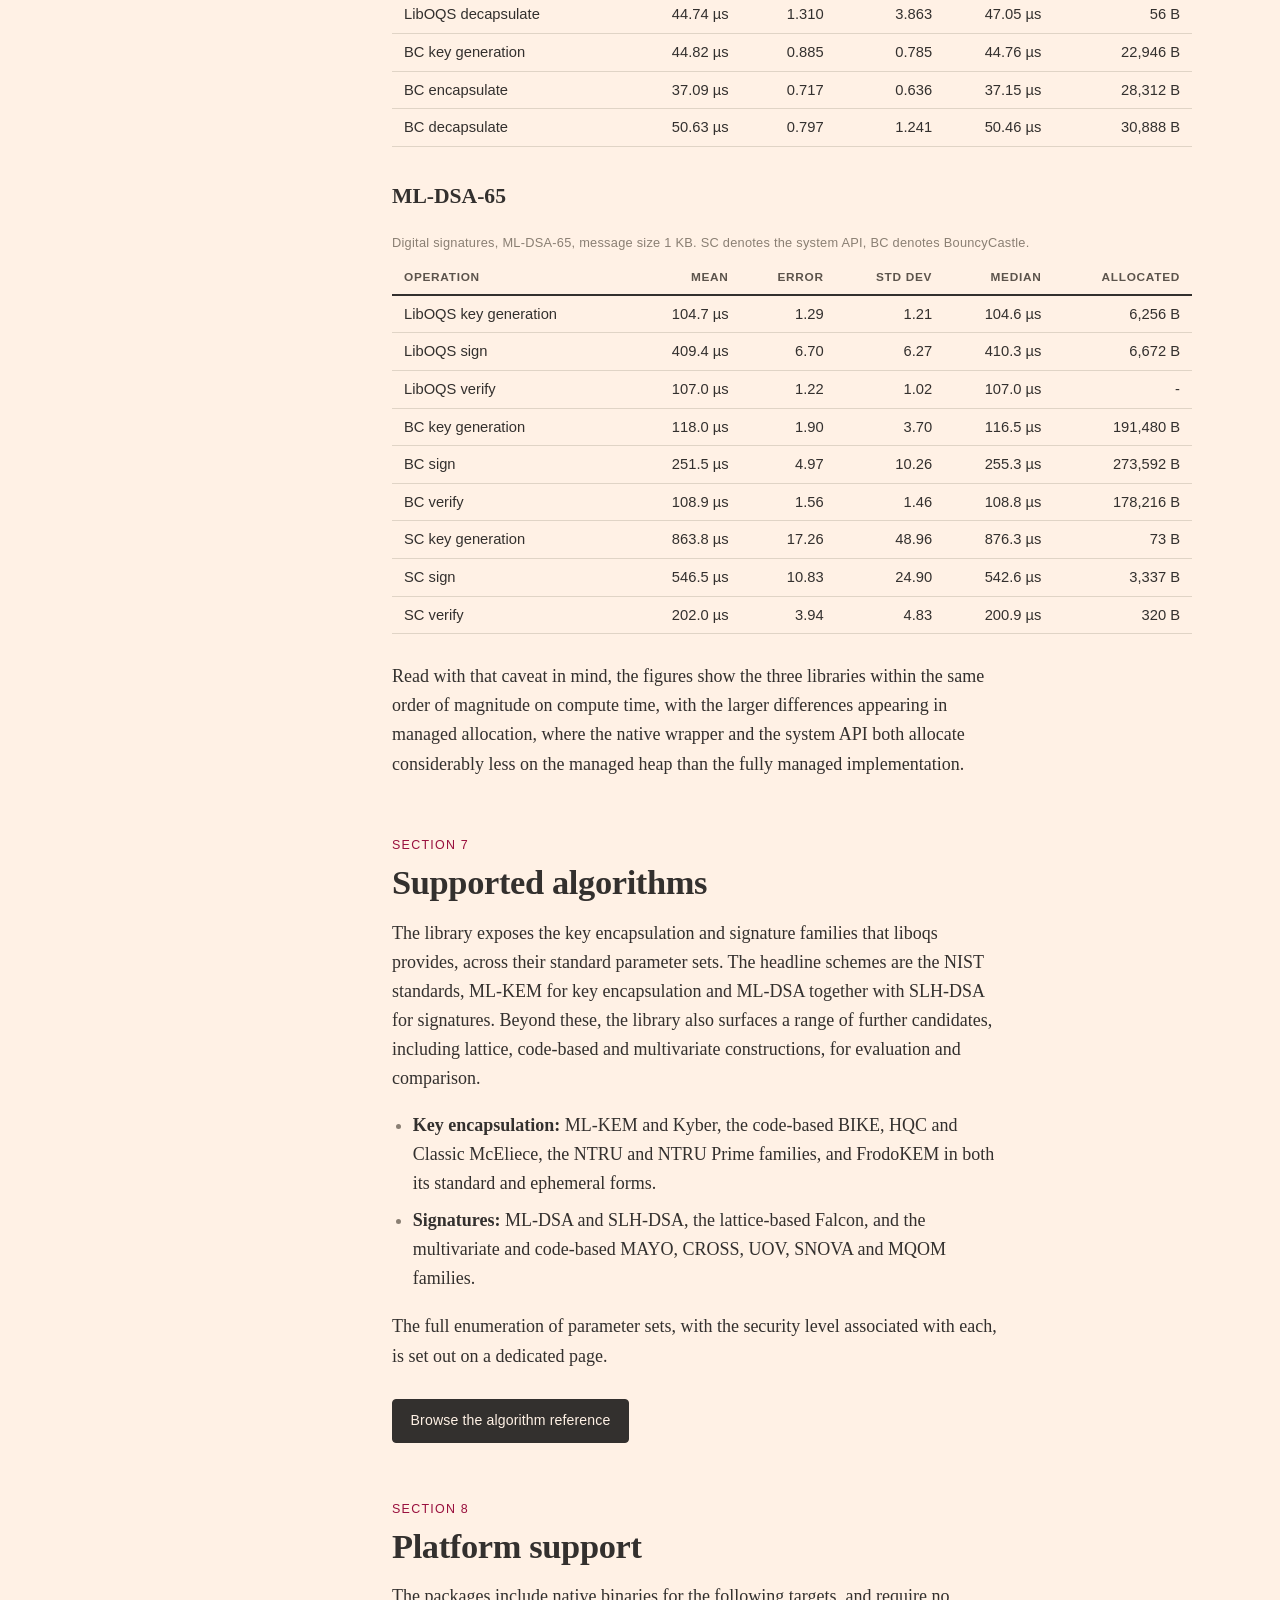
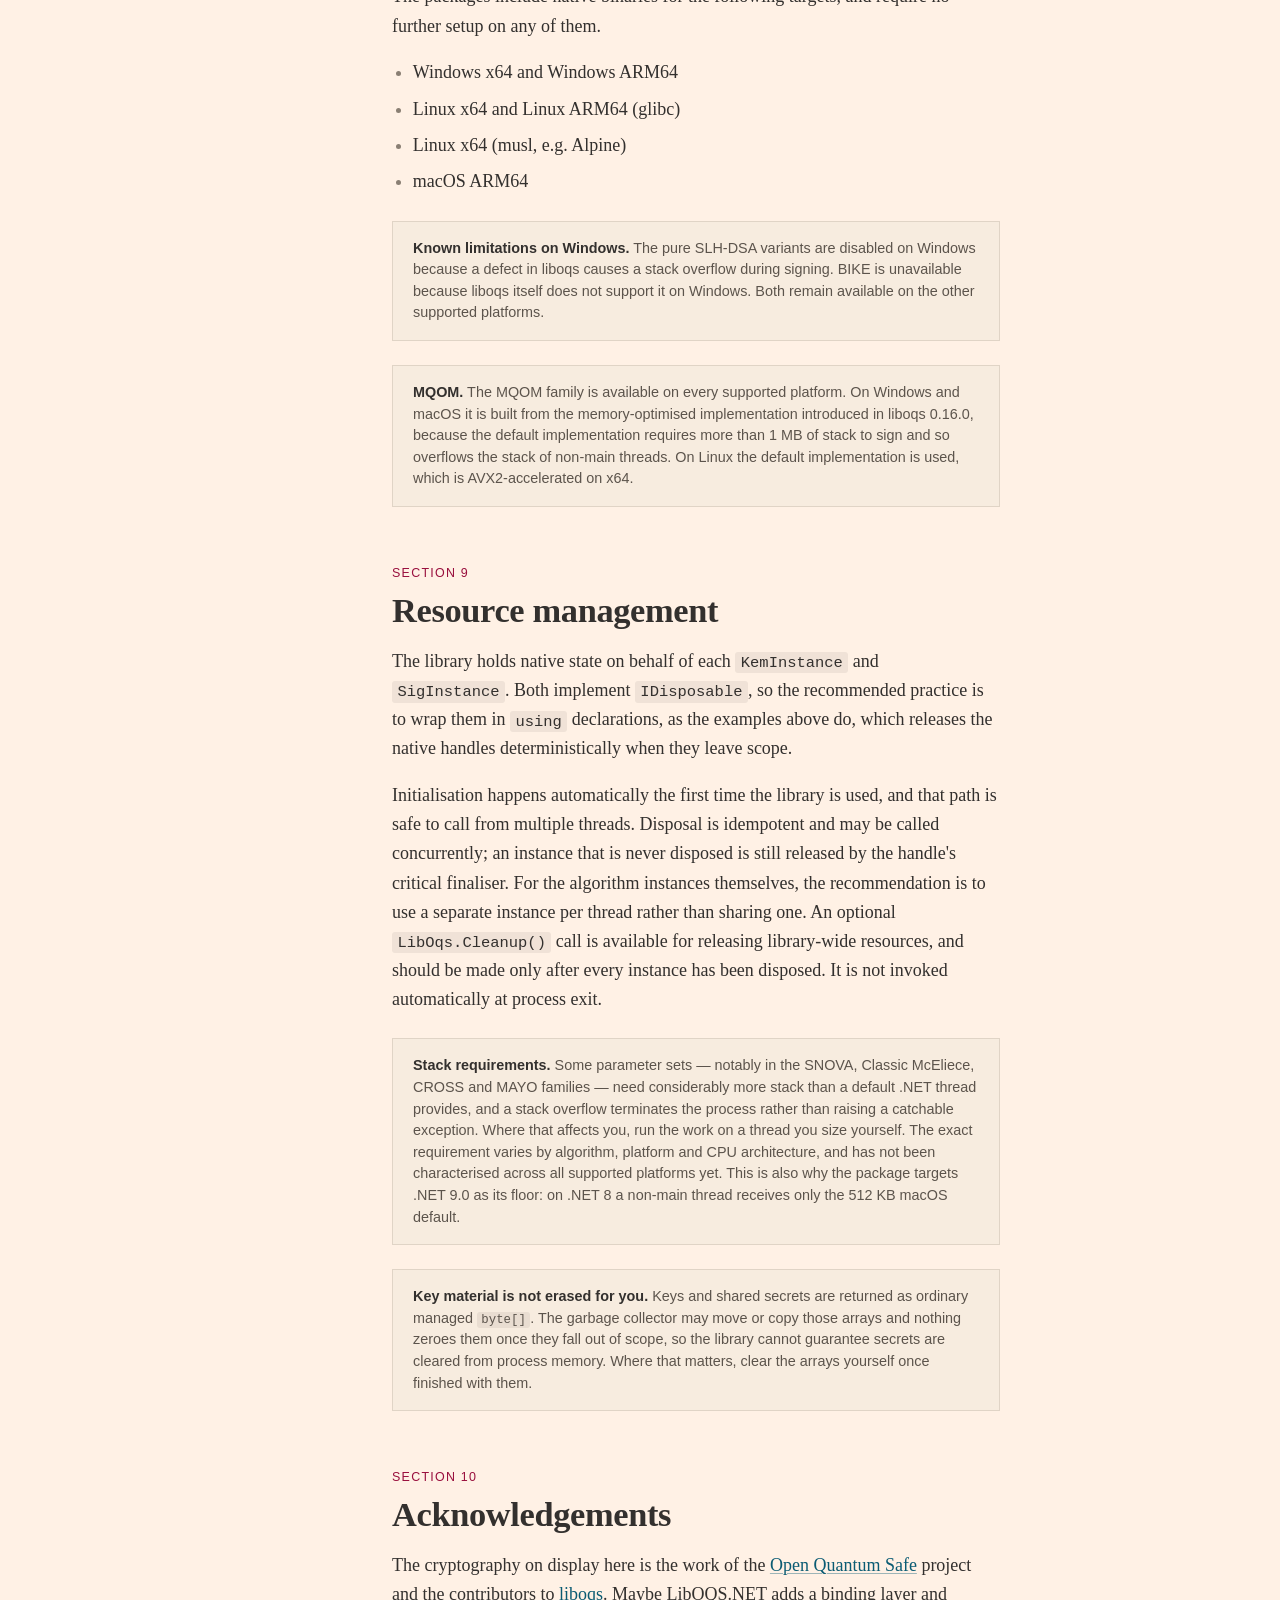
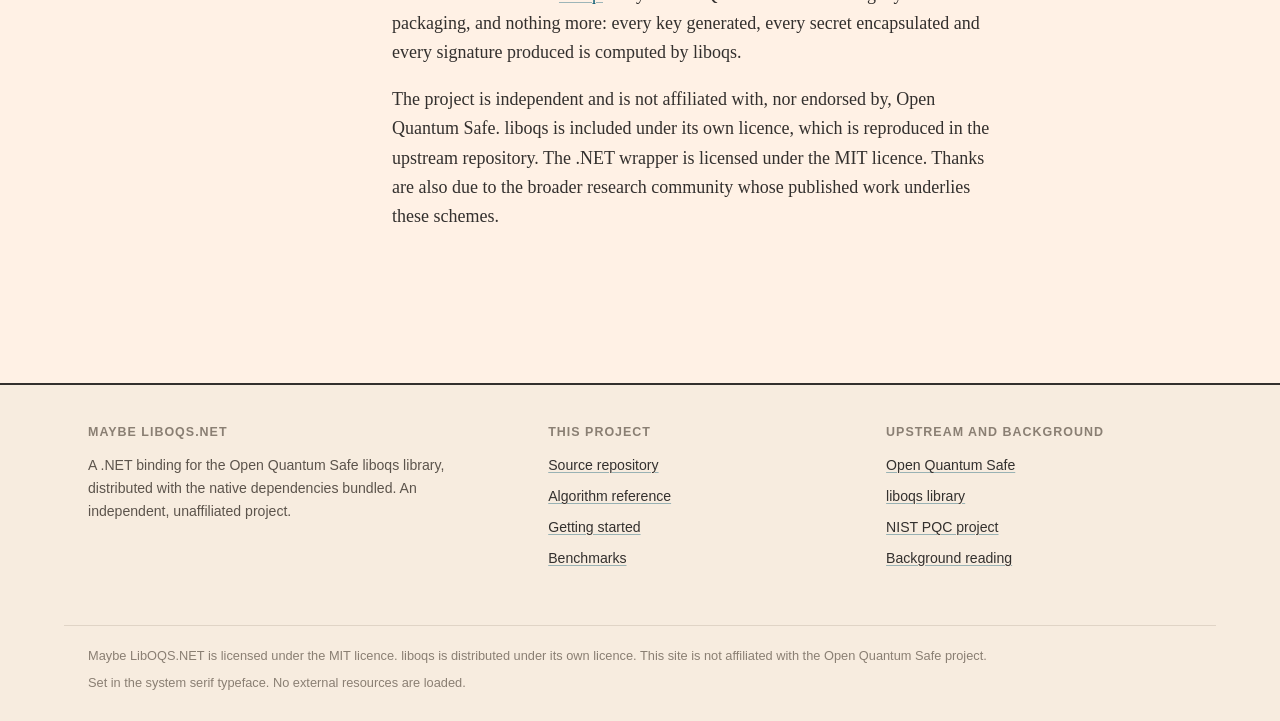
==== commit c7e9dc13: "musl x64 only" ====
--- a/website/index.html
+++ b/website/index.html
@@ -595,7 +595,7 @@
         <ul>
           <li>Windows x64 and Windows ARM64</li>
           <li>Linux x64 and Linux ARM64 (glibc)</li>
-          <li>Linux x64 and Linux ARM64 (musl, e.g. Alpine)</li>
+          <li>Linux x64 (musl, e.g. Alpine)</li>
           <li>macOS ARM64</li>
         </ul>
         <div class="note">
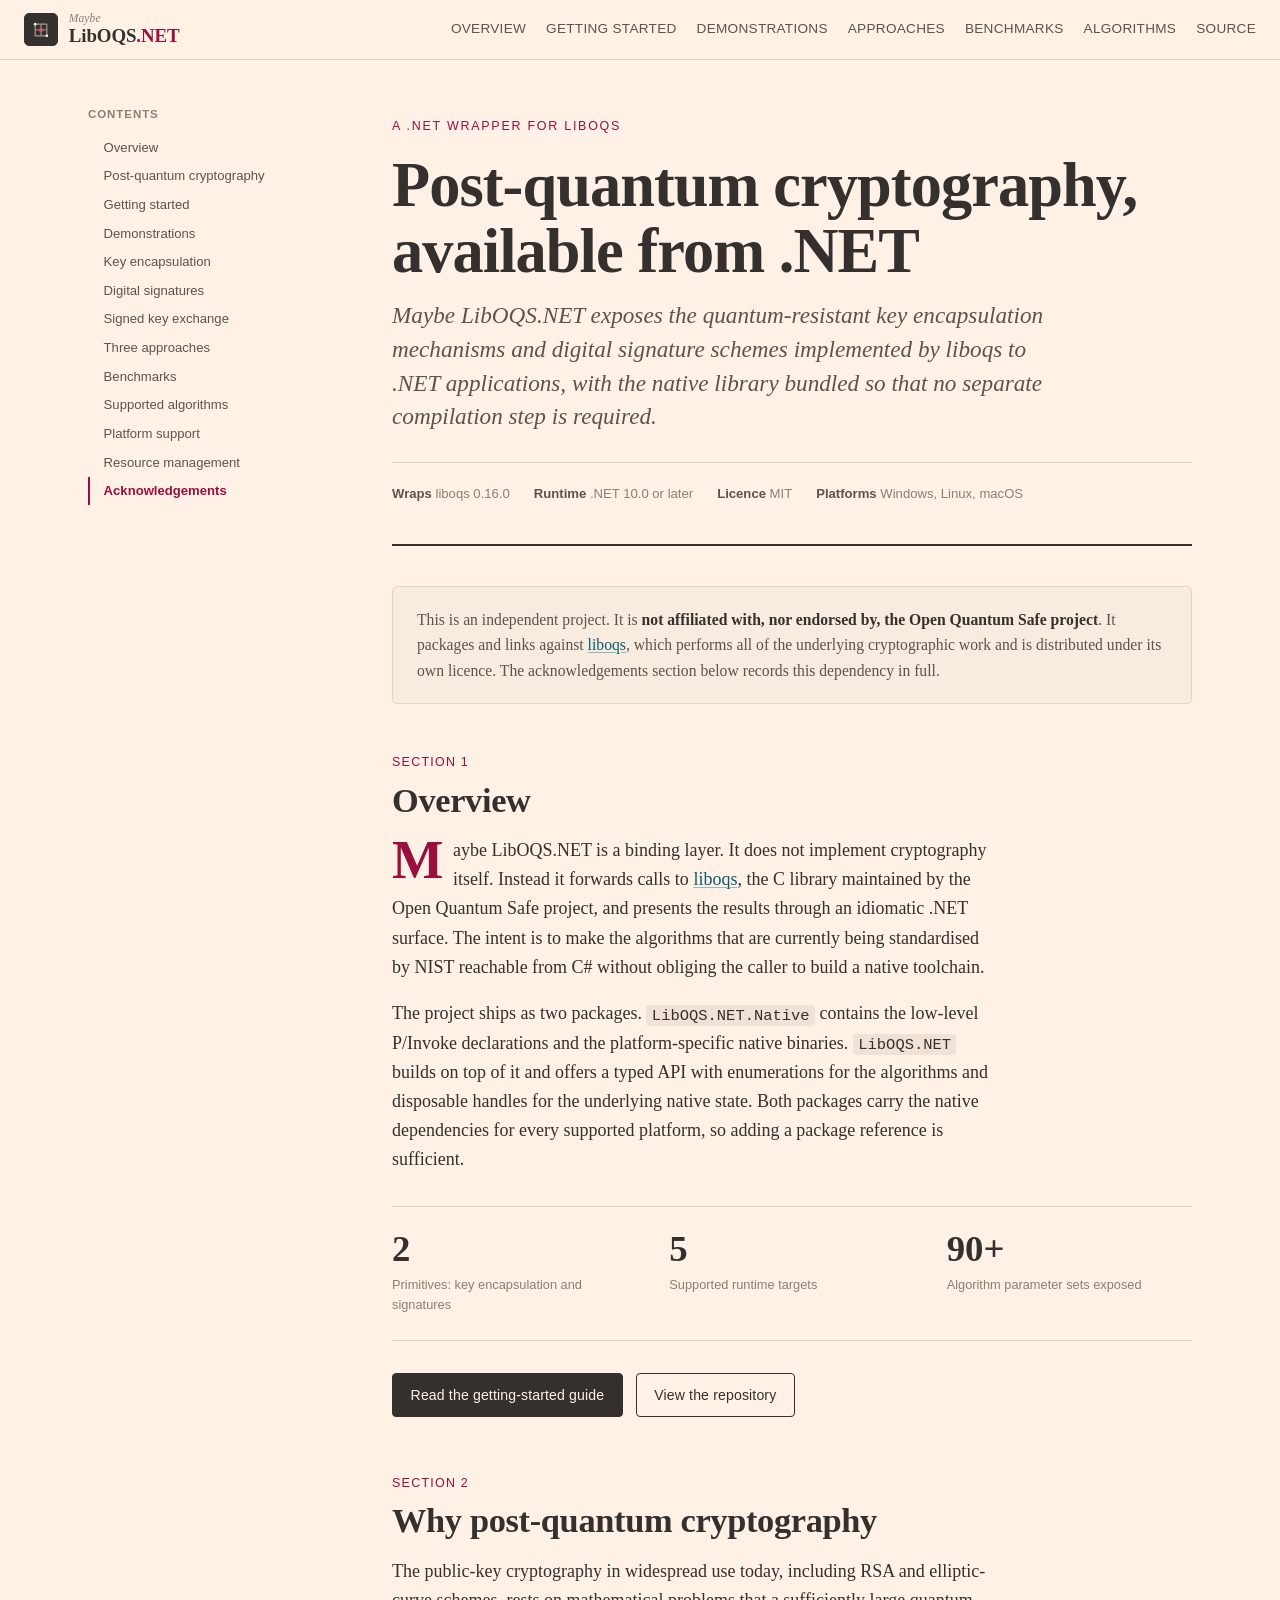
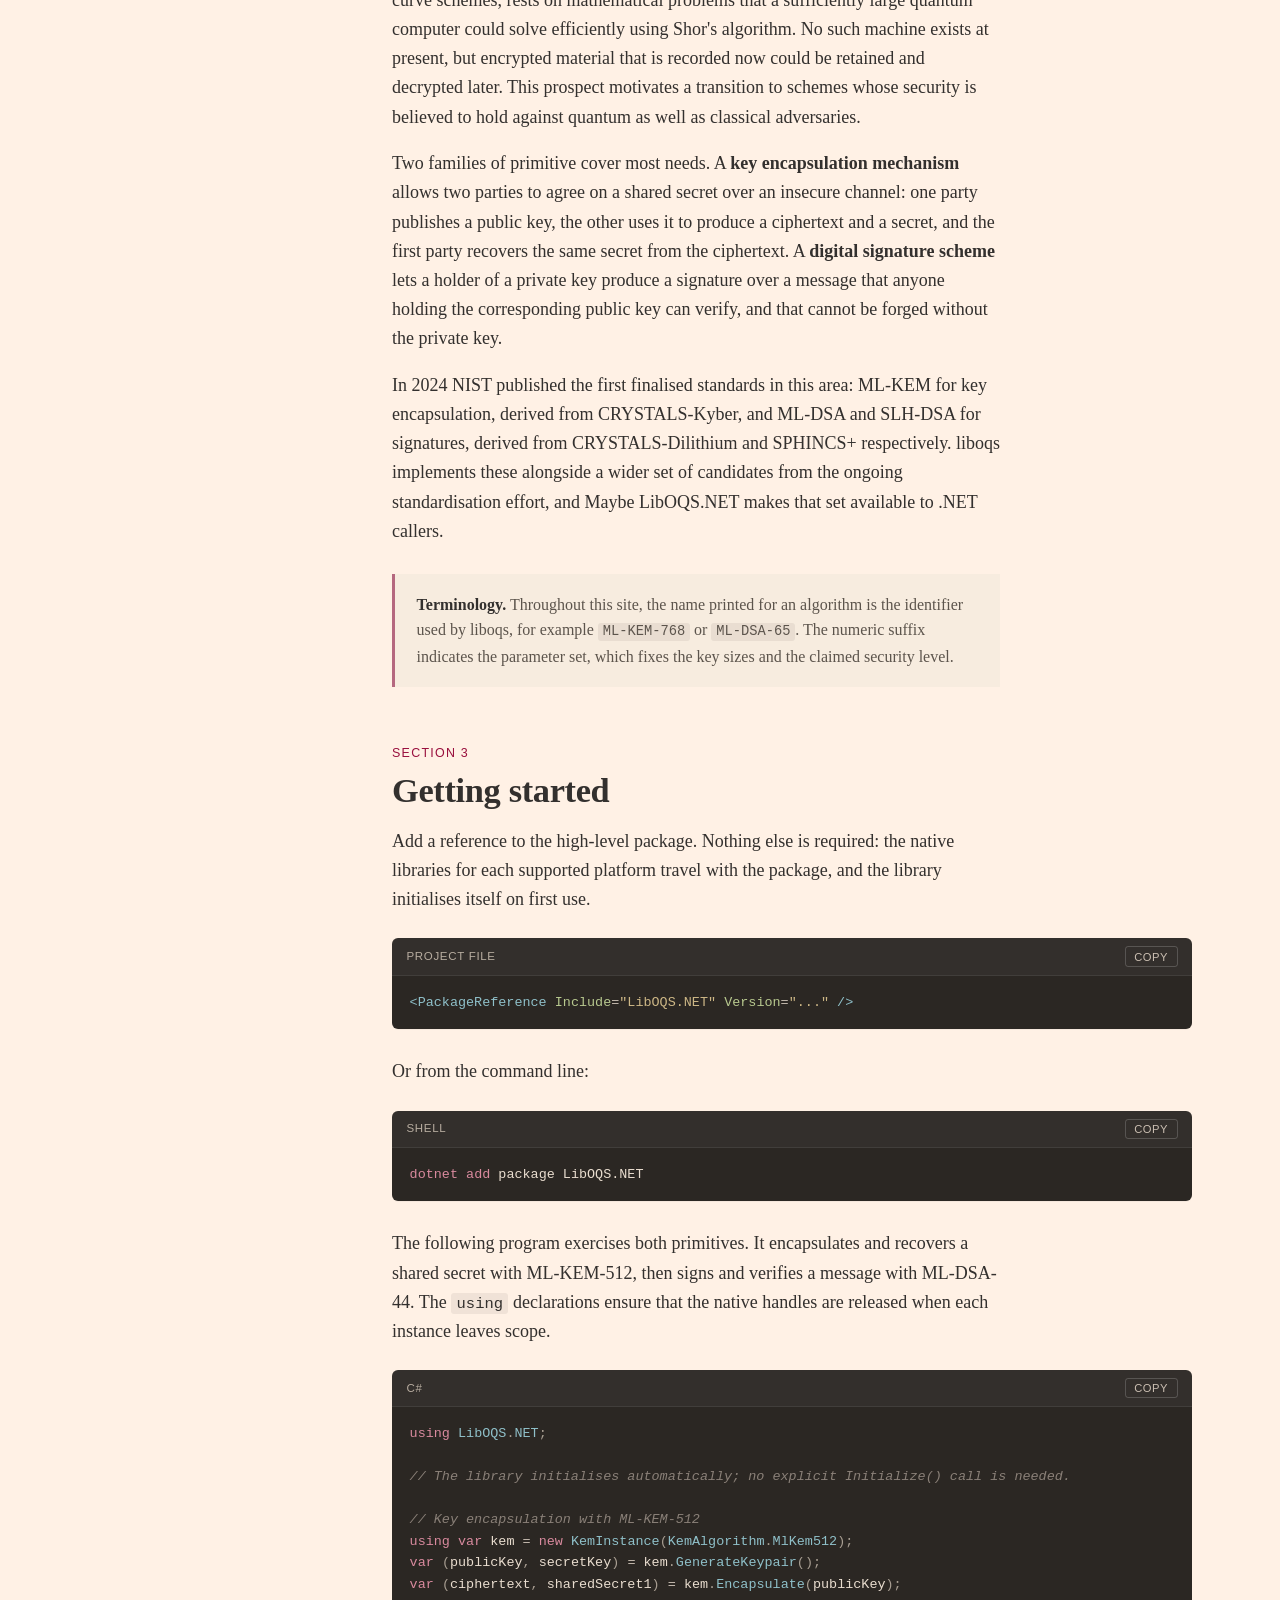
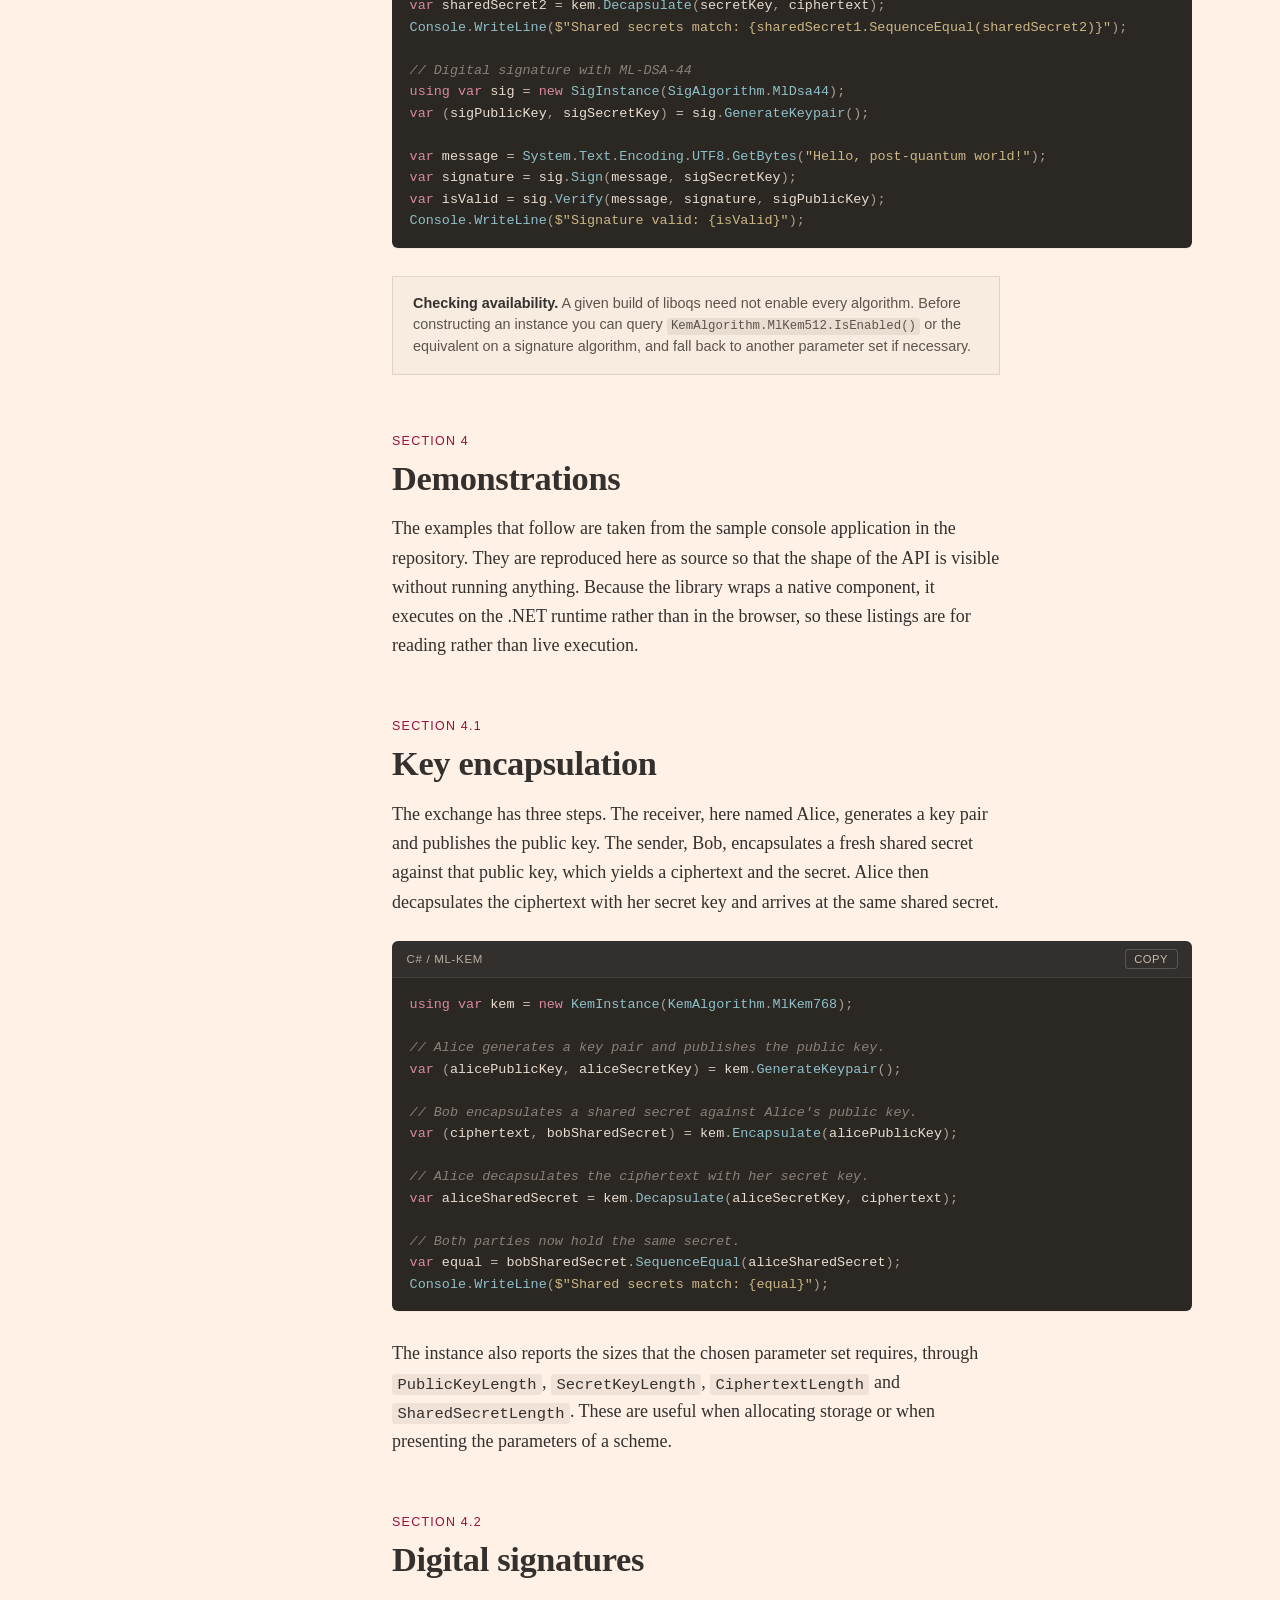
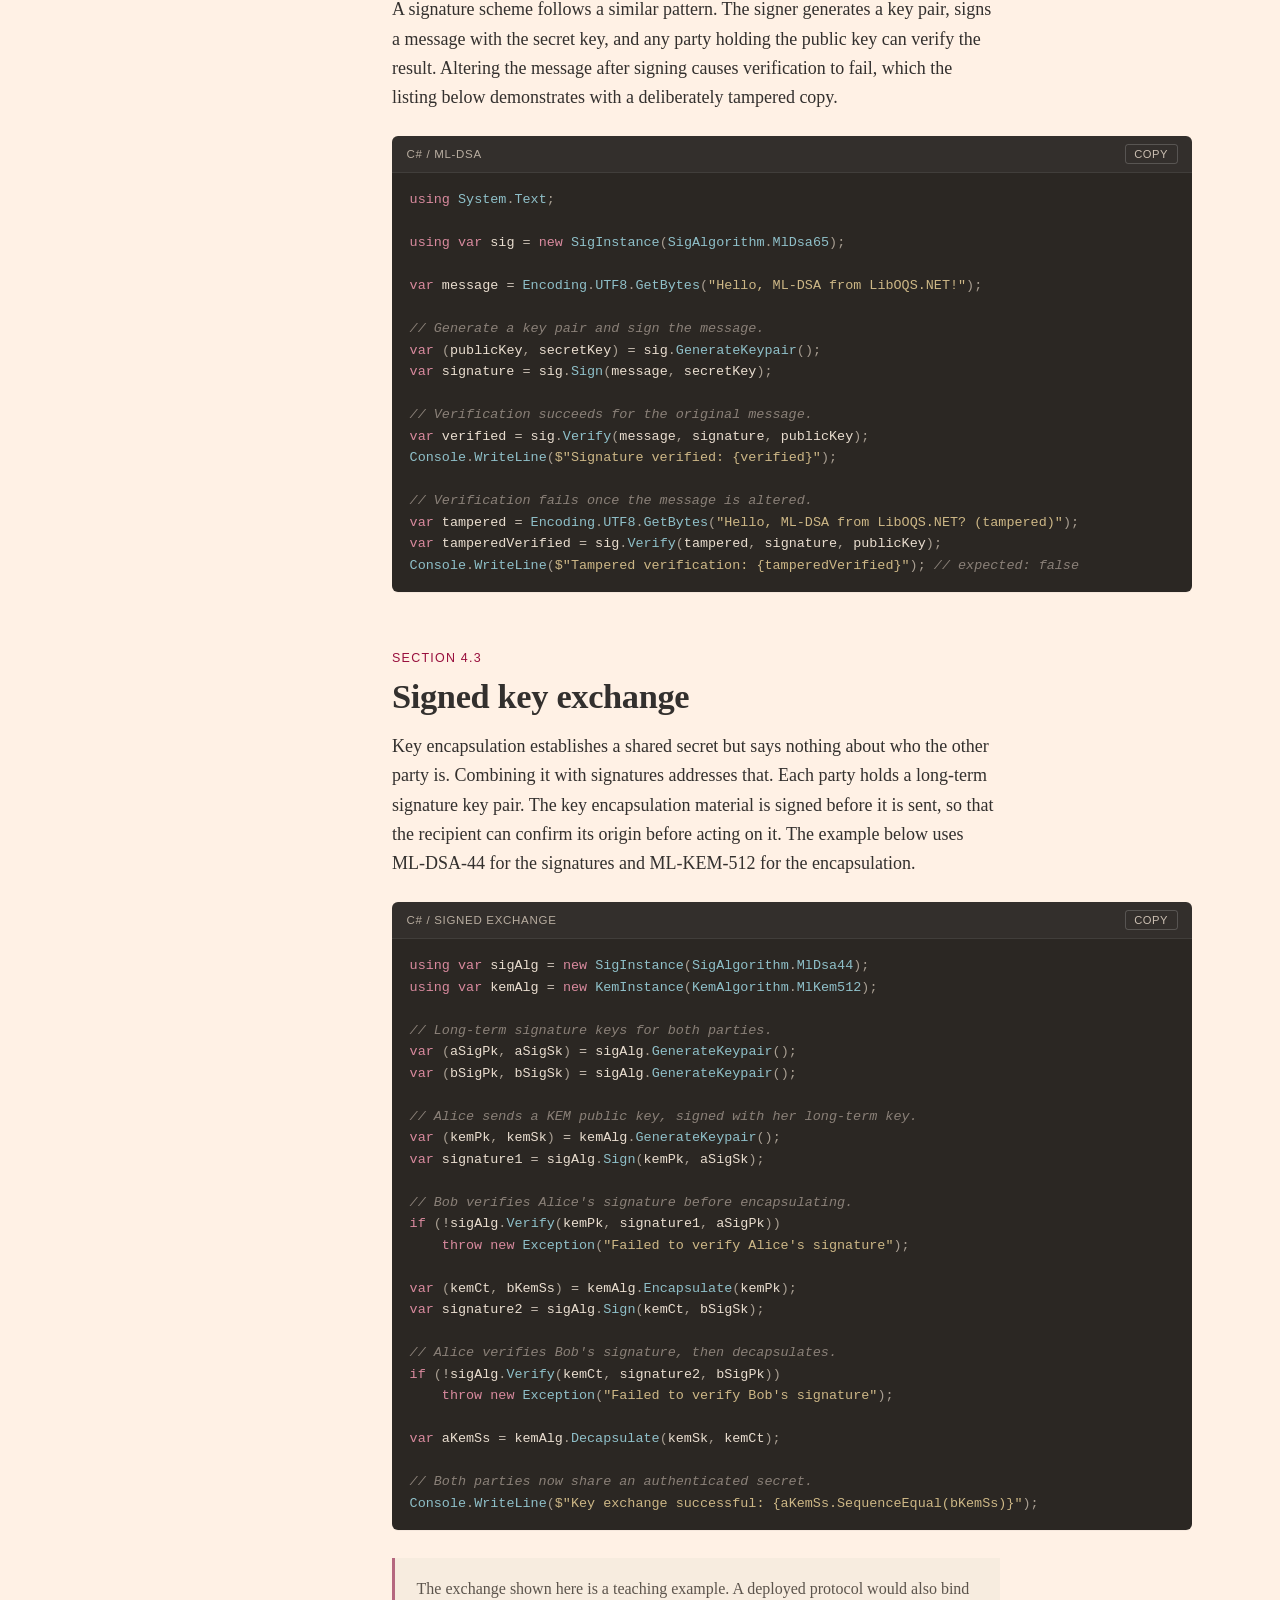
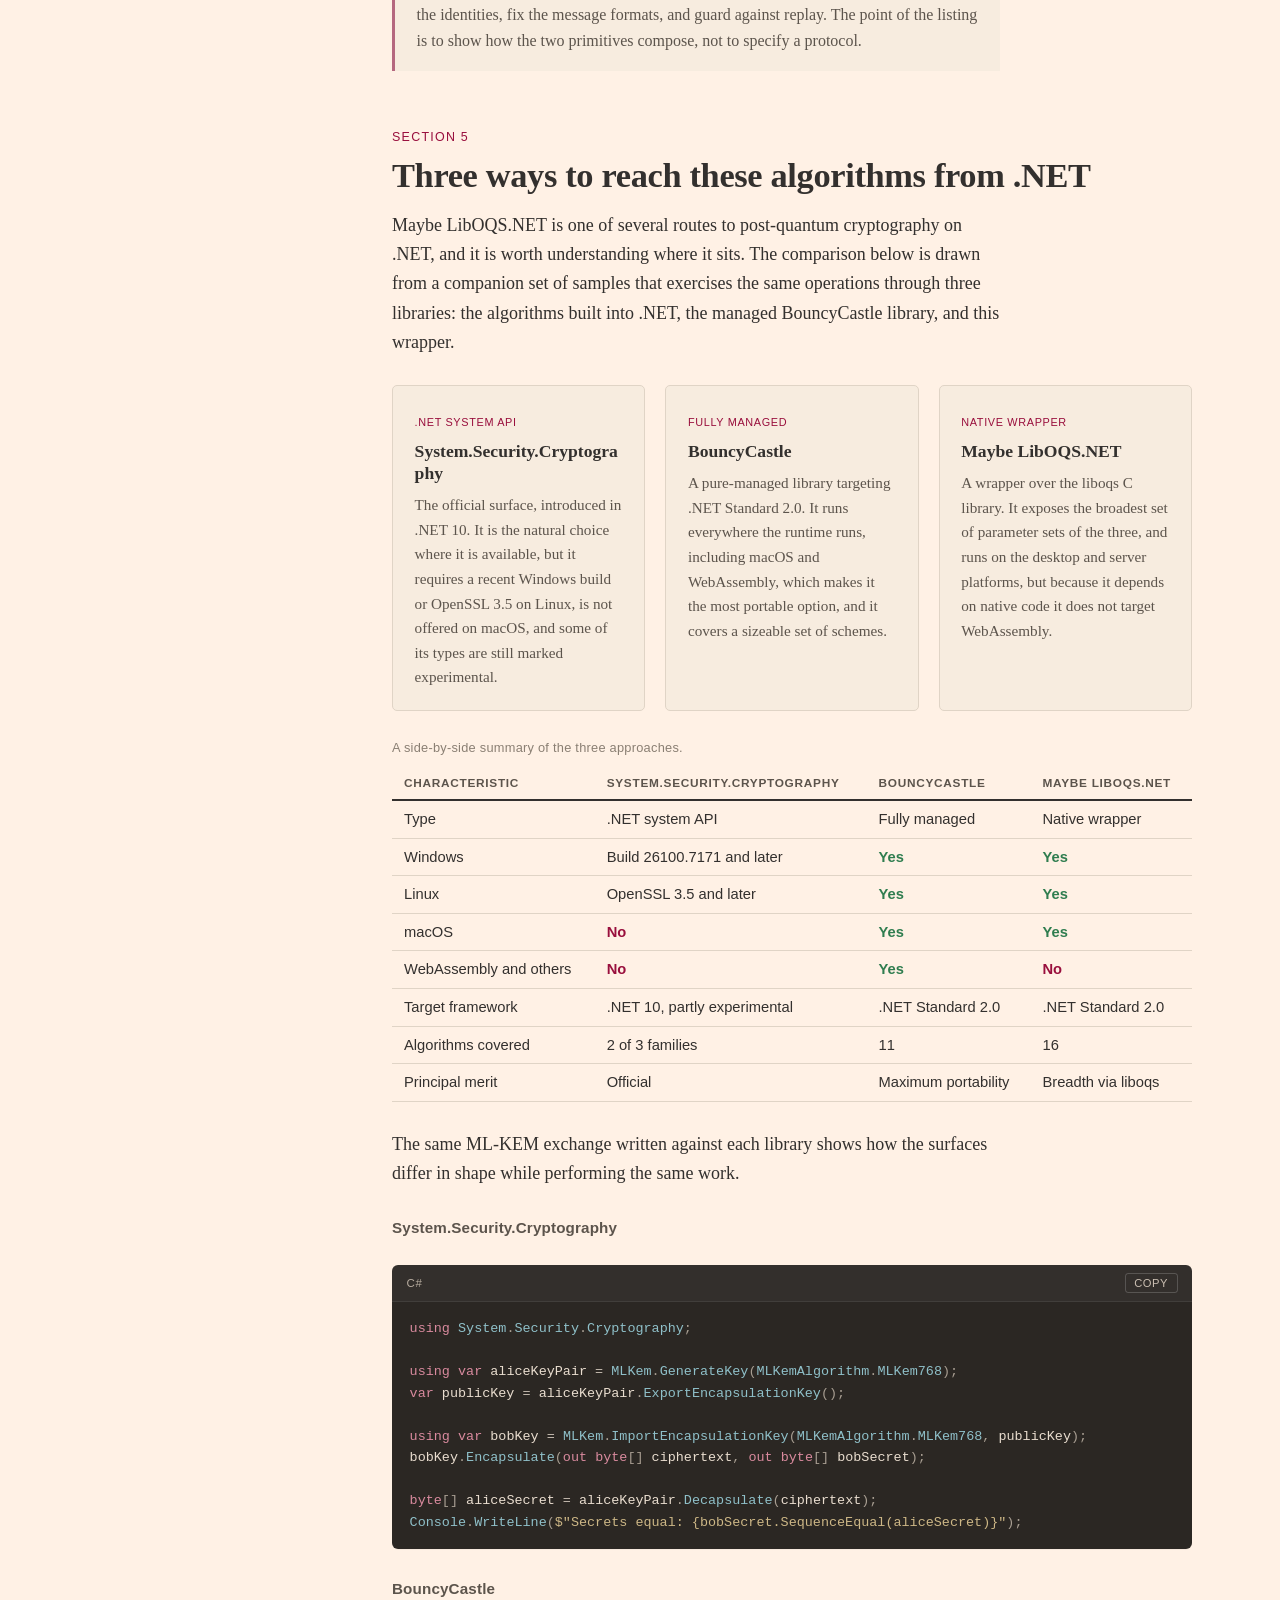
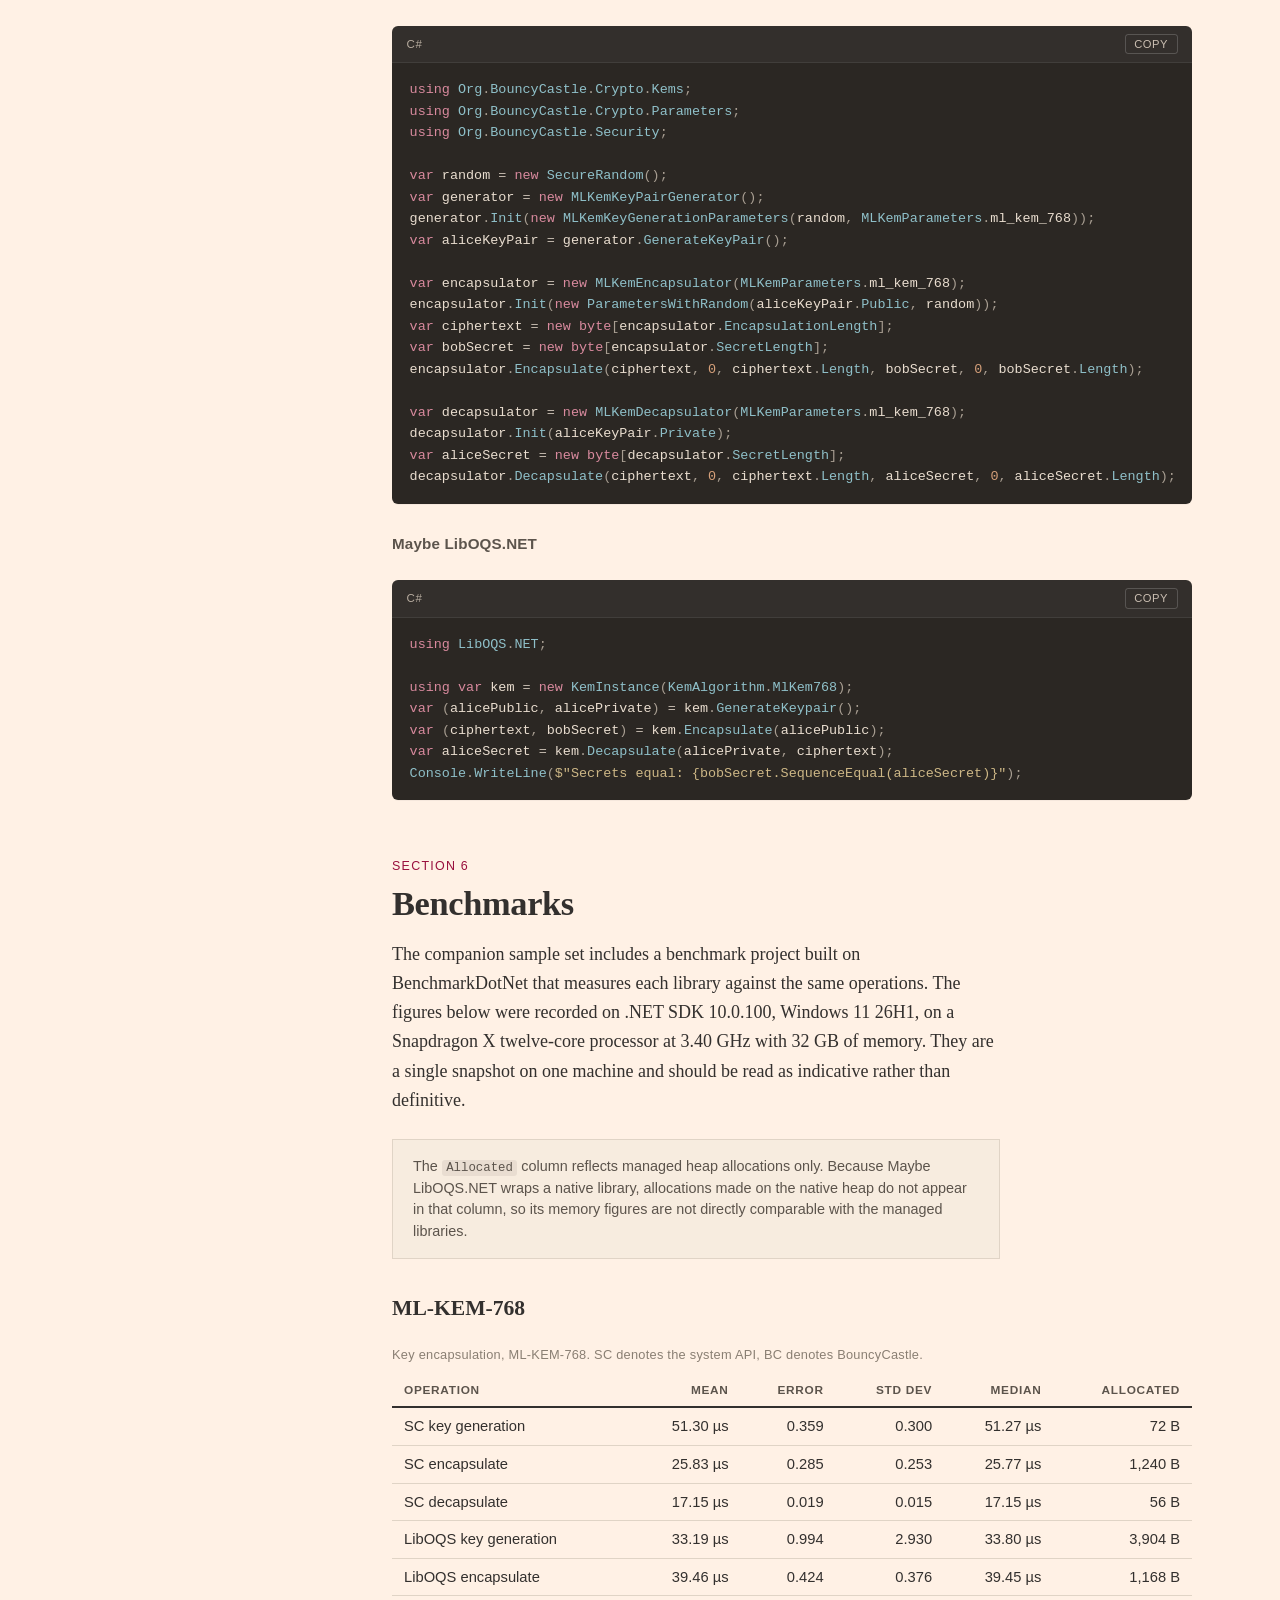
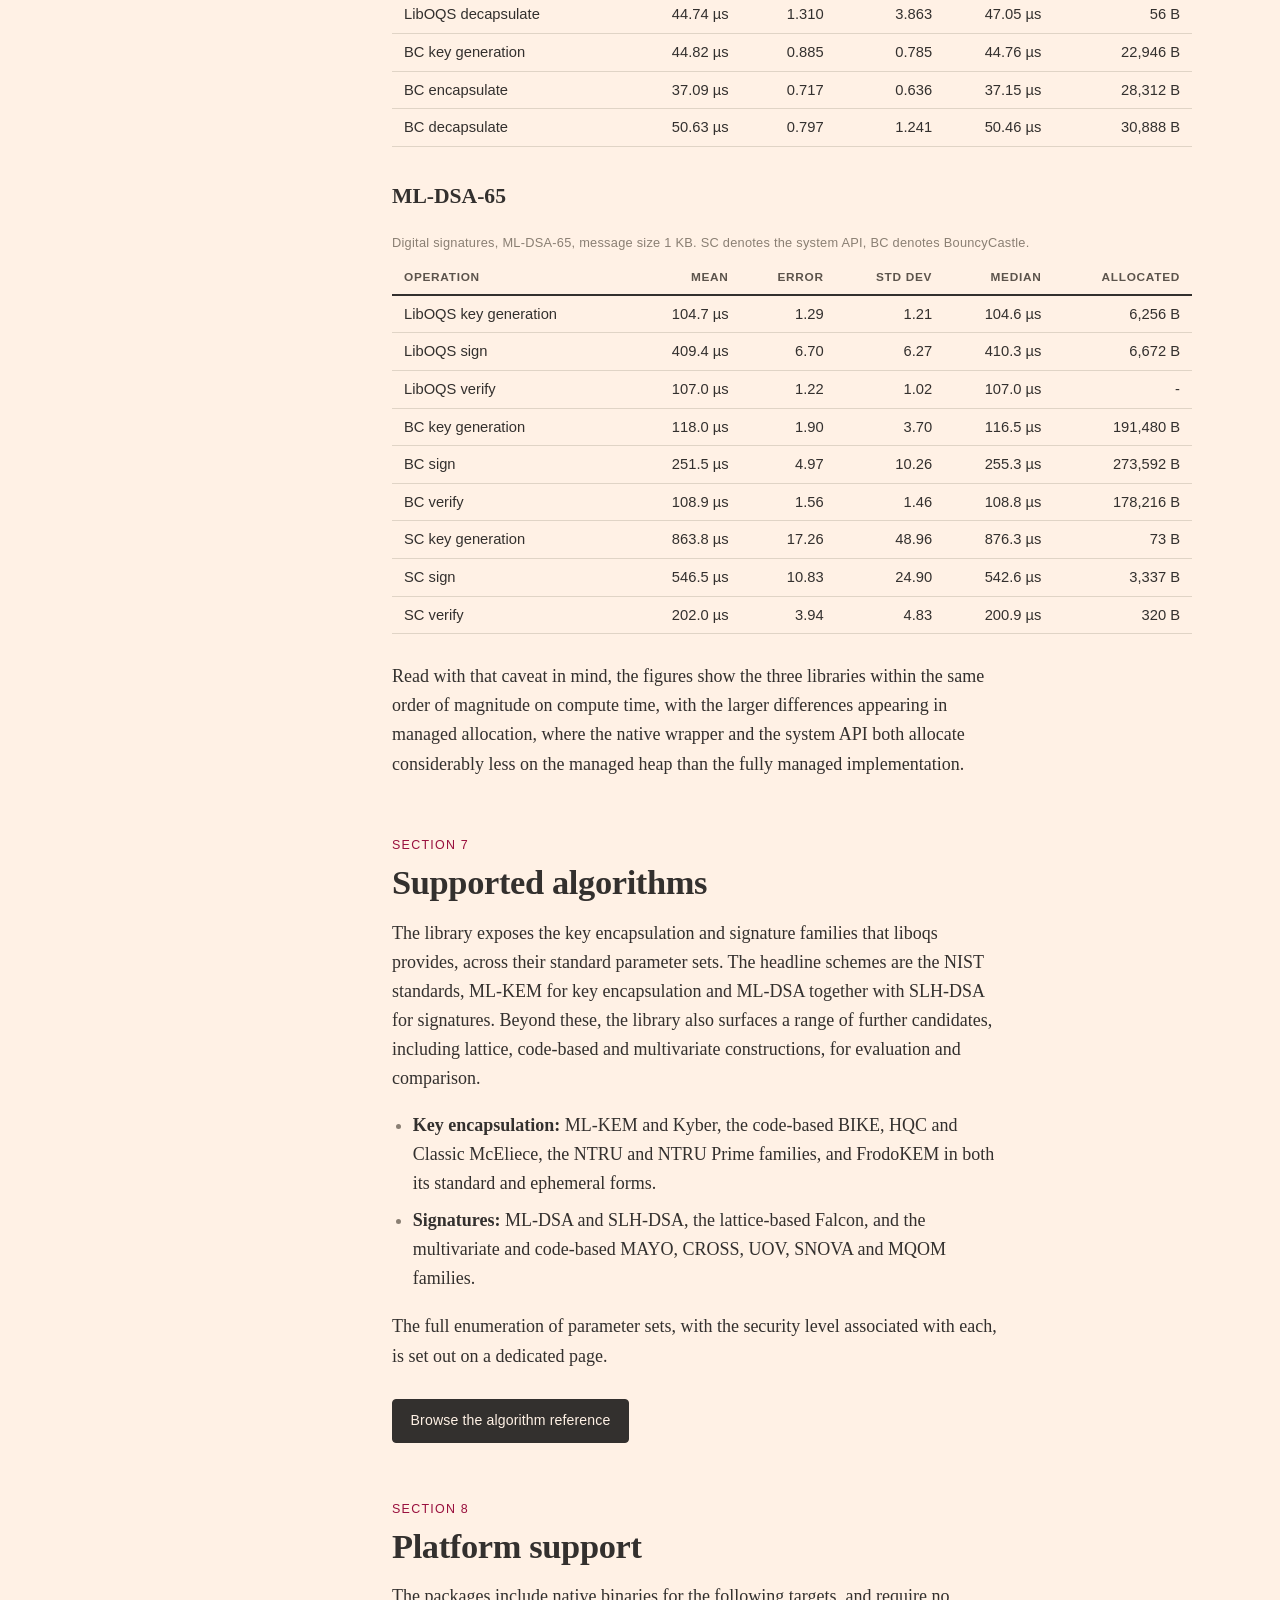
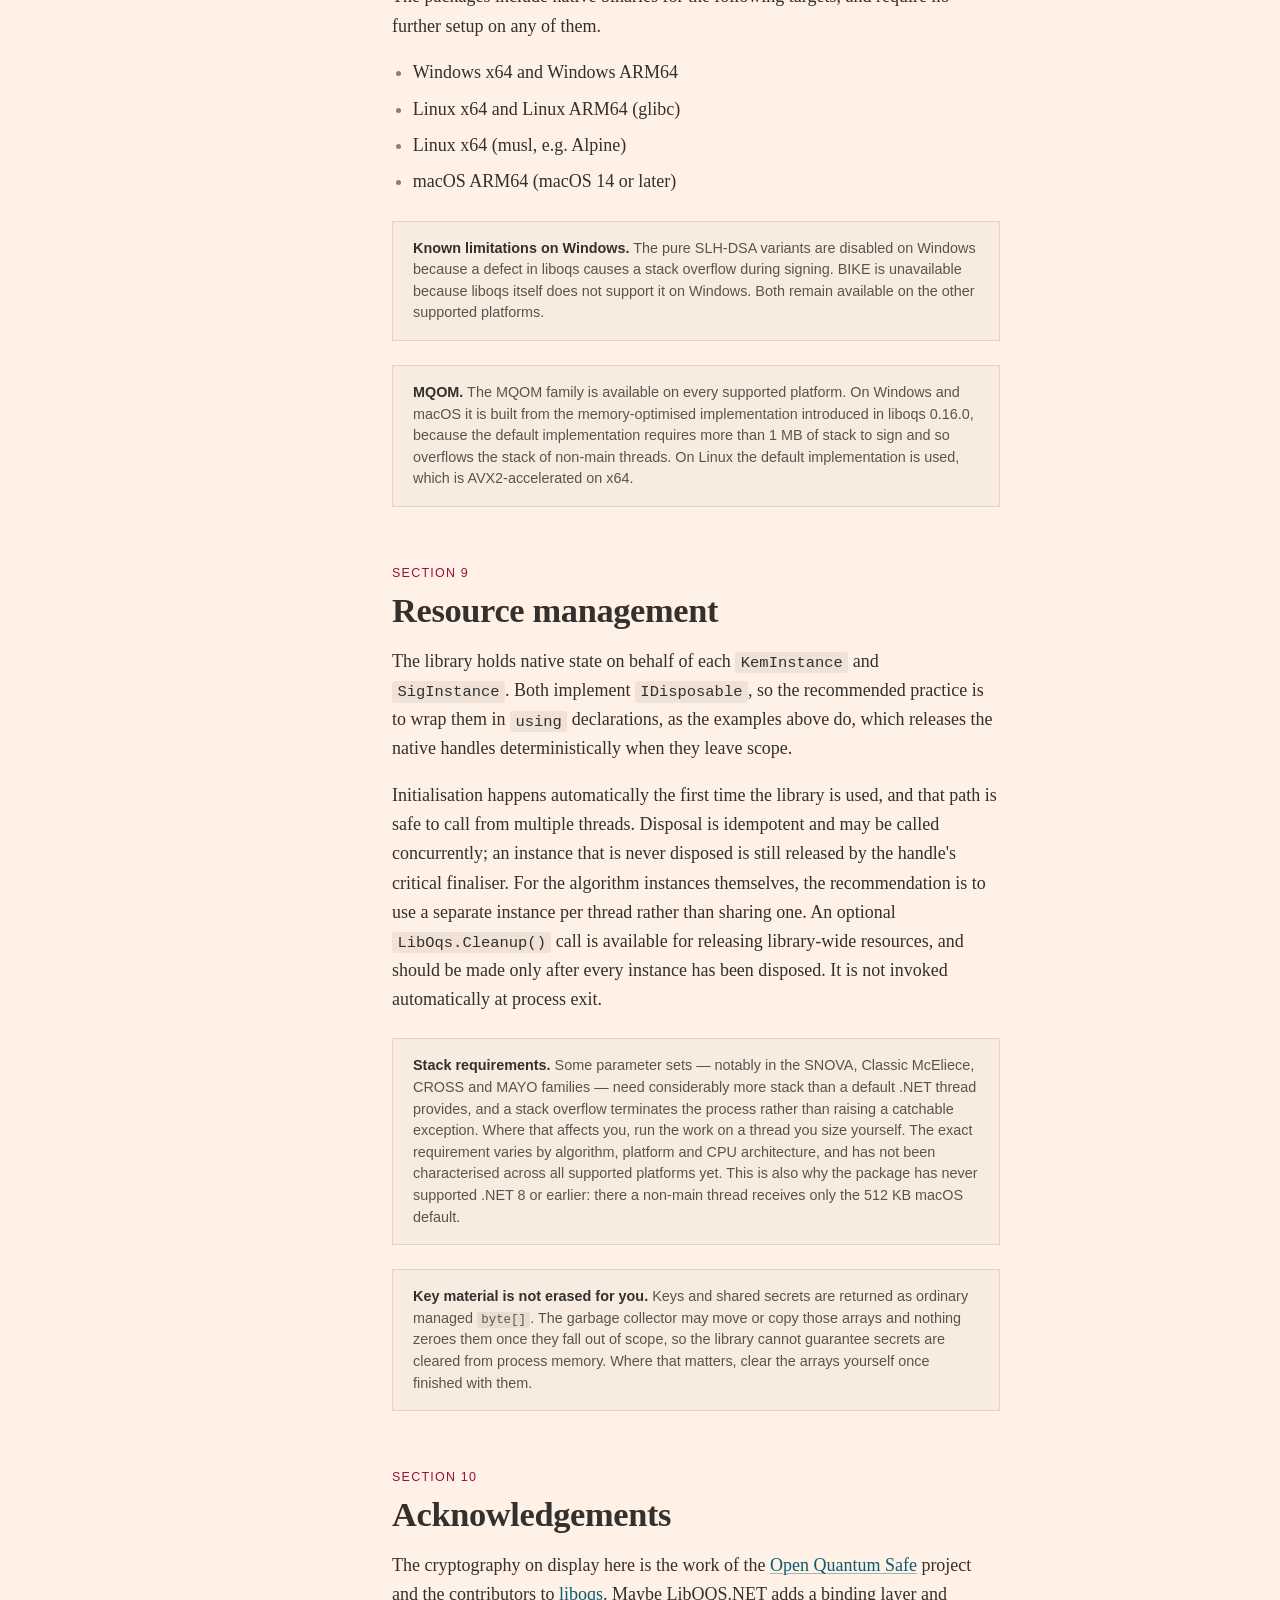
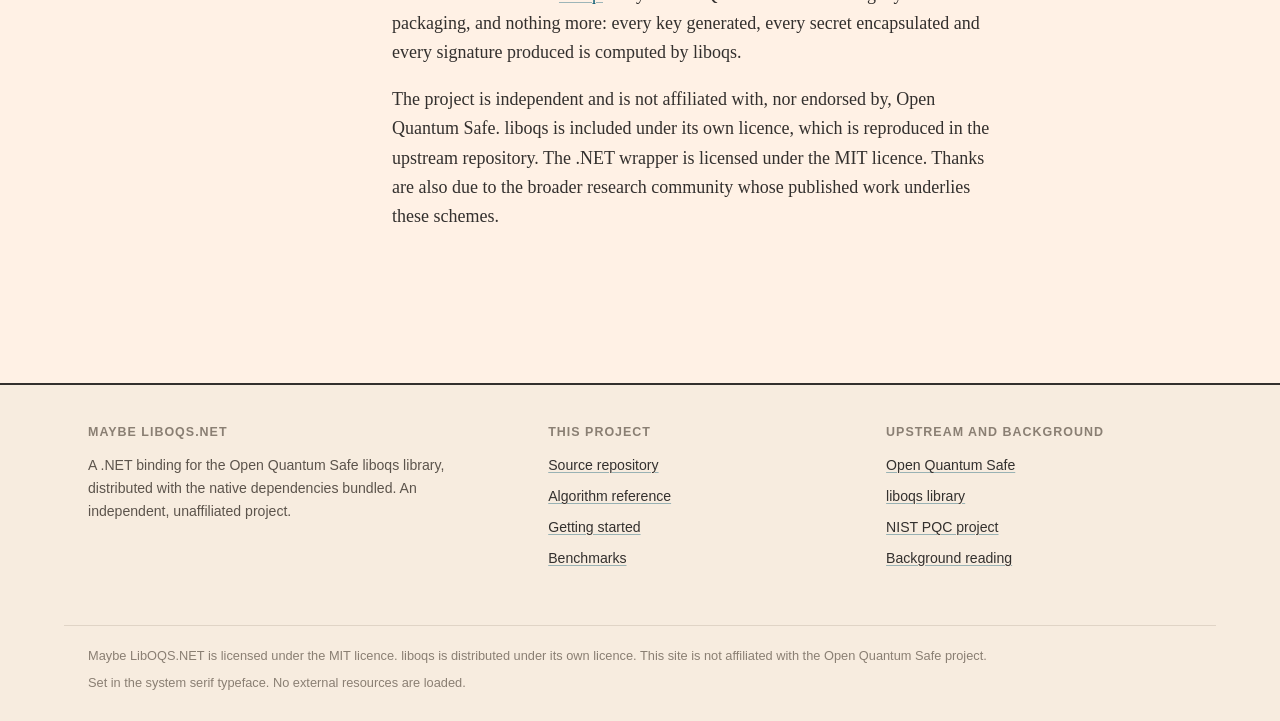
==== commit 0ba3be8f: "- bump to .net 11 / .net 10 - drop .net 9  - reject empty/over-length signatures and pad short ones," ====
--- a/website/index.html
+++ b/website/index.html
@@ -74,7 +74,7 @@
         </p>
         <div class="masthead__meta">
           <span><strong>Wraps</strong> liboqs 0.16.0</span>
-          <span><strong>Runtime</strong> .NET 9.0 or later</span>
+          <span><strong>Runtime</strong> .NET 10.0 or later</span>
           <span><strong>Licence</strong> MIT</span>
           <span><strong>Platforms</strong> Windows, Linux, macOS</span>
         </div>
@@ -596,7 +596,7 @@
           <li>Windows x64 and Windows ARM64</li>
           <li>Linux x64 and Linux ARM64 (glibc)</li>
           <li>Linux x64 (musl, e.g. Alpine)</li>
-          <li>macOS ARM64</li>
+          <li>macOS ARM64 (macOS 14 or later)</li>
         </ul>
         <div class="note">
           <strong>Known limitations on Windows.</strong> The pure SLH-DSA variants are disabled on
@@ -639,8 +639,8 @@
           raising a catchable exception. Where that affects you, run the work on a thread you size
           yourself. The exact requirement varies by algorithm, platform and CPU architecture, and
           has not been characterised across all supported platforms yet. This is also why the
-          package targets .NET 9.0 as its floor: on .NET 8 a non-main thread receives only the
-          512 KB macOS default.
+          package has never supported .NET 8 or earlier: there a non-main thread receives only
+          the 512 KB macOS default.
         </div>
         <div class="note">
           <strong>Key material is not erased for you.</strong> Keys and shared secrets are returned
